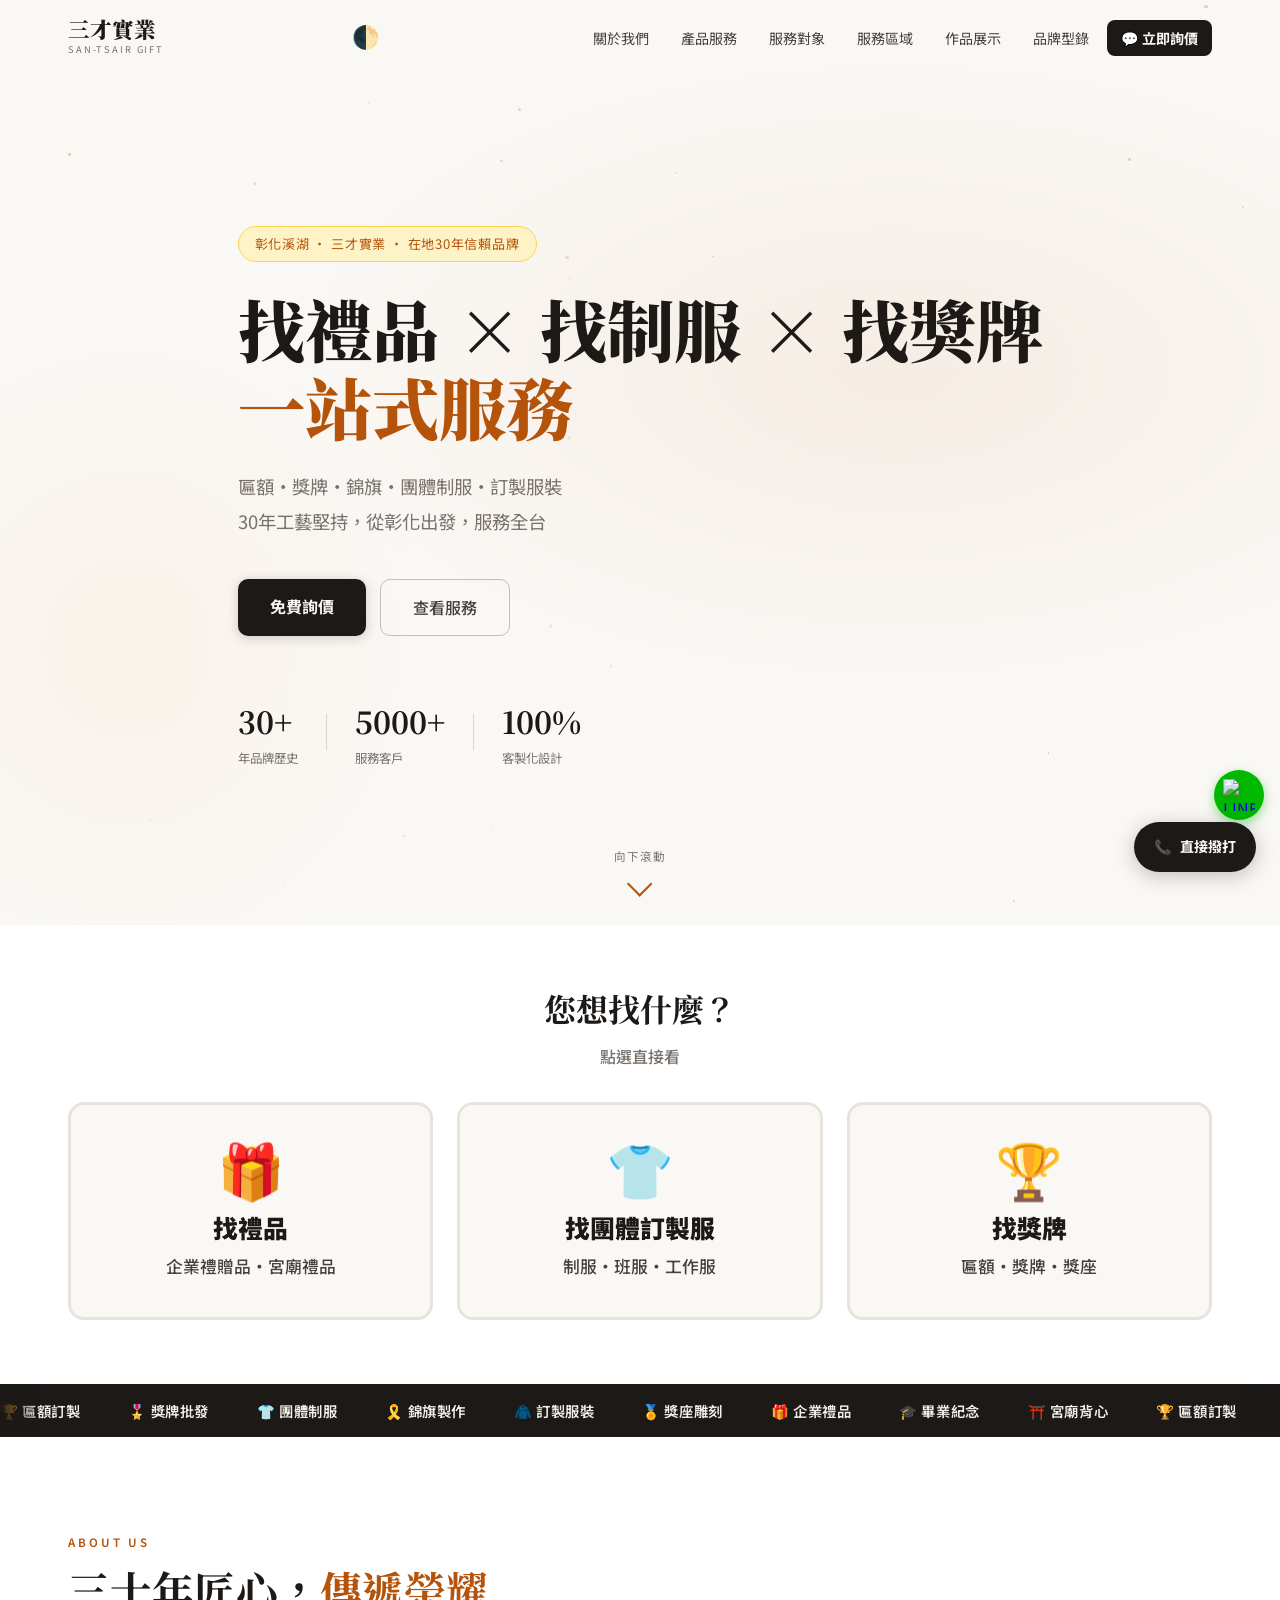
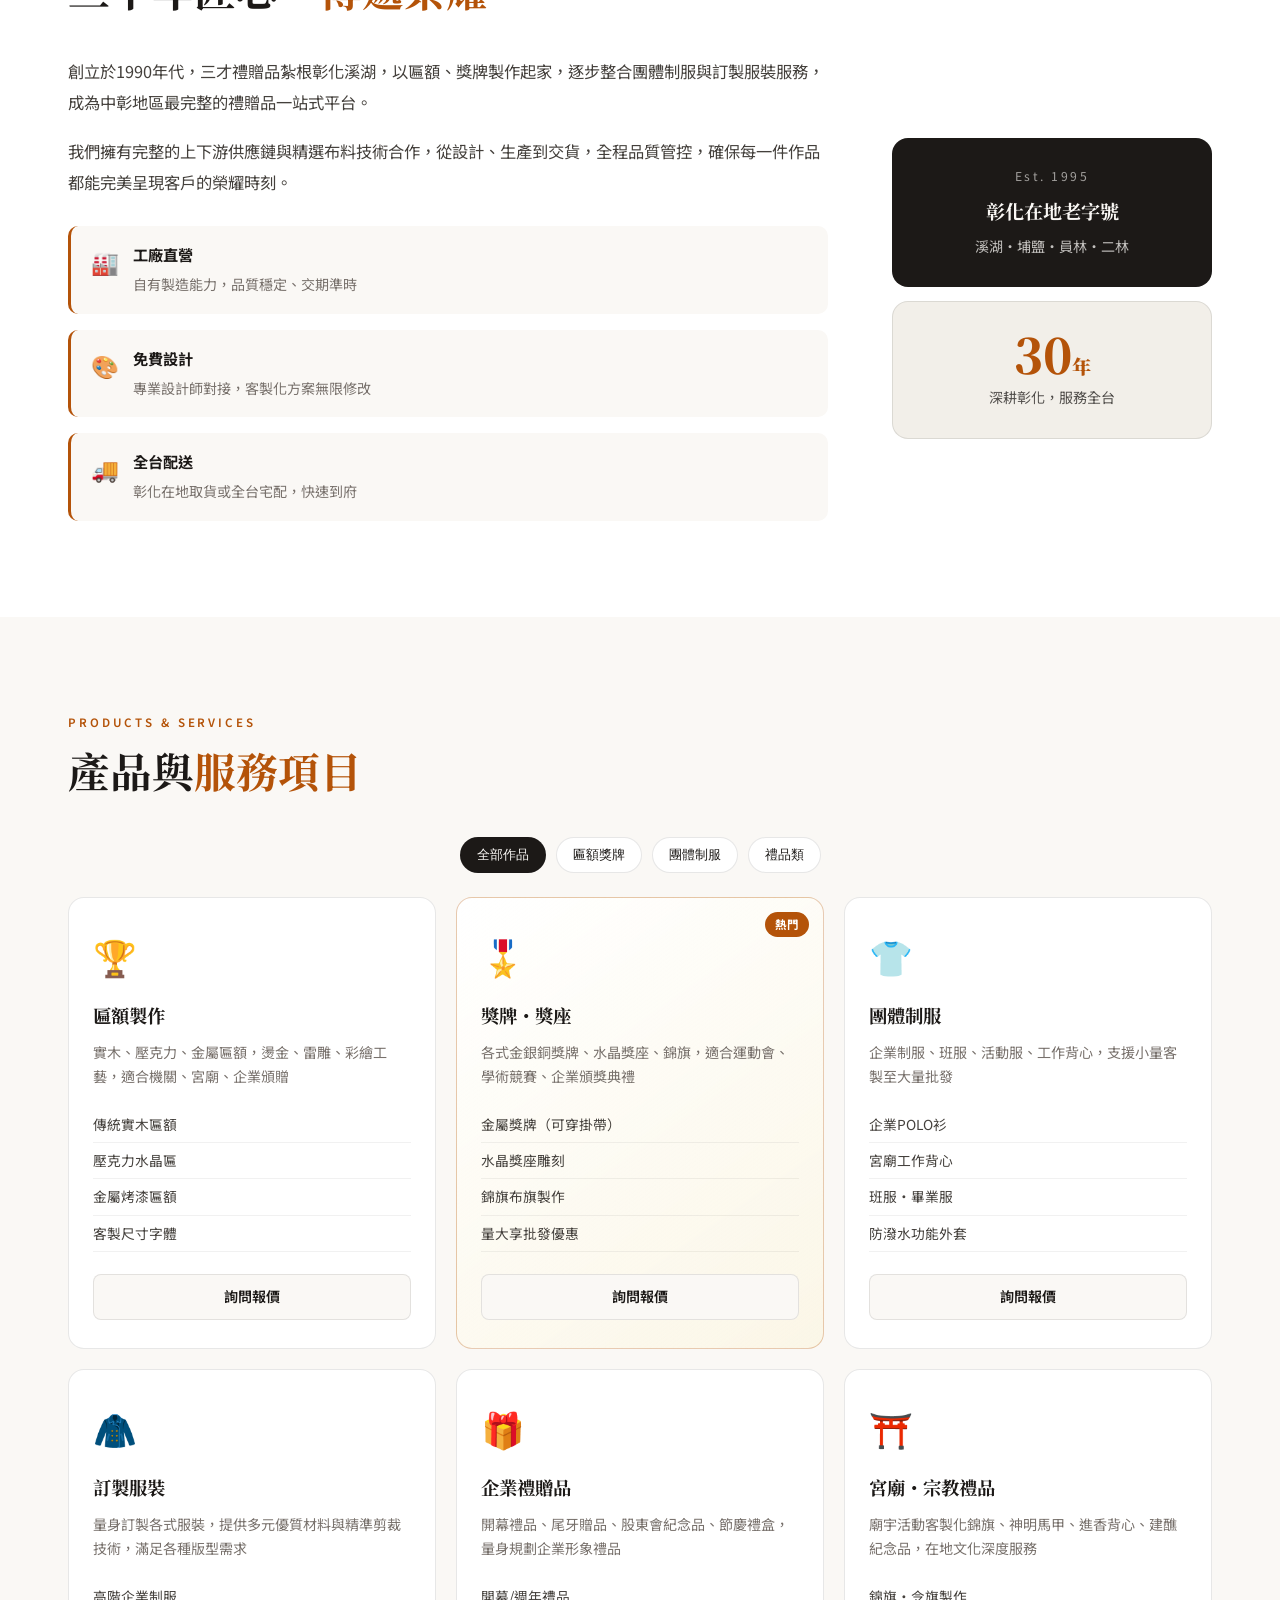
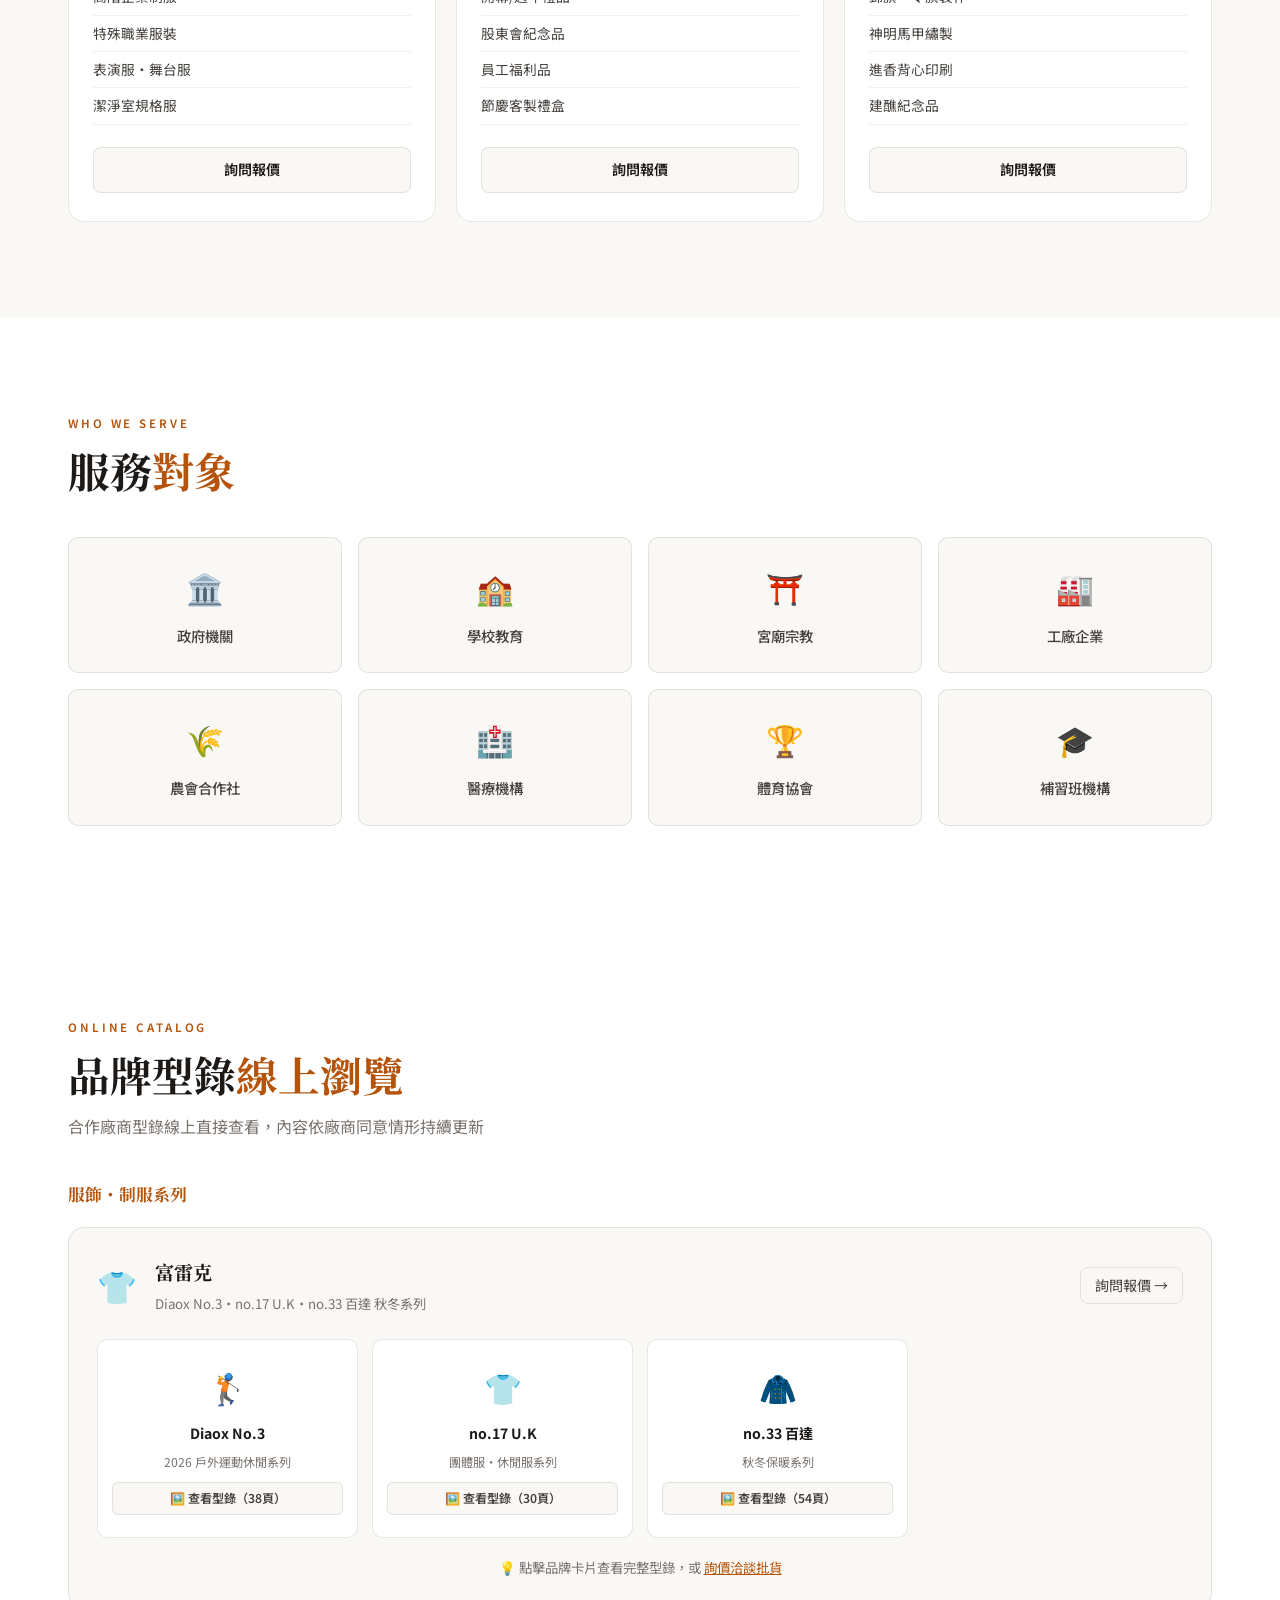
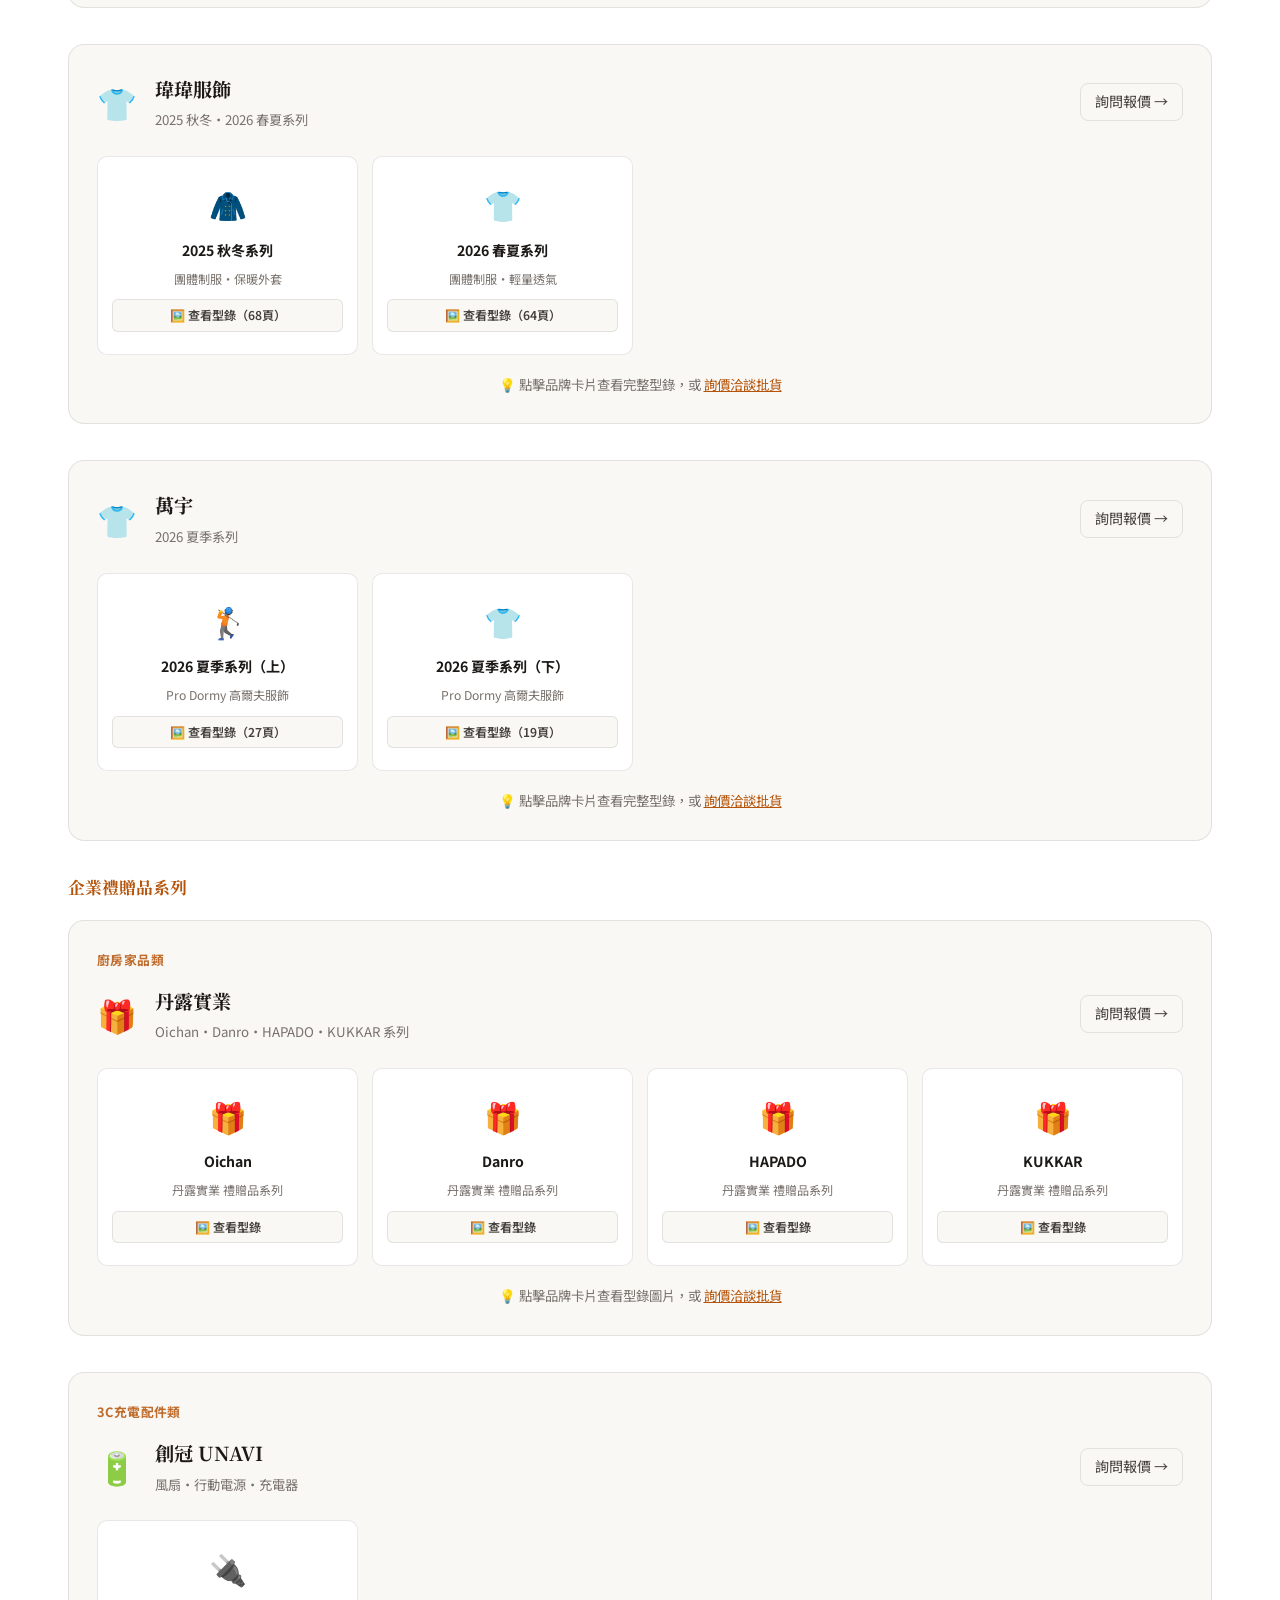
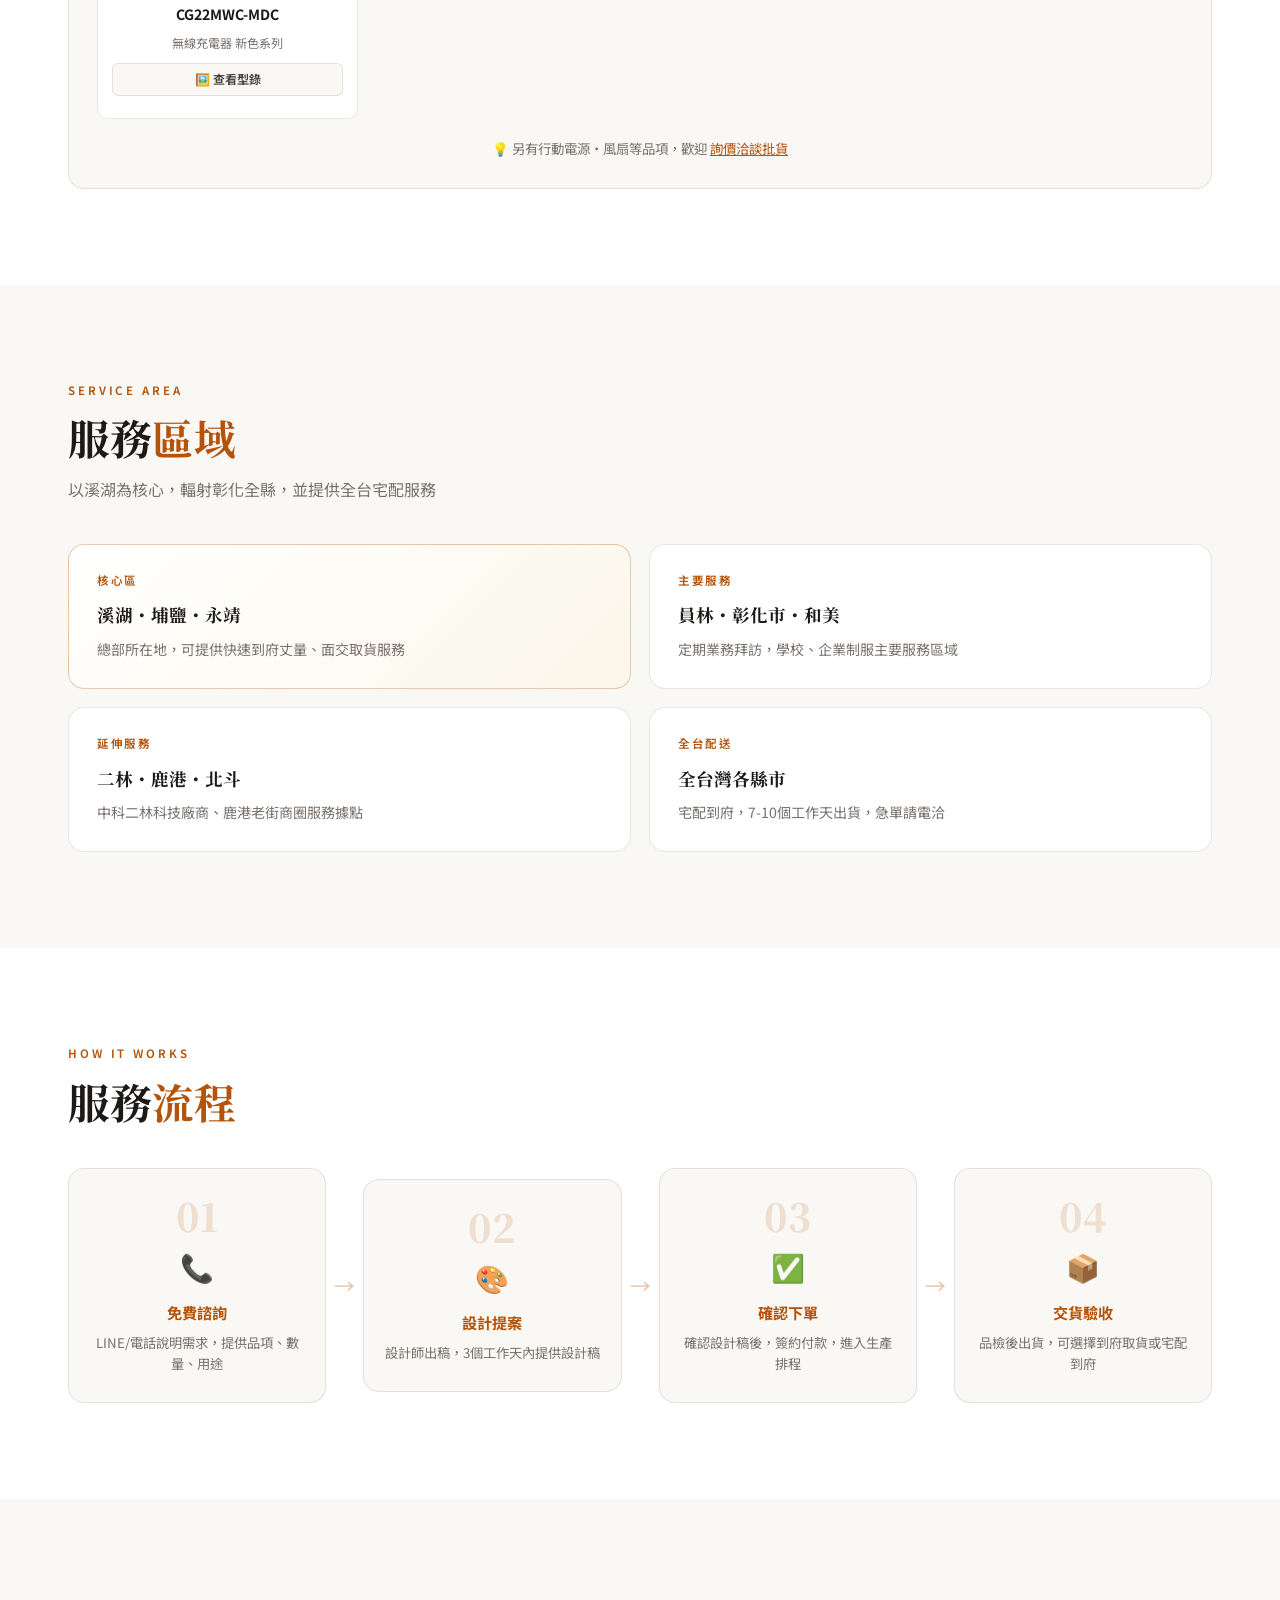
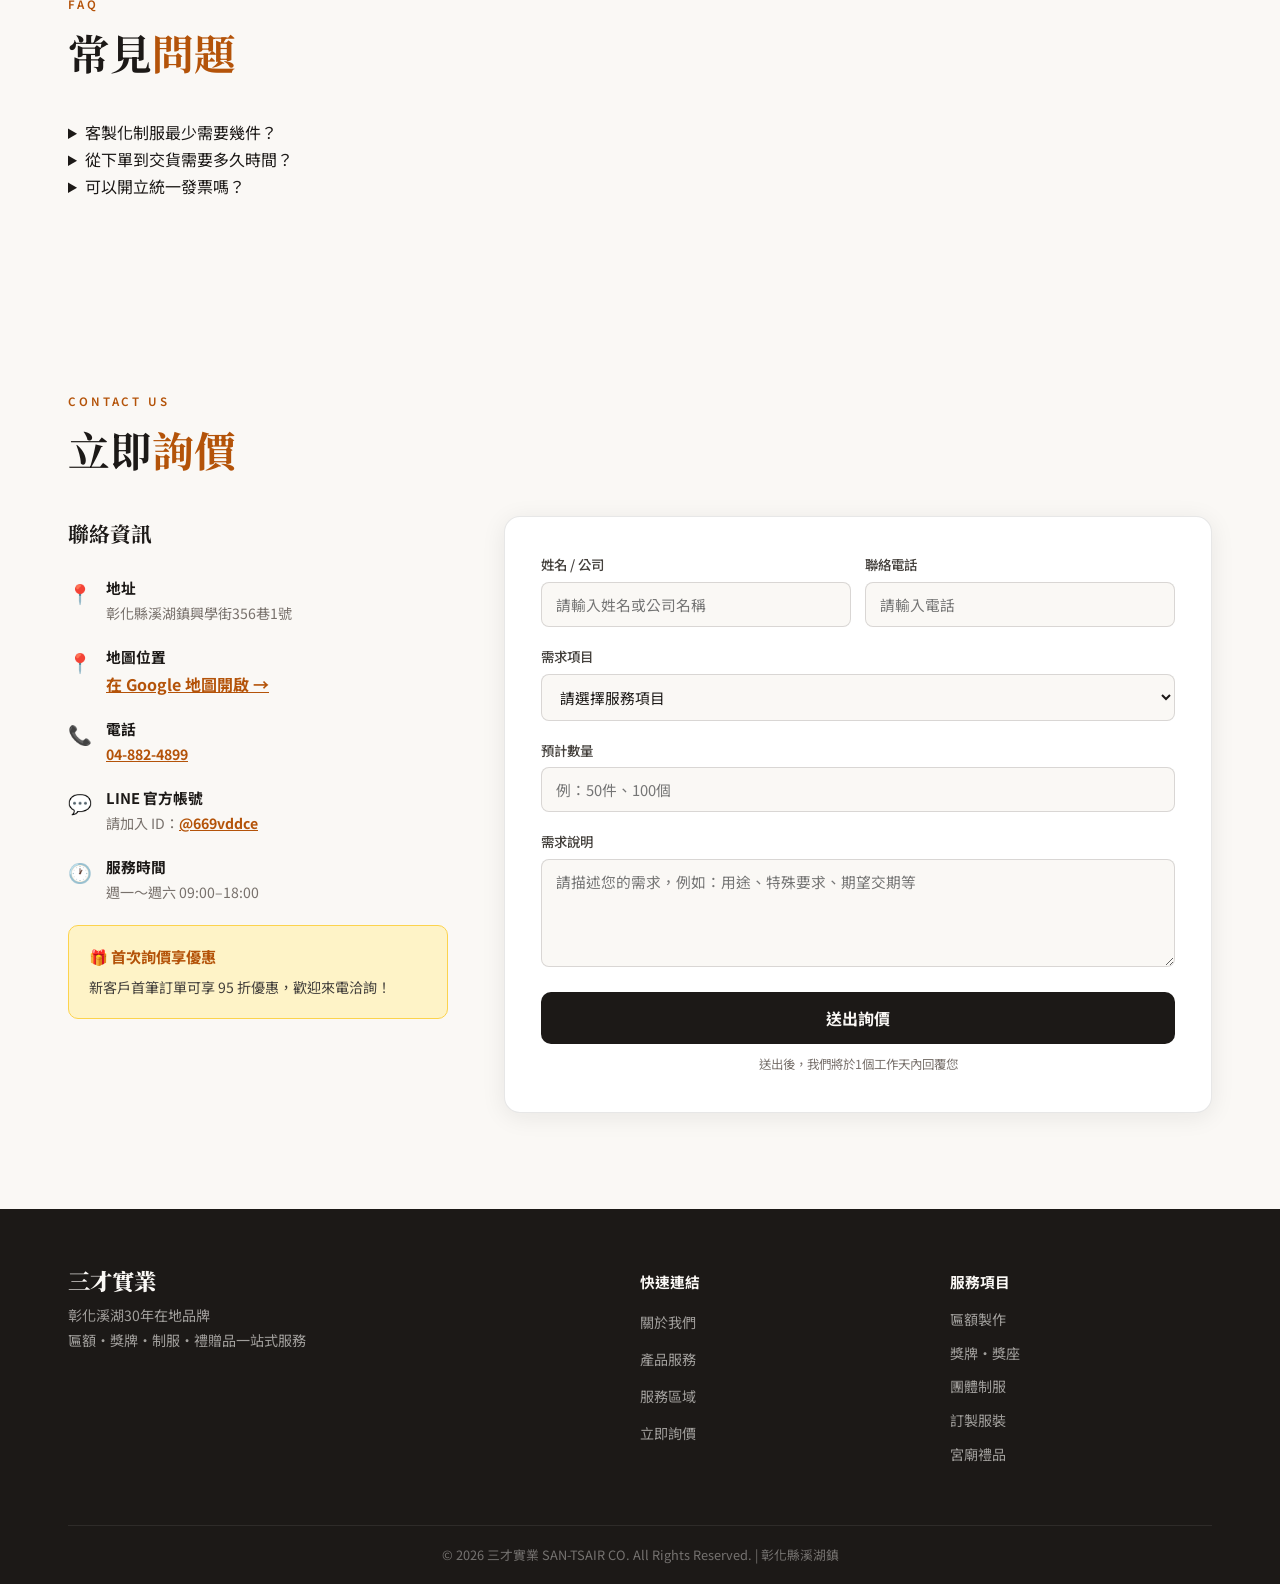
==== index.html @ dc6d4ea2 "copy: hero主標語改成「找禮品×找制服×找獎牌」呼應三大icon選單 原本「禮贈品×制服 一站式專業服務」太抽象，改成跟剛新增的三大 icon選單同樣動詞開頭的短句，讓客戶一進站title就先" ====
﻿<!DOCTYPE html>
<html lang="zh-TW">
<head>
  <link rel="alternate" hreflang="zh-TW" href="https://chendmjc-ui.github.io/SAN-TSAIR/" />

  <meta charset="UTF-8">
  <meta name="viewport" content="width=device-width, initial-scale=1.0">
  <meta name="description" content="三才實業｜彰化溪湖30年老字號，專業匾額、獎牌、團體制服、訂製服裝一站式服務。以三十年在地工藝提供高規格禮贈品、獎牌、客製化團體服裝與機能工裝，服務彰化、員林、二林、鹿港等全台地區。">
  <meta name="keywords" content="彰化禮品,溪湖制服,匾額訂製,獎牌批發,團體服裝,彰化制服,客製化禮品,企業禮贈品,開幕禮品,尾牙贈品,禮贈品批發,團體服訂製,高爾夫服飾批發">
  <meta property="og:title" content="三才實業｜彰化30年專業禮品制服">
  <meta property="og:description" content="彰化溪湖在地30年品牌，匾額獎牌+制服訂製一站式服務，特選機能與商務制服型錄線上瀏覽">
  <meta property="og:type" content="website">
  <title>三才實業｜彰化匾額獎牌制服訂製｜30年專業品牌</title>
  <link rel="preconnect" href="https://fonts.googleapis.com">
  <link href="https://fonts.googleapis.com/css2?family=Noto+Serif+TC:wght@400;600;700;900&family=Noto+Sans+TC:wght@300;400;500;700&display=swap" rel="stylesheet">
  <link rel="stylesheet" href="assets/css/style.min.css">
  <!-- PWA -->
  <link rel="manifest" href="manifest.json">
  <meta name="theme-color" content="#1C1917">
  <meta name="apple-mobile-web-app-capable" content="yes">
  <meta name="apple-mobile-web-app-status-bar-style" content="default">
  <meta name="apple-mobile-web-app-title" content="三才實業">

  <!-- JSON-LD LocalBusiness Schema AEO/SEO -->
  <script type="application/ld+json">
  {
    "@context": "https://schema.org",
    "@type": "LocalBusiness",
    "@id": "https://chendmjc-ui.github.io/SAN-TSAIR/#business",
    "name": "三才實業",
    "alternateName": ["三才禮贈品", "SAN-TSAIR"],
    "description": "彰化溪湖30年在地品牌，專業匾額、獎牌、錦旗、團體制服、訂製服裝、宮廟禮品一站式服務",
    "url": "https://chendmjc-ui.github.io/SAN-TSAIR/",
    "telephone": "+886-4-8824899",
    "foundingDate": "1995",
    "address": {
      "@type": "PostalAddress",
      "streetAddress": "興學街356巷1號",
      "addressLocality": "溪湖鎮",
      "addressRegion": "彰化縣",
      "postalCode": "516",
      "addressCountry": "TW"
    },
    "geo": {
      "@type": "GeoCoordinates",
      "latitude": 23.96296,
      "longitude": 120.48195
    },
    "openingHoursSpecification": [
      {
        "@type": "OpeningHoursSpecification",
        "dayOfWeek": ["Monday","Tuesday","Wednesday","Thursday","Friday","Saturday"],
        "opens": "09:00",
        "closes": "18:00"
      }
    ],
    "priceRange": "$$",
    "hasOfferCatalog": {
      "@type": "OfferCatalog",
      "name": "禮贈品與制服服務目錄",
      "itemListElement": [
        {"@type": "Offer", "itemOffered": {"@type": "Service", "name": "匾額製作", "description": "實木、壓克力、金屬匾額，燙金雷雕彩繪工藝"}},
        {"@type": "Offer", "itemOffered": {"@type": "Service", "name": "獎牌獎座", "description": "金銀銅獎牌、水晶獎座、錦旗製作"}},
        {"@type": "Offer", "itemOffered": {"@type": "Service", "name": "團體制服訂製", "description": "企業POLO衫、工作背心、班服、宮廟背心"}},
        {"@type": "Offer", "itemOffered": {"@type": "Service", "name": "訂製服裝", "description": "量身訂製，科技廠潔淨室規格服裝"}},
        {"@type": "Offer", "itemOffered": {"@type": "Service", "name": "企業禮贈品", "description": "開幕禮品、股東會紀念品、節慶禮盒"}},
        {"@type": "Offer", "itemOffered": {"@type": "Service", "name": "宮廟宗教禮品", "description": "錦旗令旗、神明馬甲、進香背心、建醮紀念品"}}
      ]
    },
    "areaServed": [
      {"@type": "City", "name": "溪湖鎮", "containedInPlace": {"@type": "State", "name": "彰化縣"}},
      {"@type": "City", "name": "員林市"},
      {"@type": "City", "name": "彰化市"},
      {"@type": "City", "name": "二林鎮"},
      {"@type": "City", "name": "鹿港鎮"},
      {"@type": "City", "name": "北斗鎮"},
      {"@type": "City", "name": "埔鹽鄉"},
      {"@type": "City", "name": "永靖鄉"}
    ],
    "knowsAbout": ["匾額", "獎牌", "制服訂製", "企業禮品", "宮廟禮品", "彰化禮品", "溪湖制服"],
    "slogan": "30年工藝堅持，從彰化出發，傳遞每一份榮耀"
  }
  </script>
  <meta property="og:image" content="https://chendmjc-ui.github.io/SAN-TSAIR/assets/images/icon-512.png">

  <script type="application/ld+json">
  {
    "@context": "https://schema.org",
    "@type": "FAQPage",
    "mainEntity": [{
      "@type": "Question",
      "name": "客製化制服最少需要幾件？",
      "acceptedAnswer": { "@type": "Answer", "text": "一般來說，我們的基本訂製量為 30 件起。若有特殊需求或較小數量，歡迎與我們聯繫討論。" }
    }, {
      "@type": "Question",
      "name": "從下單到交貨需要多久時間？",
      "acceptedAnswer": { "@type": "Answer", "text": "確認設計稿並支付訂金後，一般約需 7-14 個工作天完成製作並出貨。如遇旺季，交期可能有所調整，請提早下單。" }
    }, {
      "@type": "Question",
      "name": "可以開立統一發票嗎？",
      "acceptedAnswer": { "@type": "Answer", "text": "可以，我們是合法立案公司，可開立二聯式或三聯式統一發票，請於下單時提供抬頭與統編。" }
    }]
  }
  </script>

  <!-- JSON-LD Product Schema AEO/SEO — 僅列上架中廠商，不含價格 -->
  <script type="application/ld+json">
  {
    "@context": "https://schema.org",
    "@graph": [
      {
        "@type": "Product",
        "name": "Diaox No.3",
        "brand": {"@type": "Brand", "name": "Diaox No.3"},
        "category": "團體服飾／戶外運動休閒系列",
        "description": "2026 戶外運動休閒系列，POLO衫、機能服飾團體訂製",
        "image": "https://chendmjc-ui.github.io/SAN-TSAIR/assets/images/catalog/fulaike/diaox-no3/page-01.webp",
        "manufacturer": {"@type": "Organization", "name": "富雷克"}
      },
      {
        "@type": "Product",
        "name": "no.17 U.K",
        "brand": {"@type": "Brand", "name": "no.17 U.K"},
        "category": "團體服飾／休閒服系列",
        "description": "團體服・休閒服系列訂製",
        "image": "https://chendmjc-ui.github.io/SAN-TSAIR/assets/images/catalog/fulaike/no17-uk/page-01.webp",
        "manufacturer": {"@type": "Organization", "name": "富雷克"}
      },
      {
        "@type": "Product",
        "name": "no.33 百達",
        "brand": {"@type": "Brand", "name": "no.33 百達"},
        "category": "團體服飾／秋冬保暖系列",
        "description": "秋冬保暖系列團體服飾訂製",
        "image": "https://chendmjc-ui.github.io/SAN-TSAIR/assets/images/catalog/fulaike/no33-baida/page-01.webp",
        "manufacturer": {"@type": "Organization", "name": "富雷克"}
      },
      {
        "@type": "Product",
        "name": "瑋瑋服飾 2025秋冬系列",
        "brand": {"@type": "Brand", "name": "瑋瑋服飾"},
        "category": "團體服飾／保暖外套",
        "description": "團體制服・保暖外套訂製系列",
        "image": "https://chendmjc-ui.github.io/SAN-TSAIR/assets/images/catalog/weiwei/2025-fw/page-01.webp",
        "manufacturer": {"@type": "Organization", "name": "瑋瑋服飾"}
      },
      {
        "@type": "Product",
        "name": "瑋瑋服飾 2026春夏系列",
        "brand": {"@type": "Brand", "name": "瑋瑋服飾"},
        "category": "團體服飾／輕量透氣",
        "description": "團體制服・輕量透氣春夏系列",
        "image": "https://chendmjc-ui.github.io/SAN-TSAIR/assets/images/catalog/weiwei/2026-ss/page-01.webp",
        "manufacturer": {"@type": "Organization", "name": "瑋瑋服飾"}
      },
      {
        "@type": "Product",
        "name": "萬宇 2026夏季系列（上）",
        "brand": {"@type": "Brand", "name": "Pro Dormy"},
        "category": "高爾夫服飾",
        "description": "Pro Dormy 高爾夫服飾團體訂製",
        "image": "https://chendmjc-ui.github.io/SAN-TSAIR/assets/images/catalog/wanyu/2026-summer-1/page-01.webp",
        "manufacturer": {"@type": "Organization", "name": "萬宇"}
      },
      {
        "@type": "Product",
        "name": "萬宇 2026夏季系列（下）",
        "brand": {"@type": "Brand", "name": "Pro Dormy"},
        "category": "高爾夫服飾",
        "description": "Pro Dormy 高爾夫服飾團體訂製",
        "image": "https://chendmjc-ui.github.io/SAN-TSAIR/assets/images/catalog/wanyu/2026-summer-2/page-01.webp",
        "manufacturer": {"@type": "Organization", "name": "萬宇"}
      },
      {
        "@type": "Product",
        "name": "CG22MWC-MDC 無線充電器",
        "brand": {"@type": "Brand", "name": "UNAVI"},
        "category": "企業禮贈品／充電器",
        "description": "無線充電器新色系列，企業禮贈方案",
        "image": "https://chendmjc-ui.github.io/SAN-TSAIR/assets/images/catalog/unavi/cg22mwc-mdc.webp",
        "manufacturer": {"@type": "Organization", "name": "創冠 UNAVI"}
      }
    ]
  }
  </script>
</head>
<body>

<!-- ===== NAV ===== -->
<nav class="navbar" id="navbar">
  <div class="nav-inner">
    <a href="#" class="logo">
      <span class="logo-zh">三才實業</span>
      <span class="logo-sub">SAN-TSAIR GIFT</span>
    </a>
    <button id="themeToggle" class="theme-toggle" aria-label="切換夜間模式">🌓</button>
    <ul class="nav-links" id="navLinks">
      <li><a href="#about">關於我們</a></li>
      <li><a href="#products">產品服務</a></li>
      <li><a href="#clients">服務對象</a></li>
      <li><a href="#area">服務區域</a></li>
      <li><a href="#gallery">作品展示</a></li>
      <li><a href="#catalog">品牌型錄</a></li>
      <li><a href="https://line.me/R/oaMessage/@669vddce/" onclick="return sendLineInquiry(event,'@669vddce')" class="nav-cta">💬 立即詢價</a></li>
    </ul>
    <button class="hamburger" id="hamburger" aria-label="開啟選單">
      <span></span><span></span><span></span>
    </button>
  </div>
</nav>

<!-- ===== HERO ===== -->
<section class="hero" id="home">
  <div class="hero-bg"></div>
  <div class="hero-particles" id="particles"></div>
  <div class="hero-content">
    <div class="hero-badge">彰化溪湖 ・ 三才實業 ・ 在地30年信賴品牌</div>
    <h1 class="hero-title">
      找禮品 × 找制服 × 找獎牌<br>
      <span class="accent-text">一站式服務</span>
    </h1>
    <p class="hero-desc">匾額・獎牌・錦旗・團體制服・訂製服裝<br>30年工藝堅持，從彰化出發，服務全台</p>
    <div class="hero-btns">
      <a href="#contact" class="btn-primary">免費詢價</a>
      <a href="#products" class="btn-outline">查看服務</a>
    </div>
    <div class="hero-stats">
      <div class="stat"><span class="stat-num">30+</span><span class="stat-label">年品牌歷史</span></div>
      <div class="stat-divider"></div>
      <div class="stat"><span class="stat-num">5000+</span><span class="stat-label">服務客戶</span></div>
      <div class="stat-divider"></div>
      <div class="stat"><span class="stat-num">100%</span><span class="stat-label">客製化設計</span></div>
    </div>
  </div>
  <div class="hero-scroll">
    <span>向下滾動</span>
    <div class="scroll-arrow"></div>
  </div>
</section>

<!-- ===== 三大需求 ICON 選單（讓客戶一進站就能直接選，不用逛整頁）===== -->
<section class="intent-picker">
  <div class="container">
    <h2 class="intent-picker-title">您想找什麼？<span>點選直接看</span></h2>
    <div class="intent-grid">
      <a href="#products" class="intent-card" onclick="return goToCategory(event,'gift')">
        <span class="intent-icon">🎁</span>
        <span class="intent-text"><span class="intent-label">找禮品</span><span class="intent-sub">企業禮贈品・宮廟禮品</span></span>
      </a>
      <a href="#products" class="intent-card" onclick="return goToCategory(event,'uniform')">
        <span class="intent-icon">👕</span>
        <span class="intent-text"><span class="intent-label">找團體訂製服</span><span class="intent-sub">制服・班服・工作服</span></span>
      </a>
      <a href="#products" class="intent-card" onclick="return goToCategory(event,'award')">
        <span class="intent-icon">🏆</span>
        <span class="intent-text"><span class="intent-label">找獎牌</span><span class="intent-sub">匾額・獎牌・獎座</span></span>
      </a>
    </div>
  </div>
</section>

<!-- ===== MARQUEE ===== -->
<div class="marquee-bar">
  <div class="marquee-track">
    <span>🏆 匾額訂製</span><span>🎖️ 獎牌批發</span><span>👕 團體制服</span>
    <span>🎗️ 錦旗製作</span><span>🧥 訂製服裝</span><span>🏅 獎座雕刻</span>
    <span>🎁 企業禮品</span><span>🎓 畢業紀念</span><span>⛩️ 宮廟背心</span>
    <span>🏆 匾額訂製</span><span>🎖️ 獎牌批發</span><span>👕 團體制服</span>
    <span>🎗️ 錦旗製作</span><span>🧥 訂製服裝</span><span>🏅 獎座雕刻</span>
    <span>🎁 企業禮品</span><span>🎓 畢業紀念</span><span>⛩️ 宮廟背心</span>
  </div>
</div>

<!-- ===== ABOUT ===== -->
<section class="about" id="about">
  <div class="container">
    <div class="section-label">ABOUT US</div>
    <h2 class="section-title">三十年匠心，<span class="accent-text">傳遞榮耀</span></h2>
    <div class="about-grid">
      <div class="about-text">
        <p>創立於1990年代，三才禮贈品紮根彰化溪湖，以匾額、獎牌製作起家，逐步整合團體制服與訂製服裝服務，成為中彰地區最完整的禮贈品一站式平台。</p>
        <p>我們擁有完整的上下游供應鏈與精選布料技術合作，從設計、生產到交貨，全程品質管控，確保每一件作品都能完美呈現客戶的榮耀時刻。</p>
        <div class="about-features">
          <div class="feature-item">
            <div class="feature-icon">🏭</div>
            <div><strong>工廠直營</strong><p>自有製造能力，品質穩定、交期準時</p></div>
          </div>
          <div class="feature-item">
            <div class="feature-icon">🎨</div>
            <div><strong>免費設計</strong><p>專業設計師對接，客製化方案無限修改</p></div>
          </div>
          <div class="feature-item">
            <div class="feature-icon">🚚</div>
            <div><strong>全台配送</strong><p>彰化在地取貨或全台宅配，快速到府</p></div>
          </div>
        </div>
      </div>
      <div class="about-visual">
        <div class="about-card gold">
          <div class="card-year">Est. 1995</div>
          <div class="card-title">彰化在地老字號</div>
          <div class="card-desc">溪湖・埔鹽・員林・二林</div>
        </div>
        <div class="about-card dark">
          <div class="card-num">30<small>年</small></div>
          <div class="card-desc">深耕彰化，服務全台</div>
        </div>
      </div>
    </div>
  </div>
</section>

<!-- ===== PRODUCTS ===== -->
<section class="products" id="products">
  <div class="container">
    <div class="section-label">PRODUCTS & SERVICES</div>
    <h2 class="section-title">產品與<span class="accent-text">服務項目</span></h2>
    
    <div class="product-filter" style="display:flex; gap:10px; margin-bottom: 24px; justify-content:center; flex-wrap:wrap;">
      <button class="filter-btn active" data-filter="all">全部作品</button>
      <button class="filter-btn" data-filter="award">匾額獎牌</button>
      <button class="filter-btn" data-filter="uniform">團體制服</button>
      <button class="filter-btn" data-filter="gift">禮品類</button>
    </div>
    <div class="products-grid">
      <div class="product-card" data-category="award" data-aos="fade-up" style="--delay:0s">
        <div class="product-icon">🏆</div>
        <h3>匾額製作</h3>
        <p>實木、壓克力、金屬匾額，燙金、雷雕、彩繪工藝，適合機關、宮廟、企業頒贈</p>
        <ul class="product-list">
          <li>傳統實木匾額</li>
          <li>壓克力水晶匾</li>
          <li>金屬烤漆匾額</li>
          <li>客製尺寸字體</li>
        </ul>
        <a href="#contact" class="card-btn">詢問報價</a>
      </div>
      <div class="product-card featured" data-category="award" data-aos="fade-up" style="--delay:0.1s">
        <div class="featured-tag">熱門</div>
        <div class="product-icon">🎖️</div>
        <h3>獎牌・獎座</h3>
        <p>各式金銀銅獎牌、水晶獎座、錦旗，適合運動會、學術競賽、企業頒獎典禮</p>
        <ul class="product-list">
          <li>金屬獎牌（可穿掛帶）</li>
          <li>水晶獎座雕刻</li>
          <li>錦旗布旗製作</li>
          <li>量大享批發優惠</li>
        </ul>
        <a href="#contact" class="card-btn">詢問報價</a>
      </div>
      <div class="product-card" data-category="uniform" data-aos="fade-up" style="--delay:0.2s">
        <div class="product-icon">👕</div>
        <h3>團體制服</h3>
        <p>企業制服、班服、活動服、工作背心，支援小量客製至大量批發</p>
        <ul class="product-list">
          <li>企業POLO衫</li>
          <li>宮廟工作背心</li>
          <li>班服・畢業服</li>
          <li>防潑水功能外套</li>
        </ul>
        <a href="#contact" class="card-btn">詢問報價</a>
      </div>
      <div class="product-card" data-category="uniform" data-aos="fade-up" style="--delay:0.3s">
        <div class="product-icon">🧥</div>
        <h3>訂製服裝</h3>
        <p>量身訂製各式服裝，提供多元優質材料與精準剪裁技術，滿足各種版型需求</p>
        <ul class="product-list">
          <li>高階企業制服</li>
          <li>特殊職業服裝</li>
          <li>表演服・舞台服</li>
          <li>潔淨室規格服</li>
        </ul>
        <a href="#contact" class="card-btn">詢問報價</a>
      </div>
      <div class="product-card" data-category="gift" data-aos="fade-up" style="--delay:0.4s">
        <div class="product-icon">🎁</div>
        <h3>企業禮贈品</h3>
        <p>開幕禮品、尾牙贈品、股東會紀念品、節慶禮盒，量身規劃企業形象禮品</p>
        <ul class="product-list">
          <li>開幕/週年禮品</li>
          <li>股東會紀念品</li>
          <li>員工福利品</li>
          <li>節慶客製禮盒</li>
        </ul>
        <a href="#contact" class="card-btn">詢問報價</a>
      </div>
      <div class="product-card" data-category="gift" data-aos="fade-up" style="--delay:0.5s">
        <div class="product-icon">⛩️</div>
        <h3>宮廟・宗教禮品</h3>
        <p>廟宇活動客製化錦旗、神明馬甲、進香背心、建醮紀念品，在地文化深度服務</p>
        <ul class="product-list">
          <li>錦旗・令旗製作</li>
          <li>神明馬甲繡製</li>
          <li>進香背心印刷</li>
          <li>建醮紀念品</li>
        </ul>
        <a href="#contact" class="card-btn">詢問報價</a>
      </div>
    </div>
  </div>
</section>

<!-- ===== CLIENTS ===== -->
<section class="clients" id="clients">
  <div class="container">
    <div class="section-label">WHO WE SERVE</div>
    <h2 class="section-title">服務<span class="accent-text">對象</span></h2>
    <div class="clients-grid">
      <div class="client-item"><span class="c-icon">🏛️</span><span>政府機關</span></div>
      <div class="client-item"><span class="c-icon">🏫</span><span>學校教育</span></div>
      <div class="client-item"><span class="c-icon">⛩️</span><span>宮廟宗教</span></div>
      <div class="client-item"><span class="c-icon">🏭</span><span>工廠企業</span></div>
      <div class="client-item"><span class="c-icon">🌾</span><span>農會合作社</span></div>
      <div class="client-item"><span class="c-icon">🏥</span><span>醫療機構</span></div>
      <div class="client-item"><span class="c-icon">🏆</span><span>體育協會</span></div>
      <div class="client-item"><span class="c-icon">🎓</span><span>補習班機構</span></div>
    </div>
  </div>
</section>

<!-- ===== CATALOG ===== -->
<section class="catalog-section" id="catalog">
  <div class="container">
    <div class="section-label">ONLINE CATALOG</div>
    <h2 class="section-title">品牌型錄<span class="accent-text">線上瀏覽</span></h2>
    <p class="section-sub">合作廠商型錄線上直接查看，內容依廠商同意情形持續更新</p>

    <h3 class="catalog-category-title">服飾・制服系列</h3>
    <div class="catalog-suppliers">

      <!-- 大嘉衣業：同意狀態確認中，暫時下架（見 main.js VENDOR_ENABLED） -->
      <div class="supplier-block" data-vendor-toggle="daijia">
        <div class="supplier-header">
          <div class="supplier-logo">🏭</div>
          <div>
            <h3>特選機能與商務制服系列</h3>
            <p>彰化在地工藝・三才特選型錄</p>
          </div>
          <a href="#contact" class="supplier-web">詢問報價 →</a>
        </div>
        <div class="brand-cards">
          <div class="brand-card" onclick="openPdfCatalog('http://abel-foxs-sports.bighome.com.tw/product/brand/AF-P001-066.pdf', 'Abel Foxs Sports 型錄')">
            <div class="brand-logo">🦊</div>
            <div class="brand-name">Abel Foxs Sports</div>
            <div class="brand-desc">艾貝狐休閒運動服飾<br>POLO衫・T恤・運動套裝</div>
            <div class="brand-action">📄 查看 PDF 型錄</div>
          </div>
          <div class="brand-card" onclick="openPdfCatalog('http://vallatno-leo.bighome.com.tw/product/brand/2026FB_%E8%A5%AF%E8%A1%AB.pdf', 'Vallatno Leo 2026 型錄')">
            <div class="brand-logo">🦁</div>
            <div class="brand-name">Vallatno Leo Italy</div>
            <div class="brand-desc">維拉諾里奧運動服飾<br>精品休閒・高爾夫系列</div>
            <div class="brand-action">📄 查看 PDF 型錄</div>
          </div>
          <div class="brand-card" onclick="openPdfCatalog('http://uk-golf.bighome.com.tw/product/brand/26_Speed.pdf', 'Speed max 2026 型錄')">
            <div class="brand-logo">⚡</div>
            <div class="brand-name">Speed max / UK GOLF</div>
            <div class="brand-desc">高爾夫運動系列<br>機能性面料・專業剪裁</div>
            <div class="brand-action">📄 查看 PDF 型錄</div>
          </div>
          <div class="brand-card" onclick="openPdfCatalog('http://montagut.bighome.com.tw/product/brand/2026-MT.pdf', 'MONTAGUT 2026 型錄')">
            <div class="brand-logo">👔</div>
            <div class="brand-name">MONTAGUT 夢特嬌</div>
            <div class="brand-desc">法國品牌授權<br>高端商務休閒系列</div>
            <div class="brand-action">📄 查看 PDF 型錄</div>
          </div>
        </div>
        <div class="catalog-note">💡 點擊品牌卡片直接開啟 PDF 型錄，或 <a href="#contact">詢價洽談批貨</a></div>
      </div>

      <!-- 富雷克：PDF 型錄拆頁壓縮成 webp（見 scripts/extract_catalog_pdfs.py），點卡片開多頁瀏覽 -->
      <div class="supplier-block">
        <div class="supplier-header">
          <div class="supplier-logo">👕</div>
          <div>
            <h3>富雷克</h3>
            <p>Diaox No.3・no.17 U.K・no.33 百達 秋冬系列</p>
          </div>
          <a href="#contact" class="supplier-web">詢問報價 →</a>
        </div>
        <div class="brand-cards">
          <div class="brand-card" onclick="openGalleryCatalog(catalogPages('assets/images/catalog/fulaike/diaox-no3', 38), 'Diaox No.3 型錄')">
            <div class="brand-logo">🏌️</div>
            <div class="brand-name">Diaox No.3</div>
            <div class="brand-desc">2026 戶外運動休閒系列</div>
            <div class="brand-action">🖼️ 查看型錄（38頁）</div>
          </div>
          <div class="brand-card" onclick="openGalleryCatalog(catalogPages('assets/images/catalog/fulaike/no17-uk', 30), 'no.17 U.K 型錄')">
            <div class="brand-logo">👕</div>
            <div class="brand-name">no.17 U.K</div>
            <div class="brand-desc">團體服・休閒服系列</div>
            <div class="brand-action">🖼️ 查看型錄（30頁）</div>
          </div>
          <div class="brand-card" onclick="openGalleryCatalog(catalogPages('assets/images/catalog/fulaike/no33-baida', 54), 'no.33 百達 秋冬型錄')">
            <div class="brand-logo">🧥</div>
            <div class="brand-name">no.33 百達</div>
            <div class="brand-desc">秋冬保暖系列</div>
            <div class="brand-action">🖼️ 查看型錄（54頁）</div>
          </div>
        </div>
        <div class="catalog-note">💡 點擊品牌卡片查看完整型錄，或 <a href="#contact">詢價洽談批貨</a></div>
      </div>

      <!-- 瑋瑋服飾 -->
      <div class="supplier-block">
        <div class="supplier-header">
          <div class="supplier-logo">👕</div>
          <div>
            <h3>瑋瑋服飾</h3>
            <p>2025 秋冬・2026 春夏系列</p>
          </div>
          <a href="#contact" class="supplier-web">詢問報價 →</a>
        </div>
        <div class="brand-cards">
          <div class="brand-card" onclick="openGalleryCatalog(catalogPages('assets/images/catalog/weiwei/2025-fw', 68), '瑋瑋服飾 2025秋冬 型錄')">
            <div class="brand-logo">🧥</div>
            <div class="brand-name">2025 秋冬系列</div>
            <div class="brand-desc">團體制服・保暖外套</div>
            <div class="brand-action">🖼️ 查看型錄（68頁）</div>
          </div>
          <div class="brand-card" onclick="openGalleryCatalog(catalogPages('assets/images/catalog/weiwei/2026-ss', 64), '瑋瑋服飾 2026春夏 型錄')">
            <div class="brand-logo">👕</div>
            <div class="brand-name">2026 春夏系列</div>
            <div class="brand-desc">團體制服・輕量透氣</div>
            <div class="brand-action">🖼️ 查看型錄（64頁）</div>
          </div>
        </div>
        <div class="catalog-note">💡 點擊品牌卡片查看完整型錄，或 <a href="#contact">詢價洽談批貨</a></div>
      </div>

      <!-- 萬宇 -->
      <div class="supplier-block">
        <div class="supplier-header">
          <div class="supplier-logo">👕</div>
          <div>
            <h3>萬宇</h3>
            <p>2026 夏季系列</p>
          </div>
          <a href="#contact" class="supplier-web">詢問報價 →</a>
        </div>
        <div class="brand-cards">
          <div class="brand-card" onclick="openGalleryCatalog(catalogPages('assets/images/catalog/wanyu/2026-summer-1', 27), '萬宇 2026夏季 型錄（上）')">
            <div class="brand-logo">🏌️</div>
            <div class="brand-name">2026 夏季系列（上）</div>
            <div class="brand-desc">Pro Dormy 高爾夫服飾</div>
            <div class="brand-action">🖼️ 查看型錄（27頁）</div>
          </div>
          <div class="brand-card" onclick="openGalleryCatalog(catalogPages('assets/images/catalog/wanyu/2026-summer-2', 19), '萬宇 2026夏季 型錄（下）')">
            <div class="brand-logo">👕</div>
            <div class="brand-name">2026 夏季系列（下）</div>
            <div class="brand-desc">Pro Dormy 高爾夫服飾</div>
            <div class="brand-action">🖼️ 查看型錄（19頁）</div>
          </div>
        </div>
        <div class="catalog-note">💡 點擊品牌卡片查看完整型錄，或 <a href="#contact">詢價洽談批貨</a></div>
      </div>
    </div>

    <h3 class="catalog-category-title">企業禮贈品系列</h3>
    <div class="catalog-suppliers">

      <!-- 丹露實業：原型錄圖含批發售價與箱入數已違規下架，圖片已用 rapidocr 自動偵測+人工逐格複查去識別化
           （見 scripts/deidentify_danlu_catalog.py），2026-09-22 重新上架（見 main.js VENDOR_ENABLED.danlu） -->
      <div class="supplier-block" data-vendor-toggle="danlu">
        <h4 class="catalog-subcategory">廚房家品類</h4>
        <div class="supplier-header">
          <div class="supplier-logo">🎁</div>
          <div>
            <h3>丹露實業</h3>
            <p>Oichan・Danro・HAPADO・KUKKAR 系列</p>
          </div>
          <a href="#contact" class="supplier-web">詢問報價 →</a>
        </div>
        <div class="brand-cards">
          <div class="brand-card" onclick="openPdfCatalog('assets/images/catalog/danlu/oichan.webp', 'Oichan 型錄')">
            <div class="brand-logo">🎁</div>
            <div class="brand-name">Oichan</div>
            <div class="brand-desc">丹露實業 禮贈品系列</div>
            <div class="brand-action">🖼️ 查看型錄</div>
          </div>
          <div class="brand-card" onclick="openPdfCatalog('assets/images/catalog/danlu/danro.webp', 'Danro 型錄')">
            <div class="brand-logo">🎁</div>
            <div class="brand-name">Danro</div>
            <div class="brand-desc">丹露實業 禮贈品系列</div>
            <div class="brand-action">🖼️ 查看型錄</div>
          </div>
          <div class="brand-card" onclick="openPdfCatalog('assets/images/catalog/danlu/hapado.webp', 'HAPADO 型錄')">
            <div class="brand-logo">🎁</div>
            <div class="brand-name">HAPADO</div>
            <div class="brand-desc">丹露實業 禮贈品系列</div>
            <div class="brand-action">🖼️ 查看型錄</div>
          </div>
          <div class="brand-card" onclick="openPdfCatalog('assets/images/catalog/danlu/kukkar.webp', 'KUKKAR 型錄')">
            <div class="brand-logo">🎁</div>
            <div class="brand-name">KUKKAR</div>
            <div class="brand-desc">丹露實業 禮贈品系列</div>
            <div class="brand-action">🖼️ 查看型錄</div>
          </div>
        </div>
        <div class="catalog-note">💡 點擊品牌卡片查看型錄圖片，或 <a href="#contact">詢價洽談批貨</a></div>
      </div>

      <!-- 創冠 UNAVI -->
      <div class="supplier-block">
        <h4 class="catalog-subcategory">3C充電配件類</h4>
        <div class="supplier-header">
          <div class="supplier-logo">🔋</div>
          <div>
            <h3>創冠 UNAVI</h3>
            <p>風扇・行動電源・充電器</p>
          </div>
          <a href="#contact" class="supplier-web">詢問報價 →</a>
        </div>
        <div class="brand-cards">
          <div class="brand-card" onclick="openPdfCatalog('assets/images/catalog/unavi/cg22mwc-mdc.webp', 'CG22MWC-MDC 型錄')">
            <div class="brand-logo">🔌</div>
            <div class="brand-name">CG22MWC-MDC</div>
            <div class="brand-desc">無線充電器 新色系列</div>
            <div class="brand-action">🖼️ 查看型錄</div>
          </div>
        </div>
        <div class="catalog-note">💡 另有行動電源・風扇等品項，歡迎 <a href="#contact">詢價洽談批貨</a></div>
      </div>

      <!-- Maktar：已同意但要先看三才網站再決定，先做好保持關閉（見 main.js VENDOR_ENABLED.maktar） -->
      <div class="supplier-block" data-vendor-toggle="maktar">
        <h4 class="catalog-subcategory">科技防丟・備份類</h4>
        <div class="supplier-header">
          <div class="supplier-logo">📱</div>
          <div>
            <h3>Maktar</h3>
            <p>Qubii Duo 手機自動備份企業禮贈方案</p>
          </div>
          <a href="#contact" class="supplier-web">詢問報價 →</a>
        </div>
        <div class="brand-cards">
          <div class="brand-card" onclick="openGalleryCatalog(catalogPages('assets/images/catalog/maktar/catalog', 19), 'Maktar 企業產品型錄')">
            <div class="brand-logo">📱</div>
            <div class="brand-name">企業產品型錄</div>
            <div class="brand-desc">Qubii Duo 手機備份系列</div>
            <div class="brand-action">🖼️ 查看型錄（19頁）</div>
          </div>
          <div class="brand-card" onclick="openGalleryCatalog(catalogPages('assets/images/catalog/maktar/sales-kit', 6), 'Qubii Duo Sales Kit')">
            <div class="brand-logo">🎁</div>
            <div class="brand-name">Qubii Duo Sales Kit</div>
            <div class="brand-desc">企業禮贈方案介紹</div>
            <div class="brand-action">🖼️ 查看型錄（6頁）</div>
          </div>
        </div>
        <div class="catalog-note">💡 點擊品牌卡片查看完整型錄，或 <a href="#contact">詢價洽談批貨</a></div>
      </div>

      <!-- 光榮工藝社：尚未取得廠商同意、無實際素材，先用類別示意圖佔位並保持關閉（見 main.js VENDOR_ENABLED.guangrong） -->
      <div class="supplier-block" data-vendor-toggle="guangrong">
        <h4 class="catalog-subcategory">匾額・獎牌工藝類</h4>
        <div class="supplier-header">
          <div class="supplier-logo">🏆</div>
          <div>
            <h3>光榮工藝社</h3>
            <p>匾額・獎牌工藝製作</p>
          </div>
          <a href="#contact" class="supplier-web">詢問報價 →</a>
        </div>
        <div class="brand-cards">
          <div class="brand-card" onclick="openPdfCatalog('assets/images/catalog/guangrong/placeholder.svg', '光榮工藝社 匾額・獎牌類（示意圖）')">
            <div class="brand-logo">🏆</div>
            <div class="brand-name">匾額・獎牌類</div>
            <div class="brand-desc">示意圖，實際品項與規格請洽詢</div>
            <div class="brand-action">🖼️ 查看示意圖</div>
          </div>
        </div>
        <div class="catalog-note">💡 實際商品型錄整理中，歡迎 <a href="#contact">詢價洽談客製</a></div>
      </div>
    </div>
  </div>
</section>

<!-- ===== CATALOG PDF MODAL ===== -->
<div class="catalog-pdf-modal" id="catalogPdfModal">
  <div class="pdf-modal-inner">
    <div class="pdf-modal-header">
      <span id="pdfModalTitle">型錄瀏覽</span>
      <button onclick="closePdfCatalog()" class="close-btn">✕</button>
    </div>
    <div class="pdf-modal-body">
      <iframe id="pdfFrame" src="" frameborder="0"></iframe>
      <div class="gallery-viewer" id="galleryViewer" style="display:none">
        <button type="button" class="gallery-nav prev" id="galleryPrev" aria-label="上一頁">‹</button>
        <img id="galleryImg" src="" alt="型錄頁面">
        <button type="button" class="gallery-nav next" id="galleryNext" aria-label="下一頁">›</button>
        <div class="gallery-counter" id="galleryCounter"></div>
      </div>
      <div class="pdf-fallback" id="pdfFallback" style="display:none">
        <p>📄 若 PDF 無法直接顯示，請點擊下方按鈕開啟：</p>
        <a id="pdfFallbackLink" href="" target="_blank" class="btn-primary">開啟型錄 PDF</a>
      </div>
    </div>
    <div class="pdf-modal-footer">
      <a id="pdfDownloadLink" href="" target="_blank" class="btn-outline">⬇ 下載型錄</a>
      <a href="#contact" onclick="closePdfCatalog()" class="btn-primary">詢問批貨報價</a>
    </div>
  </div>
</div>

<!-- ===== AREA ===== -->
<section class="area" id="area">
  <div class="container">
    <div class="section-label">SERVICE AREA</div>
    <h2 class="section-title">服務<span class="accent-text">區域</span></h2>
    <p class="section-sub">以溪湖為核心，輻射彰化全縣，並提供全台宅配服務</p>
    <div class="area-grid">
      <div class="area-card core">
        <div class="area-tag">核心區</div>
        <h3>溪湖・埔鹽・永靖</h3>
        <p>總部所在地，可提供快速到府丈量、面交取貨服務</p>
      </div>
      <div class="area-card">
        <div class="area-tag">主要服務</div>
        <h3>員林・彰化市・和美</h3>
        <p>定期業務拜訪，學校、企業制服主要服務區域</p>
      </div>
      <div class="area-card">
        <div class="area-tag">延伸服務</div>
        <h3>二林・鹿港・北斗</h3>
        <p>中科二林科技廠商、鹿港老街商圈服務據點</p>
      </div>
      <div class="area-card">
        <div class="area-tag">全台配送</div>
        <h3>全台灣各縣市</h3>
        <p>宅配到府，7-10個工作天出貨，急單請電洽</p>
      </div>
    </div>
  </div>
</section>

<!-- ===== PROCESS ===== -->
<section class="process">
  <div class="container">
    <div class="section-label">HOW IT WORKS</div>
    <h2 class="section-title">服務<span class="accent-text">流程</span></h2>
    <div class="process-steps">
      <div class="step">
        <div class="step-num">01</div>
        <div class="step-icon">📞</div>
        <h4>免費諮詢</h4>
        <p>LINE/電話說明需求，提供品項、數量、用途</p>
      </div>
      <div class="step-arrow">→</div>
      <div class="step">
        <div class="step-num">02</div>
        <div class="step-icon">🎨</div>
        <h4>設計提案</h4>
        <p>設計師出稿，3個工作天內提供設計稿</p>
      </div>
      <div class="step-arrow">→</div>
      <div class="step">
        <div class="step-num">03</div>
        <div class="step-icon">✅</div>
        <h4>確認下單</h4>
        <p>確認設計稿後，簽約付款，進入生產排程</p>
      </div>
      <div class="step-arrow">→</div>
      <div class="step">
        <div class="step-num">04</div>
        <div class="step-icon">📦</div>
        <h4>交貨驗收</h4>
        <p>品檢後出貨，可選擇到府取貨或宅配到府</p>
      </div>
    </div>
  </div>
</section>


<!-- ===== FAQ ===== -->
<section class="faq" id="faq">
  <div class="container">
    <div class="section-label">FAQ</div>
    <h2 class="section-title">常見<span class="accent-text">問題</span></h2>
    <div class="faq-list">
      <details>
        <summary>客製化制服最少需要幾件？</summary>
        <p>一般來說，我們的基本訂製量為 30 件起。若有特殊需求或較小數量，歡迎與我們聯繫討論。</p>
      </details>
      <details>
        <summary>從下單到交貨需要多久時間？</summary>
        <p>確認設計稿並支付訂金後，一般約需 7-14 個工作天完成製作並出貨。如遇旺季，交期可能有所調整，請提早下單。</p>
      </details>
      <details>
        <summary>可以開立統一發票嗎？</summary>
        <p>可以，我們是合法立案公司，可開立二聯式或三聯式統一發票，請於下單時提供抬頭與統編。</p>
      </details>
    </div>
  </div>
</section>

<!-- ===== CONTACT ===== -->
<section class="contact" id="contact">
  <div class="container">
    <div class="section-label">CONTACT US</div>
    <h2 class="section-title">立即<span class="accent-text">詢價</span></h2>
    <div class="contact-grid">
      <div class="contact-info">
        <h3>聯絡資訊</h3>
        <div class="info-item"><span class="info-icon">📍</span><div><strong>地址</strong><p>彰化縣溪湖鎮興學街356巷1號</p></div></div>
        <div class="info-item"><span class="info-icon">📍</span><div><strong>地圖位置</strong>
<a href="https://www.google.com/maps/search/?api=1&query=%E5%BD%B0%E5%8C%96%E7%B8%A3%E6%BA%AA%E6%B9%96%E9%8E%AE%E8%88%88%E5%AD%B8%E8%A1%97356%E5%B7%B71%E8%99%9F" target="_blank" class="accent-text" style="font-weight:700;">在 Google 地圖開啟 →</a>
</div></div>
        <div class="info-item"><span class="info-icon">📞</span><div><strong>電話</strong><p><a href="tel:+88648824899" class="accent-text" style="font-weight:700;">04-882-4899</a></p></div></div>
        <div class="info-item"><span class="info-icon">💬</span><div><strong>LINE 官方帳號</strong><p>請加入 ID：<a href="https://line.me/R/ti/p/@669vddce" onclick="return openLineApp(event,'@669vddce')" class="accent-text" style="font-weight:700;">@669vddce</a></p></div></div>
        <div class="info-item"><span class="info-icon">🕐</span><div><strong>服務時間</strong><p>週一～週六 09:00–18:00</p></div></div>
        <div class="contact-highlight">
          <strong>🎁 首次詢價享優惠</strong>
          <p>新客戶首筆訂單可享 95 折優惠，歡迎來電洽詢！</p>
        </div>
      </div>
      <form class="contact-form" id="contactForm">
        <div class="form-row">
          <div class="form-group">
            <label for="name">姓名 / 公司</label>
            <input type="text" id="name" placeholder="請輸入姓名或公司名稱" required>
          </div>
          <div class="form-group">
            <label for="phone">聯絡電話</label>
            <input type="tel" id="phone" placeholder="請輸入電話" required>
          </div>
        </div>
        <div class="form-group">
          <label for="service">需求項目</label>
          <select id="service">
            <option value="">請選擇服務項目</option>
            <option>匾額製作</option>
            <option>獎牌・獎座</option>
            <option>團體制服</option>
            <option>訂製服裝</option>
            <option>企業禮贈品</option>
            <option>宮廟宗教禮品</option>
            <option>其他</option>
          </select>
        </div>
        <div class="form-group">
          <label for="qty">預計數量</label>
          <input type="text" id="qty" placeholder="例：50件、100個">
        </div>
        <div class="form-group">
          <label for="msg">需求說明</label>
          <textarea id="msg" rows="4" placeholder="請描述您的需求，例如：用途、特殊要求、期望交期等"></textarea>
        </div>
        <button type="submit" class="btn-submit" id="submitBtn">送出詢價</button>
        <div class="form-note">送出後，我們將於1個工作天內回覆您</div>
      </form>
    </div>
  </div>
</section>

<!-- ===== FOOTER ===== -->
<footer class="footer">
  <div class="container">
    <div class="footer-grid">
      <div class="footer-brand">
        <div class="logo-zh">三才實業</div>
        <p>彰化溪湖30年在地品牌<br>匾額・獎牌・制服・禮贈品一站式服務</p>
      </div>
      <div class="footer-links">
        <h4>快速連結</h4>
        <ul>
          <li><a href="#about">關於我們</a></li>
          <li><a href="#products">產品服務</a></li>
          <li><a href="#area">服務區域</a></li>
          <li><a href="#contact">立即詢價</a></li>
        </ul>
      </div>
      <div class="footer-services">
        <h4>服務項目</h4>
        <ul>
          <li>匾額製作</li>
          <li>獎牌・獎座</li>
          <li>團體制服</li>
          <li>訂製服裝</li>
          <li>宮廟禮品</li>
        </ul>
      </div>
    </div>
    <div class="footer-bottom">
      <p>© 2026 三才實業 SAN-TSAIR CO. All Rights Reserved. | 彰化縣溪湖鎮</p>
    </div>
  </div>
</footer>

<a href="tel:+88648824899" class="floating-btn" id="floatingBtn">
  <span>📞</span>
  <span class="fb-text">直接撥打</span>
</a>

<script src="assets/js/main.js"></script>

<!-- Floating LINE Button -->
<a href="https://line.me/R/ti/p/@669vddce" onclick="return openLineApp(event,'@669vddce')" class="line-float-btn" aria-label="加入 LINE 官方帳號">
  <img src="https://upload.wikimedia.org/wikipedia/commons/4/41/LINE_logo.svg" alt="LINE" style="width: 32px; height: 32px; filter: drop-shadow(0 2px 4px rgba(0,0,0,0.1));">
</a>

<!-- 手機版底部 sticky 雙按鈕：一鍵直撥電話 / 直接開啟 LINE App，不經表單降低詢單摩擦 -->
<div class="sticky-cta-bar">
  <a href="tel:+88648824899" class="cta-call"><span>📞</span> 直接撥打</a>
  <a href="https://line.me/R/ti/p/@669vddce" onclick="return openLineApp(event,'@669vddce')" class="cta-line"><span>💬</span> LINE 詢單</a>
</div>

</body>
</html>
---- assets/css/style.min.css ----
:root{--cream:#FAF8F5;--cream2:#F2EFE9;--cream3:#E8E4DC;--ink:#1C1917;--ink2:#44403C;--ink3:#78716C;--accent:#B45309;--accent2:#D97706;--accent-light:#FEF3C7;--accent-border:#FCD34D;--white:#FFFFFF;--radius:10px;--radius-lg:16px;--shadow:0 4px 24px rgba(28,25,23,0.08);--shadow-md:0 8px 40px rgba(28,25,23,0.12);--transition:0.25s ease;--border:1px solid rgba(28,25,23,0.1)}*,*::before,*::after{box-sizing:border-box;margin:0;padding:0}html{scroll-behavior:smooth;font-size:16px}body{font-family:'Noto Sans TC',sans-serif;background:var(--cream);color:var(--ink);line-height:1.7;overflow-x:hidden}.container{max-width:1200px;margin:0 auto;padding:0 28px}section{padding:96px 0}.section-label{font-size:.72rem;letter-spacing:.25em;color:var(--accent);text-transform:uppercase;margin-bottom:10px;font-weight:600}.section-title{font-family:'Noto Serif TC',serif;font-size:clamp(1.7rem,3.5vw,2.6rem);font-weight:700;line-height:1.3;margin-bottom:40px;color:var(--ink);word-break:keep-all}.section-sub{color:var(--ink3);font-size:1rem;margin-top:-28px;margin-bottom:40px}.accent-text{color:var(--accent)}.navbar{position:fixed;top:0;left:0;right:0;z-index:1000;padding:18px 0;transition:background .25s ease,box-shadow .25s ease}.navbar.scrolled{background:rgba(250,248,245,.97);box-shadow:0 1px 0 rgba(28,25,23,.08),0 4px 24px rgba(28,25,23,.08);backdrop-filter:blur(12px);padding:12px 0}.nav-inner{max-width:1200px;margin:0 auto;padding:0 28px;display:flex;align-items:center;justify-content:space-between}.logo{text-decoration:none;display:flex;flex-direction:column}.logo-zh{font-family:'Noto Serif TC',serif;font-size:1.35rem;font-weight:900;color:var(--ink);line-height:1}.logo-sub{font-size:.58rem;letter-spacing:.2em;color:var(--ink3);margin-top:2px}.nav-links{list-style:none;display:flex;gap:4px;align-items:center}.nav-links a{text-decoration:none;color:var(--ink2);font-size:.88rem;padding:8px 14px;border-radius:8px;transition:color .25s ease,background .25s ease}.nav-links a:hover{color:var(--accent);background:var(--accent-light)}.nav-cta{background:var(--ink)!important;color:var(--cream)!important;font-weight:700!important;border-radius:8px!important}.nav-cta:hover{background:var(--accent)!important;color:#fff!important}.hamburger{display:none;flex-direction:column;gap:5px;background:none;border:none;cursor:pointer;padding:4px}.hamburger span{display:block;width:24px;height:2px;background:var(--ink);border-radius:2px;transition:.25s ease}.hamburger.open span:nth-child(1){transform:translateY(7px) rotate(45deg)}.hamburger.open span:nth-child(2){opacity:0}.hamburger.open span:nth-child(3){transform:translateY(-7px) rotate(-45deg)}.hero{min-height:100vh;display:flex;align-items:center;position:relative;overflow:hidden;background:var(--cream)}.hero-bg{position:absolute;inset:0;background:radial-gradient(ellipse 70% 50% at 70% 40%,rgba(180,83,9,.07) 0%,transparent 70%),radial-gradient(ellipse 40% 60% at 10% 70%,rgba(217,119,6,.05) 0%,transparent 60%)}.hero-particles{position:absolute;inset:0;pointer-events:none}.particle{position:absolute;border-radius:50%;opacity:0;animation:float-up linear infinite;background:var(--accent2)}@keyframes float-up{0%{opacity:0;transform:translateY(0)}10%{opacity:.4}90%{opacity:.15}100%{opacity:0;transform:translateY(-100vh)}}.hero-content{position:relative;z-index:2;max-width:1200px;margin:0 auto;padding:130px 28px 60px}.hero-badge{display:inline-flex;align-items:center;gap:6px;background:var(--accent-light);border:1px solid var(--accent-border);color:var(--accent);padding:6px 16px;border-radius:100px;font-size:.82rem;letter-spacing:.06em;margin-bottom:28px;animation:fadeInDown .8s ease}.hero-title{font-family:'Noto Serif TC',serif;font-size:clamp(2.2rem,5.5vw,4.2rem);font-weight:900;line-height:1.15;color:var(--ink);margin-bottom:24px;animation:fadeInUp .9s ease .1s both}.hero-desc{font-size:clamp(1rem,1.8vw,1.15rem);color:var(--ink3);margin-bottom:40px;line-height:1.9;max-width:560px;animation:fadeInUp .9s ease .2s both}.hero-btns{display:flex;gap:14px;margin-bottom:60px;flex-wrap:wrap;animation:fadeInUp .9s ease .3s both}.btn-primary{background:var(--ink);color:var(--cream);padding:14px 32px;border-radius:var(--radius);font-weight:700;font-size:1rem;text-decoration:none;transition:.25s ease;box-shadow:0 2px 12px rgba(28,25,23,.2)}.btn-primary:hover{background:var(--accent);transform:translateY(-2px);box-shadow:0 6px 20px rgba(180,83,9,.3)}.btn-outline{border:1.5px solid rgba(28,25,23,.25);color:var(--ink2);padding:14px 32px;border-radius:var(--radius);font-weight:500;font-size:1rem;text-decoration:none;transition:.25s ease}.btn-outline:hover{border-color:var(--accent);color:var(--accent);background:var(--accent-light)}.hero-stats{display:flex;align-items:center;gap:28px;animation:fadeInUp .9s ease .4s both}.stat{display:flex;flex-direction:column}.stat-num{font-family:'Noto Serif TC',serif;font-size:1.9rem;font-weight:700;color:var(--ink)}.stat-label{font-size:.78rem;color:var(--ink3)}.stat-divider{width:1px;height:36px;background:rgba(28,25,23,.15)}.hero-scroll{position:absolute;bottom:32px;left:50%;transform:translateX(-50%);display:flex;flex-direction:column;align-items:center;gap:8px;color:var(--ink3);font-size:.72rem;letter-spacing:.1em}.scroll-arrow{width:18px;height:18px;border-right:2px solid var(--accent);border-bottom:2px solid var(--accent);transform:rotate(45deg);animation:bounce 1.5s infinite}@keyframes bounce{0%,100%{transform:rotate(45deg) translateY(0)}50%{transform:rotate(45deg) translateY(6px)}}.intent-picker{padding:56px 0 64px;background:var(--white)}.intent-picker-title{font-family:'Noto Serif TC',serif;font-size:clamp(1.5rem,3vw,2rem);font-weight:700;text-align:center;color:var(--ink);margin-bottom:32px}.intent-picker-title span{display:block;font-family:'Noto Sans TC',sans-serif;font-size:1rem;font-weight:500;color:var(--ink3);margin-top:8px}.intent-grid{display:grid;grid-template-columns:repeat(3,1fr);gap:24px}.intent-card{display:flex;flex-direction:column;align-items:center;justify-content:center;gap:10px;text-align:center;text-decoration:none;background:var(--cream);border:3px solid var(--cream3);border-radius:var(--radius-lg);padding:36px 20px;min-height:200px;transition:.25s ease}.intent-card:hover,.intent-card:active{border-color:var(--accent);background:var(--accent-light);transform:translateY(-4px);box-shadow:var(--shadow-md)}.intent-icon{font-size:3.4rem;line-height:1}.intent-text{display:flex;flex-direction:column;gap:4px}.intent-label{font-size:1.55rem;font-weight:900;color:var(--ink)}.intent-sub{font-size:1.05rem;color:var(--ink2);font-weight:500}@media(max-width:768px){.intent-grid{grid-template-columns:1fr;gap:16px}.intent-card{flex-direction:row;justify-content:flex-start;text-align:left;min-height:96px;padding:20px 24px;gap:20px}.intent-text{align-items:flex-start}.intent-icon{font-size:2.8rem}.intent-label{font-size:1.4rem}.intent-sub{font-size:1rem}}.marquee-bar{background:var(--ink);padding:13px 0;overflow:hidden;white-space:nowrap;position:relative}.marquee-bar::before,.marquee-bar::after{content:"";position:absolute;top:0;bottom:0;width:40px;z-index:2}.marquee-bar::before{left:0;background:linear-gradient(to right,var(--ink),transparent)}.marquee-bar::after{right:0;background:linear-gradient(to left,var(--ink),transparent)}.marquee-track{display:inline-flex;gap:48px;animation:marquee 26s linear infinite}.marquee-track span{color:var(--cream2);font-weight:600;font-size:.9rem;letter-spacing:.04em}@keyframes marquee{0%{transform:translateX(0)}100%{transform:translateX(-50%)}}.about{background:var(--white)}.about-grid{display:grid;grid-template-columns:1fr 320px;gap:64px;align-items:center}.about-text p{color:var(--ink2);margin-bottom:18px;font-size:1.02rem;line-height:1.9}.about-features{margin-top:28px;display:flex;flex-direction:column;gap:16px}.feature-item{display:flex;align-items:flex-start;gap:14px;background:var(--cream);padding:16px 20px;border-radius:var(--radius);border-left:3px solid var(--accent)}.feature-icon{font-size:1.4rem;flex-shrink:0}.feature-item strong{color:var(--ink);display:block;margin-bottom:3px;font-size:.95rem}.feature-item p{color:var(--ink3);font-size:.88rem;margin:0}.about-visual{display:flex;flex-direction:column;gap:14px}.about-card{padding:28px;border-radius:var(--radius-lg);text-align:center}.about-card.gold{background:var(--ink);color:var(--cream)}.about-card.dark{background:var(--cream2);border:var(--border)}.card-year{font-size:.76rem;letter-spacing:.2em;margin-bottom:8px;opacity:.6}.card-title{font-family:'Noto Serif TC',serif;font-size:1.2rem;font-weight:700}.card-desc{font-size:.88rem;opacity:.75;margin-top:8px}.card-num{font-family:'Noto Serif TC',serif;font-size:3rem;font-weight:900;color:var(--accent);line-height:1}.card-num small{font-size:1.2rem}.products{background:var(--cream)}.products-grid{display:grid;grid-template-columns:repeat(3,1fr);gap:20px}.product-card{background:var(--white);border:var(--border);border-radius:var(--radius-lg);padding:28px 24px;position:relative;transition:transform .25s ease,box-shadow .25s ease,border-color .25s ease;animation:fadeInUp .6s ease var(--delay) both}.product-card:hover{transform:translateY(-5px);box-shadow:var(--shadow-md);border-color:rgba(180,83,9,.2)}.product-card.featured{border-color:rgba(180,83,9,.3);background:linear-gradient(145deg,#fff,rgba(254,243,199,.3))}.featured-tag{position:absolute;top:14px;right:14px;background:var(--accent);color:#fff;font-size:.72rem;font-weight:700;padding:3px 10px;border-radius:100px}.product-icon{font-size:2.2rem;margin-bottom:14px}.product-card h3{font-family:'Noto Serif TC',serif;font-size:1.15rem;color:var(--ink);margin-bottom:10px}.product-card p{color:var(--ink3);font-size:.88rem;margin-bottom:18px;line-height:1.7}.product-list{list-style:none;margin-bottom:22px}.product-list li{color:var(--ink2);font-size:.86rem;padding:6px 0;border-bottom:1px solid rgba(28,25,23,.06);display:flex;align-items:center;gap:8px}.product-list li::before{content:›;color:var(--accent);font-size:.8rem;font-weight:700}.card-btn{display:block;text-align:center;background:var(--cream);border:var(--border);color:var(--ink);padding:10px;border-radius:8px;text-decoration:none;font-size:.88rem;font-weight:600;transition:.25s ease}.card-btn:hover{background:var(--ink);color:var(--cream);border-color:var(--ink)}.clients{background:var(--white)}.clients-grid{display:grid;grid-template-columns:repeat(4,1fr);gap:16px}.client-item{background:var(--cream);border:var(--border);border-radius:var(--radius);padding:24px 16px;display:flex;flex-direction:column;align-items:center;gap:10px;text-align:center;transition:.25s ease;cursor:default}.client-item:hover{border-color:rgba(180,83,9,.3);background:var(--accent-light);transform:translateY(-3px)}.c-icon{font-size:1.9rem}.client-item span:last-child{font-size:.9rem;color:var(--ink2);font-weight:500}.area{background:var(--cream)}.area-grid{display:grid;grid-template-columns:repeat(2,1fr);gap:18px}.area-card{background:var(--white);border:var(--border);border-radius:var(--radius-lg);padding:26px 28px;transition:.25s ease}.area-card:hover{border-color:rgba(180,83,9,.25);transform:translateY(-3px);box-shadow:var(--shadow)}.area-card.core{border-color:rgba(180,83,9,.3);background:linear-gradient(135deg,#fff,rgba(254,243,199,.25))}.area-tag{font-size:.72rem;letter-spacing:.15em;color:var(--accent);margin-bottom:10px;font-weight:600;text-transform:uppercase}.area-card h3{font-family:'Noto Serif TC',serif;font-size:1.1rem;color:var(--ink);margin-bottom:8px}.area-card p{color:var(--ink3);font-size:.88rem}.process{background:var(--white)}.process-steps{display:flex;align-items:center;gap:8px}.step{flex:1;background:var(--cream);border-radius:var(--radius-lg);padding:28px 20px;text-align:center;border:var(--border);transition:.25s ease}.step:hover{border-color:rgba(180,83,9,.25);transform:translateY(-3px);box-shadow:var(--shadow)}.step-num{font-family:'Noto Serif TC',serif;font-size:2.4rem;font-weight:900;color:rgba(180,83,9,.15);line-height:1;margin-bottom:8px}.step-icon{font-size:1.7rem;margin-bottom:10px}.step h4{color:var(--accent);font-size:.95rem;margin-bottom:6px}.step p{color:var(--ink3);font-size:.83rem;line-height:1.6}.step-arrow{font-size:1.3rem;color:rgba(180,83,9,.35);flex-shrink:0}.contact{background:var(--cream)}.contact-grid{display:grid;grid-template-columns:380px 1fr;gap:56px;align-items:start}.contact-info h3{font-family:'Noto Serif TC',serif;font-size:1.3rem;color:var(--ink);margin-bottom:24px}.info-item{display:flex;gap:14px;margin-bottom:18px;align-items:flex-start}.info-icon{font-size:1.2rem;flex-shrink:0;margin-top:2px}.info-item strong{display:block;color:var(--ink);margin-bottom:2px;font-size:.92rem}.info-item p{color:var(--ink3);font-size:.88rem;margin:0}.contact-highlight{background:var(--accent-light);border:1px solid var(--accent-border);border-radius:var(--radius);padding:18px 20px;margin-top:20px}.contact-highlight strong{color:var(--accent);display:block;margin-bottom:6px;font-size:.95rem}.contact-highlight p{color:var(--ink2);font-size:.88rem}.contact-form{background:var(--white);border:var(--border);border-radius:var(--radius-lg);padding:36px;box-shadow:var(--shadow)}.form-row{display:grid;grid-template-columns:1fr 1fr;gap:14px}.form-group{margin-bottom:18px}.form-group label{display:block;font-size:.84rem;color:var(--ink2);margin-bottom:6px;font-weight:500}.form-group input,.form-group select,.form-group textarea{width:100%;background:var(--cream);border:1px solid rgba(28,25,23,.15);border-radius:8px;padding:11px 14px;color:var(--ink);font-family:'Noto Sans TC',sans-serif;font-size:.92rem;transition:border-color .25s ease;outline:none;resize:vertical}.form-group input:focus,.form-group select:focus,.form-group textarea:focus{border-color:var(--accent);background:var(--white)}.form-group select option{background:var(--white)}.btn-submit{width:100%;background:var(--ink);color:var(--cream);border:none;border-radius:var(--radius);padding:14px;font-size:1rem;font-weight:700;cursor:pointer;transition:.25s ease;font-family:'Noto Sans TC',sans-serif}.btn-submit:hover{background:var(--accent);transform:translateY(-2px);box-shadow:0 6px 20px rgba(180,83,9,.3)}.form-note{text-align:center;color:var(--ink3);font-size:.78rem;margin-top:10px}.footer{background:var(--ink);padding:60px 0 0;color:var(--cream2)}.footer-grid{display:grid;grid-template-columns:2fr 1fr 1fr;gap:48px;padding-bottom:48px}.footer-brand .logo-zh{font-family:'Noto Serif TC',serif;font-size:1.4rem;font-weight:900;color:var(--cream);margin-bottom:12px}.footer-brand p{color:rgba(250,248,245,.6);font-size:.88rem;line-height:1.8}.footer-links h4,.footer-services h4{color:var(--cream);margin-bottom:14px;font-size:.92rem}.footer-links ul,.footer-services ul{list-style:none}.footer-links li,.footer-services li{margin-bottom:10px}.footer-links a{color:rgba(250,248,245,.6);text-decoration:none;font-size:.88rem;transition:color .25s ease}.footer-links a:hover{color:var(--accent2)}.footer-services li{color:rgba(250,248,245,.6);font-size:.88rem}.footer-bottom{border-top:1px solid rgba(250,248,245,.08);padding:18px 0;text-align:center;color:rgba(250,248,245,.4);font-size:.8rem}.floating-btn{position:fixed;bottom:28px;right:24px;background:var(--ink);color:var(--cream);border-radius:100px;padding:13px 20px;display:flex;align-items:center;gap:8px;text-decoration:none;font-weight:700;font-size:.88rem;box-shadow:0 4px 20px rgba(28,25,23,.25);transition:.25s ease;z-index:999;animation:pulse-ink 3s infinite}.floating-btn:hover{background:var(--accent);transform:scale(1.04);box-shadow:0 6px 28px rgba(180,83,9,.4)}@keyframes pulse-ink{0%,100%{box-shadow:0 4px 20px rgba(28,25,23,.25)}50%{box-shadow:0 4px 32px rgba(28,25,23,.4)}}@keyframes fadeInUp{from{opacity:0;transform:translateY(22px)}to{opacity:1;transform:translateY(0)}}@keyframes fadeInDown{from{opacity:0;transform:translateY(-14px)}to{opacity:1;transform:translateY(0)}}.reveal{opacity:0;transform:translateY(18px);transition:opacity .6s ease,transform .6s ease}.reveal.visible{opacity:1;transform:none}.catalog-section{background:var(--white)}.catalog-category-title{font-family:'Noto Serif TC',serif;font-size:1.05rem;font-weight:700;color:var(--accent);margin:32px 0 18px}.catalog-category-title:first-of-type{margin-top:0}.catalog-suppliers{display:flex;flex-direction:column;gap:36px}.supplier-block{background:var(--cream);border:var(--border);border-radius:var(--radius-lg);padding:28px}.catalog-subcategory{font-family:'Noto Sans TC',sans-serif;font-size:.8rem;font-weight:700;color:var(--accent);letter-spacing:.03em;margin:0 0 14px;opacity:.85;text-transform:uppercase}.supplier-header{display:flex;align-items:center;gap:18px;margin-bottom:24px;flex-wrap:wrap}.supplier-logo{font-size:2rem}.supplier-header h3{font-family:'Noto Serif TC',serif;font-size:1.2rem;color:var(--ink);margin-bottom:4px}.supplier-header p{color:var(--ink3);font-size:.83rem}.supplier-tag{background:var(--accent-light);border:1px solid var(--accent-border);color:var(--accent);font-size:.7rem;padding:2px 10px;border-radius:100px;margin-left:8px;font-weight:400}.supplier-web{margin-left:auto;color:var(--ink2);text-decoration:none;font-size:.88rem;border:var(--border);padding:6px 14px;border-radius:8px;transition:.25s ease;white-space:nowrap}.supplier-web:hover{background:var(--ink);color:var(--cream);border-color:var(--ink)}.brand-cards{display:grid;grid-template-columns:repeat(4,1fr);gap:14px;margin-bottom:18px}.brand-card{background:var(--white);border:var(--border);border-radius:var(--radius);padding:22px 14px;text-align:center;cursor:pointer;transition:.25s ease;position:relative;overflow:hidden}.brand-card::after{content:;position:absolute;bottom:0;left:0;right:0;height:3px;background:var(--accent);transform:scaleX(0);transition:transform .25s ease}.brand-card:hover{border-color:rgba(180,83,9,.3);transform:translateY(-4px);box-shadow:var(--shadow-md)}.brand-card:hover::after{transform:scaleX(1)}.brand-logo{font-size:1.9rem;margin-bottom:8px}.brand-name{font-weight:700;color:var(--ink);font-size:.88rem;margin-bottom:7px}.brand-desc{color:var(--ink3);font-size:.76rem;line-height:1.6;margin-bottom:10px}.brand-action{background:var(--cream);border:var(--border);color:var(--ink2);font-size:.76rem;padding:5px 10px;border-radius:6px;font-weight:600}.brand-card:hover .brand-action{background:var(--accent);color:#fff;border-color:var(--accent)}.catalog-note{color:var(--ink3);font-size:.84rem;text-align:center;margin-top:4px}.catalog-note a{color:var(--accent);text-decoration:underline}.catalog-pdf-modal{position:fixed;inset:0;background:rgba(28,25,23,.75);z-index:2000;display:none;align-items:center;justify-content:center;padding:16px;backdrop-filter:blur(8px)}.catalog-pdf-modal.open{display:flex}.pdf-modal-inner{background:var(--white);border:var(--border);border-radius:var(--radius-lg);width:100%;max-width:960px;max-height:90vh;display:flex;flex-direction:column;overflow:hidden;box-shadow:0 24px 80px rgba(28,25,23,.2)}.pdf-modal-header{display:flex;align-items:center;justify-content:space-between;padding:14px 22px;border-bottom:var(--border);background:var(--cream)}#pdfModalTitle{font-weight:700;color:var(--ink);font-size:.95rem}.close-btn{background:rgba(28,25,23,.07);border:none;color:var(--ink);width:30px;height:30px;border-radius:50%;cursor:pointer;font-size:.95rem;transition:.25s ease}.close-btn:hover{background:rgba(28,25,23,.15)}.pdf-modal-body{flex:1;min-height:0}.pdf-modal-body iframe{width:100%;height:65vh;display:block}.pdf-fallback{padding:40px;text-align:center}.pdf-fallback p{color:var(--ink3);margin-bottom:16px}.pdf-modal-footer{padding:14px 22px;border-top:var(--border);display:flex;gap:10px;justify-content:flex-end;background:var(--cream)}.gallery-viewer{position:relative;height:65vh;background:var(--cream2);display:flex;align-items:center;justify-content:center;overflow:hidden}.gallery-viewer img{max-width:100%;max-height:100%;object-fit:contain;user-select:none}.gallery-nav{position:absolute;top:50%;transform:translateY(-50%);background:rgba(28,25,23,.55);color:#fff;border:none;width:42px;height:42px;border-radius:50%;font-size:1.4rem;cursor:pointer;transition:.2s ease;display:flex;align-items:center;justify-content:center}.gallery-nav:hover{background:rgba(28,25,23,.8)}.gallery-nav:disabled{opacity:.3;cursor:default}.gallery-nav.prev{left:14px}.gallery-nav.next{right:14px}.gallery-counter{position:absolute;bottom:12px;left:50%;transform:translateX(-50%);background:rgba(28,25,23,.6);color:#fff;font-size:.78rem;padding:4px 12px;border-radius:100px}@media(max-width:1024px){.products-grid{grid-template-columns:repeat(2,1fr)}.about-grid{grid-template-columns:1fr}.about-visual{flex-direction:row}.contact-grid{grid-template-columns:1fr}}@media(max-width:900px){.brand-cards{grid-template-columns:repeat(2,1fr)}}@media(max-width:768px){section{padding:60px 0}.nav-links{display:none;position:fixed;top:60px;left:0;right:0;background:rgba(250,248,245,.98);flex-direction:column;padding:20px;gap:4px;backdrop-filter:blur(12px);border-bottom:var(--border);box-shadow:var(--shadow-md)}.nav-links.open{display:flex}.nav-links a{width:100%;padding:12px 16px}.hamburger{display:flex}.hero-content{padding:100px 24px 56px}.hero-stats{gap:16px}.stat-num{font-size:1.5rem}.products-grid{grid-template-columns:1fr}.clients-grid{grid-template-columns:repeat(2,1fr)}.area-grid{grid-template-columns:1fr}.process-steps{flex-direction:column}.step-arrow{transform:rotate(90deg)}.contact-grid{grid-template-columns:1fr}.form-row{grid-template-columns:1fr}.footer-grid{grid-template-columns:1fr;gap:28px}.about-visual{flex-direction:column}.fb-text{display:none}body{padding-bottom:80px}.floating-btn{width:50px;height:50px;border-radius:50%;padding:0;justify-content:center;bottom:16px;right:16px}.floating-btn span:first-child{font-size:1.3rem}.brand-cards{grid-template-columns:repeat(2,1fr)}.pdf-modal-footer{flex-direction:column}}@media(max-width:480px){.hero-title{font-size:2rem}.hero-btns{flex-direction:column;gap:12px}.btn-primary,.btn-outline{width:100%;text-align:center;padding:14px 24px}.section-title{font-size:1.55rem}.brand-cards{grid-template-columns:1fr}}@media(max-width:375px){.container{padding:0 16px}.hero-content{padding:88px 16px 48px}.hero-title{font-size:1.75rem;line-height:1.2}.hero-badge{font-size:.72rem;padding:5px 12px}.hero-desc{font-size:.9rem}.hero-stats{flex-direction:column;align-items:flex-start;gap:12px}.stat-divider{display:none}.section-title{font-size:1.4rem}.nav-inner{padding:0 16px}.logo-zh{font-size:1.15rem}.floating-btn{bottom:16px;right:14px}.contact-form{padding:24px 18px}.form-group input,.form-group select,.form-group textarea{font-size:.88rem}.product-card{padding:22px 18px}.brand-cards{grid-template-columns:1fr}.supplier-mini{flex-wrap:wrap}.sm-btn{margin-left:0;margin-top:6px}}[data-theme="dark"]{--cream:#121212;--cream2:#1E1E1E;--cream3:#2D2D2D;--ink:#F5F5F5;--ink2:#E0E0E0;--ink3:#A0A0A0;--white:#181818;--border:1px solid rgba(255,255,255,0.1)}.theme-toggle{background:transparent;border:none;font-size:1.4rem;cursor:pointer;padding:5px;margin-right:10px}.filter-btn{padding:8px 16px;border:var(--border);border-radius:20px;background:var(--white);color:var(--ink);cursor:pointer;transition:0.3s}.filter-btn.active,.filter-btn:hover{background:var(--ink);color:var(--cream)}.line-float-btn{position:fixed;bottom:80px;right:16px;background:#00B900;width:50px;height:50px;border-radius:50%;display:flex;align-items:center;justify-content:center;box-shadow:0 4px 12px rgba(0,185,0,0.4);z-index:998;transition:transform 0.2s ease,box-shadow 0.2s ease}.line-float-btn:hover{transform:scale(1.08);box-shadow:0 6px 16px rgba(0,185,0,0.5)}@media(max-width:768px){.line-float-btn{bottom:80px}}.sticky-cta-bar{display:none}@media(max-width:768px){.sticky-cta-bar{display:flex;position:fixed;bottom:0;left:0;right:0;z-index:1000;box-shadow:0 -4px 16px rgba(0,0,0,.15)}.sticky-cta-bar a{flex:1;display:flex;align-items:center;justify-content:center;gap:8px;padding:14px 8px;font-weight:700;font-size:.92rem;text-decoration:none;color:#fff}.sticky-cta-bar .cta-call{background:var(--ink)}.sticky-cta-bar .cta-line{background:#00B900}.floating-btn,.line-float-btn{display:none}body{padding-bottom:56px}}
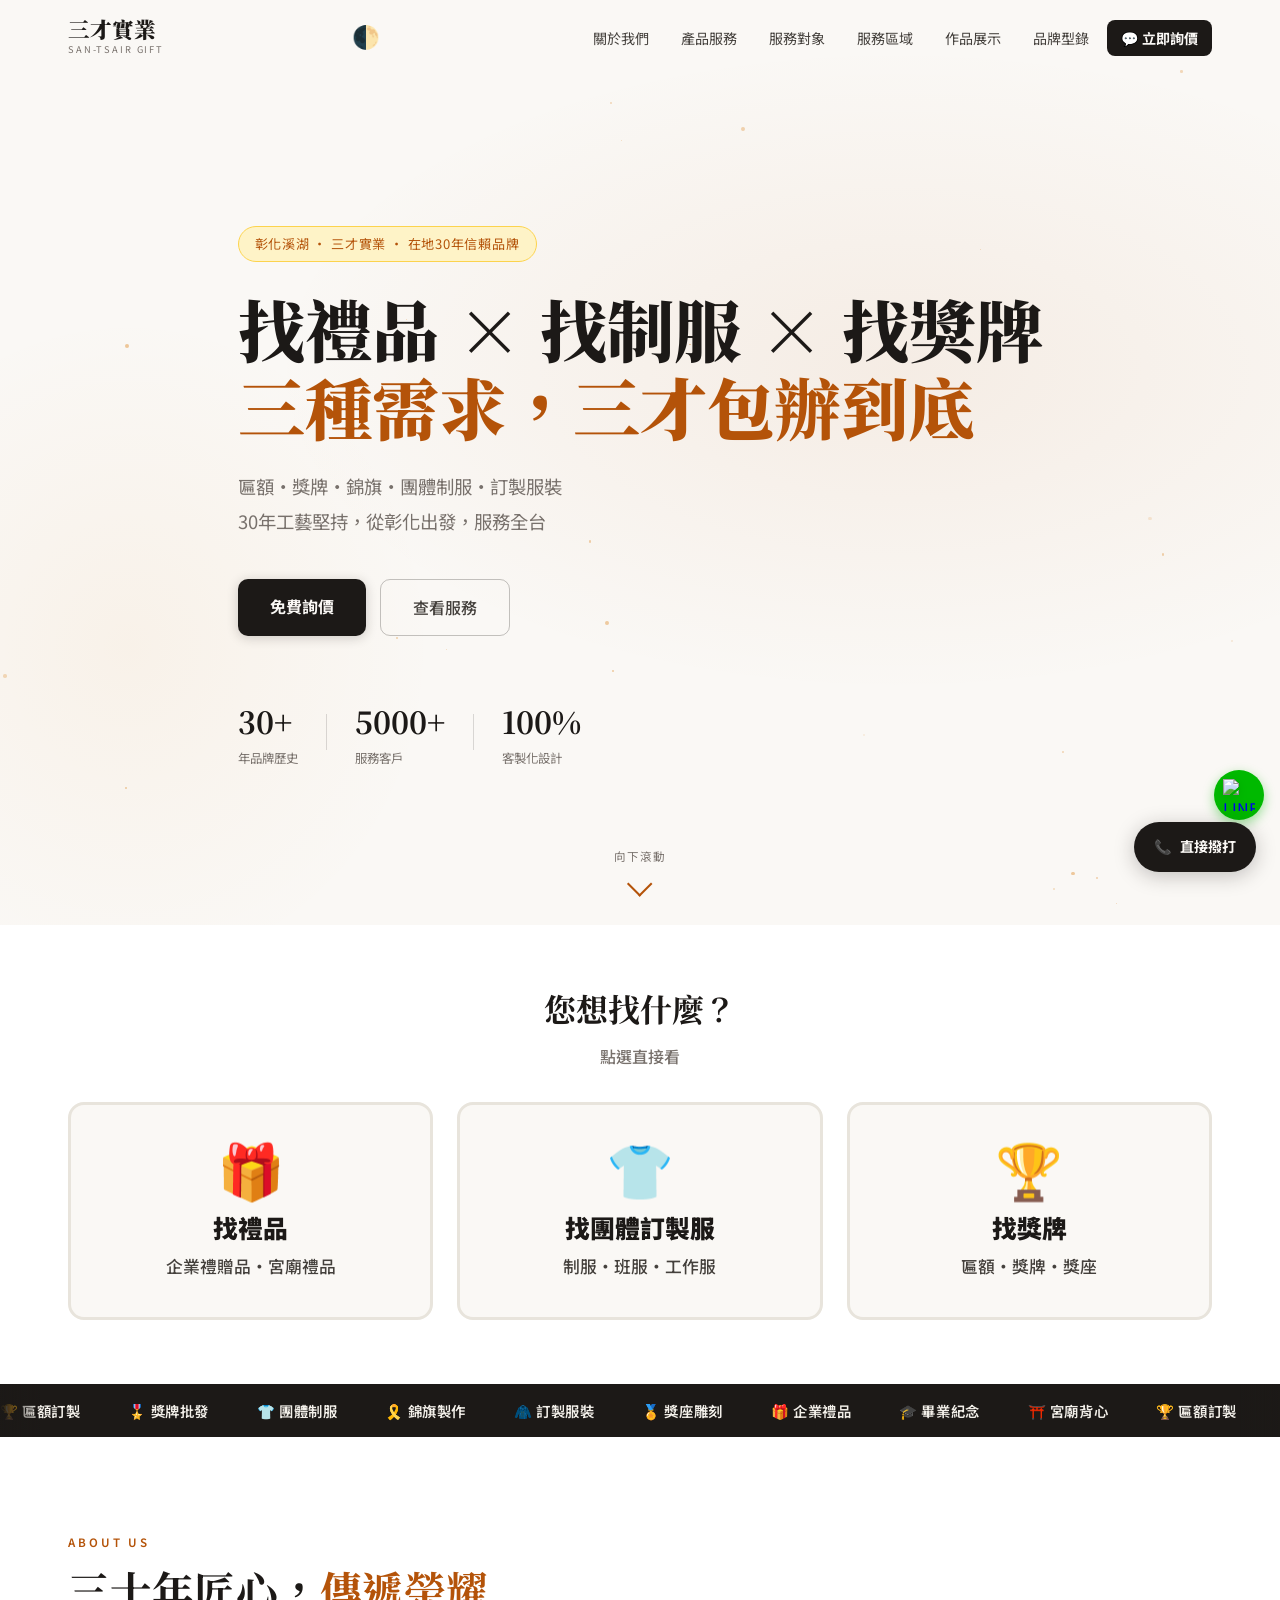
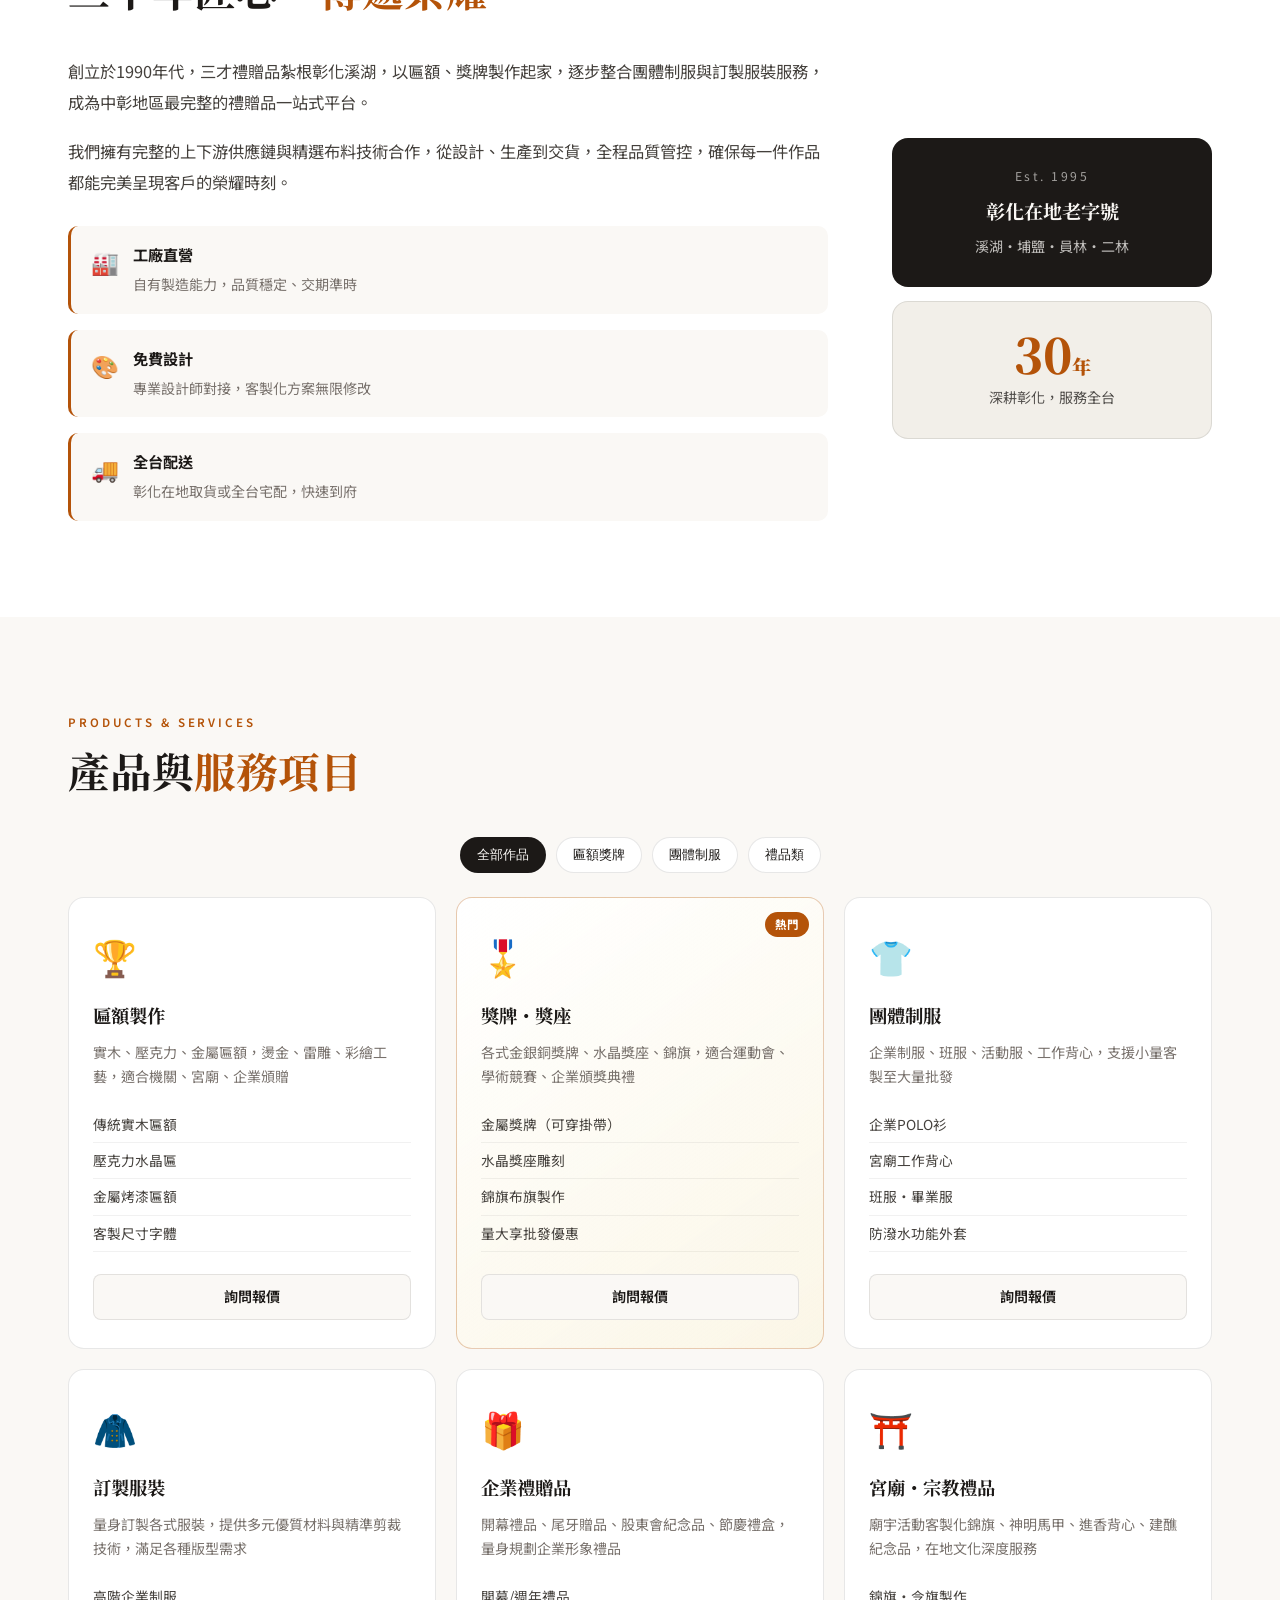
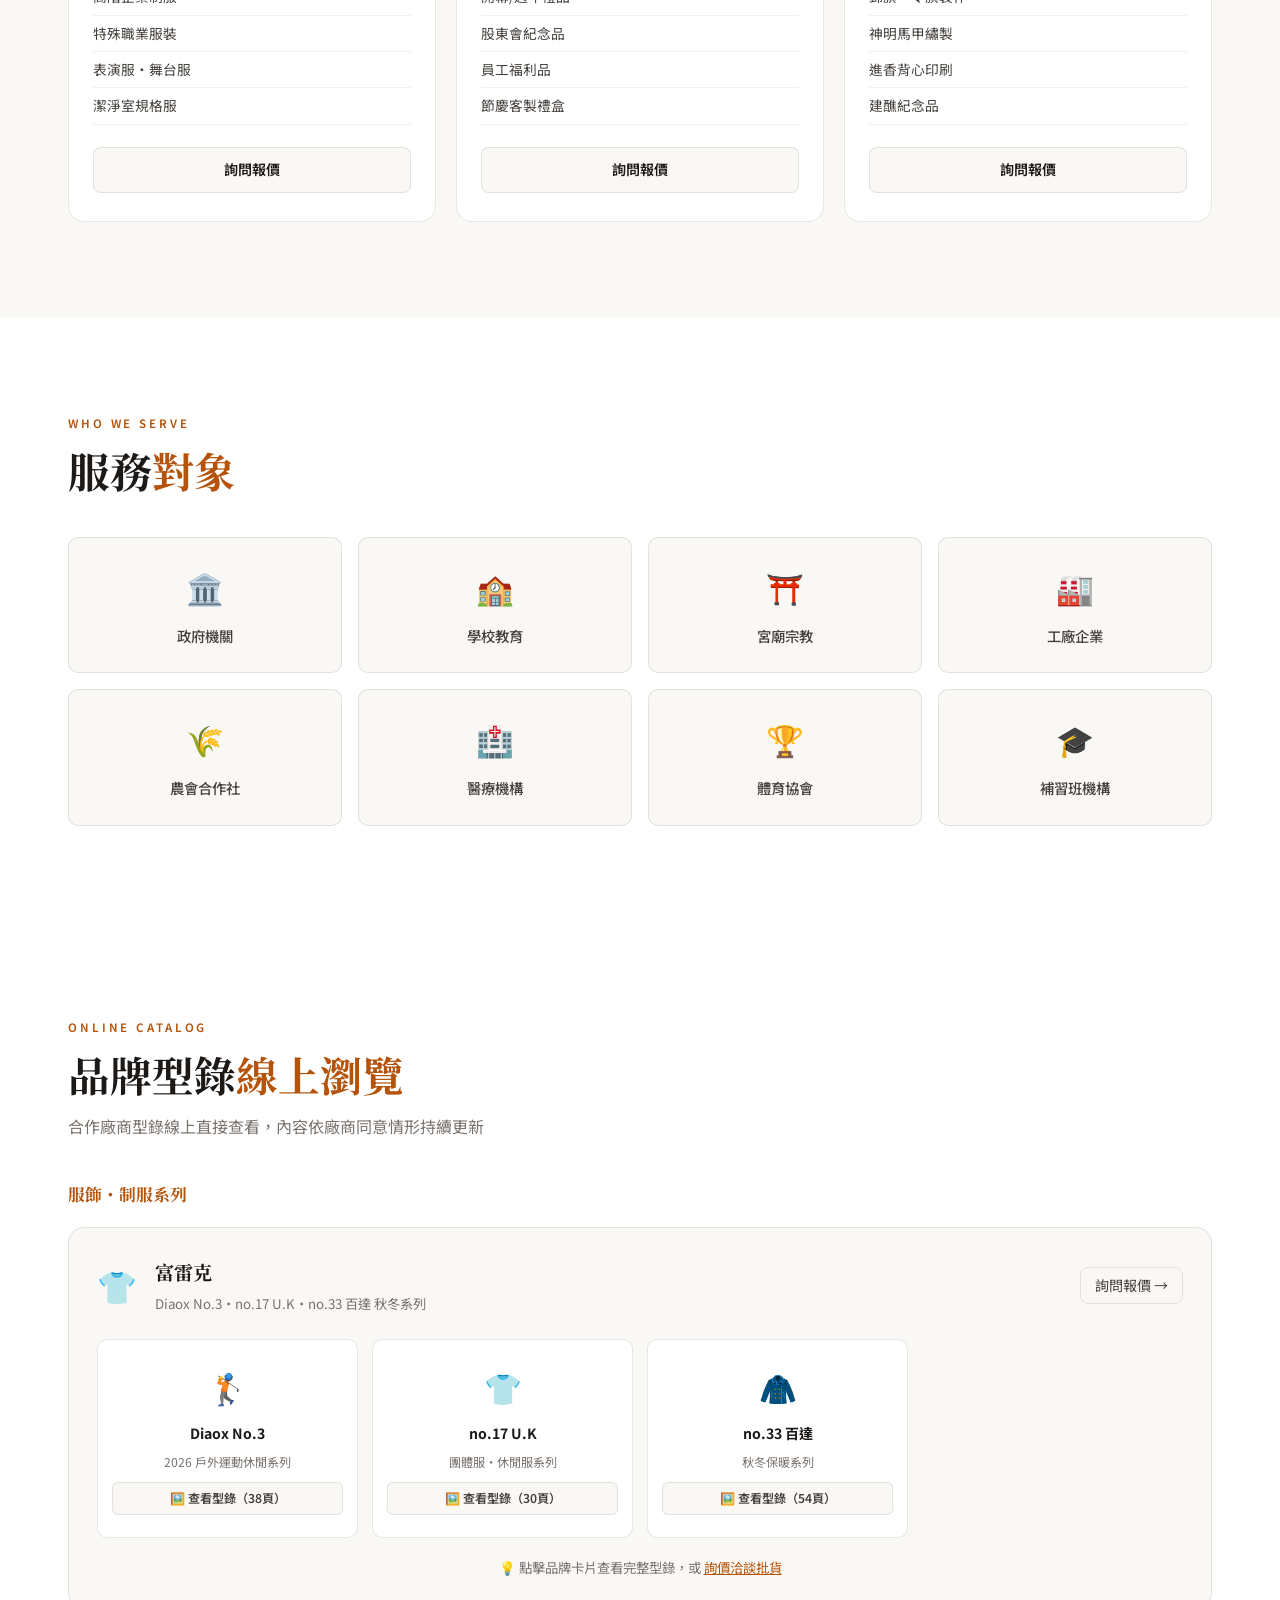
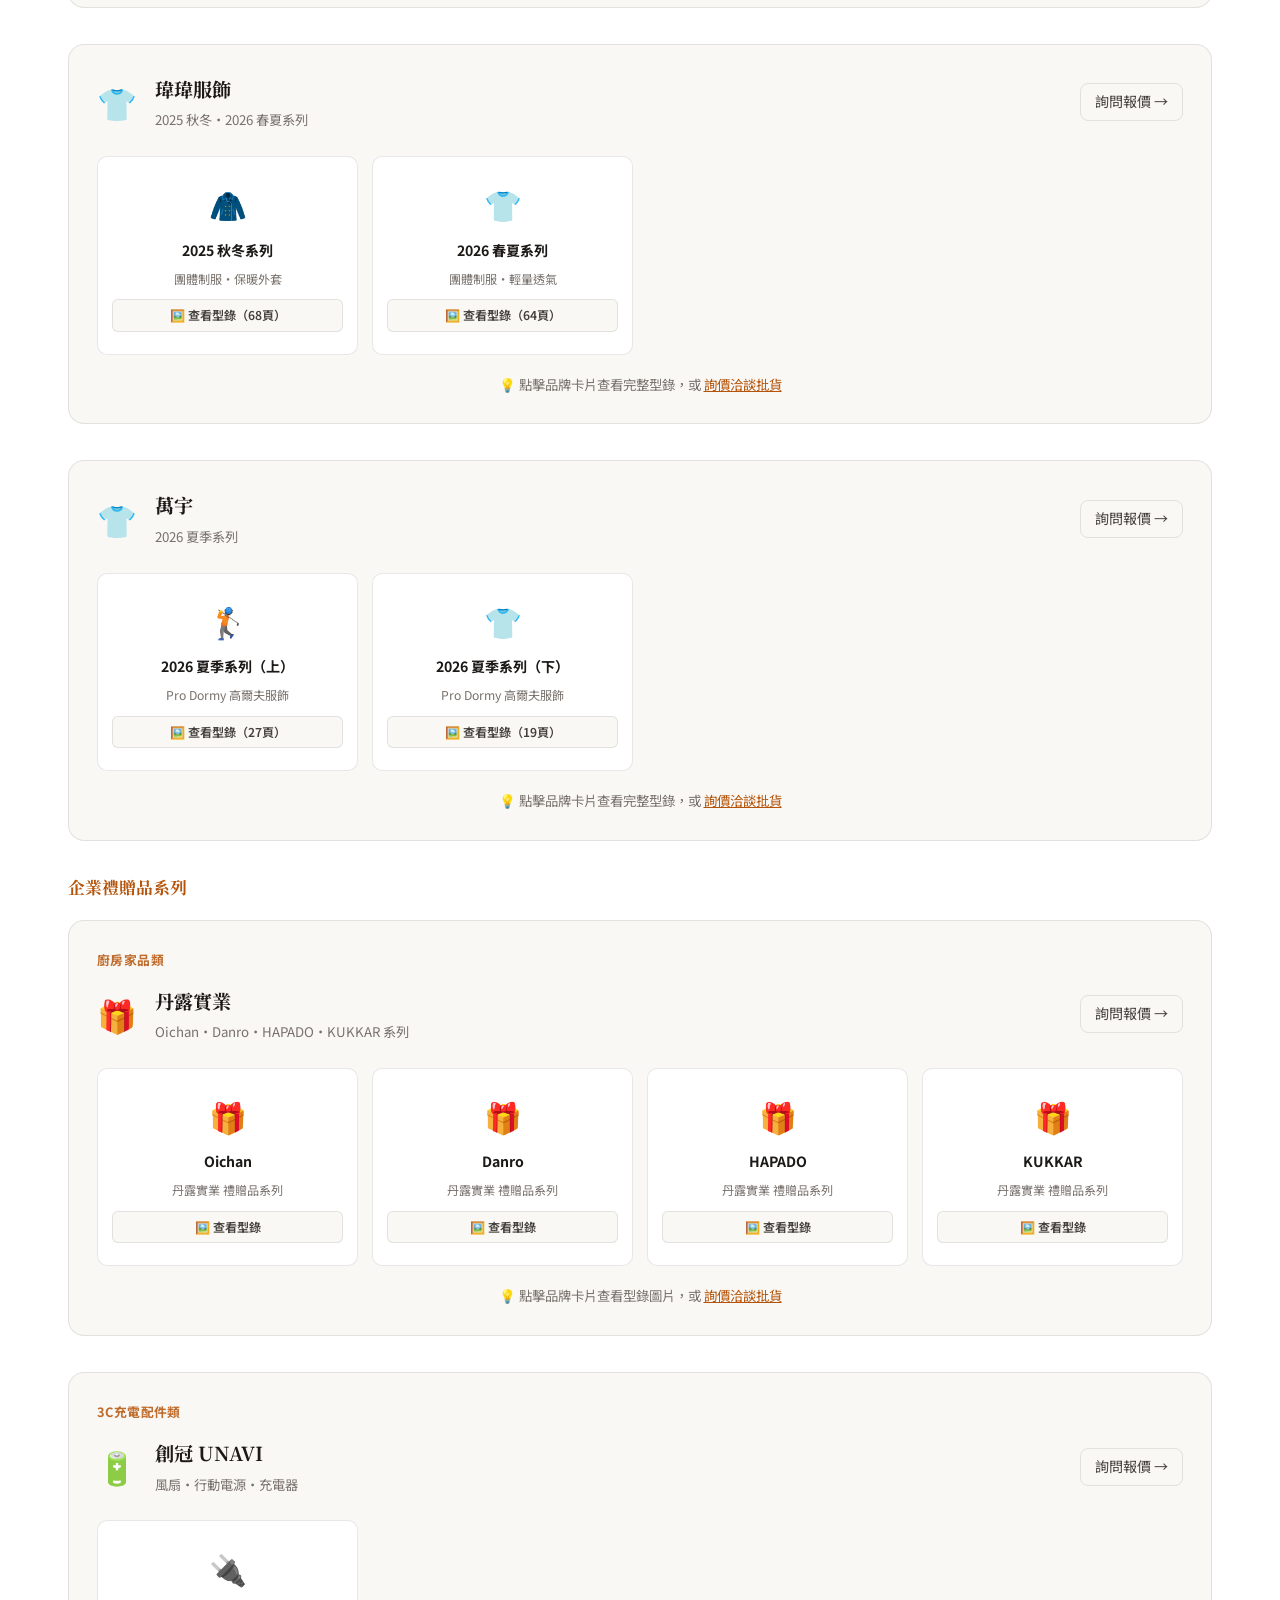
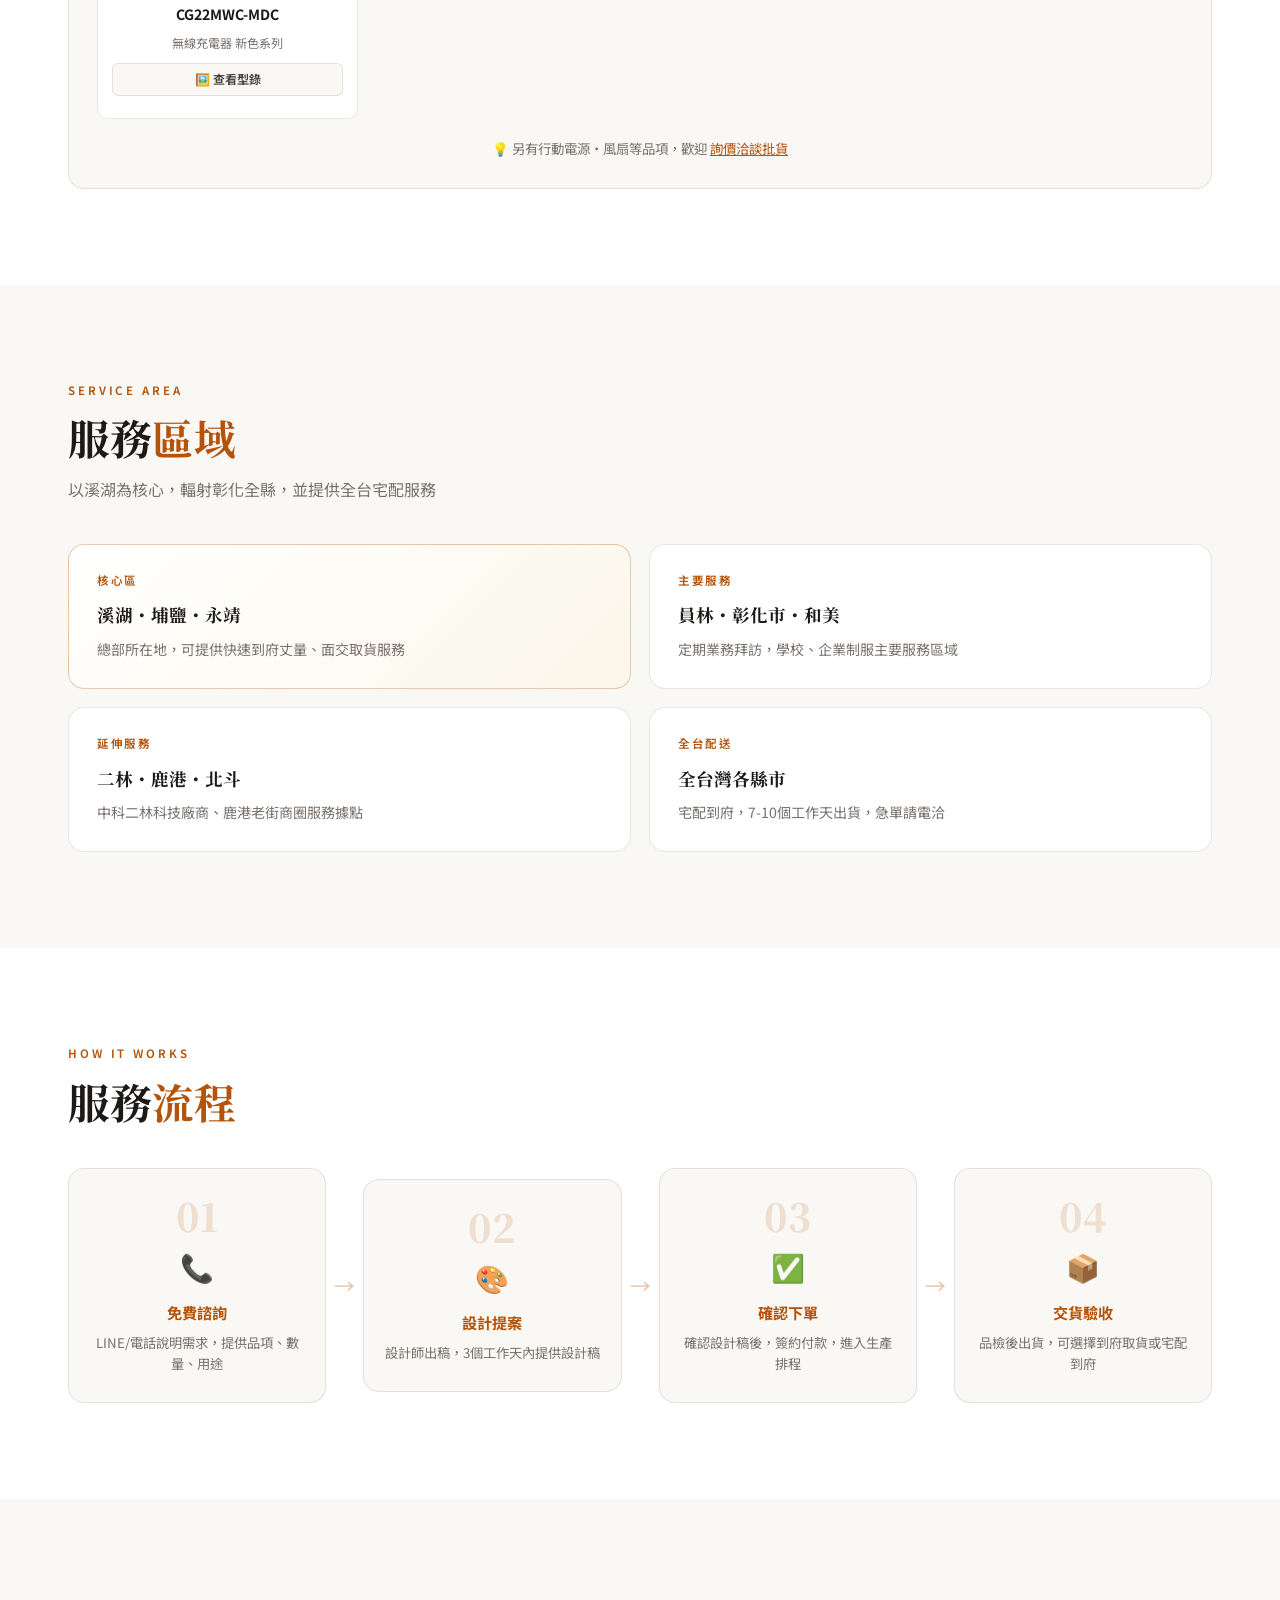
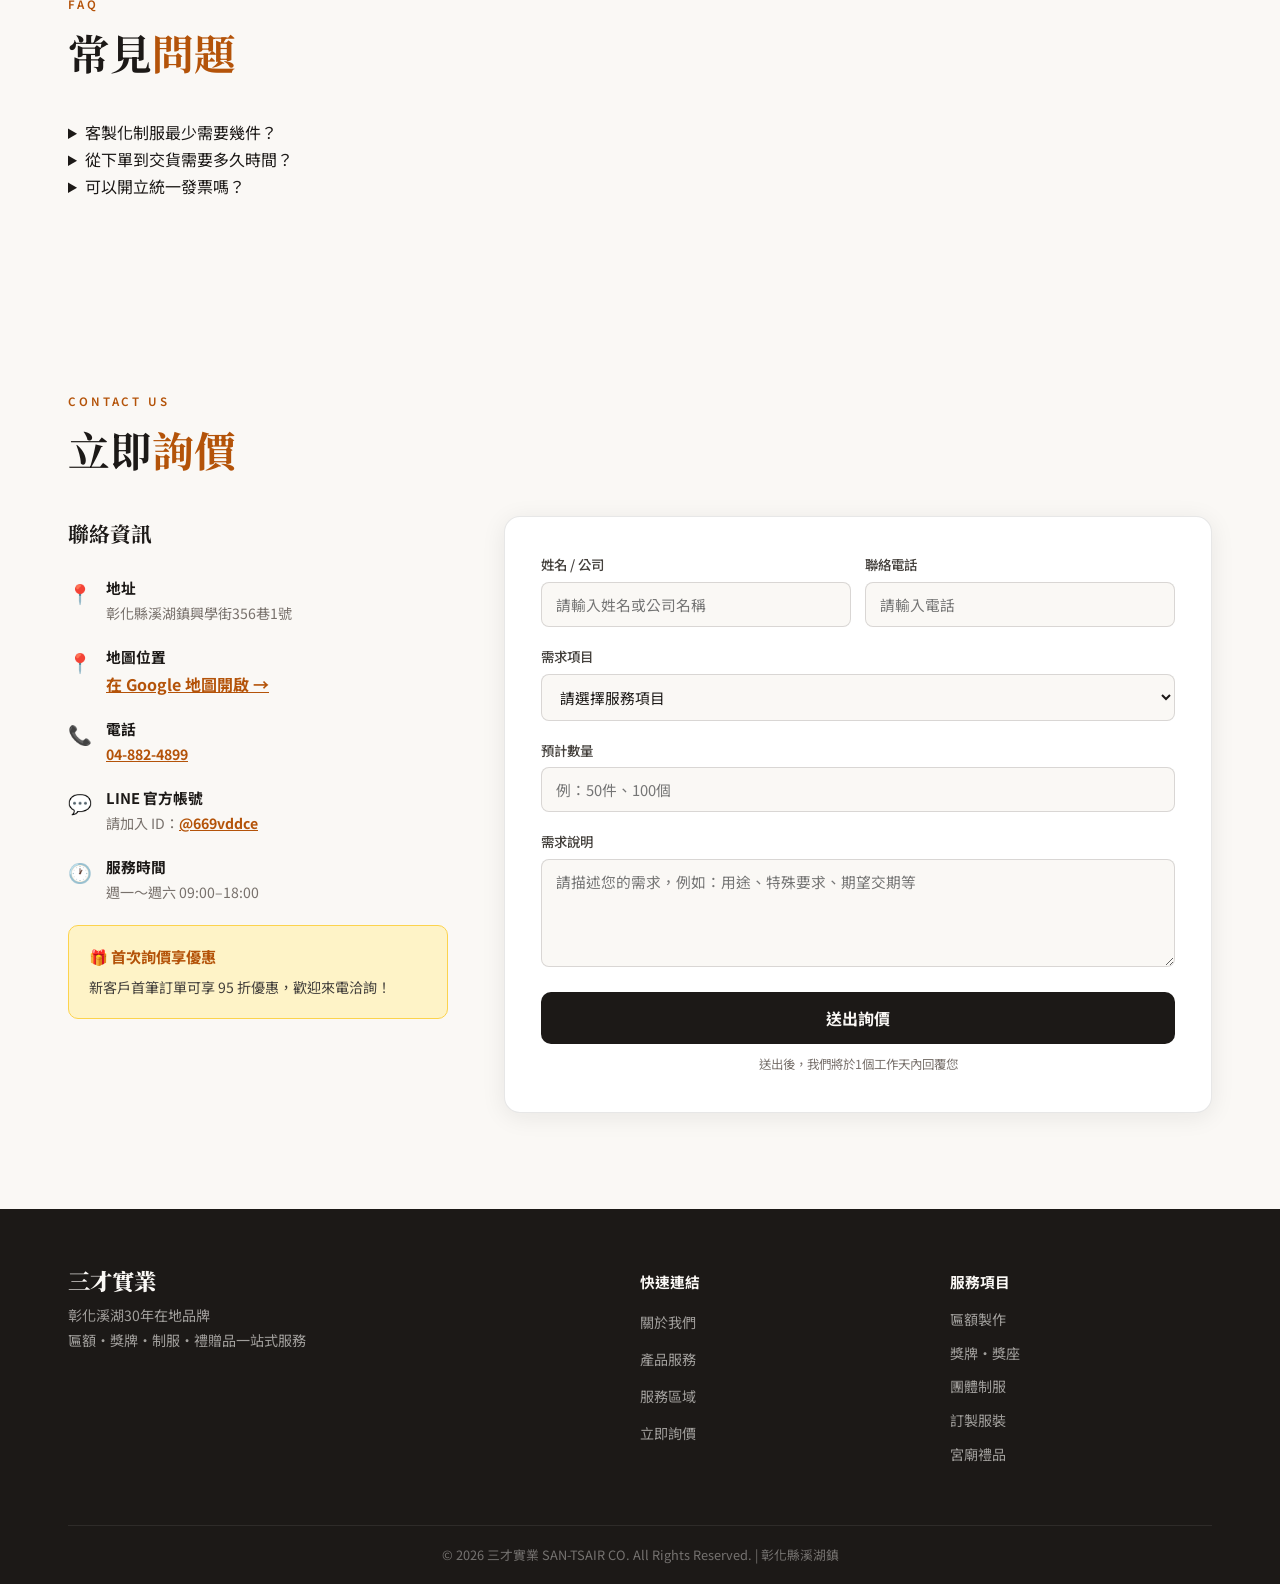
==== commit 83a67e20: "copy: hero第二排標語套用VILOR Kenny老師基因定位六大原則重寫 原「一站式服務」太短且是空話，視覺上第二排明顯比第一排短、右側 留白。改用「三種需求，三才包辦到底」： - 口頭禪原則" ====
--- a/index.html
+++ b/index.html
@@ -217,7 +217,7 @@
     <div class="hero-badge">彰化溪湖 ・ 三才實業 ・ 在地30年信賴品牌</div>
     <h1 class="hero-title">
       找禮品 × 找制服 × 找獎牌<br>
-      <span class="accent-text">一站式服務</span>
+      <span class="accent-text">三種需求，三才包辦到底</span>
     </h1>
     <p class="hero-desc">匾額・獎牌・錦旗・團體制服・訂製服裝<br>30年工藝堅持，從彰化出發，服務全台</p>
     <div class="hero-btns">
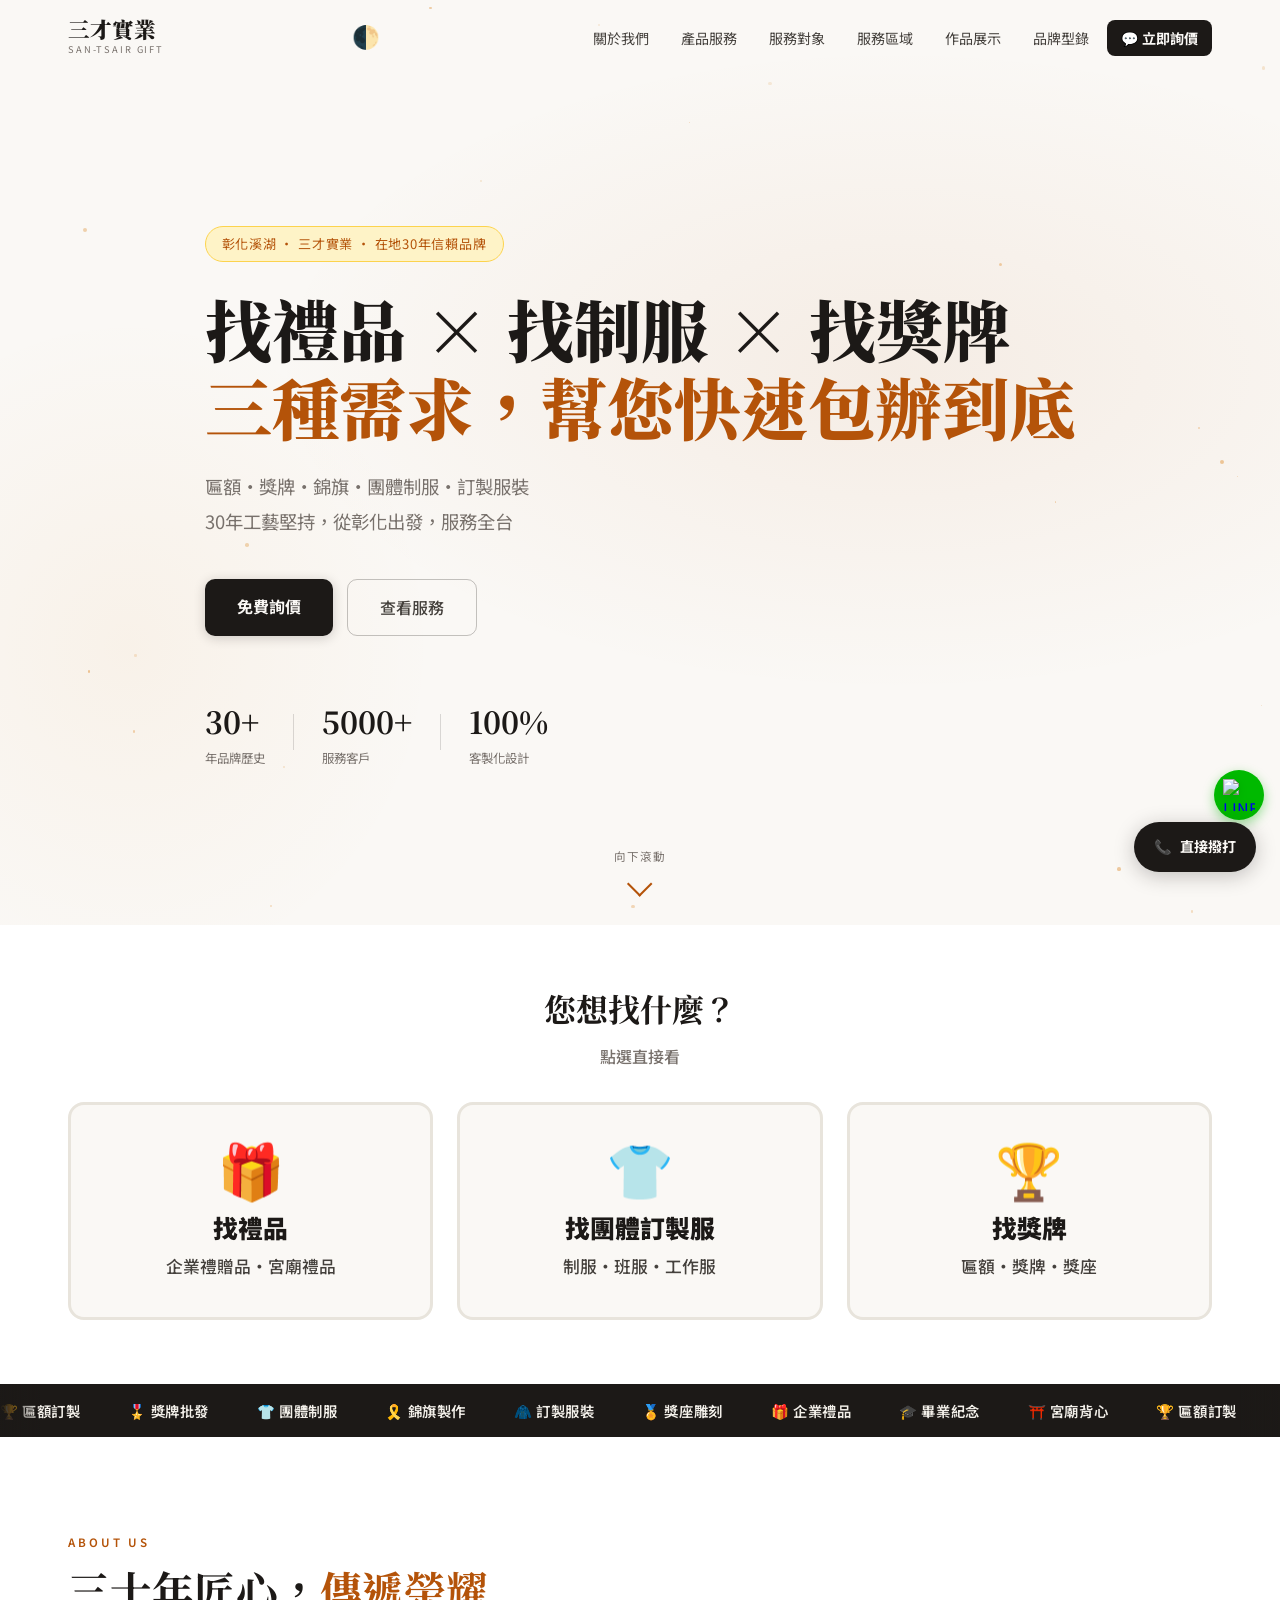
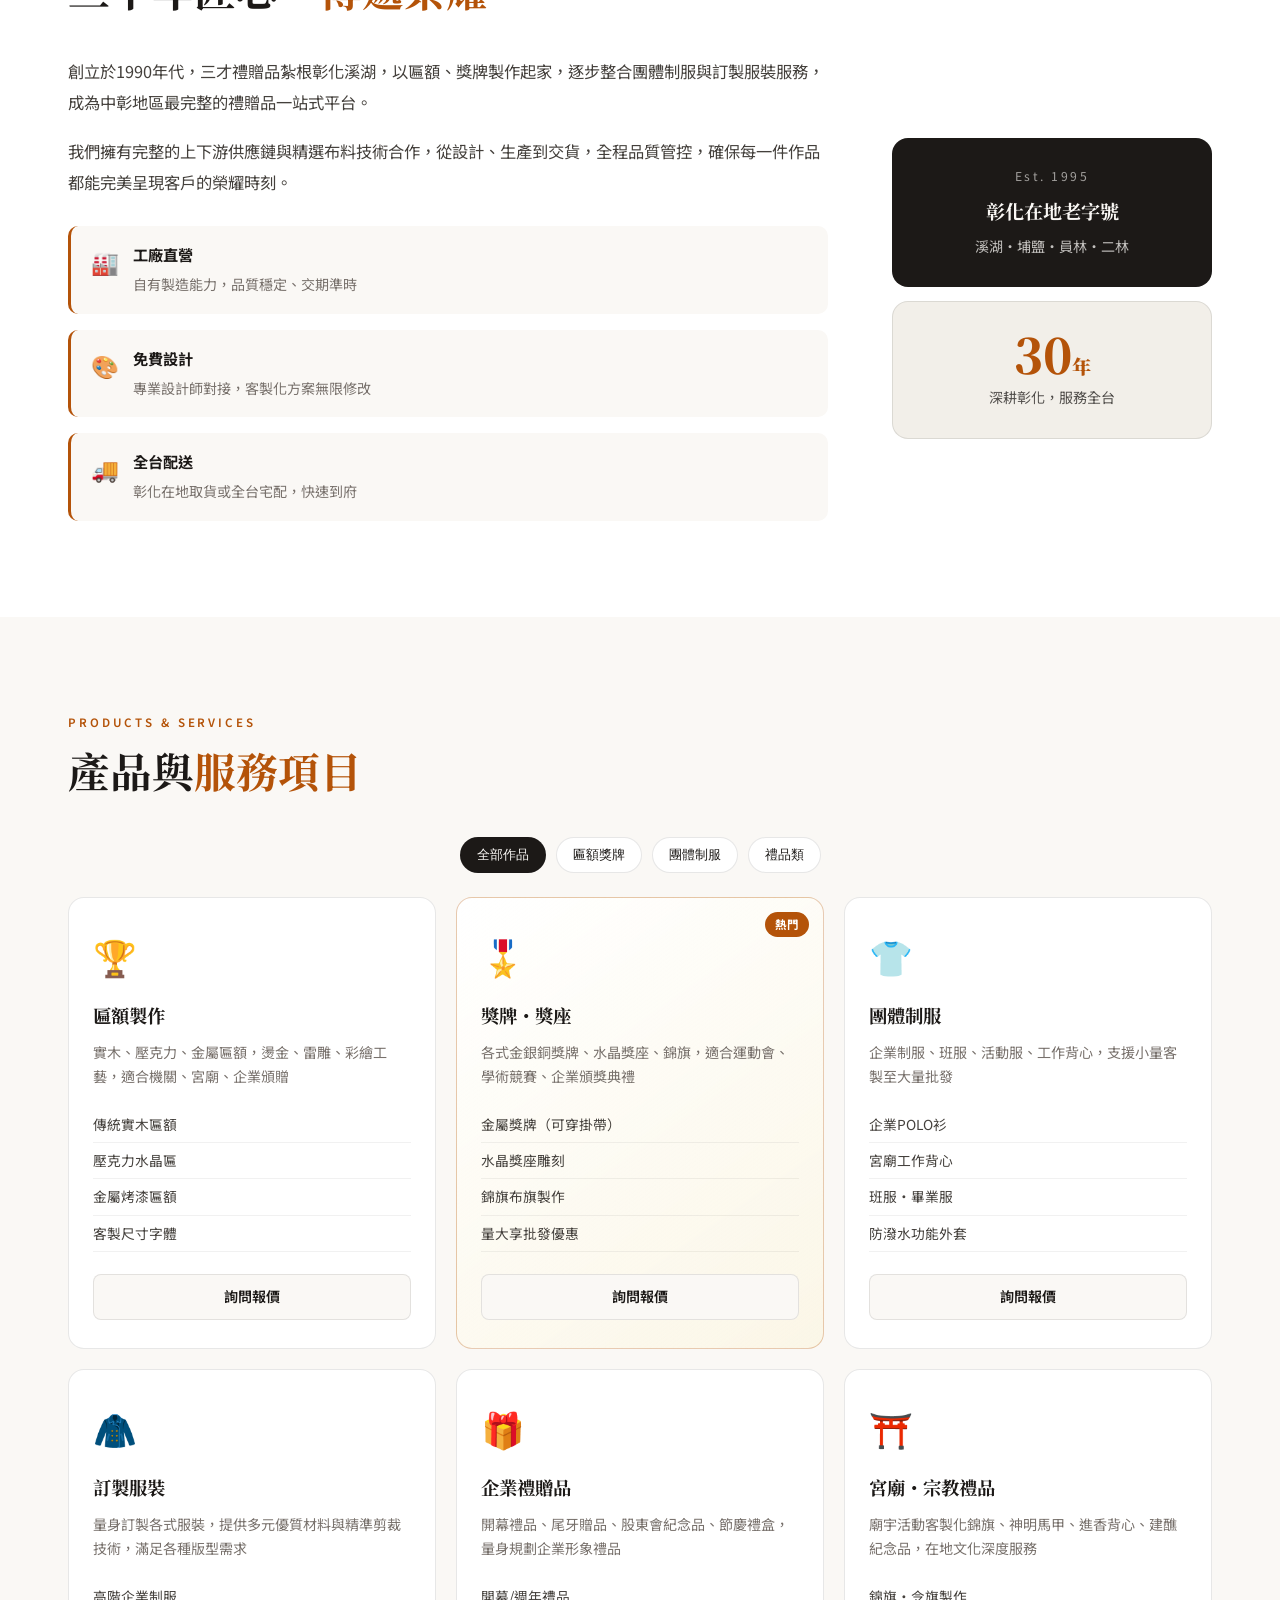
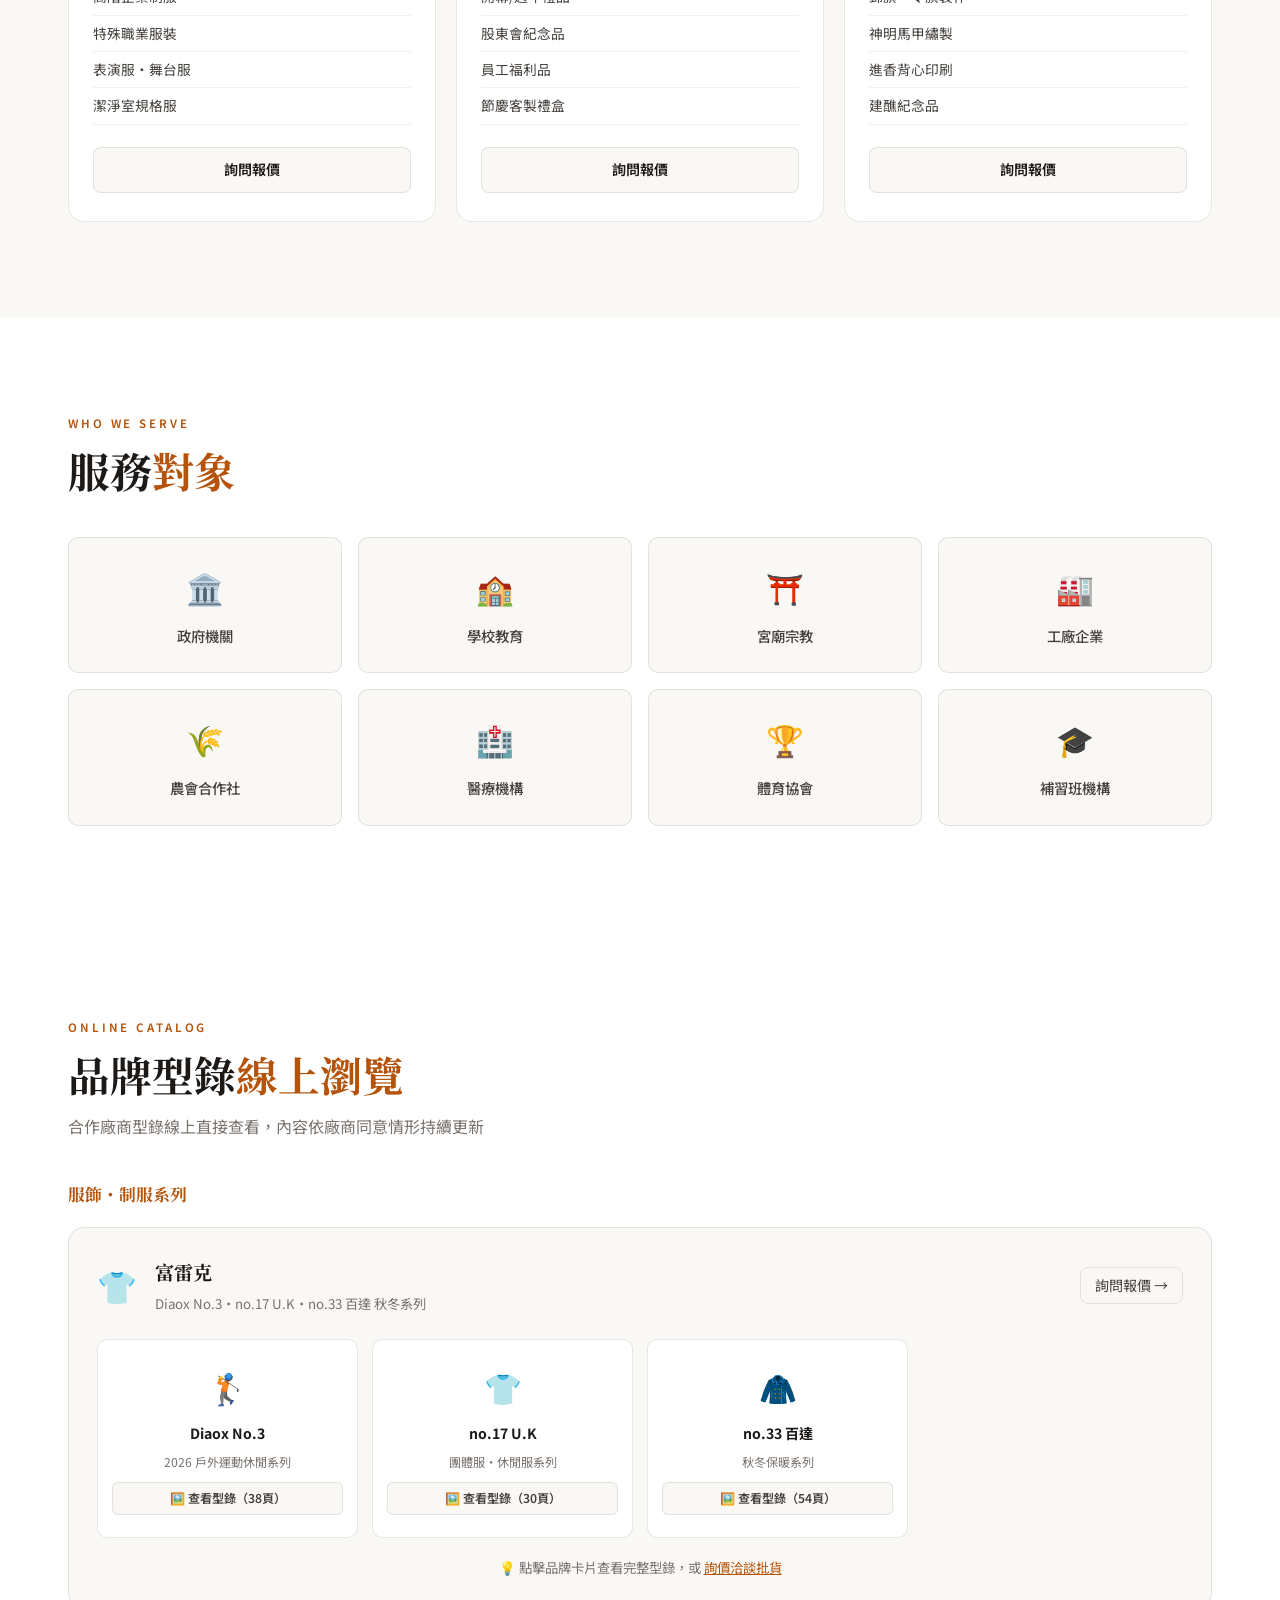
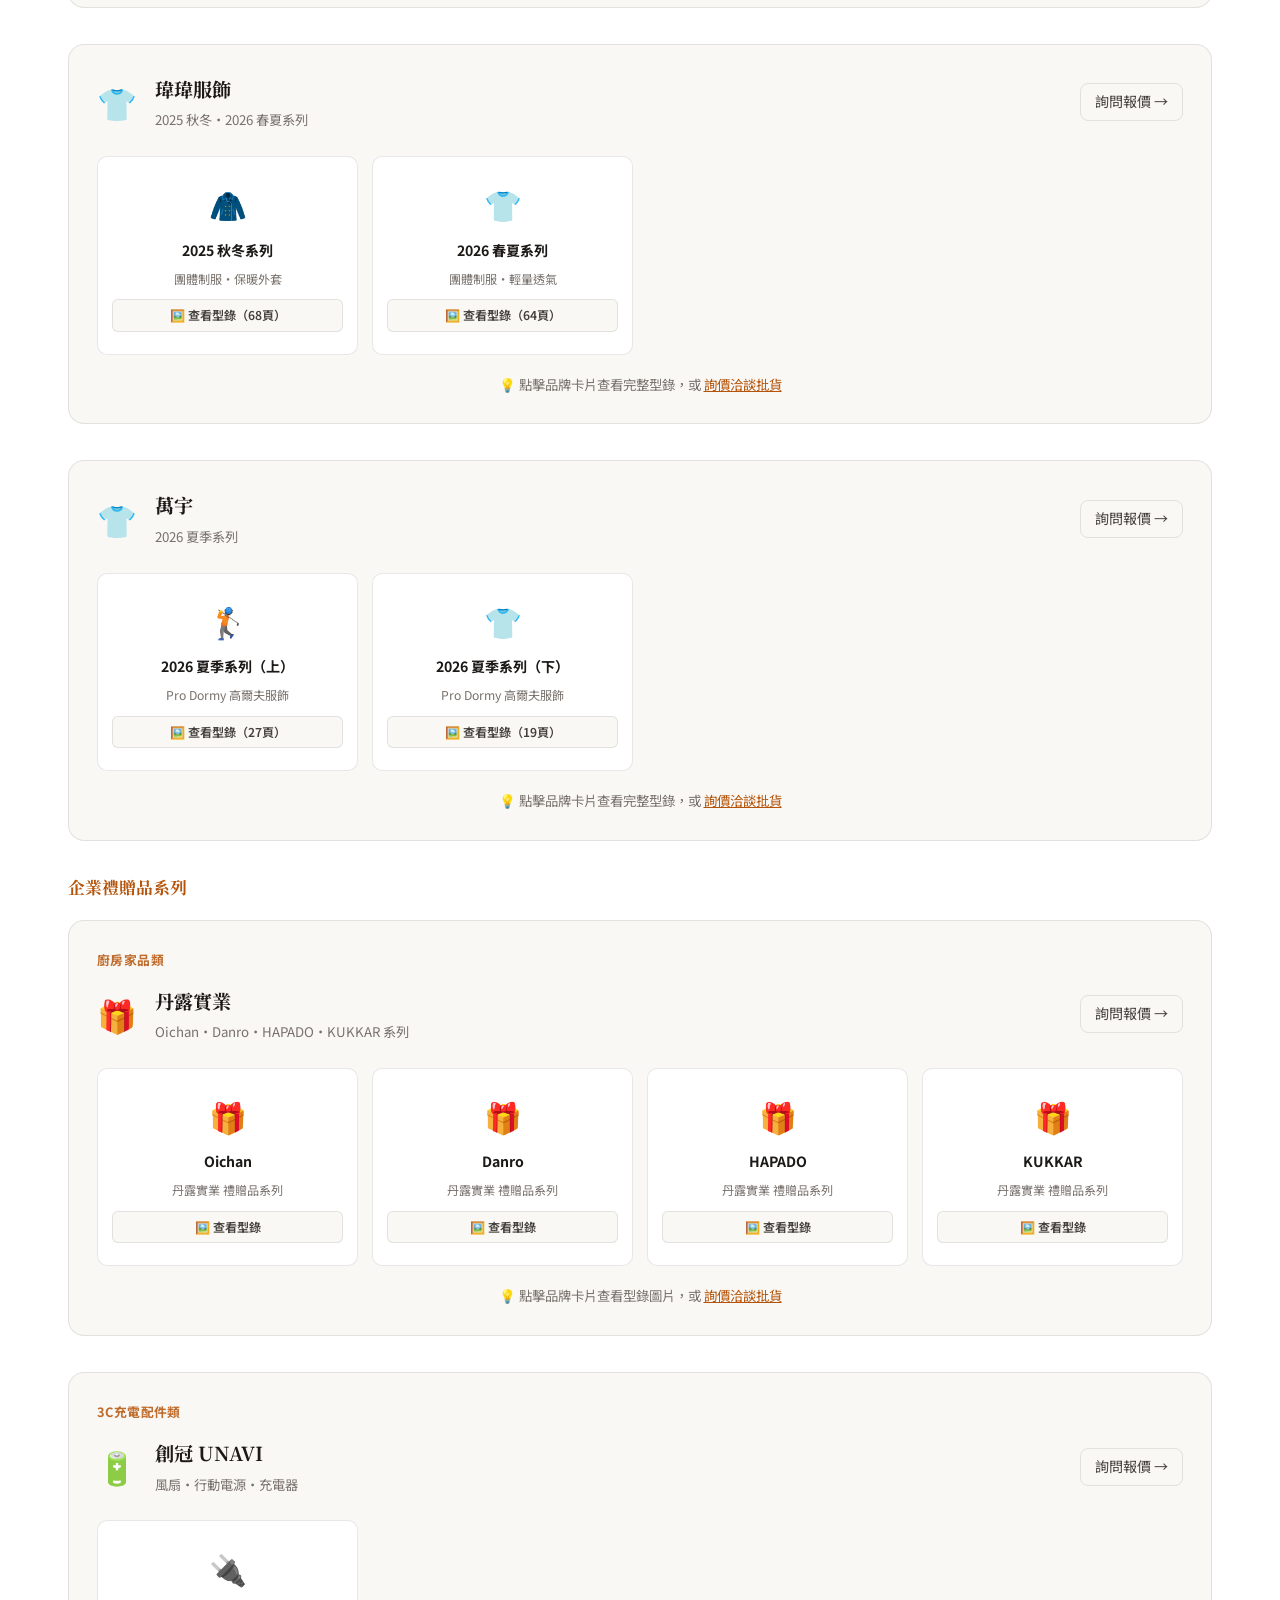
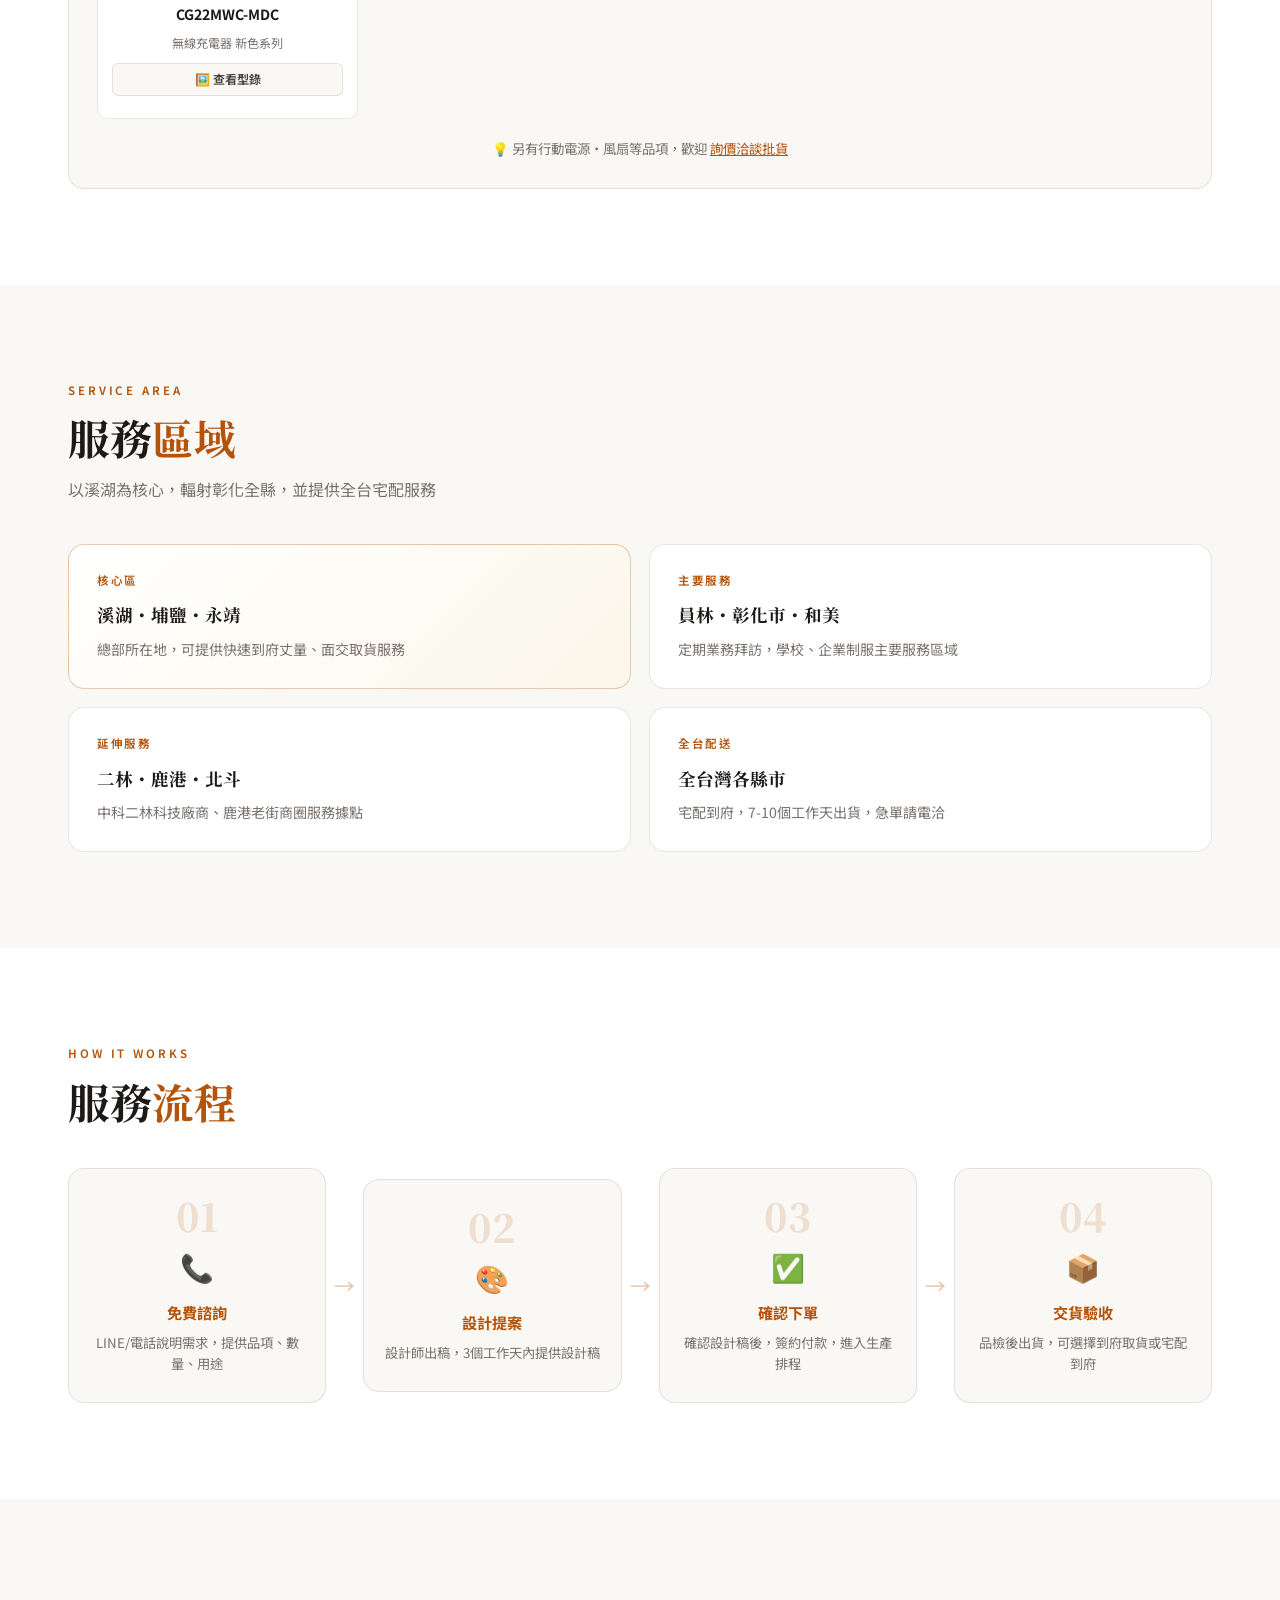
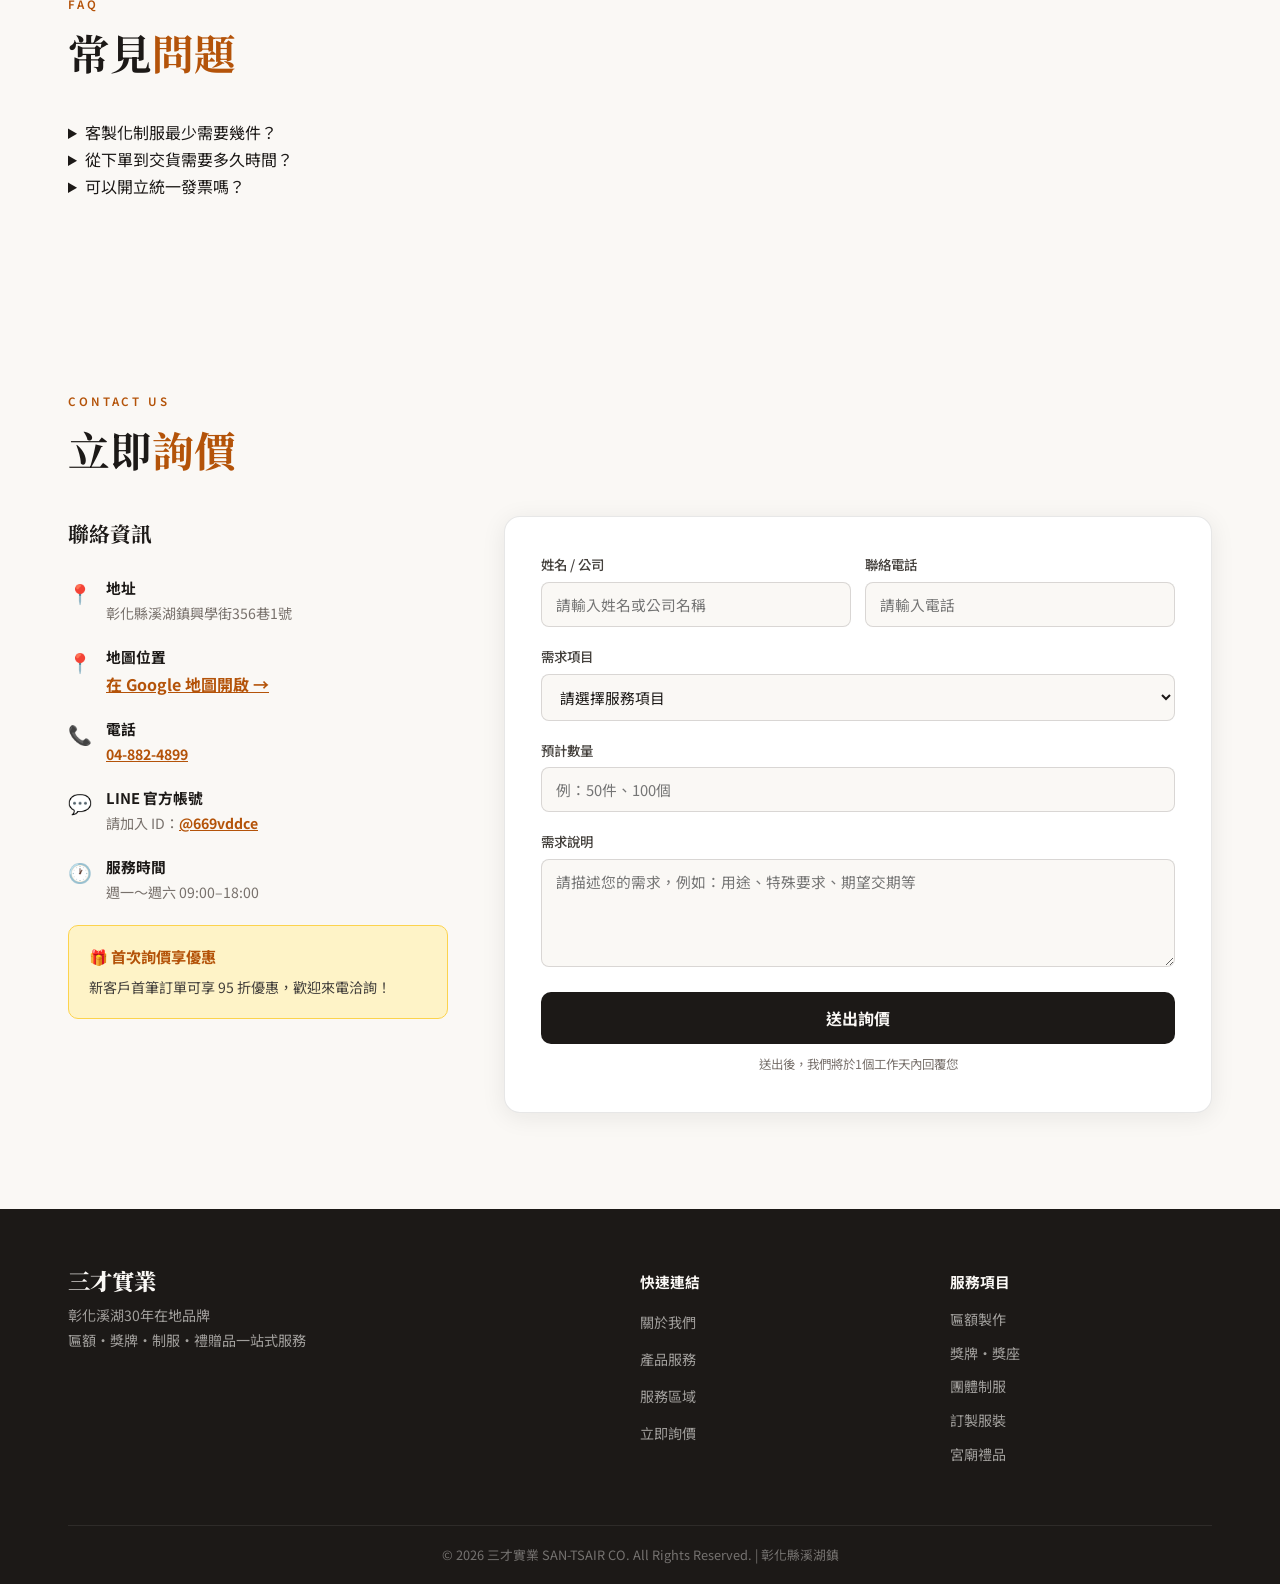
==== commit 47d4542e: "copy: hero第二排標語微調「三種需求，幫您快速包辦到底」 加入「幫您快速」呼應速度感，user確認後定案。 本機aeoscan_system.py驗證55/55分無回歸。  Co-Author" ====
--- a/index.html
+++ b/index.html
@@ -217,7 +217,7 @@
     <div class="hero-badge">彰化溪湖 ・ 三才實業 ・ 在地30年信賴品牌</div>
     <h1 class="hero-title">
       找禮品 × 找制服 × 找獎牌<br>
-      <span class="accent-text">三種需求，三才包辦到底</span>
+      <span class="accent-text">三種需求，幫您快速包辦到底</span>
     </h1>
     <p class="hero-desc">匾額・獎牌・錦旗・團體制服・訂製服裝<br>30年工藝堅持，從彰化出發，服務全台</p>
     <div class="hero-btns">
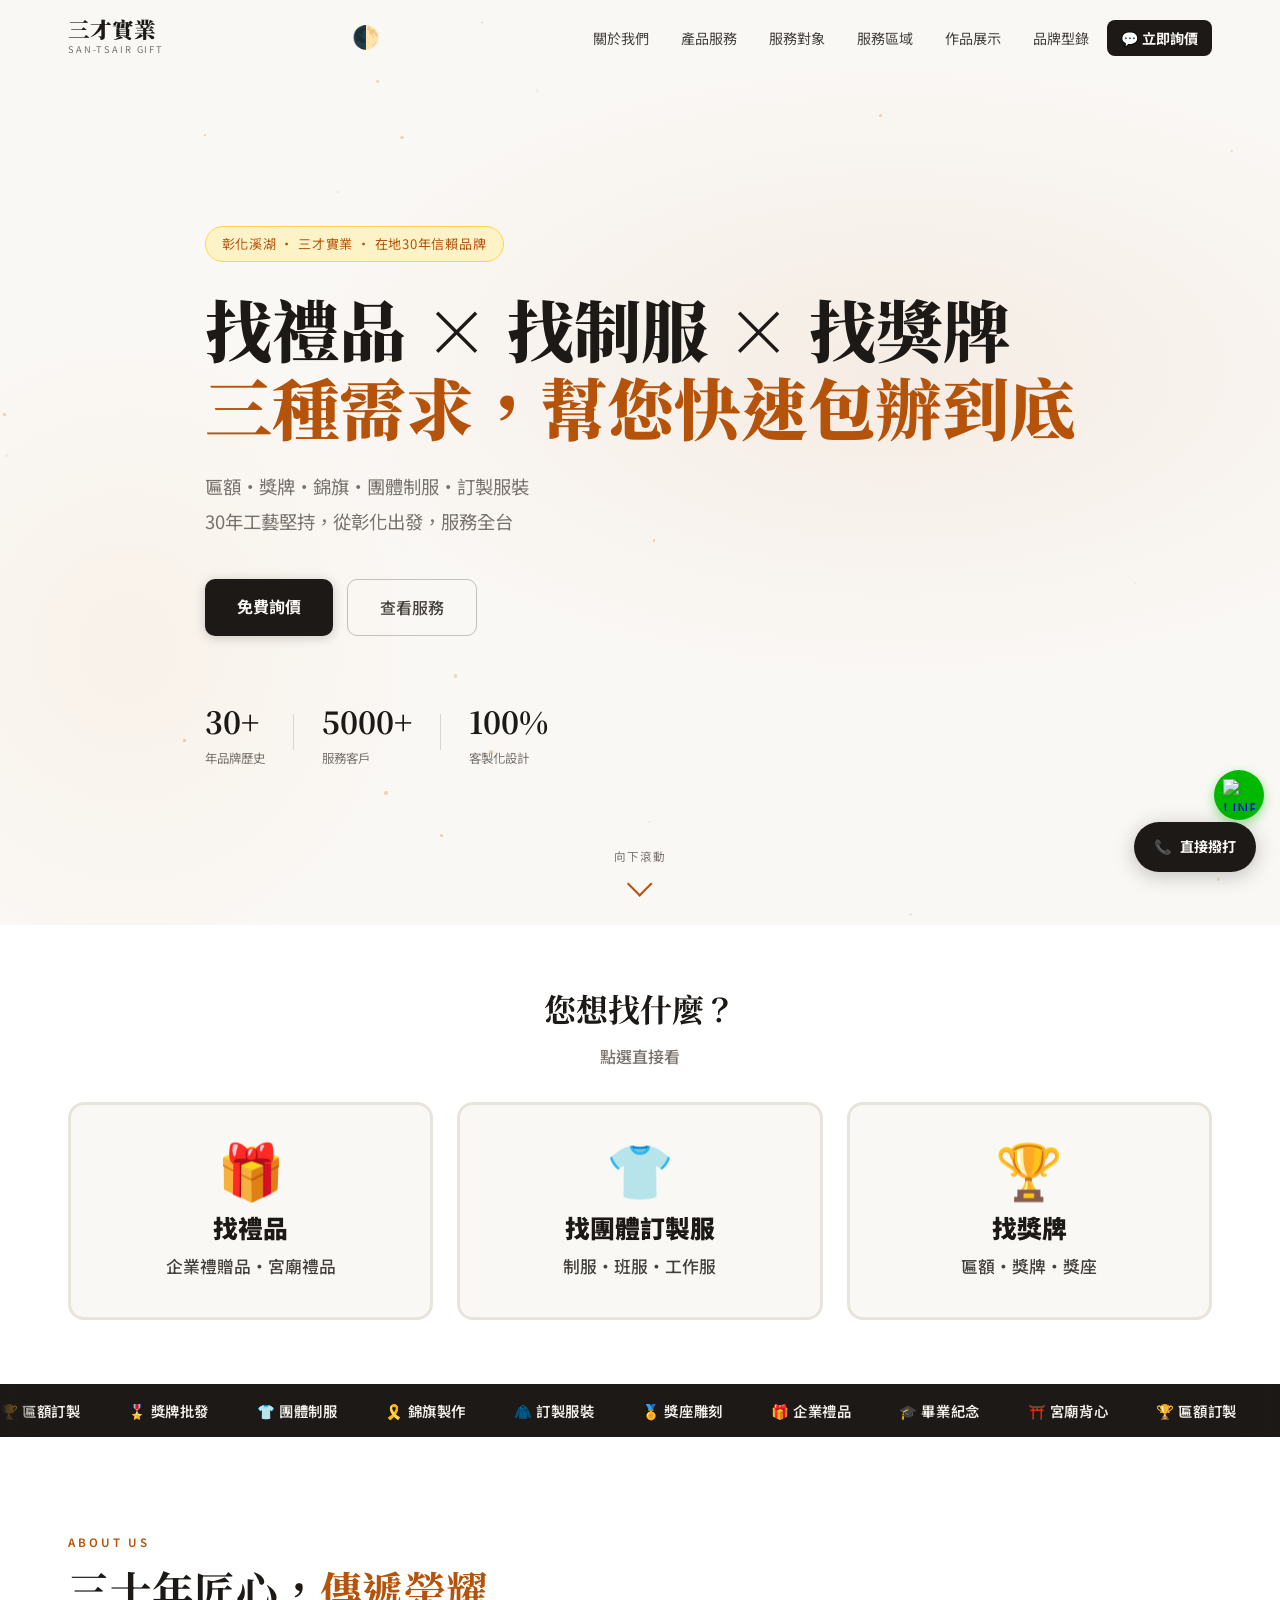
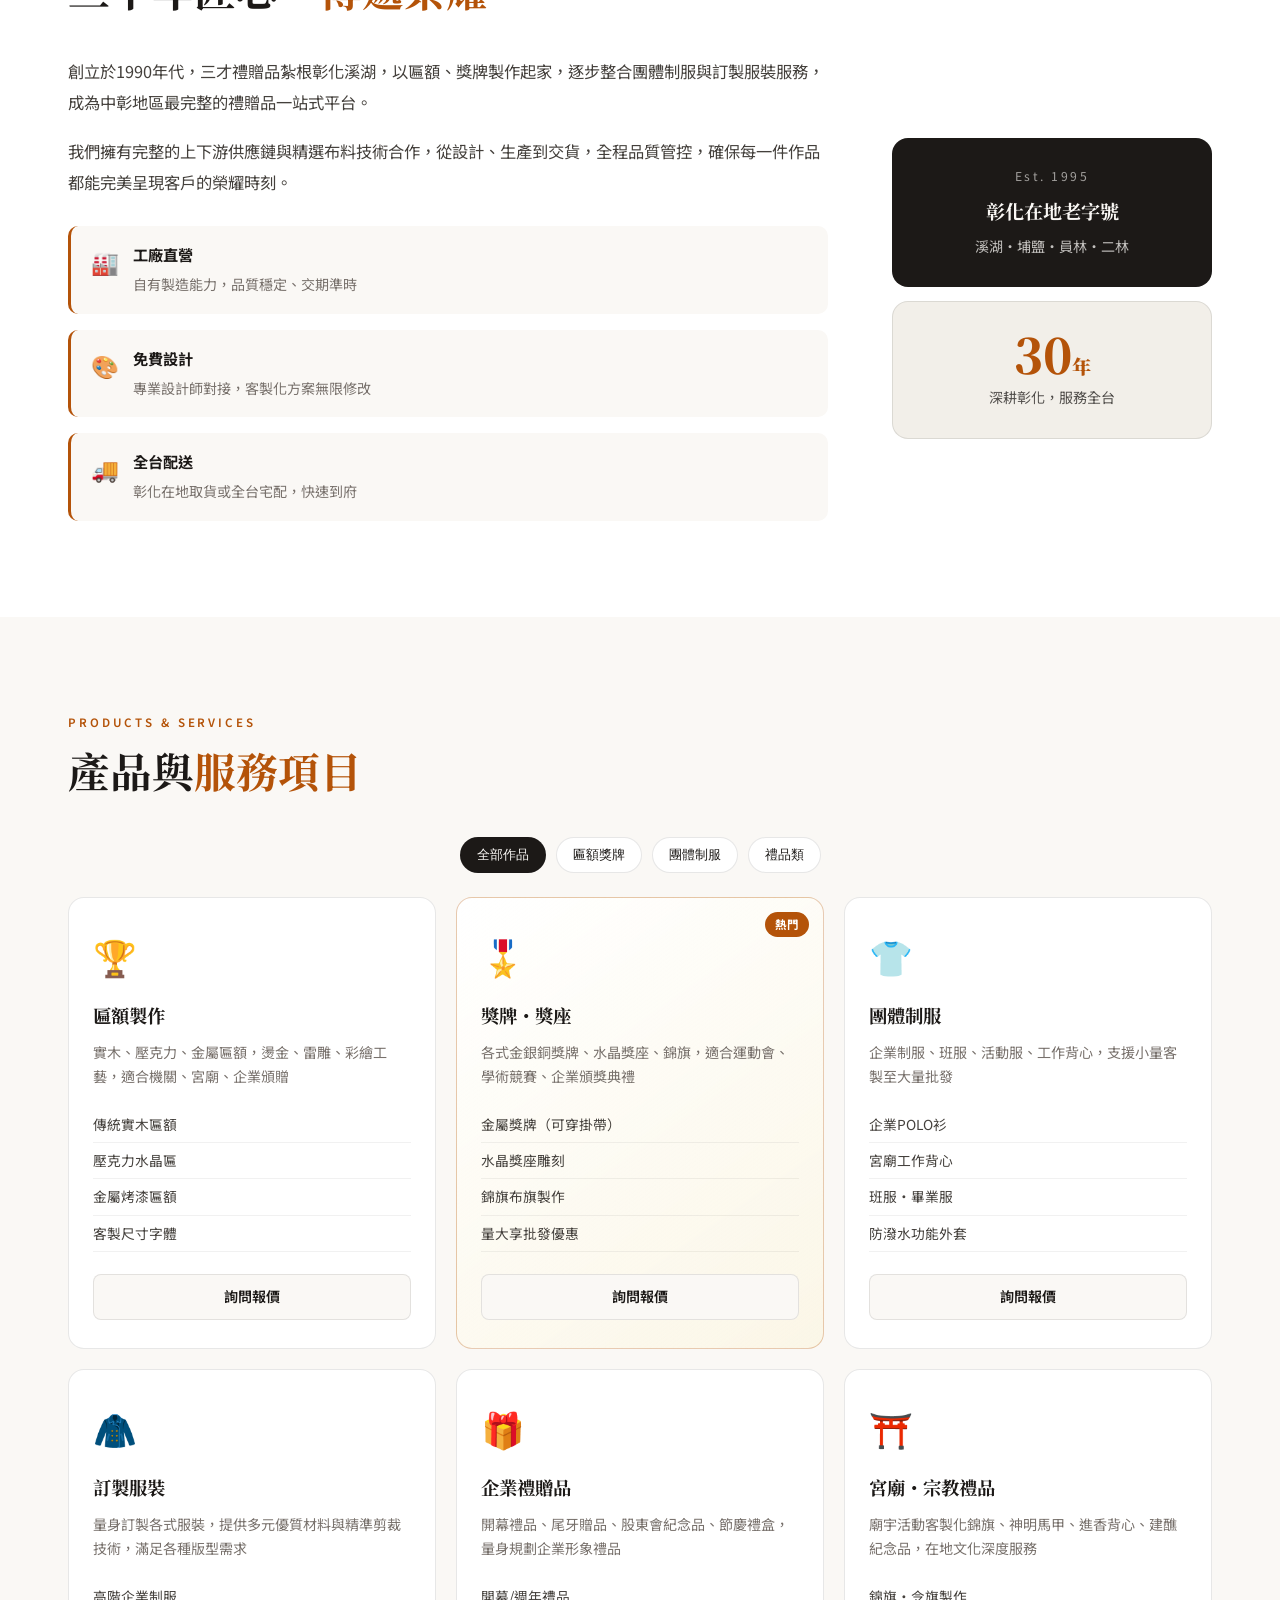
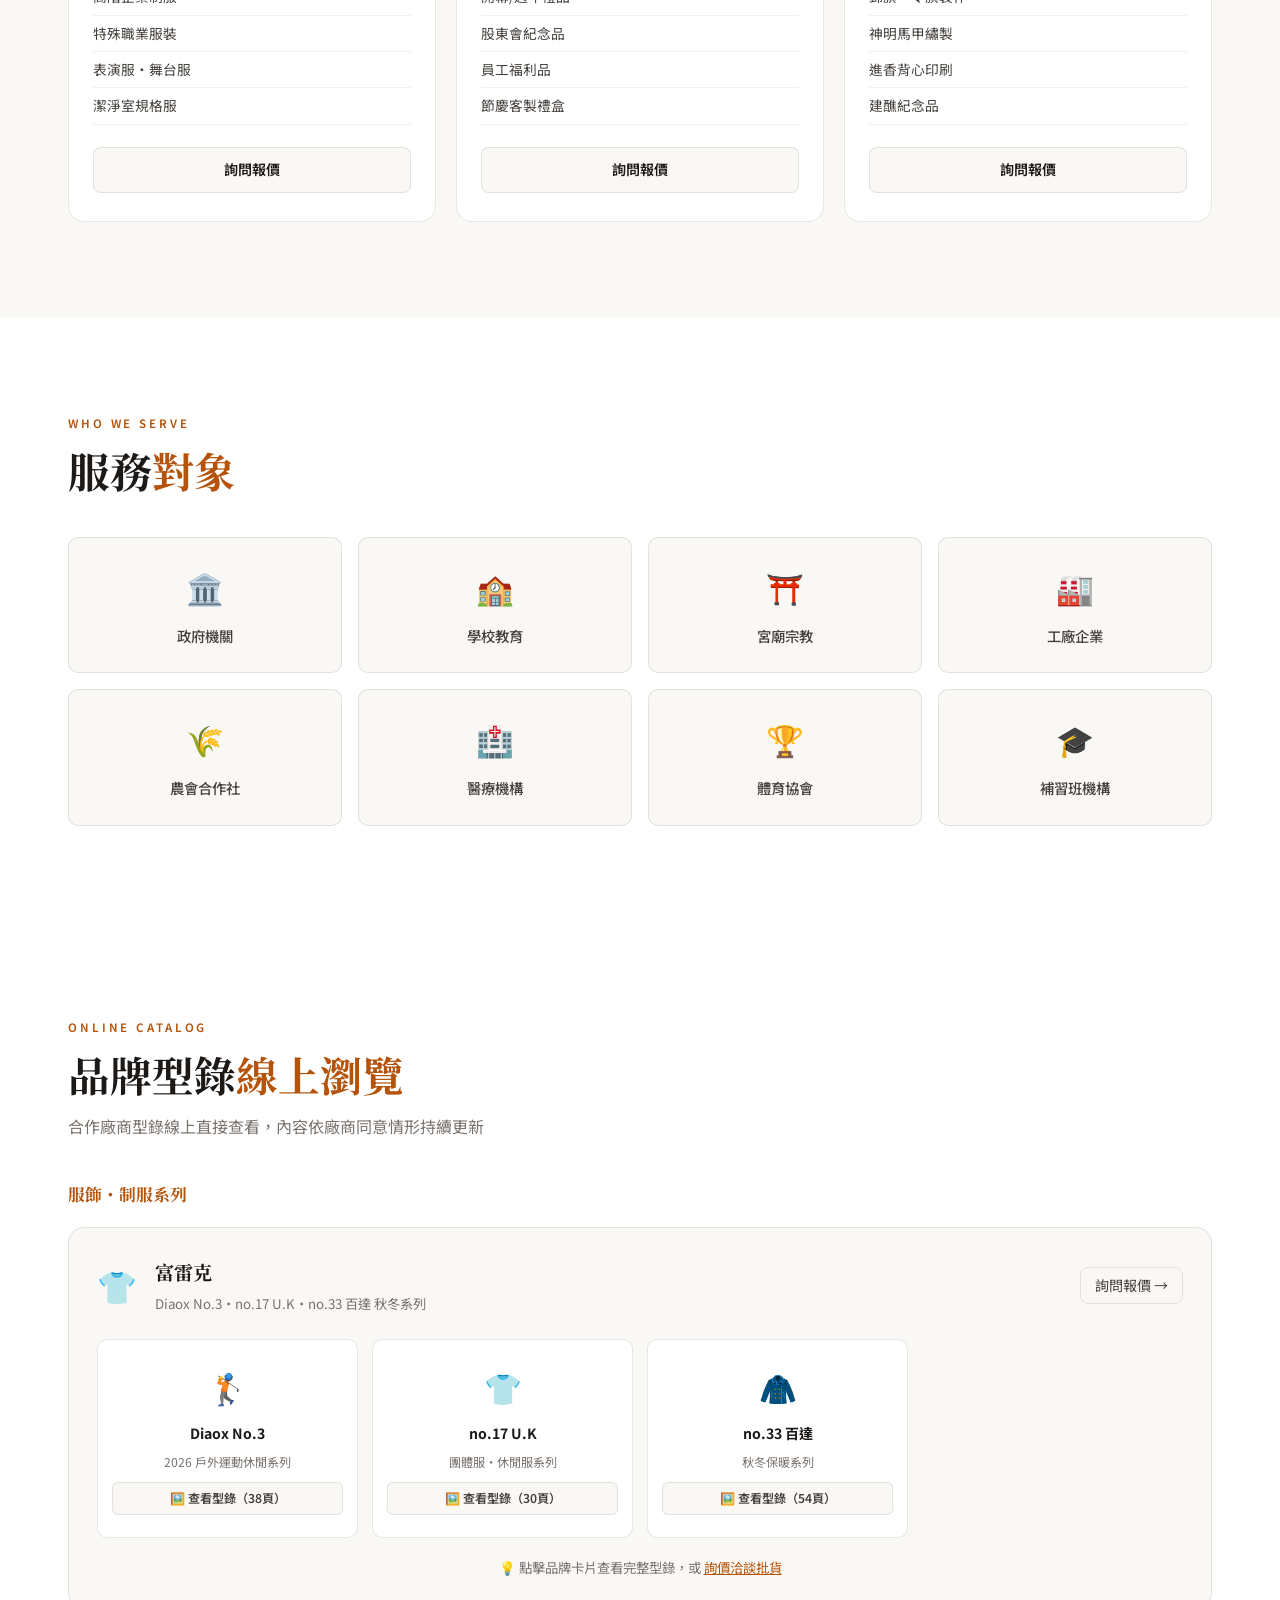
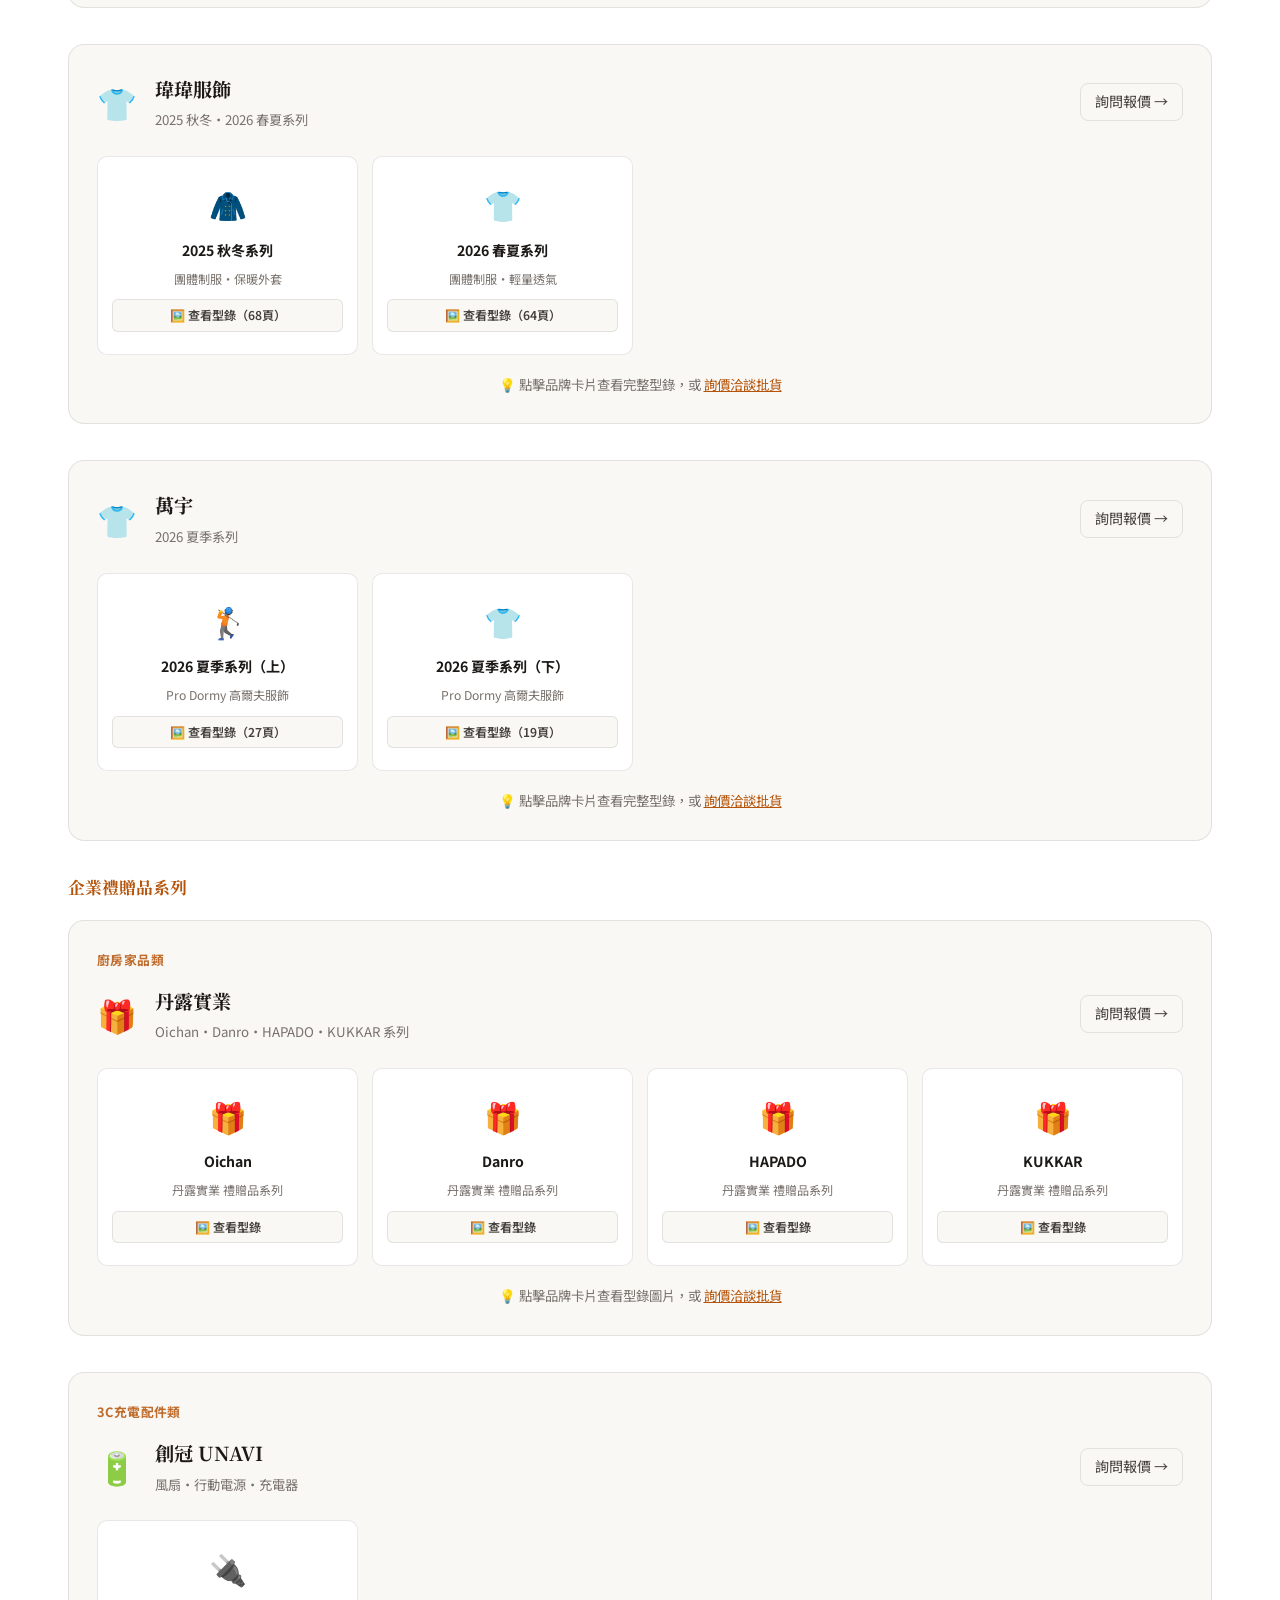
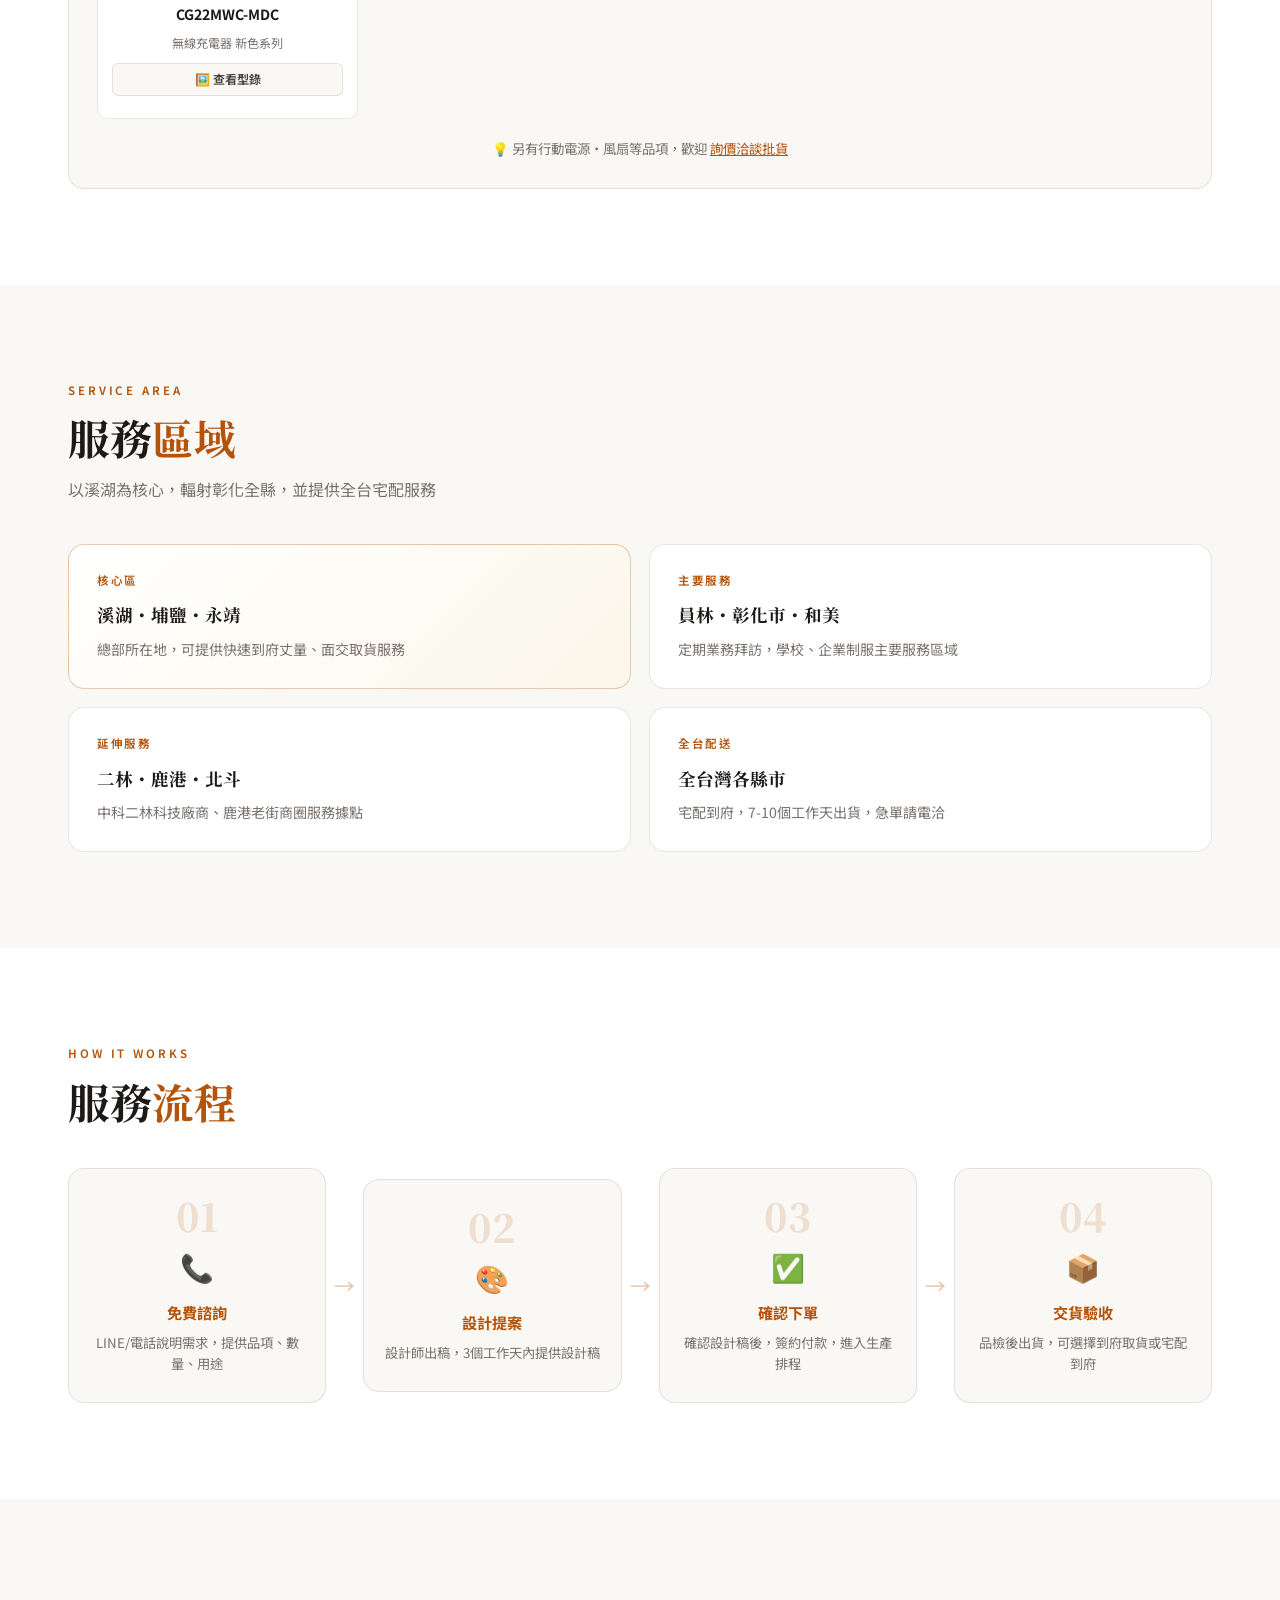
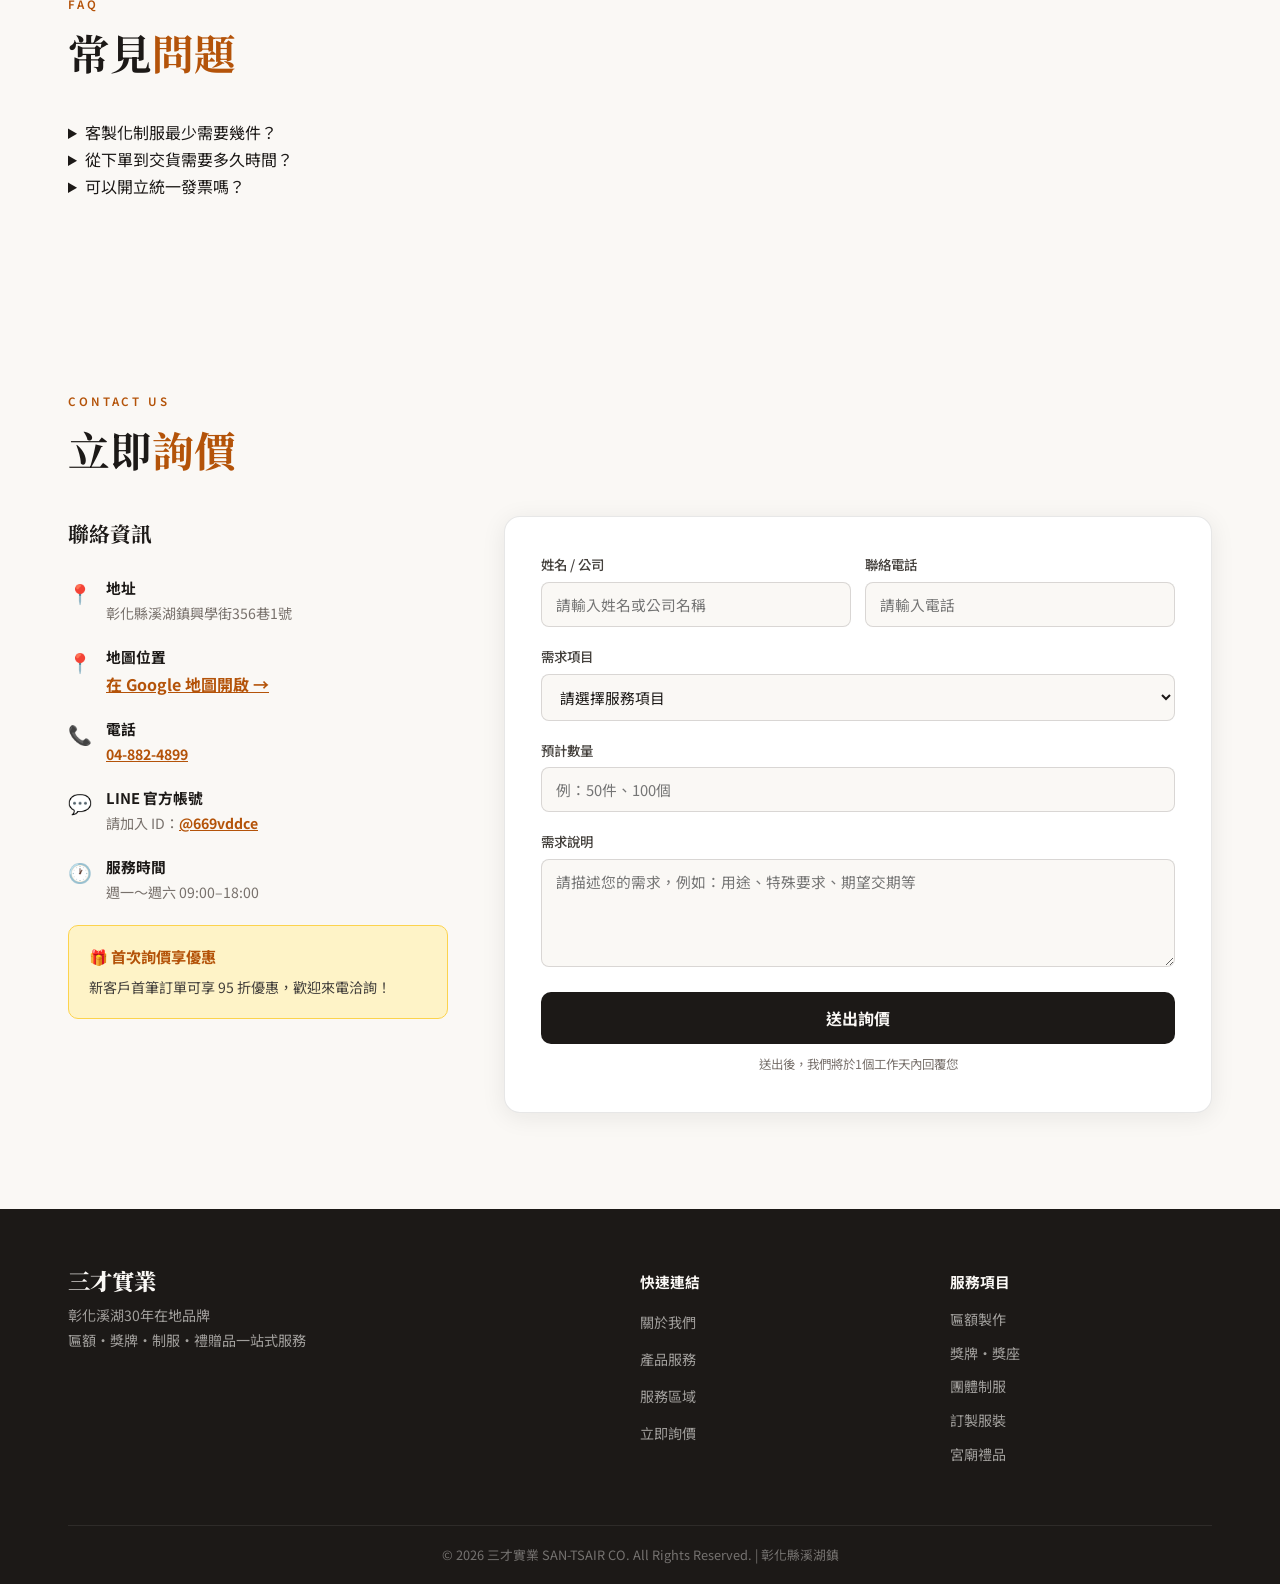
==== commit 19516255: "fix: cat=gift等分類篩選補真實型錄入口 + Service Worker改network-first修回頭訪客拿舊版問題 背景：昨日新增的?cat=gift/uniform/award網址" ====
--- a/index.html
+++ b/index.html
@@ -322,6 +322,8 @@
       <button class="filter-btn" data-filter="uniform">團體制服</button>
       <button class="filter-btn" data-filter="gift">禮品類</button>
     </div>
+    <!-- 篩到某分類時由 main.js updateCatalogHint 填入對應系列並顯示；該系列沒有上架廠商就維持隱藏 -->
+    <p class="catalog-hint" id="catalogHint" hidden>想看合作廠商的實際商品？<a href="#catalog">往下瀏覽「<span class="catalog-hint-label">品牌型錄</span>」→</a></p>
     <div class="products-grid">
       <div class="product-card" data-category="award" data-aos="fade-up" style="--delay:0s">
         <div class="product-icon">🏆</div>
@@ -425,7 +427,7 @@
     <h2 class="section-title">品牌型錄<span class="accent-text">線上瀏覽</span></h2>
     <p class="section-sub">合作廠商型錄線上直接查看，內容依廠商同意情形持續更新</p>
 
-    <h3 class="catalog-category-title">服飾・制服系列</h3>
+    <h3 class="catalog-category-title" id="catalog-uniform">服飾・制服系列</h3>
     <div class="catalog-suppliers">
 
       <!-- 大嘉衣業：同意狀態確認中，暫時下架（見 main.js VENDOR_ENABLED） -->
@@ -555,7 +557,7 @@
       </div>
     </div>
 
-    <h3 class="catalog-category-title">企業禮贈品系列</h3>
+    <h3 class="catalog-category-title" id="catalog-gift">企業禮贈品系列</h3>
     <div class="catalog-suppliers">
 
       <!-- 丹露實業：原型錄圖含批發售價與箱入數已違規下架，圖片已用 rapidocr 自動偵測+人工逐格複查去識別化
--- a/assets/css/style.min.css
+++ b/assets/css/style.min.css
@@ -1 +1 @@
-:root{--cream:#FAF8F5;--cream2:#F2EFE9;--cream3:#E8E4DC;--ink:#1C1917;--ink2:#44403C;--ink3:#78716C;--accent:#B45309;--accent2:#D97706;--accent-light:#FEF3C7;--accent-border:#FCD34D;--white:#FFFFFF;--radius:10px;--radius-lg:16px;--shadow:0 4px 24px rgba(28,25,23,0.08);--shadow-md:0 8px 40px rgba(28,25,23,0.12);--transition:0.25s ease;--border:1px solid rgba(28,25,23,0.1)}*,*::before,*::after{box-sizing:border-box;margin:0;padding:0}html{scroll-behavior:smooth;font-size:16px}body{font-family:'Noto Sans TC',sans-serif;background:var(--cream);color:var(--ink);line-height:1.7;overflow-x:hidden}.container{max-width:1200px;margin:0 auto;padding:0 28px}section{padding:96px 0}.section-label{font-size:.72rem;letter-spacing:.25em;color:var(--accent);text-transform:uppercase;margin-bottom:10px;font-weight:600}.section-title{font-family:'Noto Serif TC',serif;font-size:clamp(1.7rem,3.5vw,2.6rem);font-weight:700;line-height:1.3;margin-bottom:40px;color:var(--ink);word-break:keep-all}.section-sub{color:var(--ink3);font-size:1rem;margin-top:-28px;margin-bottom:40px}.accent-text{color:var(--accent)}.navbar{position:fixed;top:0;left:0;right:0;z-index:1000;padding:18px 0;transition:background .25s ease,box-shadow .25s ease}.navbar.scrolled{background:rgba(250,248,245,.97);box-shadow:0 1px 0 rgba(28,25,23,.08),0 4px 24px rgba(28,25,23,.08);backdrop-filter:blur(12px);padding:12px 0}.nav-inner{max-width:1200px;margin:0 auto;padding:0 28px;display:flex;align-items:center;justify-content:space-between}.logo{text-decoration:none;display:flex;flex-direction:column}.logo-zh{font-family:'Noto Serif TC',serif;font-size:1.35rem;font-weight:900;color:var(--ink);line-height:1}.logo-sub{font-size:.58rem;letter-spacing:.2em;color:var(--ink3);margin-top:2px}.nav-links{list-style:none;display:flex;gap:4px;align-items:center}.nav-links a{text-decoration:none;color:var(--ink2);font-size:.88rem;padding:8px 14px;border-radius:8px;transition:color .25s ease,background .25s ease}.nav-links a:hover{color:var(--accent);background:var(--accent-light)}.nav-cta{background:var(--ink)!important;color:var(--cream)!important;font-weight:700!important;border-radius:8px!important}.nav-cta:hover{background:var(--accent)!important;color:#fff!important}.hamburger{display:none;flex-direction:column;gap:5px;background:none;border:none;cursor:pointer;padding:4px}.hamburger span{display:block;width:24px;height:2px;background:var(--ink);border-radius:2px;transition:.25s ease}.hamburger.open span:nth-child(1){transform:translateY(7px) rotate(45deg)}.hamburger.open span:nth-child(2){opacity:0}.hamburger.open span:nth-child(3){transform:translateY(-7px) rotate(-45deg)}.hero{min-height:100vh;display:flex;align-items:center;position:relative;overflow:hidden;background:var(--cream)}.hero-bg{position:absolute;inset:0;background:radial-gradient(ellipse 70% 50% at 70% 40%,rgba(180,83,9,.07) 0%,transparent 70%),radial-gradient(ellipse 40% 60% at 10% 70%,rgba(217,119,6,.05) 0%,transparent 60%)}.hero-particles{position:absolute;inset:0;pointer-events:none}.particle{position:absolute;border-radius:50%;opacity:0;animation:float-up linear infinite;background:var(--accent2)}@keyframes float-up{0%{opacity:0;transform:translateY(0)}10%{opacity:.4}90%{opacity:.15}100%{opacity:0;transform:translateY(-100vh)}}.hero-content{position:relative;z-index:2;max-width:1200px;margin:0 auto;padding:130px 28px 60px}.hero-badge{display:inline-flex;align-items:center;gap:6px;background:var(--accent-light);border:1px solid var(--accent-border);color:var(--accent);padding:6px 16px;border-radius:100px;font-size:.82rem;letter-spacing:.06em;margin-bottom:28px;animation:fadeInDown .8s ease}.hero-title{font-family:'Noto Serif TC',serif;font-size:clamp(2.2rem,5.5vw,4.2rem);font-weight:900;line-height:1.15;color:var(--ink);margin-bottom:24px;animation:fadeInUp .9s ease .1s both}.hero-desc{font-size:clamp(1rem,1.8vw,1.15rem);color:var(--ink3);margin-bottom:40px;line-height:1.9;max-width:560px;animation:fadeInUp .9s ease .2s both}.hero-btns{display:flex;gap:14px;margin-bottom:60px;flex-wrap:wrap;animation:fadeInUp .9s ease .3s both}.btn-primary{background:var(--ink);color:var(--cream);padding:14px 32px;border-radius:var(--radius);font-weight:700;font-size:1rem;text-decoration:none;transition:.25s ease;box-shadow:0 2px 12px rgba(28,25,23,.2)}.btn-primary:hover{background:var(--accent);transform:translateY(-2px);box-shadow:0 6px 20px rgba(180,83,9,.3)}.btn-outline{border:1.5px solid rgba(28,25,23,.25);color:var(--ink2);padding:14px 32px;border-radius:var(--radius);font-weight:500;font-size:1rem;text-decoration:none;transition:.25s ease}.btn-outline:hover{border-color:var(--accent);color:var(--accent);background:var(--accent-light)}.hero-stats{display:flex;align-items:center;gap:28px;animation:fadeInUp .9s ease .4s both}.stat{display:flex;flex-direction:column}.stat-num{font-family:'Noto Serif TC',serif;font-size:1.9rem;font-weight:700;color:var(--ink)}.stat-label{font-size:.78rem;color:var(--ink3)}.stat-divider{width:1px;height:36px;background:rgba(28,25,23,.15)}.hero-scroll{position:absolute;bottom:32px;left:50%;transform:translateX(-50%);display:flex;flex-direction:column;align-items:center;gap:8px;color:var(--ink3);font-size:.72rem;letter-spacing:.1em}.scroll-arrow{width:18px;height:18px;border-right:2px solid var(--accent);border-bottom:2px solid var(--accent);transform:rotate(45deg);animation:bounce 1.5s infinite}@keyframes bounce{0%,100%{transform:rotate(45deg) translateY(0)}50%{transform:rotate(45deg) translateY(6px)}}.intent-picker{padding:56px 0 64px;background:var(--white)}.intent-picker-title{font-family:'Noto Serif TC',serif;font-size:clamp(1.5rem,3vw,2rem);font-weight:700;text-align:center;color:var(--ink);margin-bottom:32px}.intent-picker-title span{display:block;font-family:'Noto Sans TC',sans-serif;font-size:1rem;font-weight:500;color:var(--ink3);margin-top:8px}.intent-grid{display:grid;grid-template-columns:repeat(3,1fr);gap:24px}.intent-card{display:flex;flex-direction:column;align-items:center;justify-content:center;gap:10px;text-align:center;text-decoration:none;background:var(--cream);border:3px solid var(--cream3);border-radius:var(--radius-lg);padding:36px 20px;min-height:200px;transition:.25s ease}.intent-card:hover,.intent-card:active{border-color:var(--accent);background:var(--accent-light);transform:translateY(-4px);box-shadow:var(--shadow-md)}.intent-icon{font-size:3.4rem;line-height:1}.intent-text{display:flex;flex-direction:column;gap:4px}.intent-label{font-size:1.55rem;font-weight:900;color:var(--ink)}.intent-sub{font-size:1.05rem;color:var(--ink2);font-weight:500}@media(max-width:768px){.intent-grid{grid-template-columns:1fr;gap:16px}.intent-card{flex-direction:row;justify-content:flex-start;text-align:left;min-height:96px;padding:20px 24px;gap:20px}.intent-text{align-items:flex-start}.intent-icon{font-size:2.8rem}.intent-label{font-size:1.4rem}.intent-sub{font-size:1rem}}.marquee-bar{background:var(--ink);padding:13px 0;overflow:hidden;white-space:nowrap;position:relative}.marquee-bar::before,.marquee-bar::after{content:"";position:absolute;top:0;bottom:0;width:40px;z-index:2}.marquee-bar::before{left:0;background:linear-gradient(to right,var(--ink),transparent)}.marquee-bar::after{right:0;background:linear-gradient(to left,var(--ink),transparent)}.marquee-track{display:inline-flex;gap:48px;animation:marquee 26s linear infinite}.marquee-track span{color:var(--cream2);font-weight:600;font-size:.9rem;letter-spacing:.04em}@keyframes marquee{0%{transform:translateX(0)}100%{transform:translateX(-50%)}}.about{background:var(--white)}.about-grid{display:grid;grid-template-columns:1fr 320px;gap:64px;align-items:center}.about-text p{color:var(--ink2);margin-bottom:18px;font-size:1.02rem;line-height:1.9}.about-features{margin-top:28px;display:flex;flex-direction:column;gap:16px}.feature-item{display:flex;align-items:flex-start;gap:14px;background:var(--cream);padding:16px 20px;border-radius:var(--radius);border-left:3px solid var(--accent)}.feature-icon{font-size:1.4rem;flex-shrink:0}.feature-item strong{color:var(--ink);display:block;margin-bottom:3px;font-size:.95rem}.feature-item p{color:var(--ink3);font-size:.88rem;margin:0}.about-visual{display:flex;flex-direction:column;gap:14px}.about-card{padding:28px;border-radius:var(--radius-lg);text-align:center}.about-card.gold{background:var(--ink);color:var(--cream)}.about-card.dark{background:var(--cream2);border:var(--border)}.card-year{font-size:.76rem;letter-spacing:.2em;margin-bottom:8px;opacity:.6}.card-title{font-family:'Noto Serif TC',serif;font-size:1.2rem;font-weight:700}.card-desc{font-size:.88rem;opacity:.75;margin-top:8px}.card-num{font-family:'Noto Serif TC',serif;font-size:3rem;font-weight:900;color:var(--accent);line-height:1}.card-num small{font-size:1.2rem}.products{background:var(--cream)}.products-grid{display:grid;grid-template-columns:repeat(3,1fr);gap:20px}.product-card{background:var(--white);border:var(--border);border-radius:var(--radius-lg);padding:28px 24px;position:relative;transition:transform .25s ease,box-shadow .25s ease,border-color .25s ease;animation:fadeInUp .6s ease var(--delay) both}.product-card:hover{transform:translateY(-5px);box-shadow:var(--shadow-md);border-color:rgba(180,83,9,.2)}.product-card.featured{border-color:rgba(180,83,9,.3);background:linear-gradient(145deg,#fff,rgba(254,243,199,.3))}.featured-tag{position:absolute;top:14px;right:14px;background:var(--accent);color:#fff;font-size:.72rem;font-weight:700;padding:3px 10px;border-radius:100px}.product-icon{font-size:2.2rem;margin-bottom:14px}.product-card h3{font-family:'Noto Serif TC',serif;font-size:1.15rem;color:var(--ink);margin-bottom:10px}.product-card p{color:var(--ink3);font-size:.88rem;margin-bottom:18px;line-height:1.7}.product-list{list-style:none;margin-bottom:22px}.product-list li{color:var(--ink2);font-size:.86rem;padding:6px 0;border-bottom:1px solid rgba(28,25,23,.06);display:flex;align-items:center;gap:8px}.product-list li::before{content:›;color:var(--accent);font-size:.8rem;font-weight:700}.card-btn{display:block;text-align:center;background:var(--cream);border:var(--border);color:var(--ink);padding:10px;border-radius:8px;text-decoration:none;font-size:.88rem;font-weight:600;transition:.25s ease}.card-btn:hover{background:var(--ink);color:var(--cream);border-color:var(--ink)}.clients{background:var(--white)}.clients-grid{display:grid;grid-template-columns:repeat(4,1fr);gap:16px}.client-item{background:var(--cream);border:var(--border);border-radius:var(--radius);padding:24px 16px;display:flex;flex-direction:column;align-items:center;gap:10px;text-align:center;transition:.25s ease;cursor:default}.client-item:hover{border-color:rgba(180,83,9,.3);background:var(--accent-light);transform:translateY(-3px)}.c-icon{font-size:1.9rem}.client-item span:last-child{font-size:.9rem;color:var(--ink2);font-weight:500}.area{background:var(--cream)}.area-grid{display:grid;grid-template-columns:repeat(2,1fr);gap:18px}.area-card{background:var(--white);border:var(--border);border-radius:var(--radius-lg);padding:26px 28px;transition:.25s ease}.area-card:hover{border-color:rgba(180,83,9,.25);transform:translateY(-3px);box-shadow:var(--shadow)}.area-card.core{border-color:rgba(180,83,9,.3);background:linear-gradient(135deg,#fff,rgba(254,243,199,.25))}.area-tag{font-size:.72rem;letter-spacing:.15em;color:var(--accent);margin-bottom:10px;font-weight:600;text-transform:uppercase}.area-card h3{font-family:'Noto Serif TC',serif;font-size:1.1rem;color:var(--ink);margin-bottom:8px}.area-card p{color:var(--ink3);font-size:.88rem}.process{background:var(--white)}.process-steps{display:flex;align-items:center;gap:8px}.step{flex:1;background:var(--cream);border-radius:var(--radius-lg);padding:28px 20px;text-align:center;border:var(--border);transition:.25s ease}.step:hover{border-color:rgba(180,83,9,.25);transform:translateY(-3px);box-shadow:var(--shadow)}.step-num{font-family:'Noto Serif TC',serif;font-size:2.4rem;font-weight:900;color:rgba(180,83,9,.15);line-height:1;margin-bottom:8px}.step-icon{font-size:1.7rem;margin-bottom:10px}.step h4{color:var(--accent);font-size:.95rem;margin-bottom:6px}.step p{color:var(--ink3);font-size:.83rem;line-height:1.6}.step-arrow{font-size:1.3rem;color:rgba(180,83,9,.35);flex-shrink:0}.contact{background:var(--cream)}.contact-grid{display:grid;grid-template-columns:380px 1fr;gap:56px;align-items:start}.contact-info h3{font-family:'Noto Serif TC',serif;font-size:1.3rem;color:var(--ink);margin-bottom:24px}.info-item{display:flex;gap:14px;margin-bottom:18px;align-items:flex-start}.info-icon{font-size:1.2rem;flex-shrink:0;margin-top:2px}.info-item strong{display:block;color:var(--ink);margin-bottom:2px;font-size:.92rem}.info-item p{color:var(--ink3);font-size:.88rem;margin:0}.contact-highlight{background:var(--accent-light);border:1px solid var(--accent-border);border-radius:var(--radius);padding:18px 20px;margin-top:20px}.contact-highlight strong{color:var(--accent);display:block;margin-bottom:6px;font-size:.95rem}.contact-highlight p{color:var(--ink2);font-size:.88rem}.contact-form{background:var(--white);border:var(--border);border-radius:var(--radius-lg);padding:36px;box-shadow:var(--shadow)}.form-row{display:grid;grid-template-columns:1fr 1fr;gap:14px}.form-group{margin-bottom:18px}.form-group label{display:block;font-size:.84rem;color:var(--ink2);margin-bottom:6px;font-weight:500}.form-group input,.form-group select,.form-group textarea{width:100%;background:var(--cream);border:1px solid rgba(28,25,23,.15);border-radius:8px;padding:11px 14px;color:var(--ink);font-family:'Noto Sans TC',sans-serif;font-size:.92rem;transition:border-color .25s ease;outline:none;resize:vertical}.form-group input:focus,.form-group select:focus,.form-group textarea:focus{border-color:var(--accent);background:var(--white)}.form-group select option{background:var(--white)}.btn-submit{width:100%;background:var(--ink);color:var(--cream);border:none;border-radius:var(--radius);padding:14px;font-size:1rem;font-weight:700;cursor:pointer;transition:.25s ease;font-family:'Noto Sans TC',sans-serif}.btn-submit:hover{background:var(--accent);transform:translateY(-2px);box-shadow:0 6px 20px rgba(180,83,9,.3)}.form-note{text-align:center;color:var(--ink3);font-size:.78rem;margin-top:10px}.footer{background:var(--ink);padding:60px 0 0;color:var(--cream2)}.footer-grid{display:grid;grid-template-columns:2fr 1fr 1fr;gap:48px;padding-bottom:48px}.footer-brand .logo-zh{font-family:'Noto Serif TC',serif;font-size:1.4rem;font-weight:900;color:var(--cream);margin-bottom:12px}.footer-brand p{color:rgba(250,248,245,.6);font-size:.88rem;line-height:1.8}.footer-links h4,.footer-services h4{color:var(--cream);margin-bottom:14px;font-size:.92rem}.footer-links ul,.footer-services ul{list-style:none}.footer-links li,.footer-services li{margin-bottom:10px}.footer-links a{color:rgba(250,248,245,.6);text-decoration:none;font-size:.88rem;transition:color .25s ease}.footer-links a:hover{color:var(--accent2)}.footer-services li{color:rgba(250,248,245,.6);font-size:.88rem}.footer-bottom{border-top:1px solid rgba(250,248,245,.08);padding:18px 0;text-align:center;color:rgba(250,248,245,.4);font-size:.8rem}.floating-btn{position:fixed;bottom:28px;right:24px;background:var(--ink);color:var(--cream);border-radius:100px;padding:13px 20px;display:flex;align-items:center;gap:8px;text-decoration:none;font-weight:700;font-size:.88rem;box-shadow:0 4px 20px rgba(28,25,23,.25);transition:.25s ease;z-index:999;animation:pulse-ink 3s infinite}.floating-btn:hover{background:var(--accent);transform:scale(1.04);box-shadow:0 6px 28px rgba(180,83,9,.4)}@keyframes pulse-ink{0%,100%{box-shadow:0 4px 20px rgba(28,25,23,.25)}50%{box-shadow:0 4px 32px rgba(28,25,23,.4)}}@keyframes fadeInUp{from{opacity:0;transform:translateY(22px)}to{opacity:1;transform:translateY(0)}}@keyframes fadeInDown{from{opacity:0;transform:translateY(-14px)}to{opacity:1;transform:translateY(0)}}.reveal{opacity:0;transform:translateY(18px);transition:opacity .6s ease,transform .6s ease}.reveal.visible{opacity:1;transform:none}.catalog-section{background:var(--white)}.catalog-category-title{font-family:'Noto Serif TC',serif;font-size:1.05rem;font-weight:700;color:var(--accent);margin:32px 0 18px}.catalog-category-title:first-of-type{margin-top:0}.catalog-suppliers{display:flex;flex-direction:column;gap:36px}.supplier-block{background:var(--cream);border:var(--border);border-radius:var(--radius-lg);padding:28px}.catalog-subcategory{font-family:'Noto Sans TC',sans-serif;font-size:.8rem;font-weight:700;color:var(--accent);letter-spacing:.03em;margin:0 0 14px;opacity:.85;text-transform:uppercase}.supplier-header{display:flex;align-items:center;gap:18px;margin-bottom:24px;flex-wrap:wrap}.supplier-logo{font-size:2rem}.supplier-header h3{font-family:'Noto Serif TC',serif;font-size:1.2rem;color:var(--ink);margin-bottom:4px}.supplier-header p{color:var(--ink3);font-size:.83rem}.supplier-tag{background:var(--accent-light);border:1px solid var(--accent-border);color:var(--accent);font-size:.7rem;padding:2px 10px;border-radius:100px;margin-left:8px;font-weight:400}.supplier-web{margin-left:auto;color:var(--ink2);text-decoration:none;font-size:.88rem;border:var(--border);padding:6px 14px;border-radius:8px;transition:.25s ease;white-space:nowrap}.supplier-web:hover{background:var(--ink);color:var(--cream);border-color:var(--ink)}.brand-cards{display:grid;grid-template-columns:repeat(4,1fr);gap:14px;margin-bottom:18px}.brand-card{background:var(--white);border:var(--border);border-radius:var(--radius);padding:22px 14px;text-align:center;cursor:pointer;transition:.25s ease;position:relative;overflow:hidden}.brand-card::after{content:;position:absolute;bottom:0;left:0;right:0;height:3px;background:var(--accent);transform:scaleX(0);transition:transform .25s ease}.brand-card:hover{border-color:rgba(180,83,9,.3);transform:translateY(-4px);box-shadow:var(--shadow-md)}.brand-card:hover::after{transform:scaleX(1)}.brand-logo{font-size:1.9rem;margin-bottom:8px}.brand-name{font-weight:700;color:var(--ink);font-size:.88rem;margin-bottom:7px}.brand-desc{color:var(--ink3);font-size:.76rem;line-height:1.6;margin-bottom:10px}.brand-action{background:var(--cream);border:var(--border);color:var(--ink2);font-size:.76rem;padding:5px 10px;border-radius:6px;font-weight:600}.brand-card:hover .brand-action{background:var(--accent);color:#fff;border-color:var(--accent)}.catalog-note{color:var(--ink3);font-size:.84rem;text-align:center;margin-top:4px}.catalog-note a{color:var(--accent);text-decoration:underline}.catalog-pdf-modal{position:fixed;inset:0;background:rgba(28,25,23,.75);z-index:2000;display:none;align-items:center;justify-content:center;padding:16px;backdrop-filter:blur(8px)}.catalog-pdf-modal.open{display:flex}.pdf-modal-inner{background:var(--white);border:var(--border);border-radius:var(--radius-lg);width:100%;max-width:960px;max-height:90vh;display:flex;flex-direction:column;overflow:hidden;box-shadow:0 24px 80px rgba(28,25,23,.2)}.pdf-modal-header{display:flex;align-items:center;justify-content:space-between;padding:14px 22px;border-bottom:var(--border);background:var(--cream)}#pdfModalTitle{font-weight:700;color:var(--ink);font-size:.95rem}.close-btn{background:rgba(28,25,23,.07);border:none;color:var(--ink);width:30px;height:30px;border-radius:50%;cursor:pointer;font-size:.95rem;transition:.25s ease}.close-btn:hover{background:rgba(28,25,23,.15)}.pdf-modal-body{flex:1;min-height:0}.pdf-modal-body iframe{width:100%;height:65vh;display:block}.pdf-fallback{padding:40px;text-align:center}.pdf-fallback p{color:var(--ink3);margin-bottom:16px}.pdf-modal-footer{padding:14px 22px;border-top:var(--border);display:flex;gap:10px;justify-content:flex-end;background:var(--cream)}.gallery-viewer{position:relative;height:65vh;background:var(--cream2);display:flex;align-items:center;justify-content:center;overflow:hidden}.gallery-viewer img{max-width:100%;max-height:100%;object-fit:contain;user-select:none}.gallery-nav{position:absolute;top:50%;transform:translateY(-50%);background:rgba(28,25,23,.55);color:#fff;border:none;width:42px;height:42px;border-radius:50%;font-size:1.4rem;cursor:pointer;transition:.2s ease;display:flex;align-items:center;justify-content:center}.gallery-nav:hover{background:rgba(28,25,23,.8)}.gallery-nav:disabled{opacity:.3;cursor:default}.gallery-nav.prev{left:14px}.gallery-nav.next{right:14px}.gallery-counter{position:absolute;bottom:12px;left:50%;transform:translateX(-50%);background:rgba(28,25,23,.6);color:#fff;font-size:.78rem;padding:4px 12px;border-radius:100px}@media(max-width:1024px){.products-grid{grid-template-columns:repeat(2,1fr)}.about-grid{grid-template-columns:1fr}.about-visual{flex-direction:row}.contact-grid{grid-template-columns:1fr}}@media(max-width:900px){.brand-cards{grid-template-columns:repeat(2,1fr)}}@media(max-width:768px){section{padding:60px 0}.nav-links{display:none;position:fixed;top:60px;left:0;right:0;background:rgba(250,248,245,.98);flex-direction:column;padding:20px;gap:4px;backdrop-filter:blur(12px);border-bottom:var(--border);box-shadow:var(--shadow-md)}.nav-links.open{display:flex}.nav-links a{width:100%;padding:12px 16px}.hamburger{display:flex}.hero-content{padding:100px 24px 56px}.hero-stats{gap:16px}.stat-num{font-size:1.5rem}.products-grid{grid-template-columns:1fr}.clients-grid{grid-template-columns:repeat(2,1fr)}.area-grid{grid-template-columns:1fr}.process-steps{flex-direction:column}.step-arrow{transform:rotate(90deg)}.contact-grid{grid-template-columns:1fr}.form-row{grid-template-columns:1fr}.footer-grid{grid-template-columns:1fr;gap:28px}.about-visual{flex-direction:column}.fb-text{display:none}body{padding-bottom:80px}.floating-btn{width:50px;height:50px;border-radius:50%;padding:0;justify-content:center;bottom:16px;right:16px}.floating-btn span:first-child{font-size:1.3rem}.brand-cards{grid-template-columns:repeat(2,1fr)}.pdf-modal-footer{flex-direction:column}}@media(max-width:480px){.hero-title{font-size:2rem}.hero-btns{flex-direction:column;gap:12px}.btn-primary,.btn-outline{width:100%;text-align:center;padding:14px 24px}.section-title{font-size:1.55rem}.brand-cards{grid-template-columns:1fr}}@media(max-width:375px){.container{padding:0 16px}.hero-content{padding:88px 16px 48px}.hero-title{font-size:1.75rem;line-height:1.2}.hero-badge{font-size:.72rem;padding:5px 12px}.hero-desc{font-size:.9rem}.hero-stats{flex-direction:column;align-items:flex-start;gap:12px}.stat-divider{display:none}.section-title{font-size:1.4rem}.nav-inner{padding:0 16px}.logo-zh{font-size:1.15rem}.floating-btn{bottom:16px;right:14px}.contact-form{padding:24px 18px}.form-group input,.form-group select,.form-group textarea{font-size:.88rem}.product-card{padding:22px 18px}.brand-cards{grid-template-columns:1fr}.supplier-mini{flex-wrap:wrap}.sm-btn{margin-left:0;margin-top:6px}}[data-theme="dark"]{--cream:#121212;--cream2:#1E1E1E;--cream3:#2D2D2D;--ink:#F5F5F5;--ink2:#E0E0E0;--ink3:#A0A0A0;--white:#181818;--border:1px solid rgba(255,255,255,0.1)}.theme-toggle{background:transparent;border:none;font-size:1.4rem;cursor:pointer;padding:5px;margin-right:10px}.filter-btn{padding:8px 16px;border:var(--border);border-radius:20px;background:var(--white);color:var(--ink);cursor:pointer;transition:0.3s}.filter-btn.active,.filter-btn:hover{background:var(--ink);color:var(--cream)}.line-float-btn{position:fixed;bottom:80px;right:16px;background:#00B900;width:50px;height:50px;border-radius:50%;display:flex;align-items:center;justify-content:center;box-shadow:0 4px 12px rgba(0,185,0,0.4);z-index:998;transition:transform 0.2s ease,box-shadow 0.2s ease}.line-float-btn:hover{transform:scale(1.08);box-shadow:0 6px 16px rgba(0,185,0,0.5)}@media(max-width:768px){.line-float-btn{bottom:80px}}.sticky-cta-bar{display:none}@media(max-width:768px){.sticky-cta-bar{display:flex;position:fixed;bottom:0;left:0;right:0;z-index:1000;box-shadow:0 -4px 16px rgba(0,0,0,.15)}.sticky-cta-bar a{flex:1;display:flex;align-items:center;justify-content:center;gap:8px;padding:14px 8px;font-weight:700;font-size:.92rem;text-decoration:none;color:#fff}.sticky-cta-bar .cta-call{background:var(--ink)}.sticky-cta-bar .cta-line{background:#00B900}.floating-btn,.line-float-btn{display:none}body{padding-bottom:56px}}+:root{--cream:#FAF8F5;--cream2:#F2EFE9;--cream3:#E8E4DC;--ink:#1C1917;--ink2:#44403C;--ink3:#78716C;--accent:#B45309;--accent2:#D97706;--accent-light:#FEF3C7;--accent-border:#FCD34D;--white:#FFFFFF;--radius:10px;--radius-lg:16px;--shadow:0 4px 24px rgba(28,25,23,0.08);--shadow-md:0 8px 40px rgba(28,25,23,0.12);--transition:0.25s ease;--border:1px solid rgba(28,25,23,0.1)}*,*::before,*::after{box-sizing:border-box;margin:0;padding:0}html{scroll-behavior:smooth;font-size:16px}body{font-family:'Noto Sans TC',sans-serif;background:var(--cream);color:var(--ink);line-height:1.7;overflow-x:hidden}.container{max-width:1200px;margin:0 auto;padding:0 28px}section{padding:96px 0}.section-label{font-size:.72rem;letter-spacing:.25em;color:var(--accent);text-transform:uppercase;margin-bottom:10px;font-weight:600}.section-title{font-family:'Noto Serif TC',serif;font-size:clamp(1.7rem,3.5vw,2.6rem);font-weight:700;line-height:1.3;margin-bottom:40px;color:var(--ink);word-break:keep-all}.section-sub{color:var(--ink3);font-size:1rem;margin-top:-28px;margin-bottom:40px}.accent-text{color:var(--accent)}.navbar{position:fixed;top:0;left:0;right:0;z-index:1000;padding:18px 0;transition:background .25s ease,box-shadow .25s ease}.navbar.scrolled{background:rgba(250,248,245,.97);box-shadow:0 1px 0 rgba(28,25,23,.08),0 4px 24px rgba(28,25,23,.08);backdrop-filter:blur(12px);padding:12px 0}.nav-inner{max-width:1200px;margin:0 auto;padding:0 28px;display:flex;align-items:center;justify-content:space-between}.logo{text-decoration:none;display:flex;flex-direction:column}.logo-zh{font-family:'Noto Serif TC',serif;font-size:1.35rem;font-weight:900;color:var(--ink);line-height:1}.logo-sub{font-size:.58rem;letter-spacing:.2em;color:var(--ink3);margin-top:2px}.nav-links{list-style:none;display:flex;gap:4px;align-items:center}.nav-links a{text-decoration:none;color:var(--ink2);font-size:.88rem;padding:8px 14px;border-radius:8px;transition:color .25s ease,background .25s ease}.nav-links a:hover{color:var(--accent);background:var(--accent-light)}.nav-cta{background:var(--ink)!important;color:var(--cream)!important;font-weight:700!important;border-radius:8px!important}.nav-cta:hover{background:var(--accent)!important;color:#fff!important}.hamburger{display:none;flex-direction:column;gap:5px;background:none;border:none;cursor:pointer;padding:4px}.hamburger span{display:block;width:24px;height:2px;background:var(--ink);border-radius:2px;transition:.25s ease}.hamburger.open span:nth-child(1){transform:translateY(7px) rotate(45deg)}.hamburger.open span:nth-child(2){opacity:0}.hamburger.open span:nth-child(3){transform:translateY(-7px) rotate(-45deg)}.hero{min-height:100vh;display:flex;align-items:center;position:relative;overflow:hidden;background:var(--cream)}.hero-bg{position:absolute;inset:0;background:radial-gradient(ellipse 70% 50% at 70% 40%,rgba(180,83,9,.07) 0%,transparent 70%),radial-gradient(ellipse 40% 60% at 10% 70%,rgba(217,119,6,.05) 0%,transparent 60%)}.hero-particles{position:absolute;inset:0;pointer-events:none}.particle{position:absolute;border-radius:50%;opacity:0;animation:float-up linear infinite;background:var(--accent2)}@keyframes float-up{0%{opacity:0;transform:translateY(0)}10%{opacity:.4}90%{opacity:.15}100%{opacity:0;transform:translateY(-100vh)}}.hero-content{position:relative;z-index:2;max-width:1200px;margin:0 auto;padding:130px 28px 60px}.hero-badge{display:inline-flex;align-items:center;gap:6px;background:var(--accent-light);border:1px solid var(--accent-border);color:var(--accent);padding:6px 16px;border-radius:100px;font-size:.82rem;letter-spacing:.06em;margin-bottom:28px;animation:fadeInDown .8s ease}.hero-title{font-family:'Noto Serif TC',serif;font-size:clamp(2.2rem,5.5vw,4.2rem);font-weight:900;line-height:1.15;color:var(--ink);margin-bottom:24px;animation:fadeInUp .9s ease .1s both}.hero-desc{font-size:clamp(1rem,1.8vw,1.15rem);color:var(--ink3);margin-bottom:40px;line-height:1.9;max-width:560px;animation:fadeInUp .9s ease .2s both}.hero-btns{display:flex;gap:14px;margin-bottom:60px;flex-wrap:wrap;animation:fadeInUp .9s ease .3s both}.btn-primary{background:var(--ink);color:var(--cream);padding:14px 32px;border-radius:var(--radius);font-weight:700;font-size:1rem;text-decoration:none;transition:.25s ease;box-shadow:0 2px 12px rgba(28,25,23,.2)}.btn-primary:hover{background:var(--accent);transform:translateY(-2px);box-shadow:0 6px 20px rgba(180,83,9,.3)}.btn-outline{border:1.5px solid rgba(28,25,23,.25);color:var(--ink2);padding:14px 32px;border-radius:var(--radius);font-weight:500;font-size:1rem;text-decoration:none;transition:.25s ease}.btn-outline:hover{border-color:var(--accent);color:var(--accent);background:var(--accent-light)}.hero-stats{display:flex;align-items:center;gap:28px;animation:fadeInUp .9s ease .4s both}.stat{display:flex;flex-direction:column}.stat-num{font-family:'Noto Serif TC',serif;font-size:1.9rem;font-weight:700;color:var(--ink)}.stat-label{font-size:.78rem;color:var(--ink3)}.stat-divider{width:1px;height:36px;background:rgba(28,25,23,.15)}.hero-scroll{position:absolute;bottom:32px;left:50%;transform:translateX(-50%);display:flex;flex-direction:column;align-items:center;gap:8px;color:var(--ink3);font-size:.72rem;letter-spacing:.1em}.scroll-arrow{width:18px;height:18px;border-right:2px solid var(--accent);border-bottom:2px solid var(--accent);transform:rotate(45deg);animation:bounce 1.5s infinite}@keyframes bounce{0%,100%{transform:rotate(45deg) translateY(0)}50%{transform:rotate(45deg) translateY(6px)}}.intent-picker{padding:56px 0 64px;background:var(--white)}.intent-picker-title{font-family:'Noto Serif TC',serif;font-size:clamp(1.5rem,3vw,2rem);font-weight:700;text-align:center;color:var(--ink);margin-bottom:32px}.intent-picker-title span{display:block;font-family:'Noto Sans TC',sans-serif;font-size:1rem;font-weight:500;color:var(--ink3);margin-top:8px}.intent-grid{display:grid;grid-template-columns:repeat(3,1fr);gap:24px}.intent-card{display:flex;flex-direction:column;align-items:center;justify-content:center;gap:10px;text-align:center;text-decoration:none;background:var(--cream);border:3px solid var(--cream3);border-radius:var(--radius-lg);padding:36px 20px;min-height:200px;transition:.25s ease}.intent-card:hover,.intent-card:active{border-color:var(--accent);background:var(--accent-light);transform:translateY(-4px);box-shadow:var(--shadow-md)}.intent-icon{font-size:3.4rem;line-height:1}.intent-text{display:flex;flex-direction:column;gap:4px}.intent-label{font-size:1.55rem;font-weight:900;color:var(--ink)}.intent-sub{font-size:1.05rem;color:var(--ink2);font-weight:500}@media(max-width:768px){.intent-grid{grid-template-columns:1fr;gap:16px}.intent-card{flex-direction:row;justify-content:flex-start;text-align:left;min-height:96px;padding:20px 24px;gap:20px}.intent-text{align-items:flex-start}.intent-icon{font-size:2.8rem}.intent-label{font-size:1.4rem}.intent-sub{font-size:1rem}}.marquee-bar{background:var(--ink);padding:13px 0;overflow:hidden;white-space:nowrap;position:relative}.marquee-bar::before,.marquee-bar::after{content:"";position:absolute;top:0;bottom:0;width:40px;z-index:2}.marquee-bar::before{left:0;background:linear-gradient(to right,var(--ink),transparent)}.marquee-bar::after{right:0;background:linear-gradient(to left,var(--ink),transparent)}.marquee-track{display:inline-flex;gap:48px;animation:marquee 26s linear infinite}.marquee-track span{color:var(--cream2);font-weight:600;font-size:.9rem;letter-spacing:.04em}@keyframes marquee{0%{transform:translateX(0)}100%{transform:translateX(-50%)}}.about{background:var(--white)}.about-grid{display:grid;grid-template-columns:1fr 320px;gap:64px;align-items:center}.about-text p{color:var(--ink2);margin-bottom:18px;font-size:1.02rem;line-height:1.9}.about-features{margin-top:28px;display:flex;flex-direction:column;gap:16px}.feature-item{display:flex;align-items:flex-start;gap:14px;background:var(--cream);padding:16px 20px;border-radius:var(--radius);border-left:3px solid var(--accent)}.feature-icon{font-size:1.4rem;flex-shrink:0}.feature-item strong{color:var(--ink);display:block;margin-bottom:3px;font-size:.95rem}.feature-item p{color:var(--ink3);font-size:.88rem;margin:0}.about-visual{display:flex;flex-direction:column;gap:14px}.about-card{padding:28px;border-radius:var(--radius-lg);text-align:center}.about-card.gold{background:var(--ink);color:var(--cream)}.about-card.dark{background:var(--cream2);border:var(--border)}.card-year{font-size:.76rem;letter-spacing:.2em;margin-bottom:8px;opacity:.6}.card-title{font-family:'Noto Serif TC',serif;font-size:1.2rem;font-weight:700}.card-desc{font-size:.88rem;opacity:.75;margin-top:8px}.card-num{font-family:'Noto Serif TC',serif;font-size:3rem;font-weight:900;color:var(--accent);line-height:1}.card-num small{font-size:1.2rem}.products{background:var(--cream)}.products-grid{display:grid;grid-template-columns:repeat(3,1fr);gap:20px}.product-card{background:var(--white);border:var(--border);border-radius:var(--radius-lg);padding:28px 24px;position:relative;transition:transform .25s ease,box-shadow .25s ease,border-color .25s ease;animation:fadeInUp .6s ease var(--delay) both}.product-card:hover{transform:translateY(-5px);box-shadow:var(--shadow-md);border-color:rgba(180,83,9,.2)}.product-card.featured{border-color:rgba(180,83,9,.3);background:linear-gradient(145deg,#fff,rgba(254,243,199,.3))}.featured-tag{position:absolute;top:14px;right:14px;background:var(--accent);color:#fff;font-size:.72rem;font-weight:700;padding:3px 10px;border-radius:100px}.product-icon{font-size:2.2rem;margin-bottom:14px}.product-card h3{font-family:'Noto Serif TC',serif;font-size:1.15rem;color:var(--ink);margin-bottom:10px}.product-card p{color:var(--ink3);font-size:.88rem;margin-bottom:18px;line-height:1.7}.product-list{list-style:none;margin-bottom:22px}.product-list li{color:var(--ink2);font-size:.86rem;padding:6px 0;border-bottom:1px solid rgba(28,25,23,.06);display:flex;align-items:center;gap:8px}.product-list li::before{content:›;color:var(--accent);font-size:.8rem;font-weight:700}.card-btn{display:block;text-align:center;background:var(--cream);border:var(--border);color:var(--ink);padding:10px;border-radius:8px;text-decoration:none;font-size:.88rem;font-weight:600;transition:.25s ease}.card-btn:hover{background:var(--ink);color:var(--cream);border-color:var(--ink)}.clients{background:var(--white)}.clients-grid{display:grid;grid-template-columns:repeat(4,1fr);gap:16px}.client-item{background:var(--cream);border:var(--border);border-radius:var(--radius);padding:24px 16px;display:flex;flex-direction:column;align-items:center;gap:10px;text-align:center;transition:.25s ease;cursor:default}.client-item:hover{border-color:rgba(180,83,9,.3);background:var(--accent-light);transform:translateY(-3px)}.c-icon{font-size:1.9rem}.client-item span:last-child{font-size:.9rem;color:var(--ink2);font-weight:500}.area{background:var(--cream)}.area-grid{display:grid;grid-template-columns:repeat(2,1fr);gap:18px}.area-card{background:var(--white);border:var(--border);border-radius:var(--radius-lg);padding:26px 28px;transition:.25s ease}.area-card:hover{border-color:rgba(180,83,9,.25);transform:translateY(-3px);box-shadow:var(--shadow)}.area-card.core{border-color:rgba(180,83,9,.3);background:linear-gradient(135deg,#fff,rgba(254,243,199,.25))}.area-tag{font-size:.72rem;letter-spacing:.15em;color:var(--accent);margin-bottom:10px;font-weight:600;text-transform:uppercase}.area-card h3{font-family:'Noto Serif TC',serif;font-size:1.1rem;color:var(--ink);margin-bottom:8px}.area-card p{color:var(--ink3);font-size:.88rem}.process{background:var(--white)}.process-steps{display:flex;align-items:center;gap:8px}.step{flex:1;background:var(--cream);border-radius:var(--radius-lg);padding:28px 20px;text-align:center;border:var(--border);transition:.25s ease}.step:hover{border-color:rgba(180,83,9,.25);transform:translateY(-3px);box-shadow:var(--shadow)}.step-num{font-family:'Noto Serif TC',serif;font-size:2.4rem;font-weight:900;color:rgba(180,83,9,.15);line-height:1;margin-bottom:8px}.step-icon{font-size:1.7rem;margin-bottom:10px}.step h4{color:var(--accent);font-size:.95rem;margin-bottom:6px}.step p{color:var(--ink3);font-size:.83rem;line-height:1.6}.step-arrow{font-size:1.3rem;color:rgba(180,83,9,.35);flex-shrink:0}.contact{background:var(--cream)}.contact-grid{display:grid;grid-template-columns:380px 1fr;gap:56px;align-items:start}.contact-info h3{font-family:'Noto Serif TC',serif;font-size:1.3rem;color:var(--ink);margin-bottom:24px}.info-item{display:flex;gap:14px;margin-bottom:18px;align-items:flex-start}.info-icon{font-size:1.2rem;flex-shrink:0;margin-top:2px}.info-item strong{display:block;color:var(--ink);margin-bottom:2px;font-size:.92rem}.info-item p{color:var(--ink3);font-size:.88rem;margin:0}.contact-highlight{background:var(--accent-light);border:1px solid var(--accent-border);border-radius:var(--radius);padding:18px 20px;margin-top:20px}.contact-highlight strong{color:var(--accent);display:block;margin-bottom:6px;font-size:.95rem}.contact-highlight p{color:var(--ink2);font-size:.88rem}.contact-form{background:var(--white);border:var(--border);border-radius:var(--radius-lg);padding:36px;box-shadow:var(--shadow)}.form-row{display:grid;grid-template-columns:1fr 1fr;gap:14px}.form-group{margin-bottom:18px}.form-group label{display:block;font-size:.84rem;color:var(--ink2);margin-bottom:6px;font-weight:500}.form-group input,.form-group select,.form-group textarea{width:100%;background:var(--cream);border:1px solid rgba(28,25,23,.15);border-radius:8px;padding:11px 14px;color:var(--ink);font-family:'Noto Sans TC',sans-serif;font-size:.92rem;transition:border-color .25s ease;outline:none;resize:vertical}.form-group input:focus,.form-group select:focus,.form-group textarea:focus{border-color:var(--accent);background:var(--white)}.form-group select option{background:var(--white)}.btn-submit{width:100%;background:var(--ink);color:var(--cream);border:none;border-radius:var(--radius);padding:14px;font-size:1rem;font-weight:700;cursor:pointer;transition:.25s ease;font-family:'Noto Sans TC',sans-serif}.btn-submit:hover{background:var(--accent);transform:translateY(-2px);box-shadow:0 6px 20px rgba(180,83,9,.3)}.form-note{text-align:center;color:var(--ink3);font-size:.78rem;margin-top:10px}.footer{background:var(--ink);padding:60px 0 0;color:var(--cream2)}.footer-grid{display:grid;grid-template-columns:2fr 1fr 1fr;gap:48px;padding-bottom:48px}.footer-brand .logo-zh{font-family:'Noto Serif TC',serif;font-size:1.4rem;font-weight:900;color:var(--cream);margin-bottom:12px}.footer-brand p{color:rgba(250,248,245,.6);font-size:.88rem;line-height:1.8}.footer-links h4,.footer-services h4{color:var(--cream);margin-bottom:14px;font-size:.92rem}.footer-links ul,.footer-services ul{list-style:none}.footer-links li,.footer-services li{margin-bottom:10px}.footer-links a{color:rgba(250,248,245,.6);text-decoration:none;font-size:.88rem;transition:color .25s ease}.footer-links a:hover{color:var(--accent2)}.footer-services li{color:rgba(250,248,245,.6);font-size:.88rem}.footer-bottom{border-top:1px solid rgba(250,248,245,.08);padding:18px 0;text-align:center;color:rgba(250,248,245,.4);font-size:.8rem}.floating-btn{position:fixed;bottom:28px;right:24px;background:var(--ink);color:var(--cream);border-radius:100px;padding:13px 20px;display:flex;align-items:center;gap:8px;text-decoration:none;font-weight:700;font-size:.88rem;box-shadow:0 4px 20px rgba(28,25,23,.25);transition:.25s ease;z-index:999;animation:pulse-ink 3s infinite}.floating-btn:hover{background:var(--accent);transform:scale(1.04);box-shadow:0 6px 28px rgba(180,83,9,.4)}@keyframes pulse-ink{0%,100%{box-shadow:0 4px 20px rgba(28,25,23,.25)}50%{box-shadow:0 4px 32px rgba(28,25,23,.4)}}@keyframes fadeInUp{from{opacity:0;transform:translateY(22px)}to{opacity:1;transform:translateY(0)}}@keyframes fadeInDown{from{opacity:0;transform:translateY(-14px)}to{opacity:1;transform:translateY(0)}}.reveal{opacity:0;transform:translateY(18px);transition:opacity .6s ease,transform .6s ease}.reveal.visible{opacity:1;transform:none}.catalog-section{background:var(--white)}.catalog-category-title{font-family:'Noto Serif TC',serif;font-size:1.05rem;font-weight:700;color:var(--accent);margin:32px 0 18px}.catalog-category-title:first-of-type{margin-top:0}.catalog-suppliers{display:flex;flex-direction:column;gap:36px}.supplier-block{background:var(--cream);border:var(--border);border-radius:var(--radius-lg);padding:28px}.catalog-subcategory{font-family:'Noto Sans TC',sans-serif;font-size:.8rem;font-weight:700;color:var(--accent);letter-spacing:.03em;margin:0 0 14px;opacity:.85;text-transform:uppercase}.supplier-header{display:flex;align-items:center;gap:18px;margin-bottom:24px;flex-wrap:wrap}.supplier-logo{font-size:2rem}.supplier-header h3{font-family:'Noto Serif TC',serif;font-size:1.2rem;color:var(--ink);margin-bottom:4px}.supplier-header p{color:var(--ink3);font-size:.83rem}.supplier-tag{background:var(--accent-light);border:1px solid var(--accent-border);color:var(--accent);font-size:.7rem;padding:2px 10px;border-radius:100px;margin-left:8px;font-weight:400}.supplier-web{margin-left:auto;color:var(--ink2);text-decoration:none;font-size:.88rem;border:var(--border);padding:6px 14px;border-radius:8px;transition:.25s ease;white-space:nowrap}.supplier-web:hover{background:var(--ink);color:var(--cream);border-color:var(--ink)}.brand-cards{display:grid;grid-template-columns:repeat(4,1fr);gap:14px;margin-bottom:18px}.brand-card{background:var(--white);border:var(--border);border-radius:var(--radius);padding:22px 14px;text-align:center;cursor:pointer;transition:.25s ease;position:relative;overflow:hidden}.brand-card::after{content:;position:absolute;bottom:0;left:0;right:0;height:3px;background:var(--accent);transform:scaleX(0);transition:transform .25s ease}.brand-card:hover{border-color:rgba(180,83,9,.3);transform:translateY(-4px);box-shadow:var(--shadow-md)}.brand-card:hover::after{transform:scaleX(1)}.brand-logo{font-size:1.9rem;margin-bottom:8px}.brand-name{font-weight:700;color:var(--ink);font-size:.88rem;margin-bottom:7px}.brand-desc{color:var(--ink3);font-size:.76rem;line-height:1.6;margin-bottom:10px}.brand-action{background:var(--cream);border:var(--border);color:var(--ink2);font-size:.76rem;padding:5px 10px;border-radius:6px;font-weight:600}.brand-card:hover .brand-action{background:var(--accent);color:#fff;border-color:var(--accent)}.catalog-note{color:var(--ink3);font-size:.84rem;text-align:center;margin-top:4px}.catalog-note a{color:var(--accent);text-decoration:underline}.catalog-pdf-modal{position:fixed;inset:0;background:rgba(28,25,23,.75);z-index:2000;display:none;align-items:center;justify-content:center;padding:8px;backdrop-filter:blur(8px)}.catalog-pdf-modal.open{display:flex}.pdf-modal-inner{background:var(--white);border:var(--border);border-radius:var(--radius-lg);width:95vw;max-width:95vw;height:95vh;max-height:95vh;display:flex;flex-direction:column;overflow:hidden;box-shadow:0 24px 80px rgba(28,25,23,.2)}.pdf-modal-header{display:flex;align-items:center;justify-content:space-between;padding:14px 22px;border-bottom:var(--border);background:var(--cream)}#pdfModalTitle{font-weight:700;color:var(--ink);font-size:.95rem}.close-btn{background:rgba(28,25,23,.07);border:none;color:var(--ink);width:30px;height:30px;border-radius:50%;cursor:pointer;font-size:.95rem;transition:.25s ease}.close-btn:hover{background:rgba(28,25,23,.15)}.pdf-modal-body{flex:1;min-height:0}.pdf-modal-body iframe{width:100%;height:100%;display:block}.pdf-fallback{padding:40px;text-align:center}.pdf-fallback p{color:var(--ink3);margin-bottom:16px}.pdf-modal-footer{padding:14px 22px;border-top:var(--border);display:flex;gap:10px;justify-content:flex-end;background:var(--cream)}.gallery-viewer{position:relative;height:100%;background:var(--cream2);display:flex;align-items:center;justify-content:center;overflow:hidden}.gallery-viewer img{max-width:100%;max-height:100%;object-fit:contain;user-select:none}.gallery-nav{position:absolute;top:50%;transform:translateY(-50%);background:rgba(28,25,23,.55);color:#fff;border:none;width:42px;height:42px;border-radius:50%;font-size:1.4rem;cursor:pointer;transition:.2s ease;display:flex;align-items:center;justify-content:center}.gallery-nav:hover{background:rgba(28,25,23,.8)}.gallery-nav:disabled{opacity:.3;cursor:default}.gallery-nav.prev{left:14px}.gallery-nav.next{right:14px}.gallery-counter{position:absolute;bottom:12px;left:50%;transform:translateX(-50%);background:rgba(28,25,23,.6);color:#fff;font-size:.78rem;padding:4px 12px;border-radius:100px}@media(max-width:1024px){.products-grid{grid-template-columns:repeat(2,1fr)}.about-grid{grid-template-columns:1fr}.about-visual{flex-direction:row}.contact-grid{grid-template-columns:1fr}}@media(max-width:900px){.brand-cards{grid-template-columns:repeat(2,1fr)}}@media(max-width:768px){section{padding:60px 0}.nav-links{display:none;position:fixed;top:60px;left:0;right:0;background:rgba(250,248,245,.98);flex-direction:column;padding:20px;gap:4px;backdrop-filter:blur(12px);border-bottom:var(--border);box-shadow:var(--shadow-md)}.nav-links.open{display:flex}.nav-links a{width:100%;padding:12px 16px}.hamburger{display:flex}.hero-content{padding:100px 24px 56px}.hero-stats{gap:16px}.stat-num{font-size:1.5rem}.products-grid{grid-template-columns:1fr}.clients-grid{grid-template-columns:repeat(2,1fr)}.area-grid{grid-template-columns:1fr}.process-steps{flex-direction:column}.step-arrow{transform:rotate(90deg)}.contact-grid{grid-template-columns:1fr}.form-row{grid-template-columns:1fr}.footer-grid{grid-template-columns:1fr;gap:28px}.about-visual{flex-direction:column}.fb-text{display:none}body{padding-bottom:80px}.floating-btn{width:50px;height:50px;border-radius:50%;padding:0;justify-content:center;bottom:16px;right:16px}.floating-btn span:first-child{font-size:1.3rem}.brand-cards{grid-template-columns:repeat(2,1fr)}.pdf-modal-footer{flex-direction:column}}@media(max-width:480px){.hero-title{font-size:2rem}.hero-btns{flex-direction:column;gap:12px}.btn-primary,.btn-outline{width:100%;text-align:center;padding:14px 24px}.section-title{font-size:1.55rem}.brand-cards{grid-template-columns:1fr}}@media(max-width:375px){.container{padding:0 16px}.hero-content{padding:88px 16px 48px}.hero-title{font-size:1.75rem;line-height:1.2}.hero-badge{font-size:.72rem;padding:5px 12px}.hero-desc{font-size:.9rem}.hero-stats{flex-direction:column;align-items:flex-start;gap:12px}.stat-divider{display:none}.section-title{font-size:1.4rem}.nav-inner{padding:0 16px}.logo-zh{font-size:1.15rem}.floating-btn{bottom:16px;right:14px}.contact-form{padding:24px 18px}.form-group input,.form-group select,.form-group textarea{font-size:.88rem}.product-card{padding:22px 18px}.brand-cards{grid-template-columns:1fr}.supplier-mini{flex-wrap:wrap}.sm-btn{margin-left:0;margin-top:6px}}[data-theme="dark"]{--cream:#121212;--cream2:#1E1E1E;--cream3:#2D2D2D;--ink:#F5F5F5;--ink2:#E0E0E0;--ink3:#A0A0A0;--white:#181818;--border:1px solid rgba(255,255,255,0.1)}.theme-toggle{background:transparent;border:none;font-size:1.4rem;cursor:pointer;padding:5px;margin-right:10px}.filter-btn{padding:8px 16px;border:var(--border);border-radius:20px;background:var(--white);color:var(--ink);cursor:pointer;transition:0.3s}.filter-btn.active,.filter-btn:hover{background:var(--ink);color:var(--cream)}.line-float-btn{position:fixed;bottom:80px;right:16px;background:#00B900;width:50px;height:50px;border-radius:50%;display:flex;align-items:center;justify-content:center;box-shadow:0 4px 12px rgba(0,185,0,0.4);z-index:998;transition:transform 0.2s ease,box-shadow 0.2s ease}.line-float-btn:hover{transform:scale(1.08);box-shadow:0 6px 16px rgba(0,185,0,0.5)}@media(max-width:768px){.line-float-btn{bottom:80px}}.sticky-cta-bar{display:none}@media(max-width:768px){.sticky-cta-bar{display:flex;position:fixed;bottom:0;left:0;right:0;z-index:1000;box-shadow:0 -4px 16px rgba(0,0,0,.15)}.sticky-cta-bar a{flex:1;display:flex;align-items:center;justify-content:center;gap:8px;padding:14px 8px;font-weight:700;font-size:.92rem;text-decoration:none;color:#fff}.sticky-cta-bar .cta-call{background:var(--ink)}.sticky-cta-bar .cta-line{background:#00B900}.floating-btn,.line-float-btn{display:none}body{padding-bottom:56px}}.catalog-hint{text-align:center;font-size:.92rem;color:var(--ink3);margin:-8px 0 24px}.catalog-hint[hidden]{display:none}.catalog-hint a{color:var(--accent);font-weight:700;text-decoration:underline}.catalog-category-title{scroll-margin-top:88px}
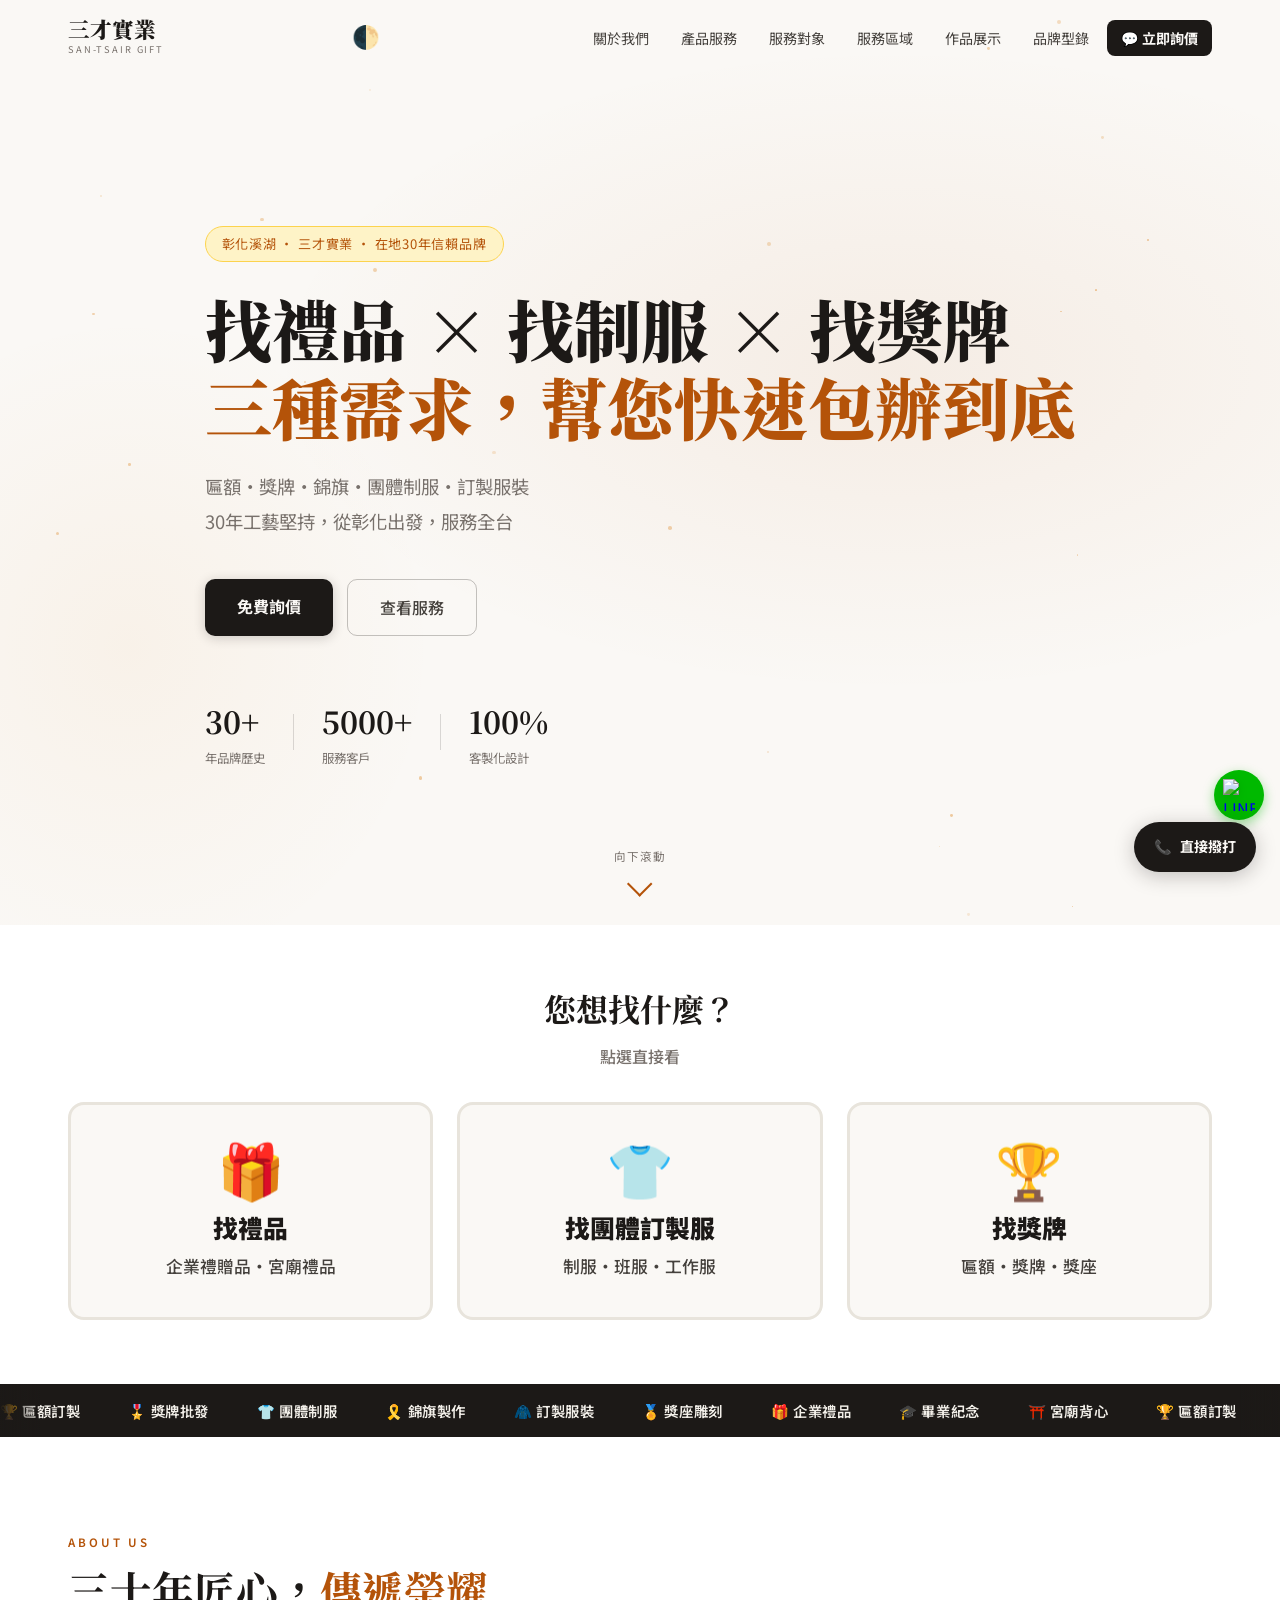
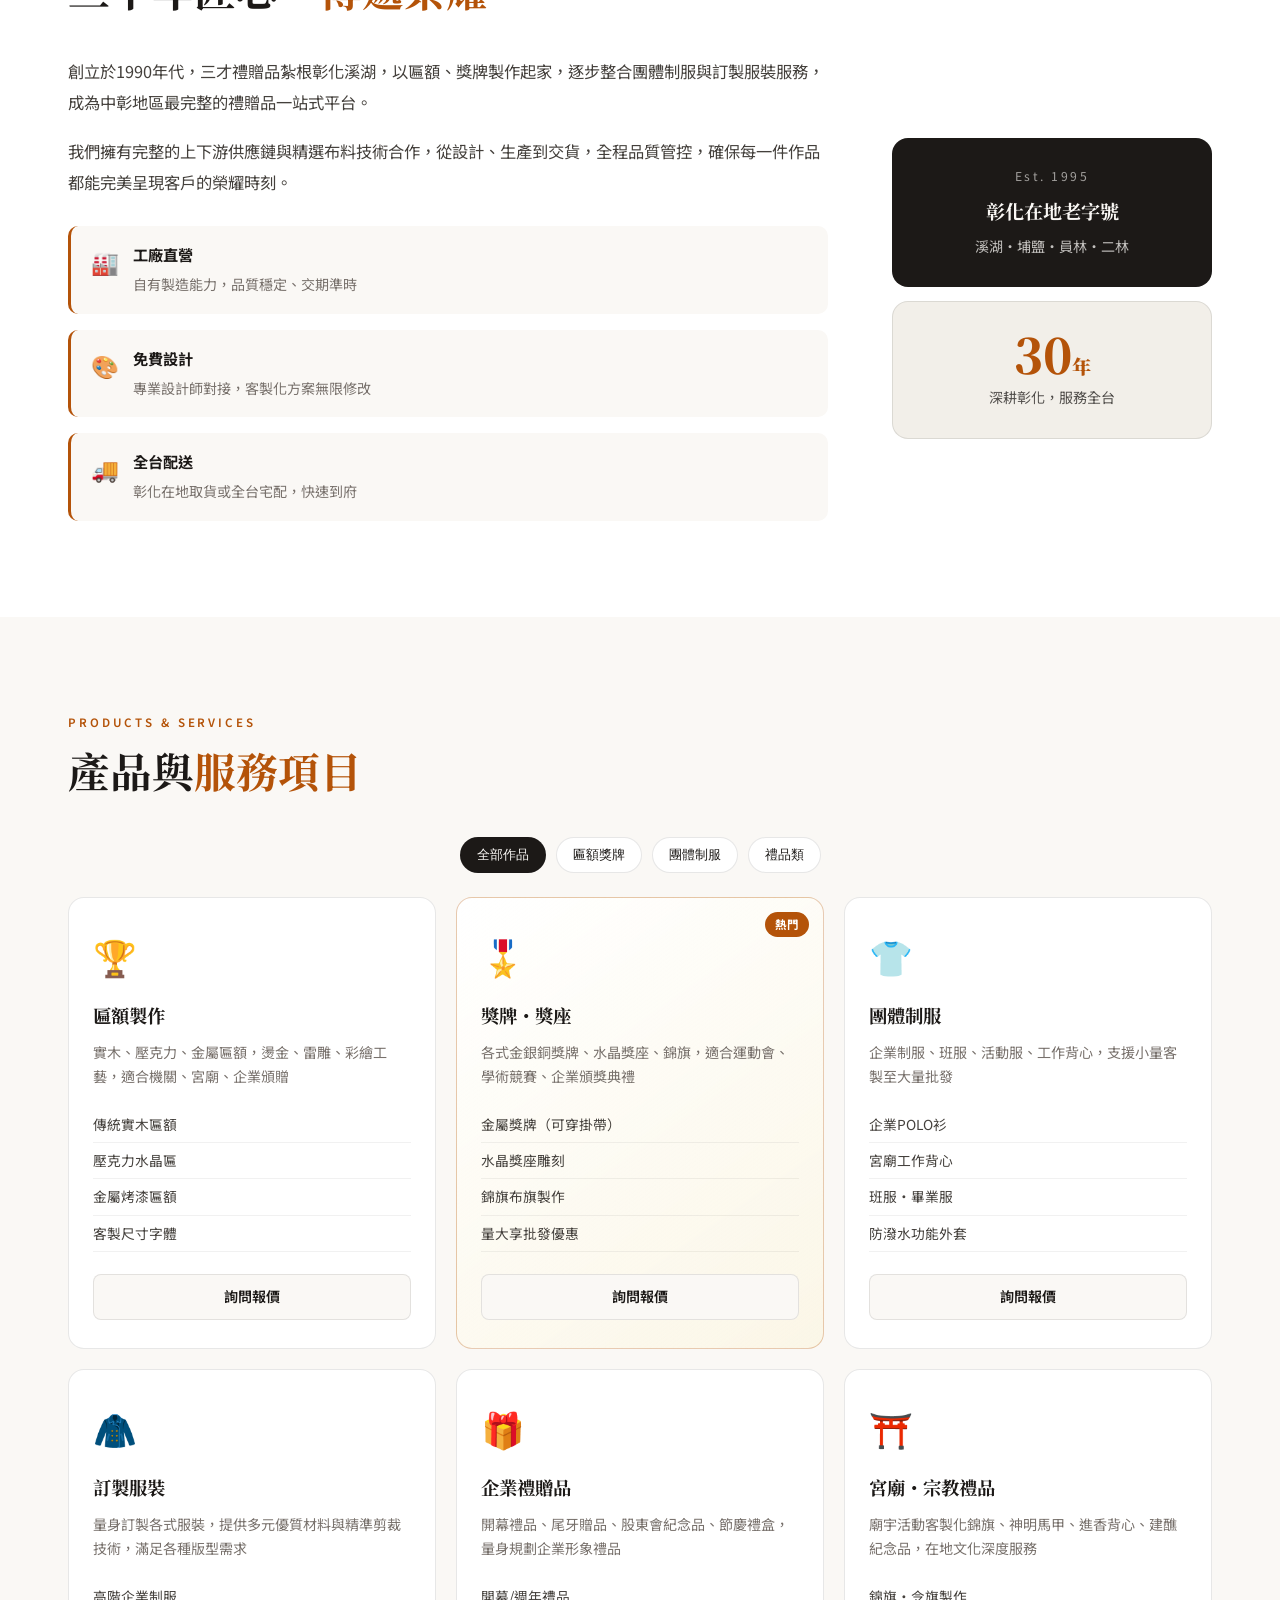
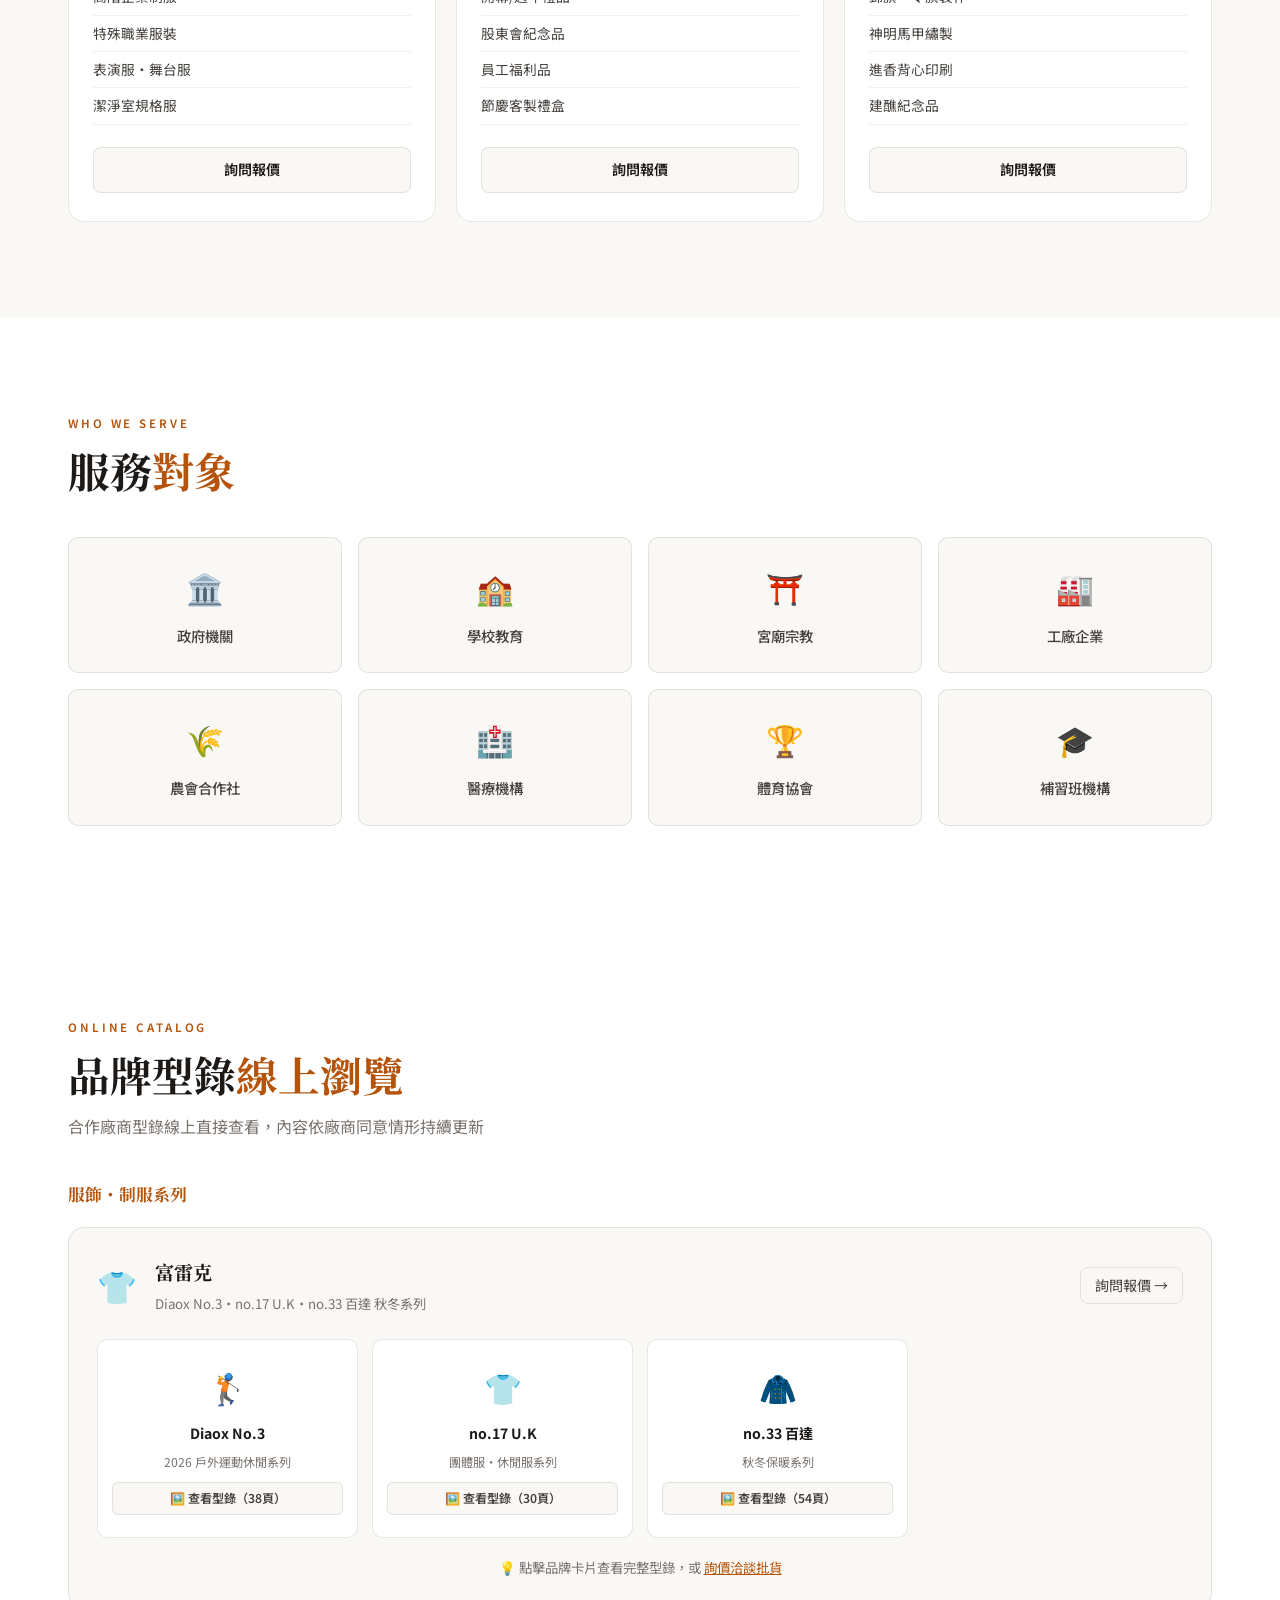
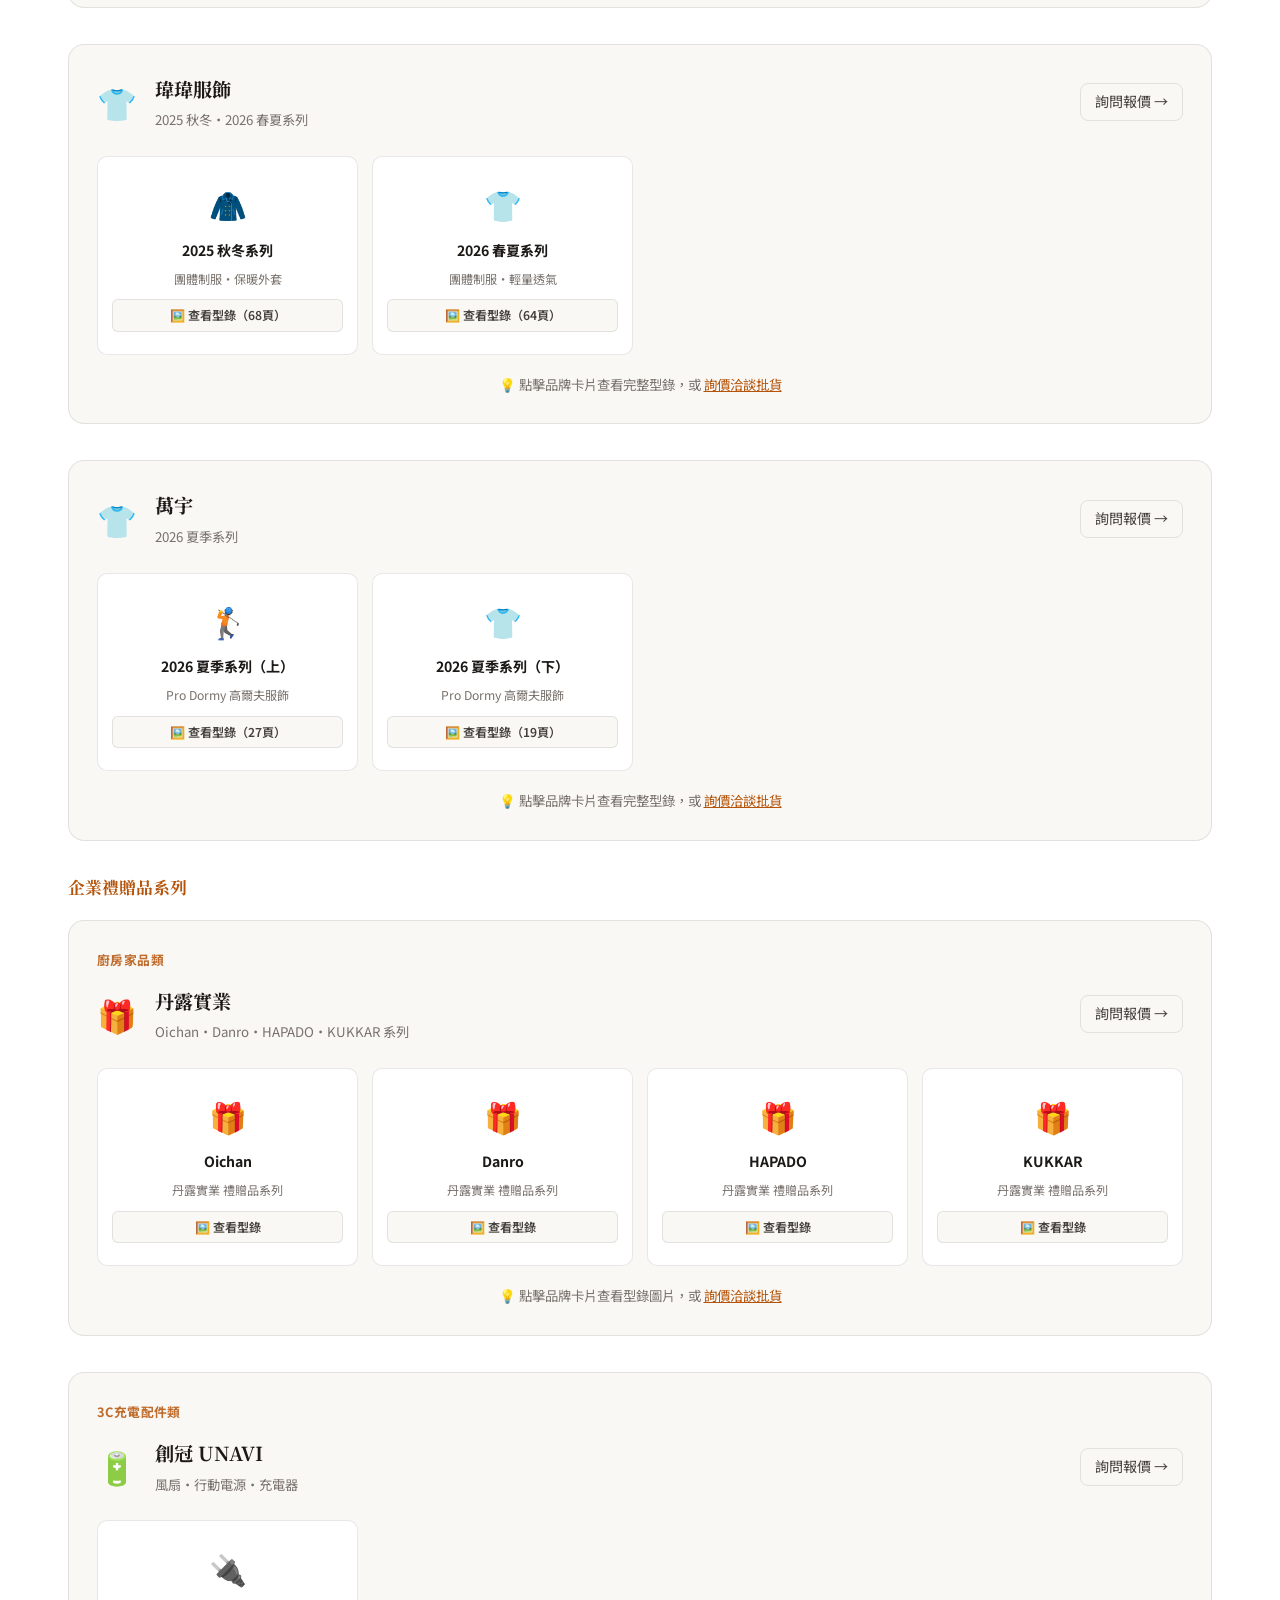
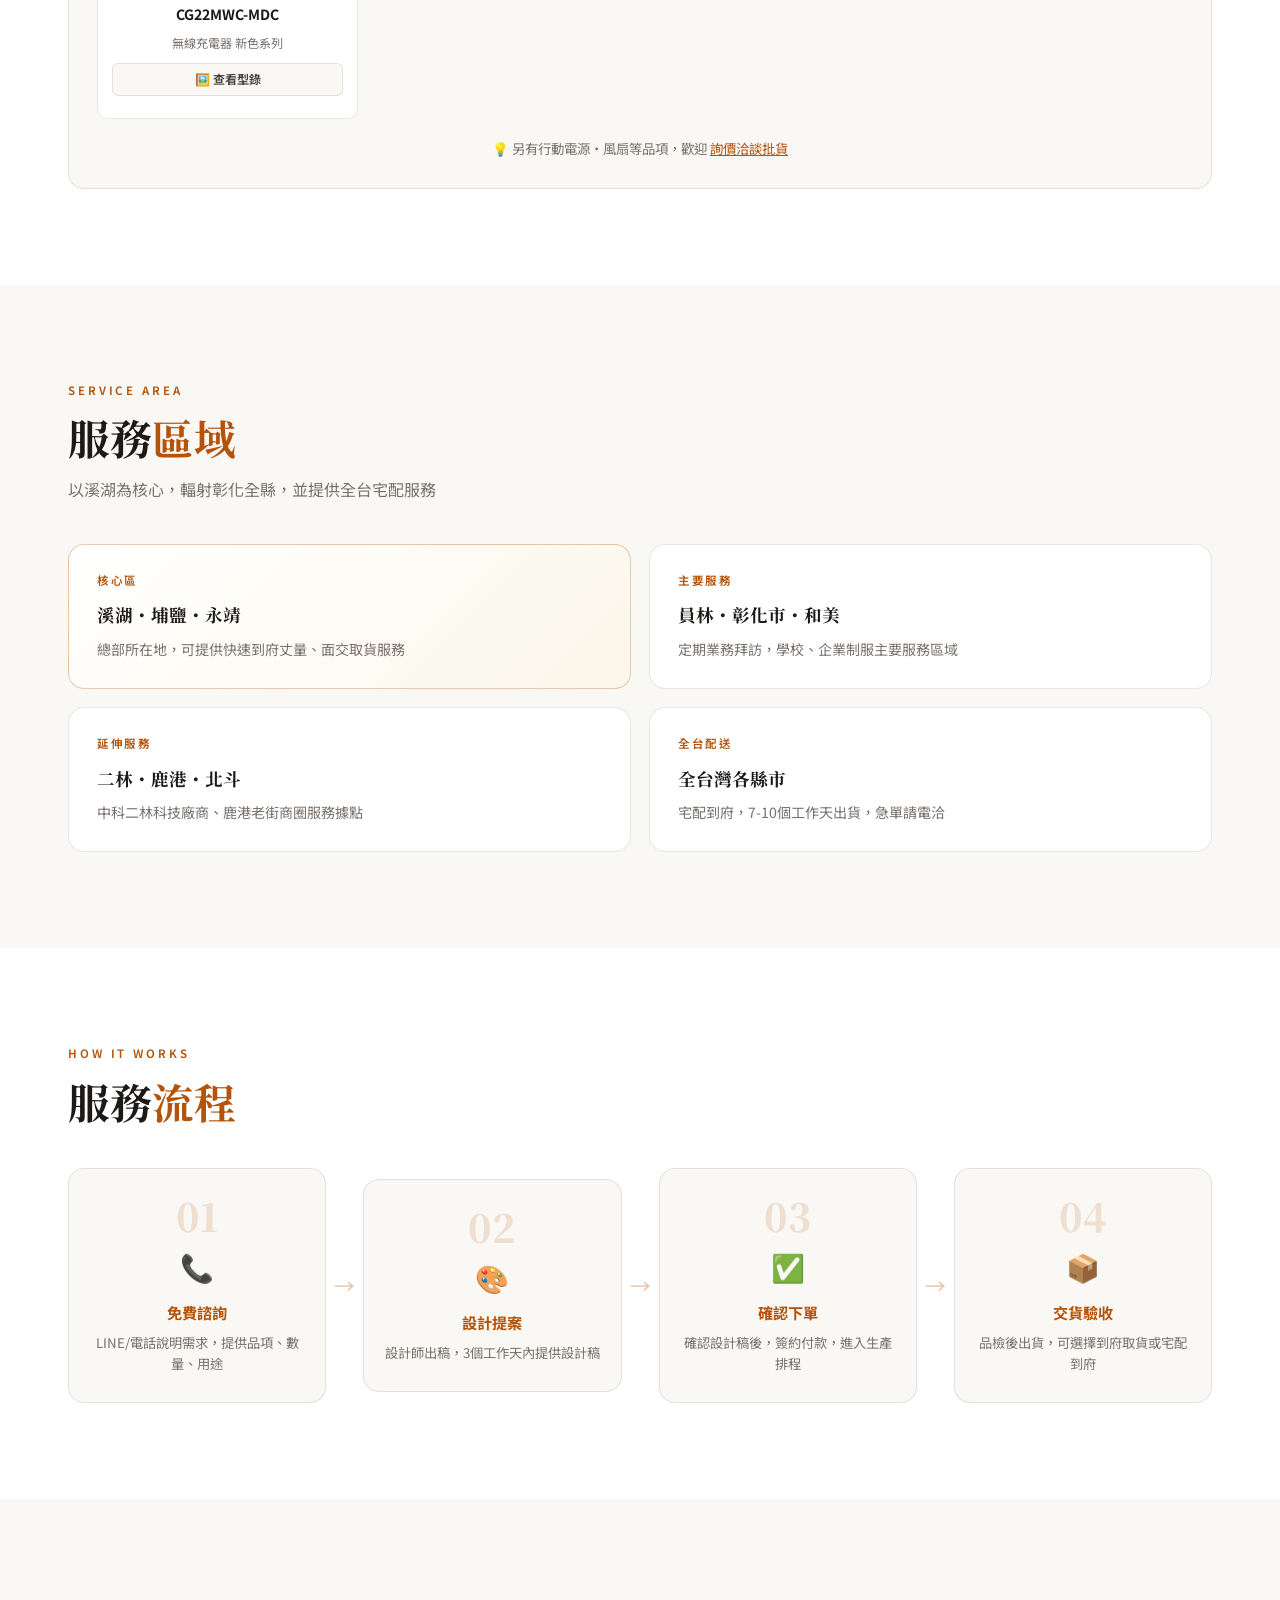
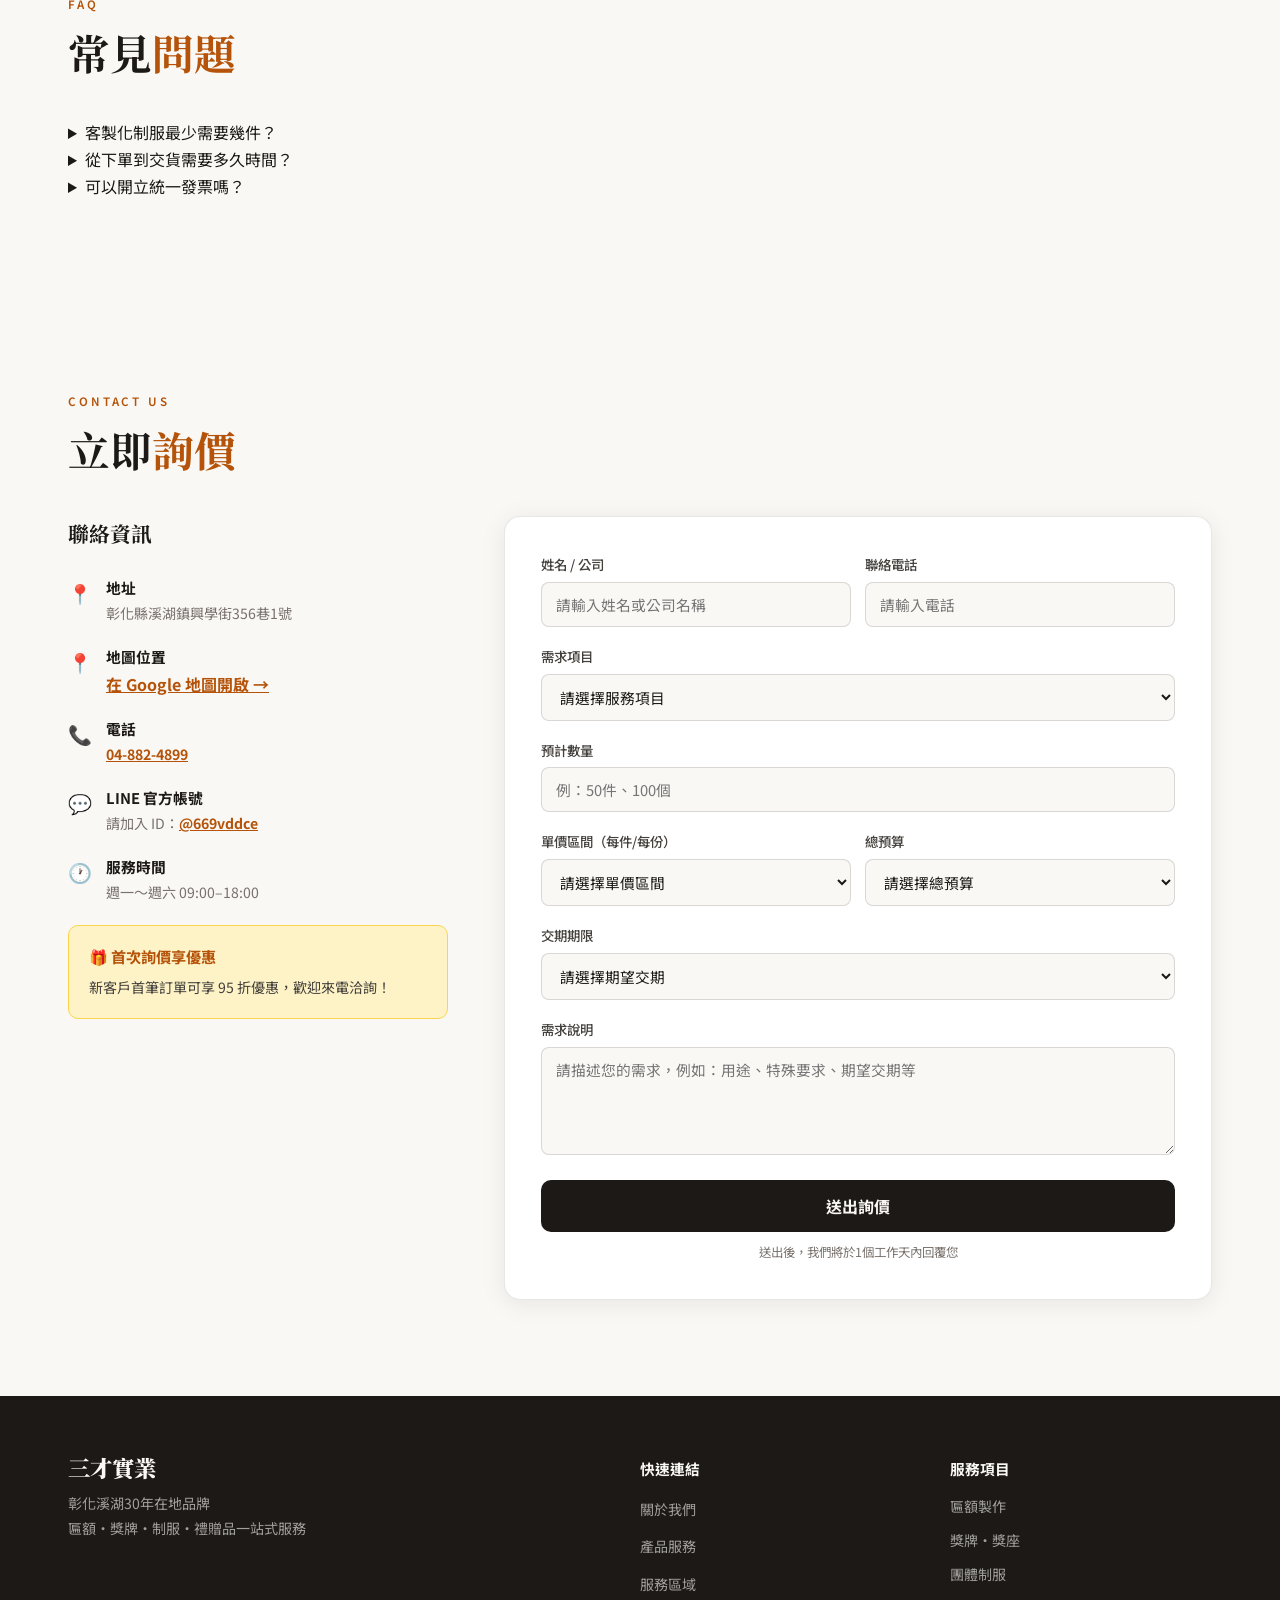
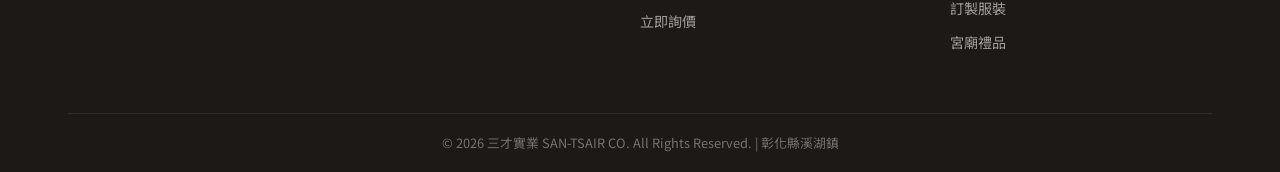
==== commit 883c8777: "feat: 詢價表單補單價區間/總預算/交期期限欄位 + 深連結參數擴充 + 兩版hero配色demo 表單新增unitPrice/totalBudget/deadline三欄，對應user規劃的「三" ====
--- a/index.html
+++ b/index.html
@@ -842,6 +842,40 @@
           <label for="qty">預計數量</label>
           <input type="text" id="qty" placeholder="例：50件、100個">
         </div>
+        <div class="form-row">
+          <div class="form-group">
+            <label for="unitPrice">單價區間（每件/每份）</label>
+            <select id="unitPrice">
+              <option value="">請選擇單價區間</option>
+              <option>500元以下</option>
+              <option>500-2000元</option>
+              <option>2000-5000元</option>
+              <option>5000元以上</option>
+              <option>未定，請報價建議</option>
+            </select>
+          </div>
+          <div class="form-group">
+            <label for="totalBudget">總預算</label>
+            <select id="totalBudget">
+              <option value="">請選擇總預算</option>
+              <option>1萬元以下</option>
+              <option>1-5萬元</option>
+              <option>5-20萬元</option>
+              <option>20萬元以上</option>
+              <option>未定，請報價建議</option>
+            </select>
+          </div>
+        </div>
+        <div class="form-group">
+          <label for="deadline">交期期限</label>
+          <select id="deadline">
+            <option value="">請選擇期望交期</option>
+            <option>1週內（急件）</option>
+            <option>2-3週內</option>
+            <option>1個月內</option>
+            <option>可配合，不急</option>
+          </select>
+        </div>
         <div class="form-group">
           <label for="msg">需求說明</label>
           <textarea id="msg" rows="4" placeholder="請描述您的需求，例如：用途、特殊要求、期望交期等"></textarea>
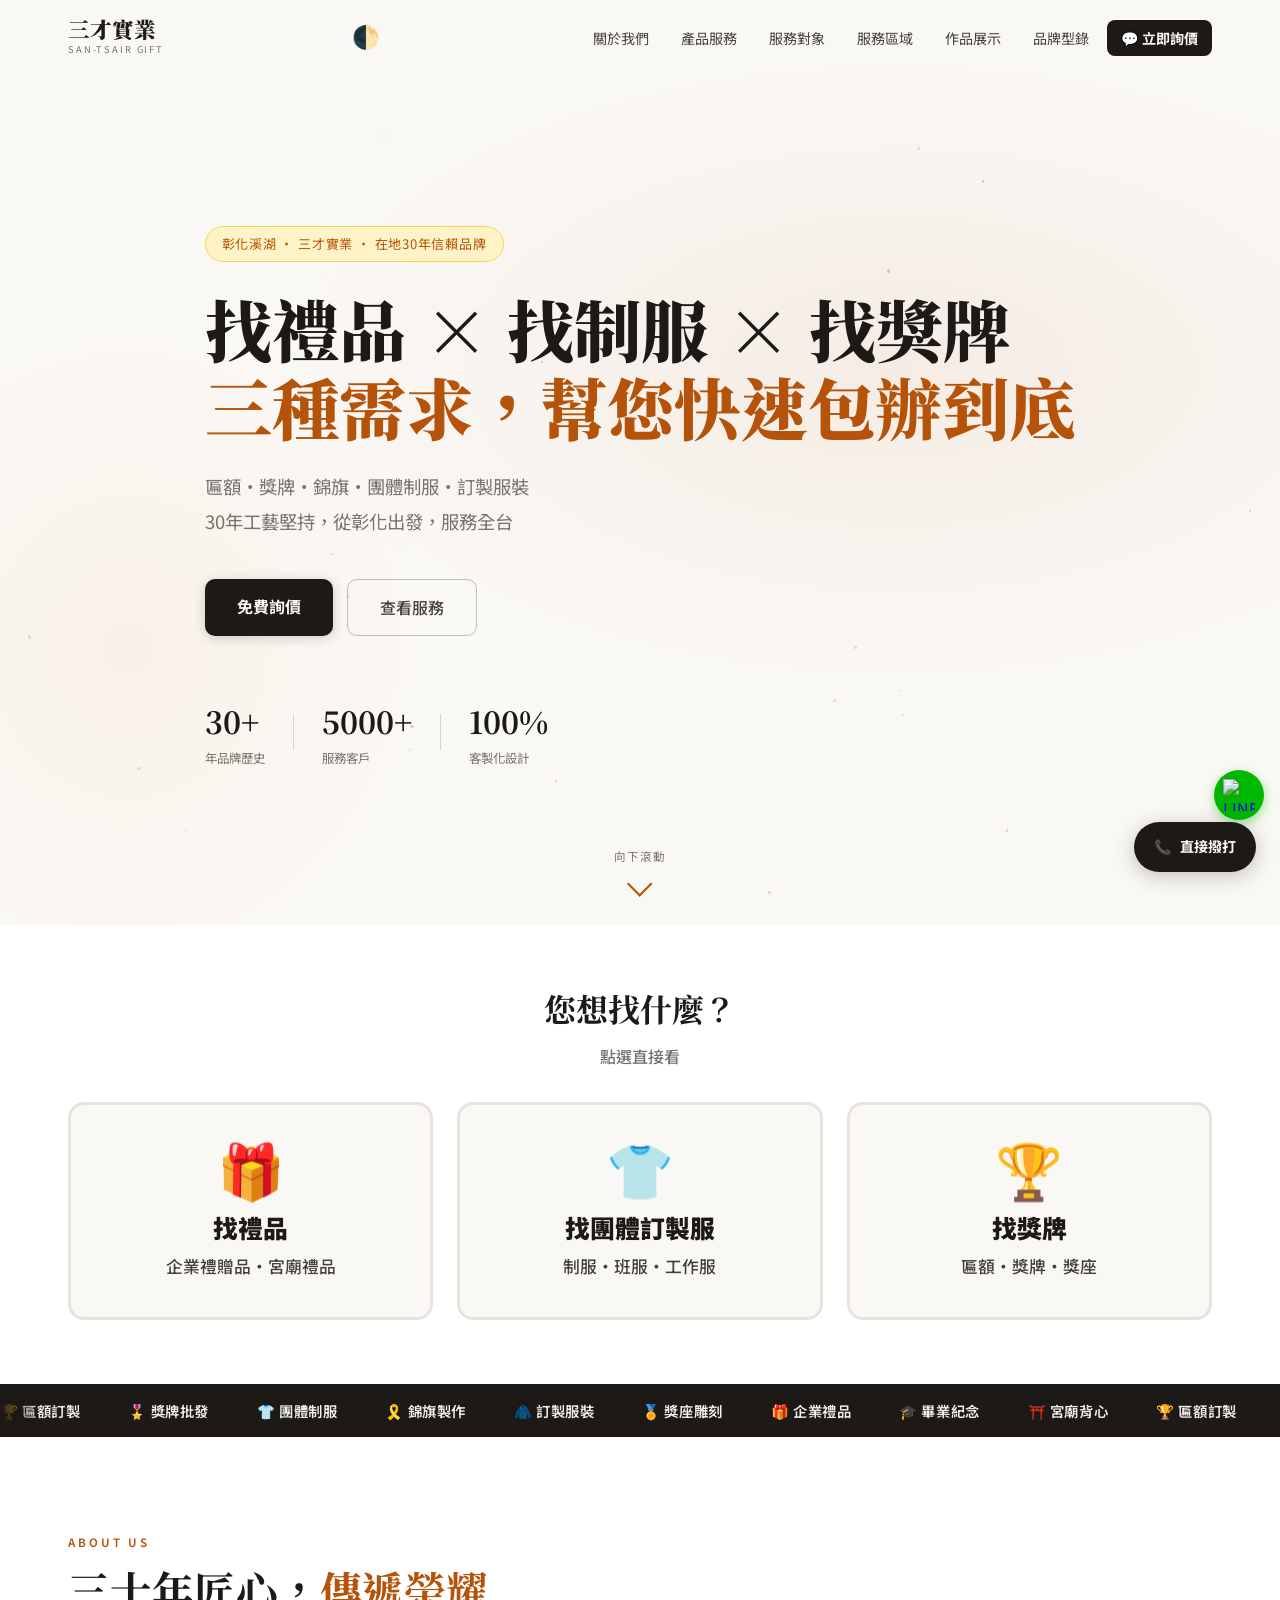
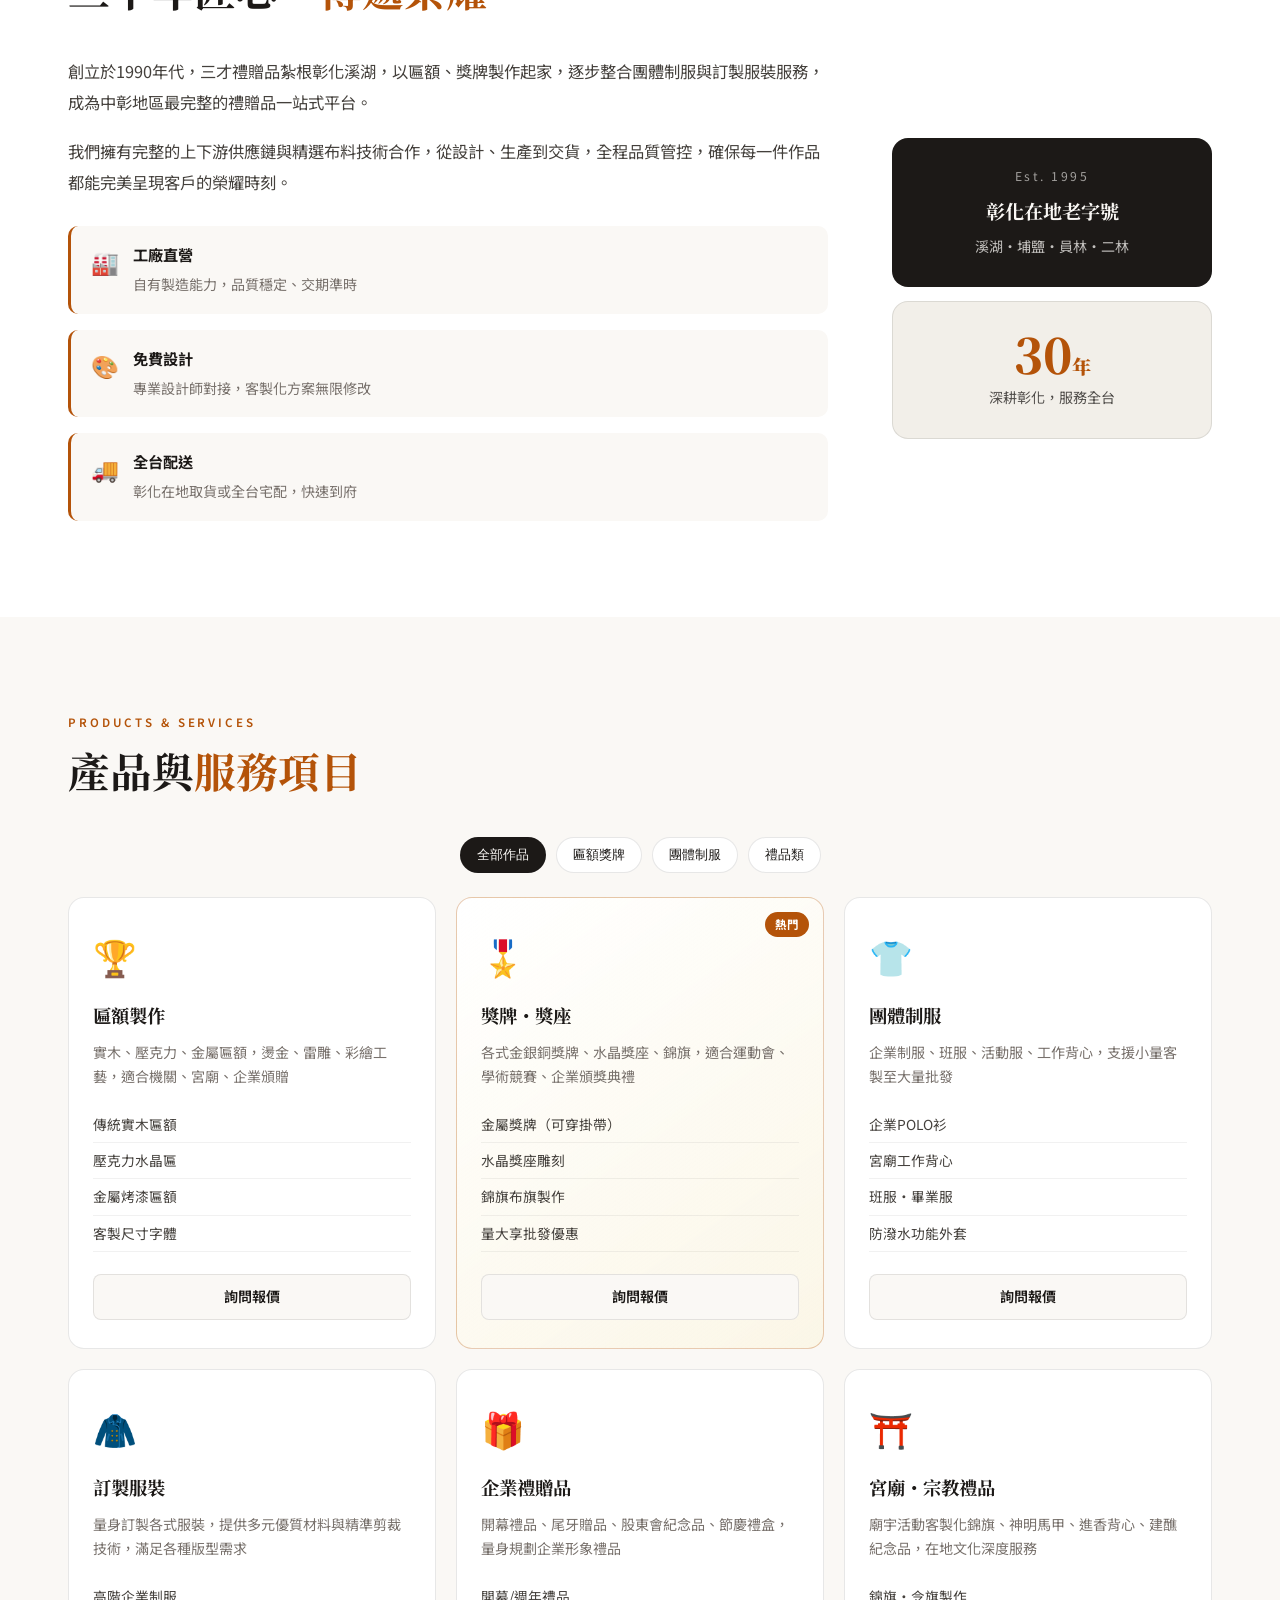
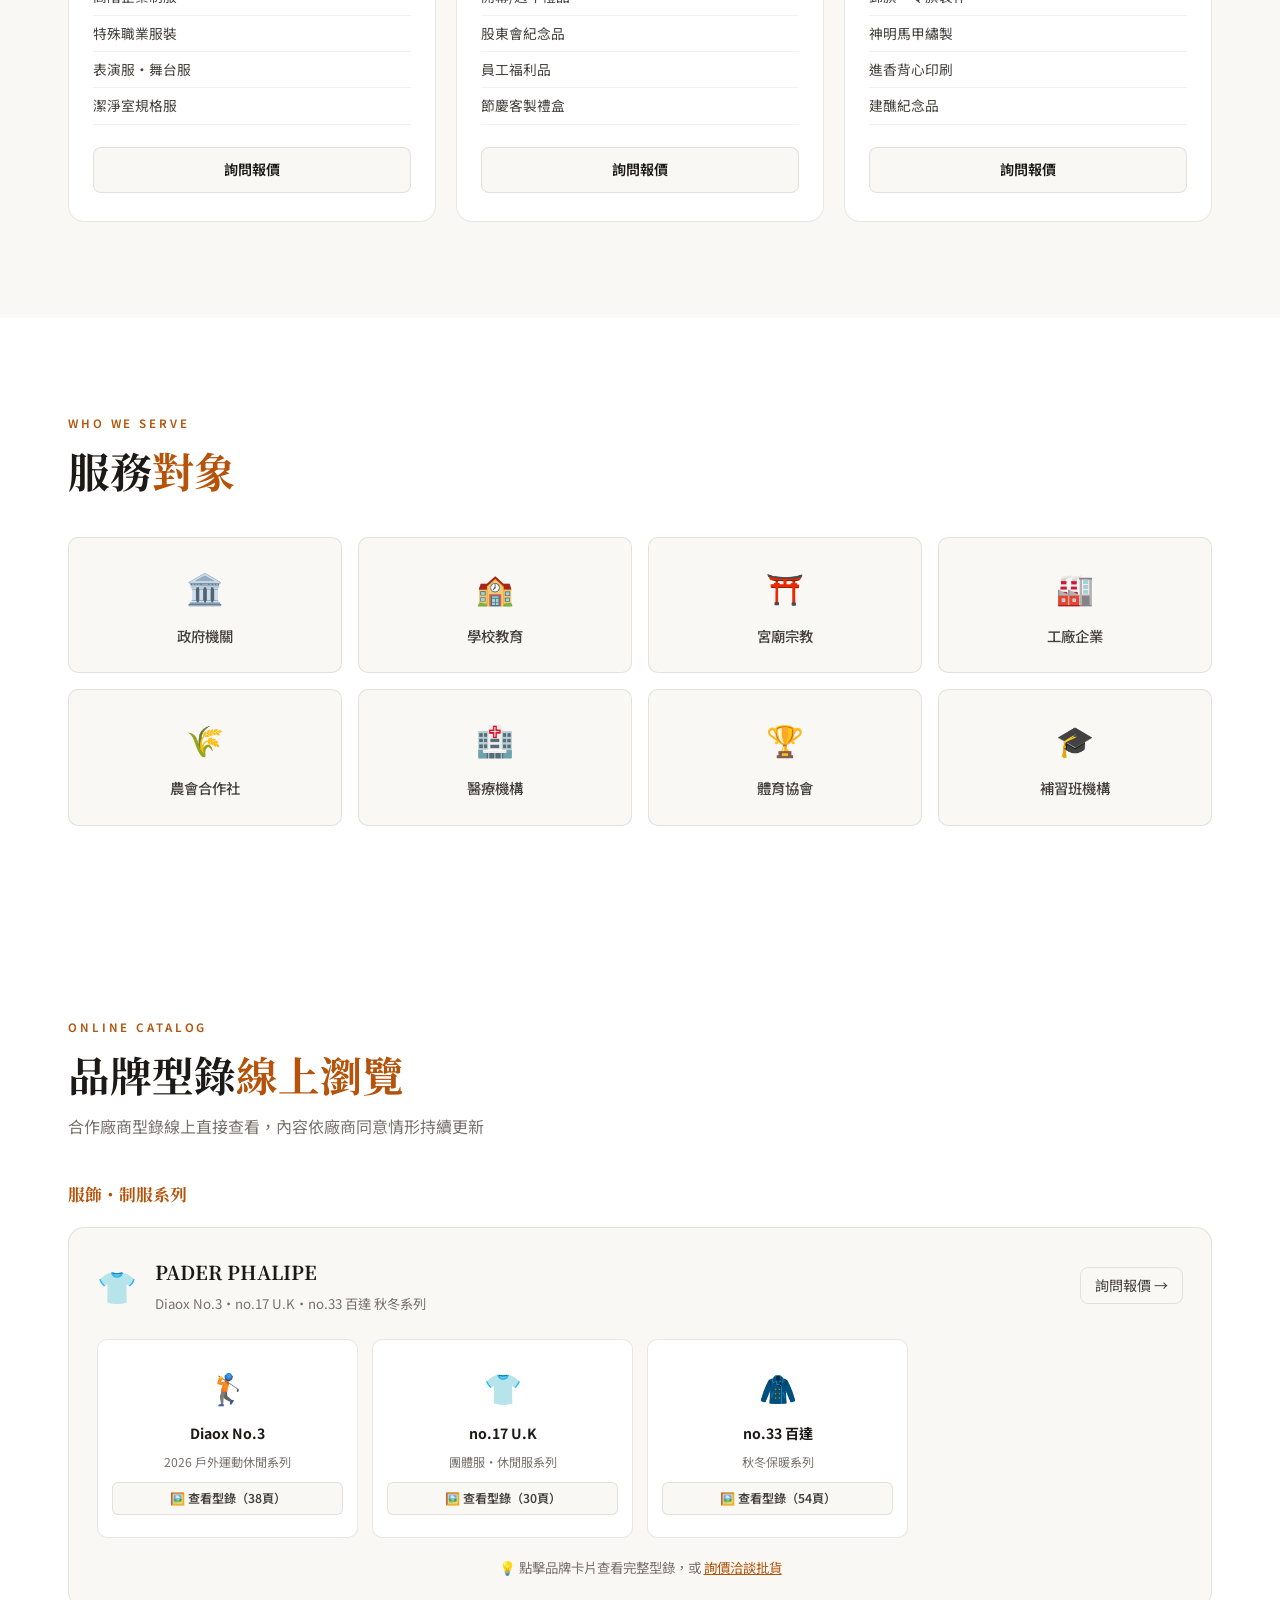
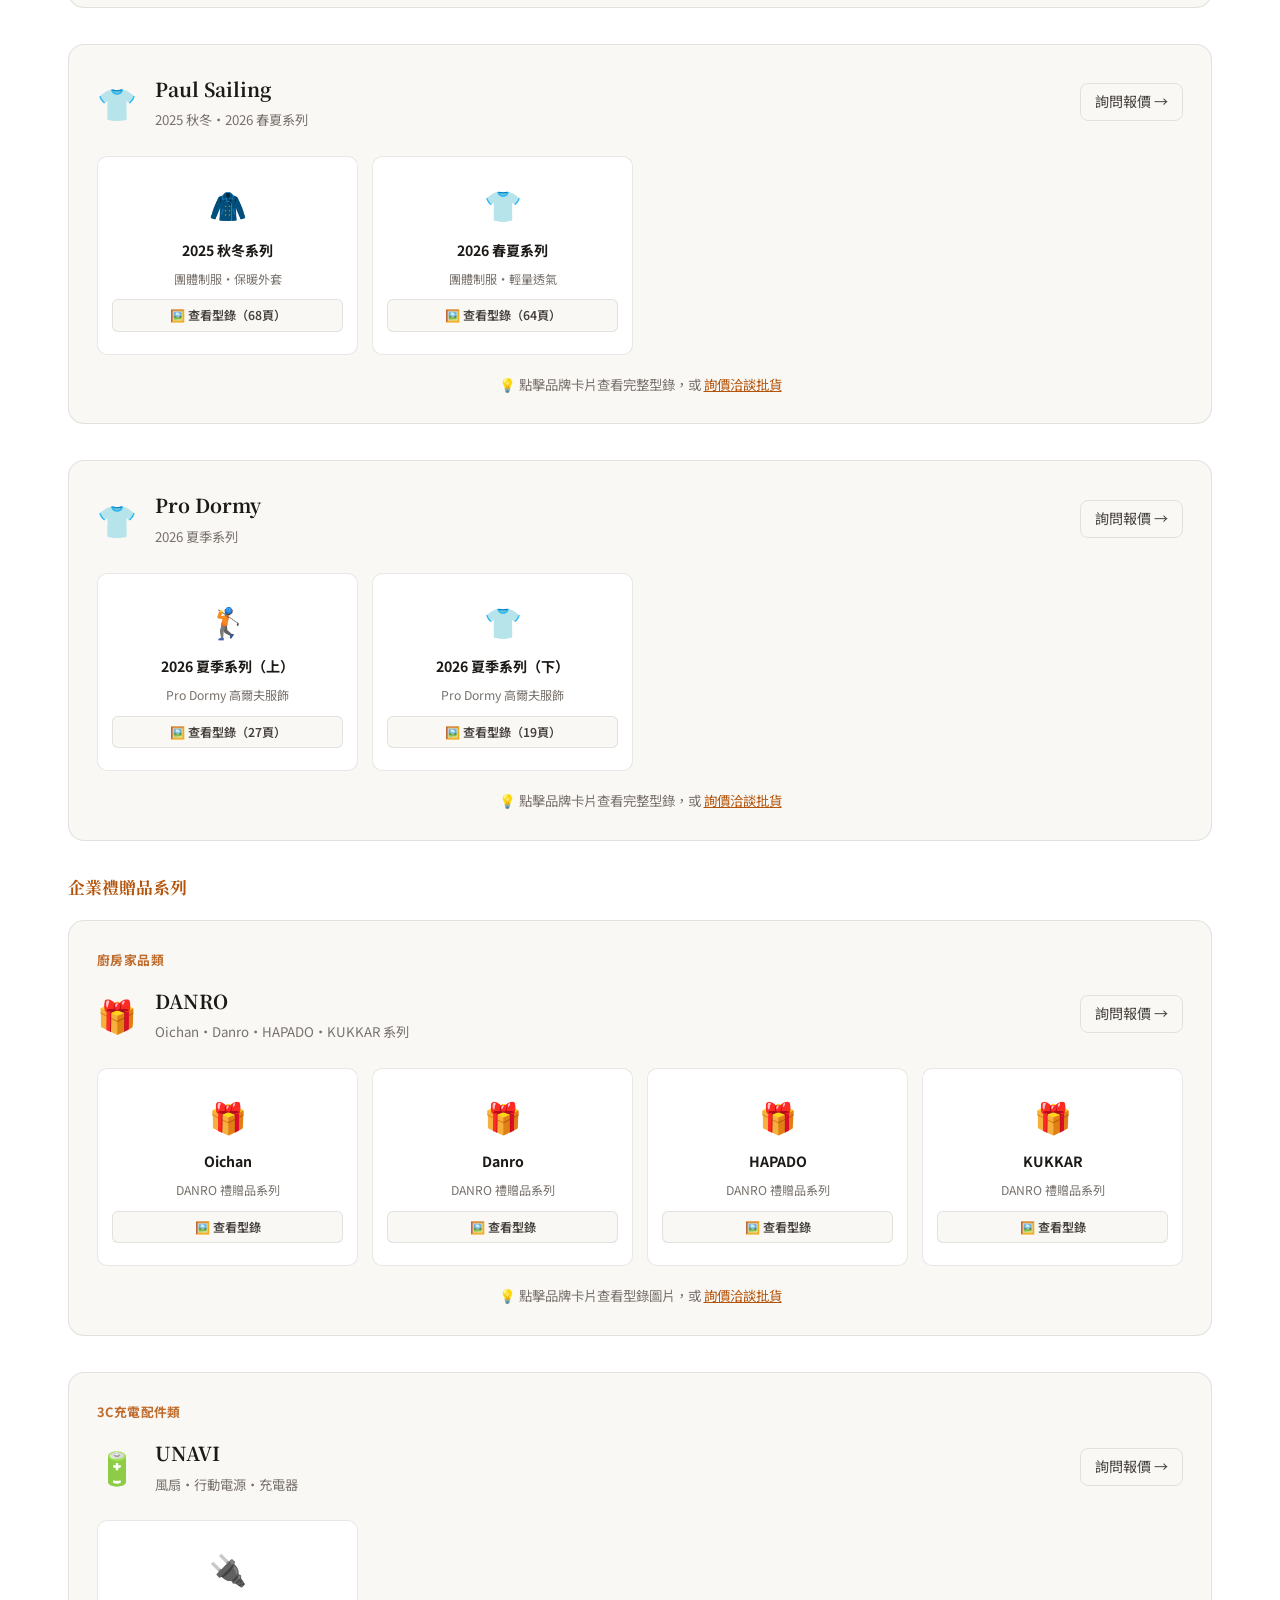
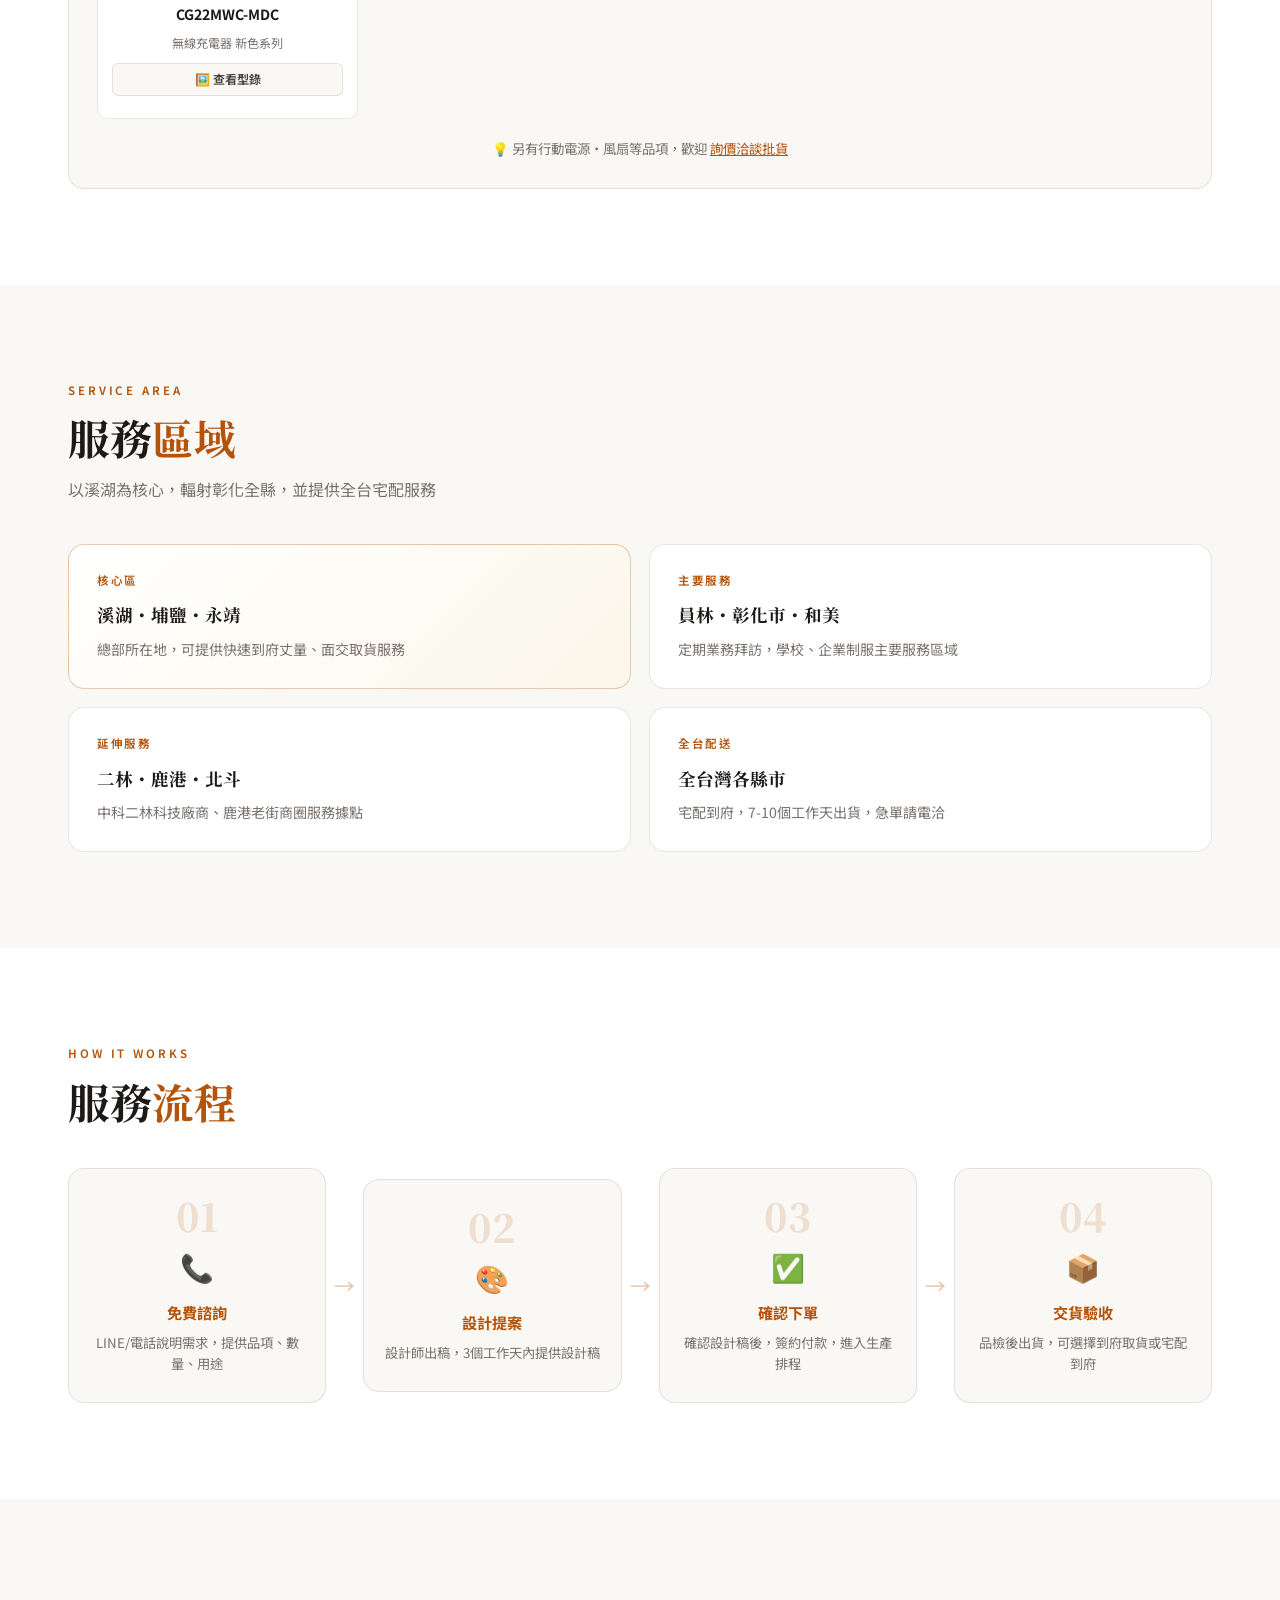
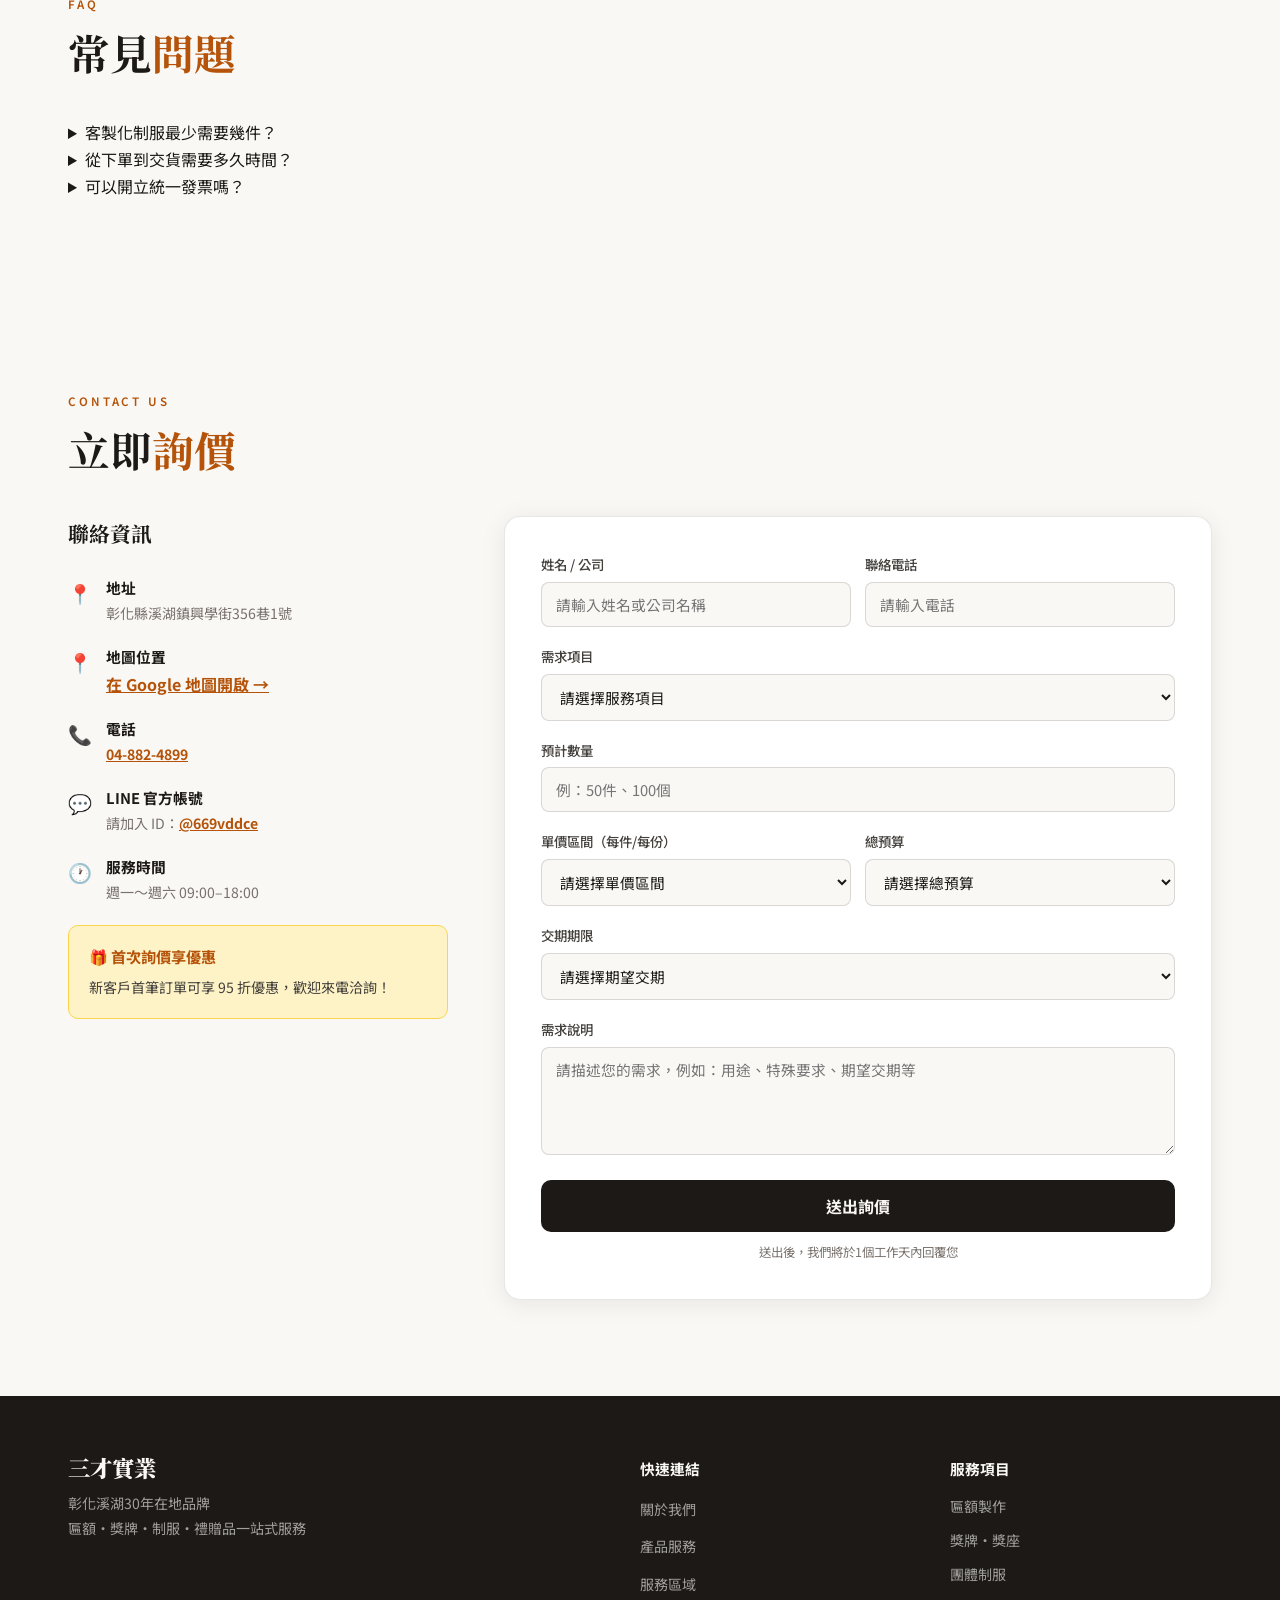
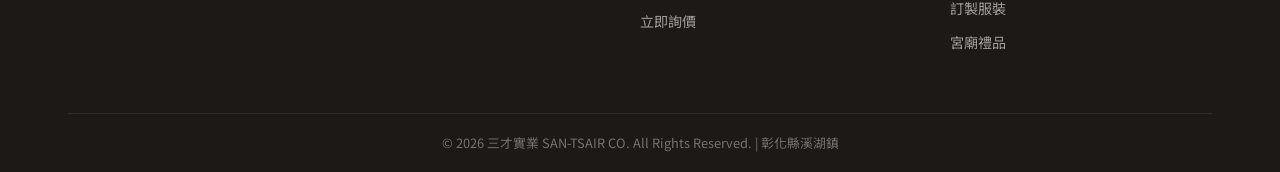
==== commit 62dc079f: "refactor: 廠商中文名全面改用主品牌英文名，避免公開網站直接曝光廠商公司抬頭 服飾/贈品類廠商顯示（含 schema.org manufacturer/brand、<h3>、卡片標題、 ser" ====
--- a/index.html
+++ b/index.html
@@ -115,7 +115,7 @@
         "category": "團體服飾／戶外運動休閒系列",
         "description": "2026 戶外運動休閒系列，POLO衫、機能服飾團體訂製",
         "image": "https://chendmjc-ui.github.io/SAN-TSAIR/assets/images/catalog/fulaike/diaox-no3/page-01.webp",
-        "manufacturer": {"@type": "Organization", "name": "富雷克"}
+        "manufacturer": {"@type": "Organization", "name": "PADER PHALIPE"}
       },
       {
         "@type": "Product",
@@ -124,7 +124,7 @@
         "category": "團體服飾／休閒服系列",
         "description": "團體服・休閒服系列訂製",
         "image": "https://chendmjc-ui.github.io/SAN-TSAIR/assets/images/catalog/fulaike/no17-uk/page-01.webp",
-        "manufacturer": {"@type": "Organization", "name": "富雷克"}
+        "manufacturer": {"@type": "Organization", "name": "PADER PHALIPE"}
       },
       {
         "@type": "Product",
@@ -133,43 +133,43 @@
         "category": "團體服飾／秋冬保暖系列",
         "description": "秋冬保暖系列團體服飾訂製",
         "image": "https://chendmjc-ui.github.io/SAN-TSAIR/assets/images/catalog/fulaike/no33-baida/page-01.webp",
-        "manufacturer": {"@type": "Organization", "name": "富雷克"}
+        "manufacturer": {"@type": "Organization", "name": "PADER PHALIPE"}
       },
       {
         "@type": "Product",
-        "name": "瑋瑋服飾 2025秋冬系列",
-        "brand": {"@type": "Brand", "name": "瑋瑋服飾"},
+        "name": "Paul Sailing 2025秋冬系列",
+        "brand": {"@type": "Brand", "name": "Paul Sailing"},
         "category": "團體服飾／保暖外套",
         "description": "團體制服・保暖外套訂製系列",
         "image": "https://chendmjc-ui.github.io/SAN-TSAIR/assets/images/catalog/weiwei/2025-fw/page-01.webp",
-        "manufacturer": {"@type": "Organization", "name": "瑋瑋服飾"}
+        "manufacturer": {"@type": "Organization", "name": "Paul Sailing"}
       },
       {
         "@type": "Product",
-        "name": "瑋瑋服飾 2026春夏系列",
-        "brand": {"@type": "Brand", "name": "瑋瑋服飾"},
+        "name": "Paul Sailing 2026春夏系列",
+        "brand": {"@type": "Brand", "name": "Paul Sailing"},
         "category": "團體服飾／輕量透氣",
         "description": "團體制服・輕量透氣春夏系列",
         "image": "https://chendmjc-ui.github.io/SAN-TSAIR/assets/images/catalog/weiwei/2026-ss/page-01.webp",
-        "manufacturer": {"@type": "Organization", "name": "瑋瑋服飾"}
+        "manufacturer": {"@type": "Organization", "name": "Paul Sailing"}
       },
       {
         "@type": "Product",
-        "name": "萬宇 2026夏季系列（上）",
+        "name": "Pro Dormy 2026夏季系列（上）",
         "brand": {"@type": "Brand", "name": "Pro Dormy"},
         "category": "高爾夫服飾",
         "description": "Pro Dormy 高爾夫服飾團體訂製",
         "image": "https://chendmjc-ui.github.io/SAN-TSAIR/assets/images/catalog/wanyu/2026-summer-1/page-01.webp",
-        "manufacturer": {"@type": "Organization", "name": "萬宇"}
+        "manufacturer": {"@type": "Organization", "name": "Pro Dormy"}
       },
       {
         "@type": "Product",
-        "name": "萬宇 2026夏季系列（下）",
+        "name": "Pro Dormy 2026夏季系列（下）",
         "brand": {"@type": "Brand", "name": "Pro Dormy"},
         "category": "高爾夫服飾",
         "description": "Pro Dormy 高爾夫服飾團體訂製",
         "image": "https://chendmjc-ui.github.io/SAN-TSAIR/assets/images/catalog/wanyu/2026-summer-2/page-01.webp",
-        "manufacturer": {"@type": "Organization", "name": "萬宇"}
+        "manufacturer": {"@type": "Organization", "name": "Pro Dormy"}
       },
       {
         "@type": "Product",
@@ -178,7 +178,7 @@
         "category": "企業禮贈品／充電器",
         "description": "無線充電器新色系列，企業禮贈方案",
         "image": "https://chendmjc-ui.github.io/SAN-TSAIR/assets/images/catalog/unavi/cg22mwc-mdc.webp",
-        "manufacturer": {"@type": "Organization", "name": "創冠 UNAVI"}
+        "manufacturer": {"@type": "Organization", "name": "UNAVI"}
       }
     ]
   }
@@ -430,7 +430,7 @@
     <h3 class="catalog-category-title" id="catalog-uniform">服飾・制服系列</h3>
     <div class="catalog-suppliers">
 
-      <!-- 大嘉衣業：同意狀態確認中，暫時下架（見 main.js VENDOR_ENABLED） -->
+      <!-- BIGHOME：同意狀態確認中，暫時下架（見 main.js VENDOR_ENABLED） -->
       <div class="supplier-block" data-vendor-toggle="daijia">
         <div class="supplier-header">
           <div class="supplier-logo">🏭</div>
@@ -469,12 +469,12 @@
         <div class="catalog-note">💡 點擊品牌卡片直接開啟 PDF 型錄，或 <a href="#contact">詢價洽談批貨</a></div>
       </div>
 
-      <!-- 富雷克：PDF 型錄拆頁壓縮成 webp（見 scripts/extract_catalog_pdfs.py），點卡片開多頁瀏覽 -->
+      <!-- PADER PHALIPE：PDF 型錄拆頁壓縮成 webp（見 scripts/extract_catalog_pdfs.py），點卡片開多頁瀏覽 -->
       <div class="supplier-block">
         <div class="supplier-header">
           <div class="supplier-logo">👕</div>
           <div>
-            <h3>富雷克</h3>
+            <h3>PADER PHALIPE</h3>
             <p>Diaox No.3・no.17 U.K・no.33 百達 秋冬系列</p>
           </div>
           <a href="#contact" class="supplier-web">詢問報價 →</a>
@@ -502,24 +502,24 @@
         <div class="catalog-note">💡 點擊品牌卡片查看完整型錄，或 <a href="#contact">詢價洽談批貨</a></div>
       </div>
 
-      <!-- 瑋瑋服飾 -->
+      <!-- Paul Sailing -->
       <div class="supplier-block">
         <div class="supplier-header">
           <div class="supplier-logo">👕</div>
           <div>
-            <h3>瑋瑋服飾</h3>
+            <h3>Paul Sailing</h3>
             <p>2025 秋冬・2026 春夏系列</p>
           </div>
           <a href="#contact" class="supplier-web">詢問報價 →</a>
         </div>
         <div class="brand-cards">
-          <div class="brand-card" onclick="openGalleryCatalog(catalogPages('assets/images/catalog/weiwei/2025-fw', 68), '瑋瑋服飾 2025秋冬 型錄')">
+          <div class="brand-card" onclick="openGalleryCatalog(catalogPages('assets/images/catalog/weiwei/2025-fw', 68), 'Paul Sailing 2025秋冬 型錄')">
             <div class="brand-logo">🧥</div>
             <div class="brand-name">2025 秋冬系列</div>
             <div class="brand-desc">團體制服・保暖外套</div>
             <div class="brand-action">🖼️ 查看型錄（68頁）</div>
           </div>
-          <div class="brand-card" onclick="openGalleryCatalog(catalogPages('assets/images/catalog/weiwei/2026-ss', 64), '瑋瑋服飾 2026春夏 型錄')">
+          <div class="brand-card" onclick="openGalleryCatalog(catalogPages('assets/images/catalog/weiwei/2026-ss', 64), 'Paul Sailing 2026春夏 型錄')">
             <div class="brand-logo">👕</div>
             <div class="brand-name">2026 春夏系列</div>
             <div class="brand-desc">團體制服・輕量透氣</div>
@@ -529,24 +529,24 @@
         <div class="catalog-note">💡 點擊品牌卡片查看完整型錄，或 <a href="#contact">詢價洽談批貨</a></div>
       </div>
 
-      <!-- 萬宇 -->
+      <!-- Pro Dormy -->
       <div class="supplier-block">
         <div class="supplier-header">
           <div class="supplier-logo">👕</div>
           <div>
-            <h3>萬宇</h3>
+            <h3>Pro Dormy</h3>
             <p>2026 夏季系列</p>
           </div>
           <a href="#contact" class="supplier-web">詢問報價 →</a>
         </div>
         <div class="brand-cards">
-          <div class="brand-card" onclick="openGalleryCatalog(catalogPages('assets/images/catalog/wanyu/2026-summer-1', 27), '萬宇 2026夏季 型錄（上）')">
+          <div class="brand-card" onclick="openGalleryCatalog(catalogPages('assets/images/catalog/wanyu/2026-summer-1', 27), 'Pro Dormy 2026夏季 型錄（上）')">
             <div class="brand-logo">🏌️</div>
             <div class="brand-name">2026 夏季系列（上）</div>
             <div class="brand-desc">Pro Dormy 高爾夫服飾</div>
             <div class="brand-action">🖼️ 查看型錄（27頁）</div>
           </div>
-          <div class="brand-card" onclick="openGalleryCatalog(catalogPages('assets/images/catalog/wanyu/2026-summer-2', 19), '萬宇 2026夏季 型錄（下）')">
+          <div class="brand-card" onclick="openGalleryCatalog(catalogPages('assets/images/catalog/wanyu/2026-summer-2', 19), 'Pro Dormy 2026夏季 型錄（下）')">
             <div class="brand-logo">👕</div>
             <div class="brand-name">2026 夏季系列（下）</div>
             <div class="brand-desc">Pro Dormy 高爾夫服飾</div>
@@ -560,14 +560,14 @@
     <h3 class="catalog-category-title" id="catalog-gift">企業禮贈品系列</h3>
     <div class="catalog-suppliers">
 
-      <!-- 丹露實業：原型錄圖含批發售價與箱入數已違規下架，圖片已用 rapidocr 自動偵測+人工逐格複查去識別化
+      <!-- DANRO：原型錄圖含批發售價與箱入數已違規下架，圖片已用 rapidocr 自動偵測+人工逐格複查去識別化
            （見 scripts/deidentify_danlu_catalog.py），2026-09-22 重新上架（見 main.js VENDOR_ENABLED.danlu） -->
       <div class="supplier-block" data-vendor-toggle="danlu">
         <h4 class="catalog-subcategory">廚房家品類</h4>
         <div class="supplier-header">
           <div class="supplier-logo">🎁</div>
           <div>
-            <h3>丹露實業</h3>
+            <h3>DANRO</h3>
             <p>Oichan・Danro・HAPADO・KUKKAR 系列</p>
           </div>
           <a href="#contact" class="supplier-web">詢問報價 →</a>
@@ -576,38 +576,38 @@
           <div class="brand-card" onclick="openPdfCatalog('assets/images/catalog/danlu/oichan.webp', 'Oichan 型錄')">
             <div class="brand-logo">🎁</div>
             <div class="brand-name">Oichan</div>
-            <div class="brand-desc">丹露實業 禮贈品系列</div>
+            <div class="brand-desc">DANRO 禮贈品系列</div>
             <div class="brand-action">🖼️ 查看型錄</div>
           </div>
           <div class="brand-card" onclick="openPdfCatalog('assets/images/catalog/danlu/danro.webp', 'Danro 型錄')">
             <div class="brand-logo">🎁</div>
             <div class="brand-name">Danro</div>
-            <div class="brand-desc">丹露實業 禮贈品系列</div>
+            <div class="brand-desc">DANRO 禮贈品系列</div>
             <div class="brand-action">🖼️ 查看型錄</div>
           </div>
           <div class="brand-card" onclick="openPdfCatalog('assets/images/catalog/danlu/hapado.webp', 'HAPADO 型錄')">
             <div class="brand-logo">🎁</div>
             <div class="brand-name">HAPADO</div>
-            <div class="brand-desc">丹露實業 禮贈品系列</div>
+            <div class="brand-desc">DANRO 禮贈品系列</div>
             <div class="brand-action">🖼️ 查看型錄</div>
           </div>
           <div class="brand-card" onclick="openPdfCatalog('assets/images/catalog/danlu/kukkar.webp', 'KUKKAR 型錄')">
             <div class="brand-logo">🎁</div>
             <div class="brand-name">KUKKAR</div>
-            <div class="brand-desc">丹露實業 禮贈品系列</div>
+            <div class="brand-desc">DANRO 禮贈品系列</div>
             <div class="brand-action">🖼️ 查看型錄</div>
           </div>
         </div>
         <div class="catalog-note">💡 點擊品牌卡片查看型錄圖片，或 <a href="#contact">詢價洽談批貨</a></div>
       </div>
 
-      <!-- 創冠 UNAVI -->
+      <!-- UNAVI -->
       <div class="supplier-block">
         <h4 class="catalog-subcategory">3C充電配件類</h4>
         <div class="supplier-header">
           <div class="supplier-logo">🔋</div>
           <div>
-            <h3>創冠 UNAVI</h3>
+            <h3>UNAVI</h3>
             <p>風扇・行動電源・充電器</p>
           </div>
           <a href="#contact" class="supplier-web">詢問報價 →</a>
@@ -651,19 +651,19 @@
         <div class="catalog-note">💡 點擊品牌卡片查看完整型錄，或 <a href="#contact">詢價洽談批貨</a></div>
       </div>
 
-      <!-- 光榮工藝社：尚未取得廠商同意、無實際素材，先用類別示意圖佔位並保持關閉（見 main.js VENDOR_ENABLED.guangrong） -->
+      <!-- 獎牌：尚未取得廠商同意、無實際素材，先用類別示意圖佔位並保持關閉（見 main.js VENDOR_ENABLED.guangrong） -->
       <div class="supplier-block" data-vendor-toggle="guangrong">
         <h4 class="catalog-subcategory">匾額・獎牌工藝類</h4>
         <div class="supplier-header">
           <div class="supplier-logo">🏆</div>
           <div>
-            <h3>光榮工藝社</h3>
+            <h3>獎牌</h3>
             <p>匾額・獎牌工藝製作</p>
           </div>
           <a href="#contact" class="supplier-web">詢問報價 →</a>
         </div>
         <div class="brand-cards">
-          <div class="brand-card" onclick="openPdfCatalog('assets/images/catalog/guangrong/placeholder.svg', '光榮工藝社 匾額・獎牌類（示意圖）')">
+          <div class="brand-card" onclick="openPdfCatalog('assets/images/catalog/guangrong/placeholder.svg', '匾額・獎牌類（示意圖）')">
             <div class="brand-logo">🏆</div>
             <div class="brand-name">匾額・獎牌類</div>
             <div class="brand-desc">示意圖，實際品項與規格請洽詢</div>
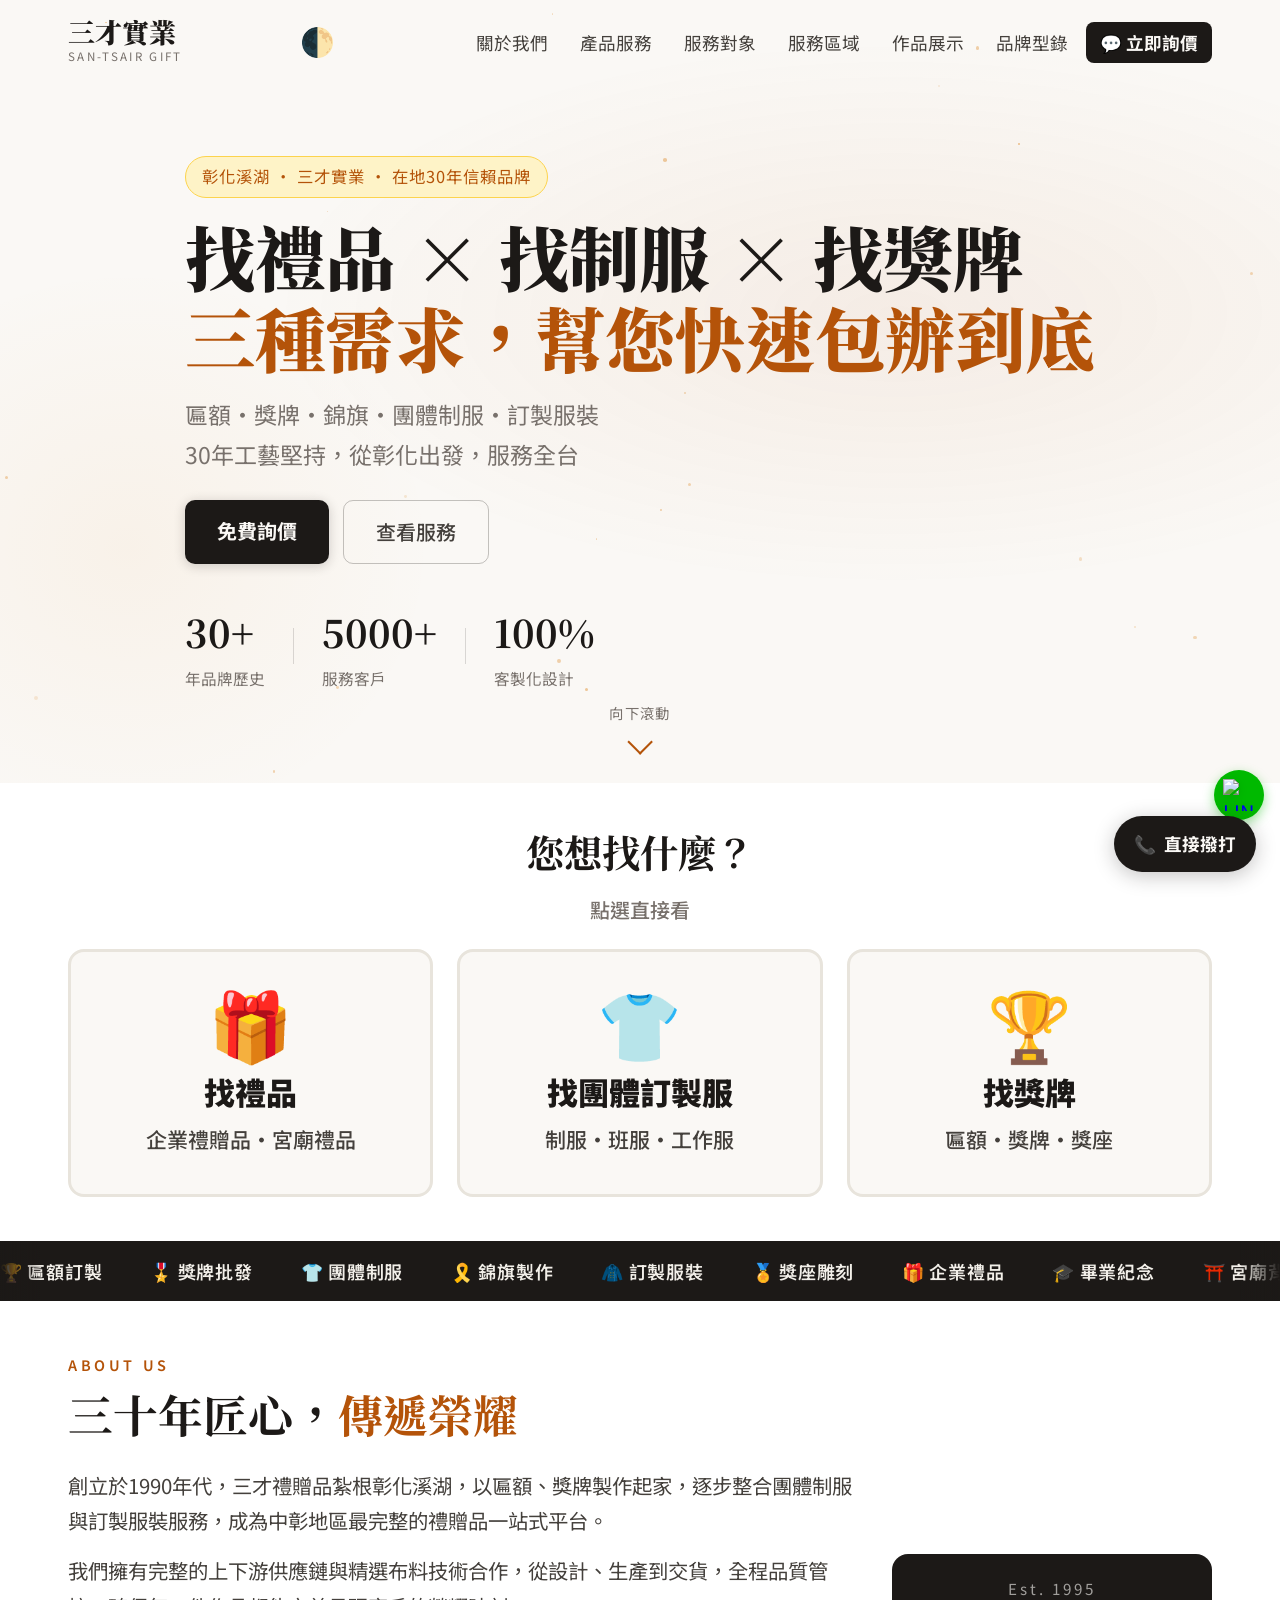
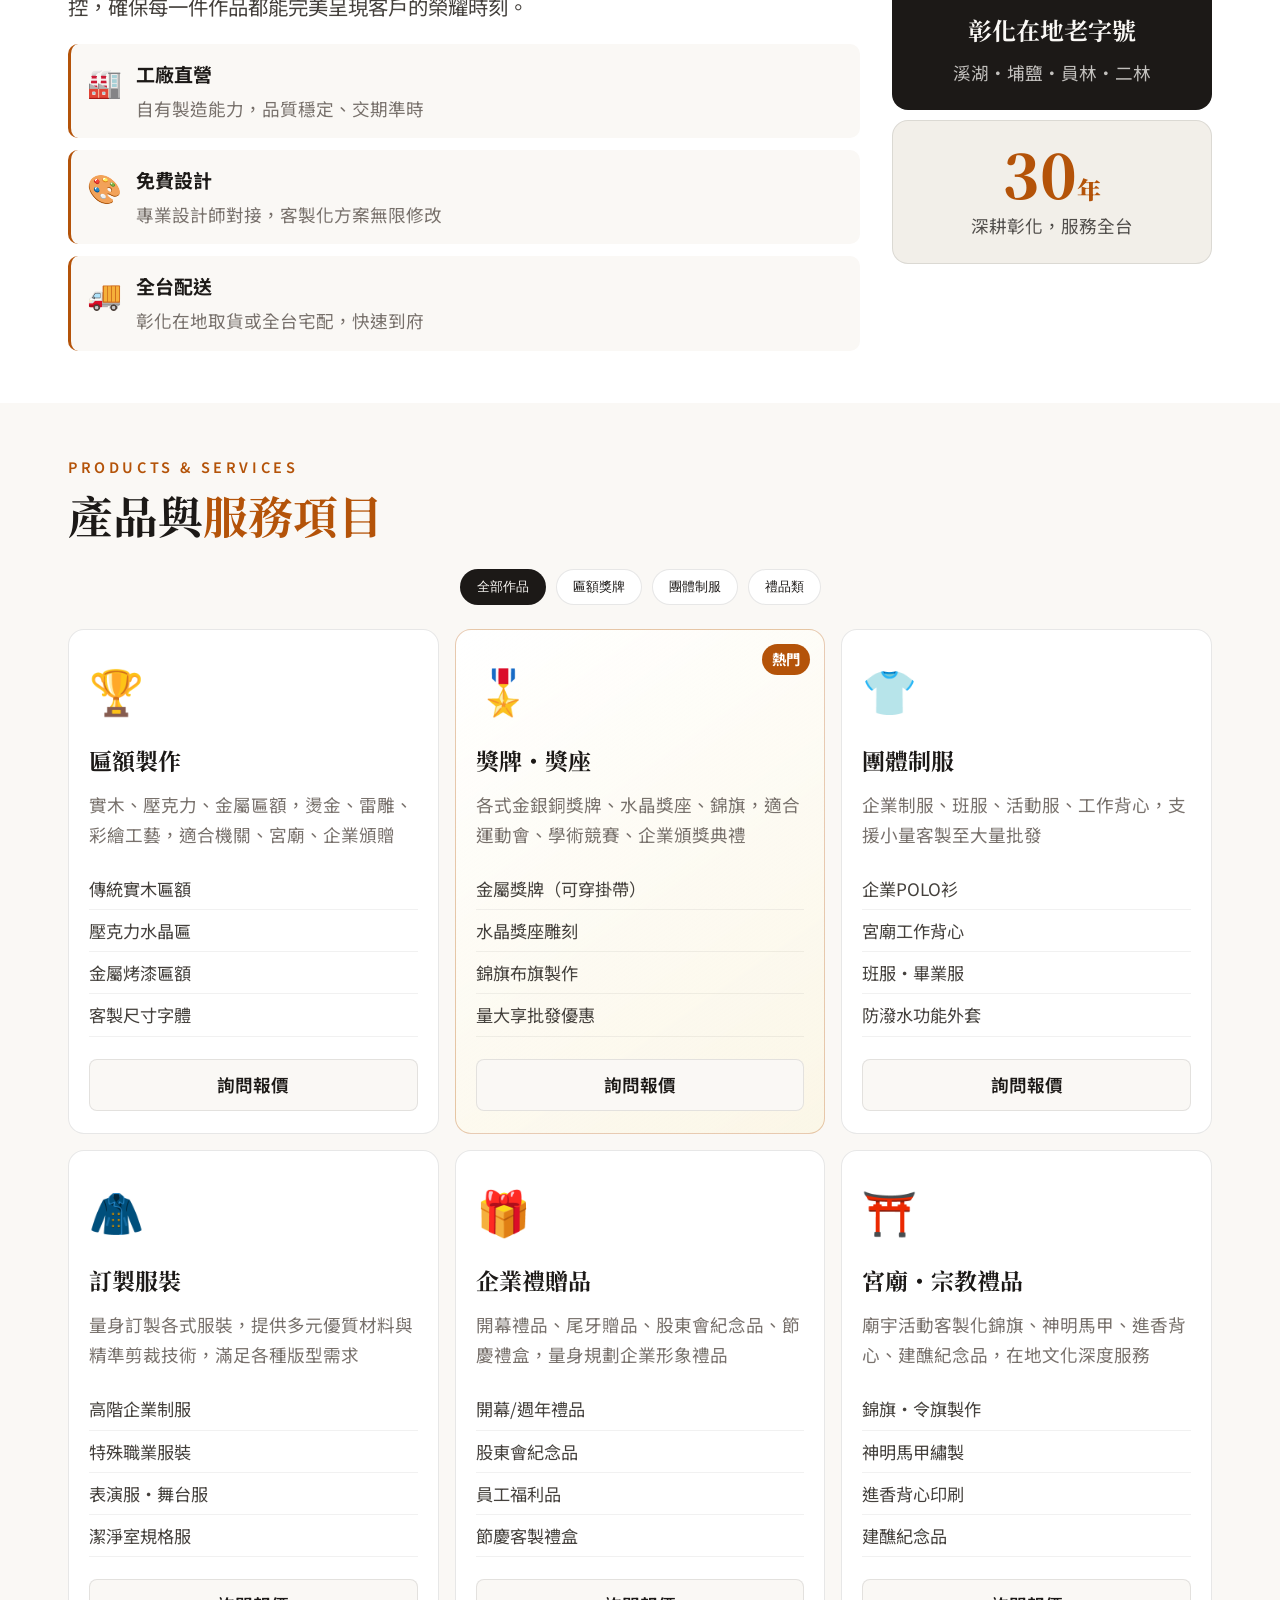
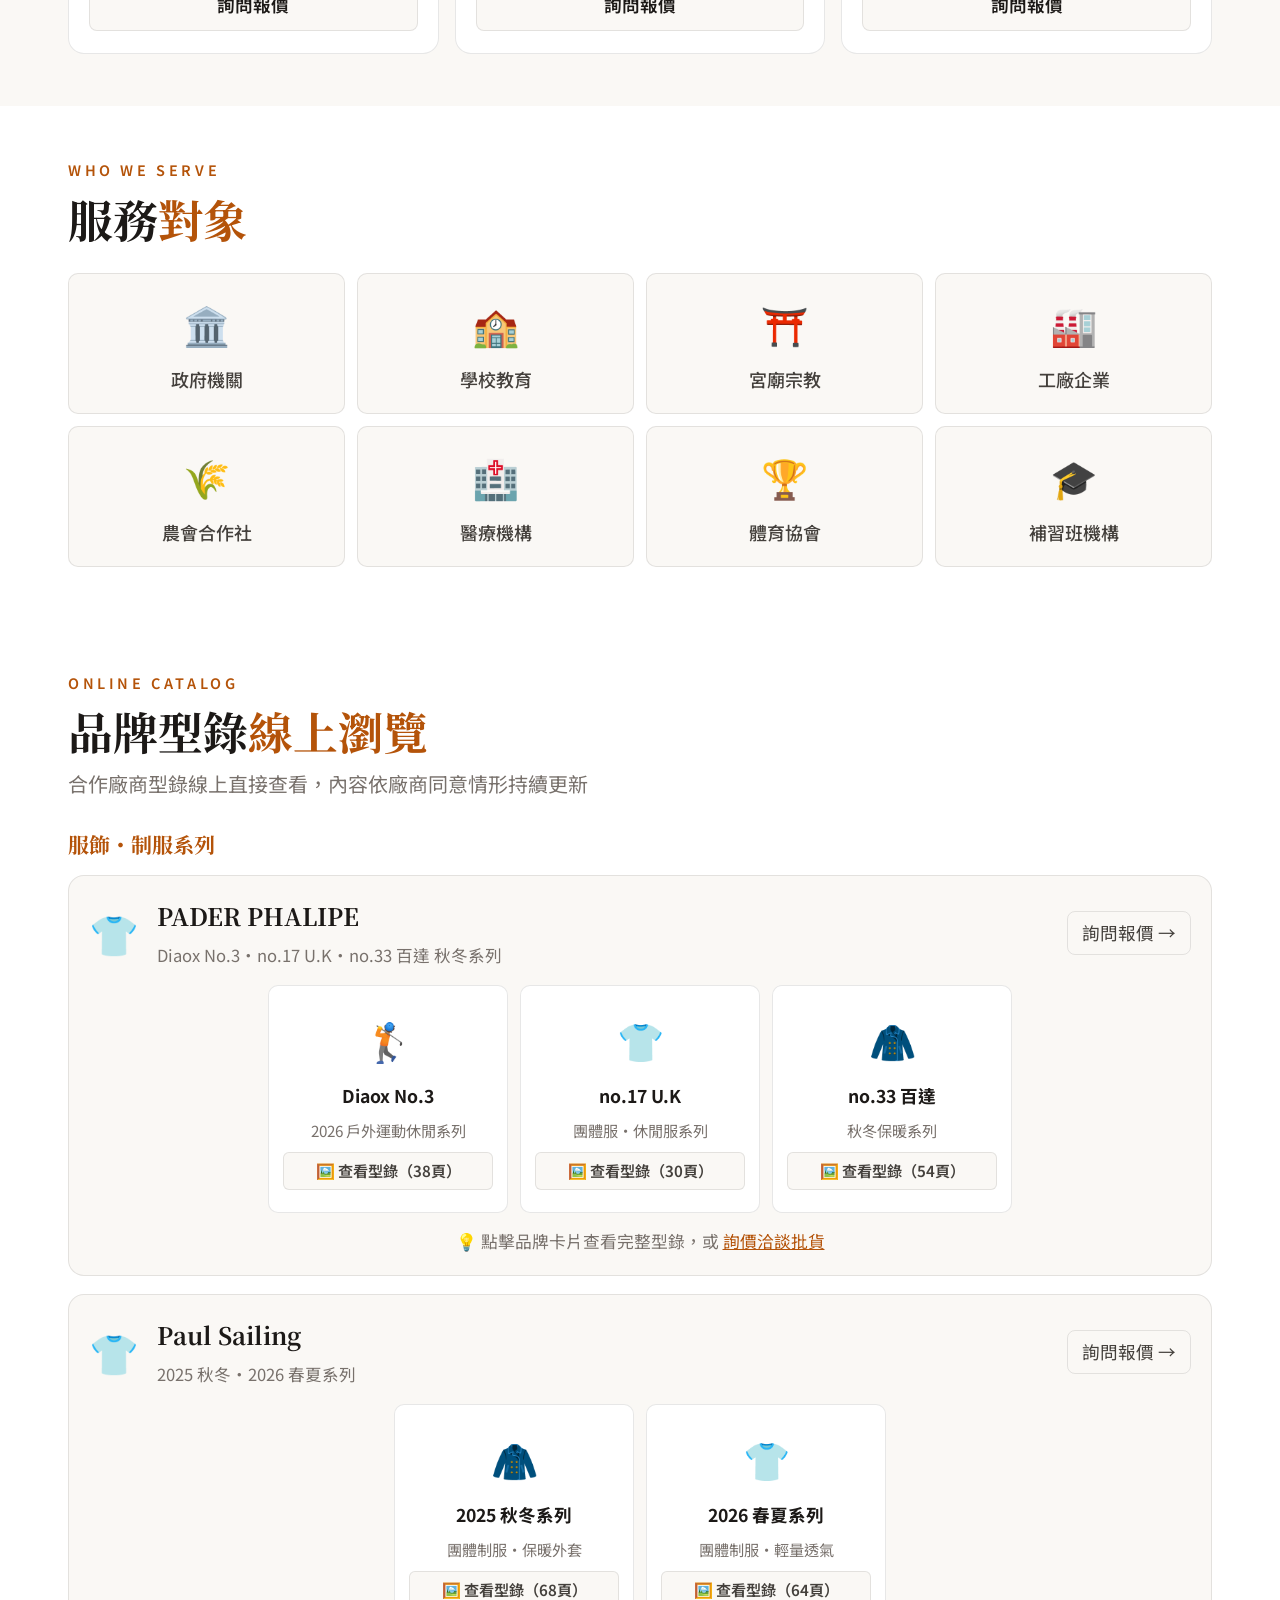
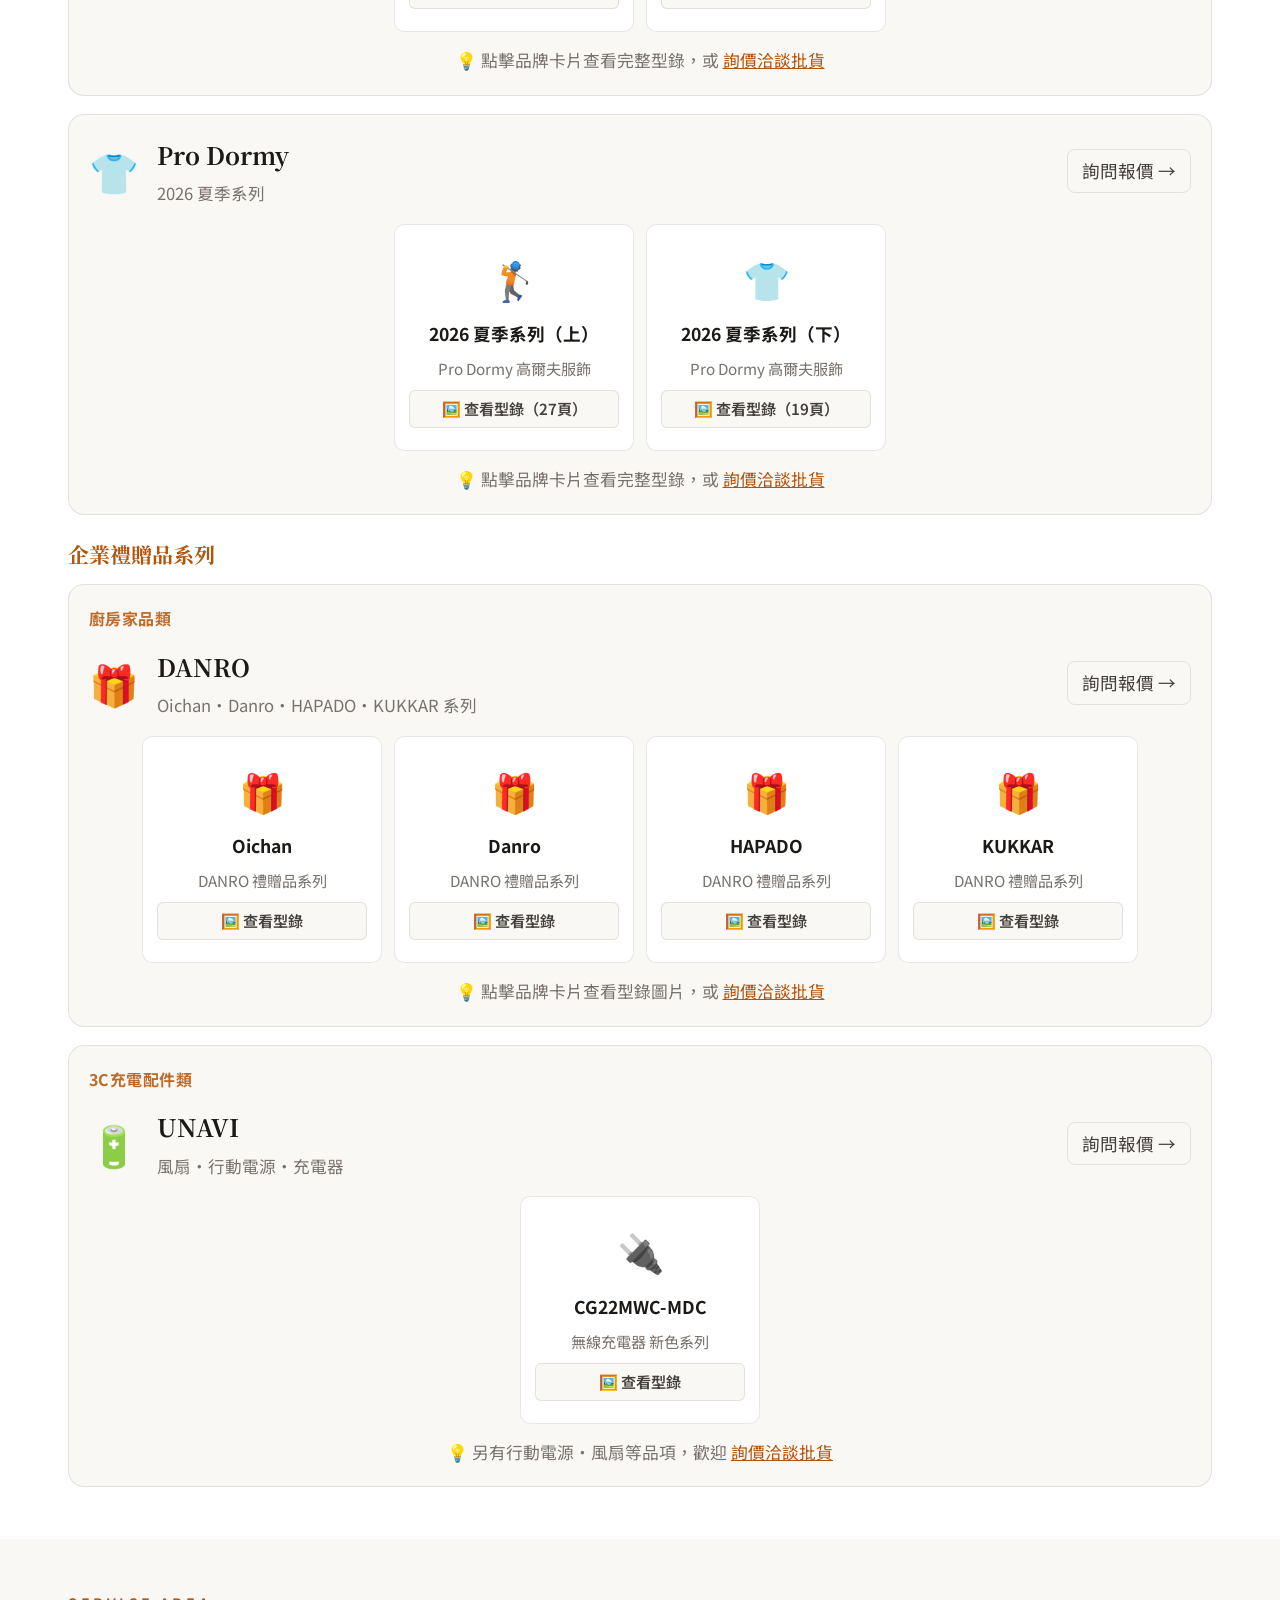
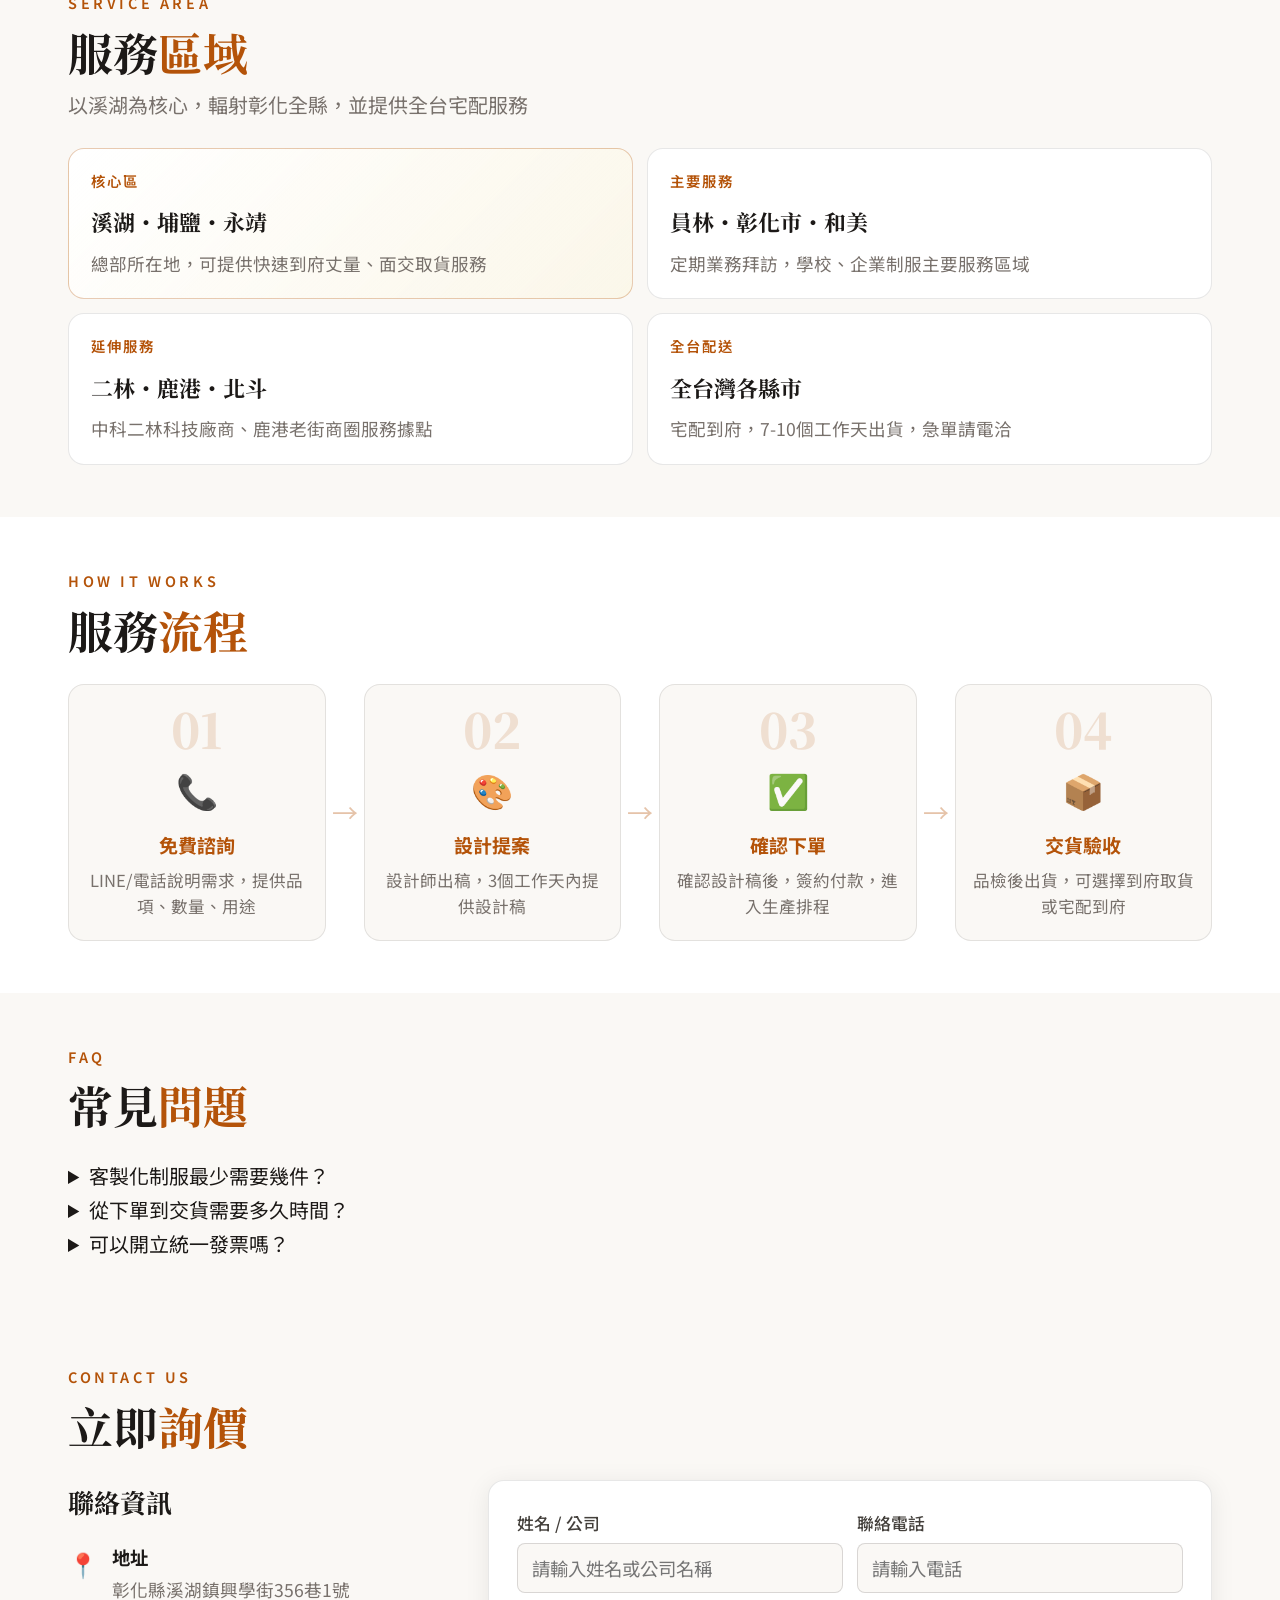
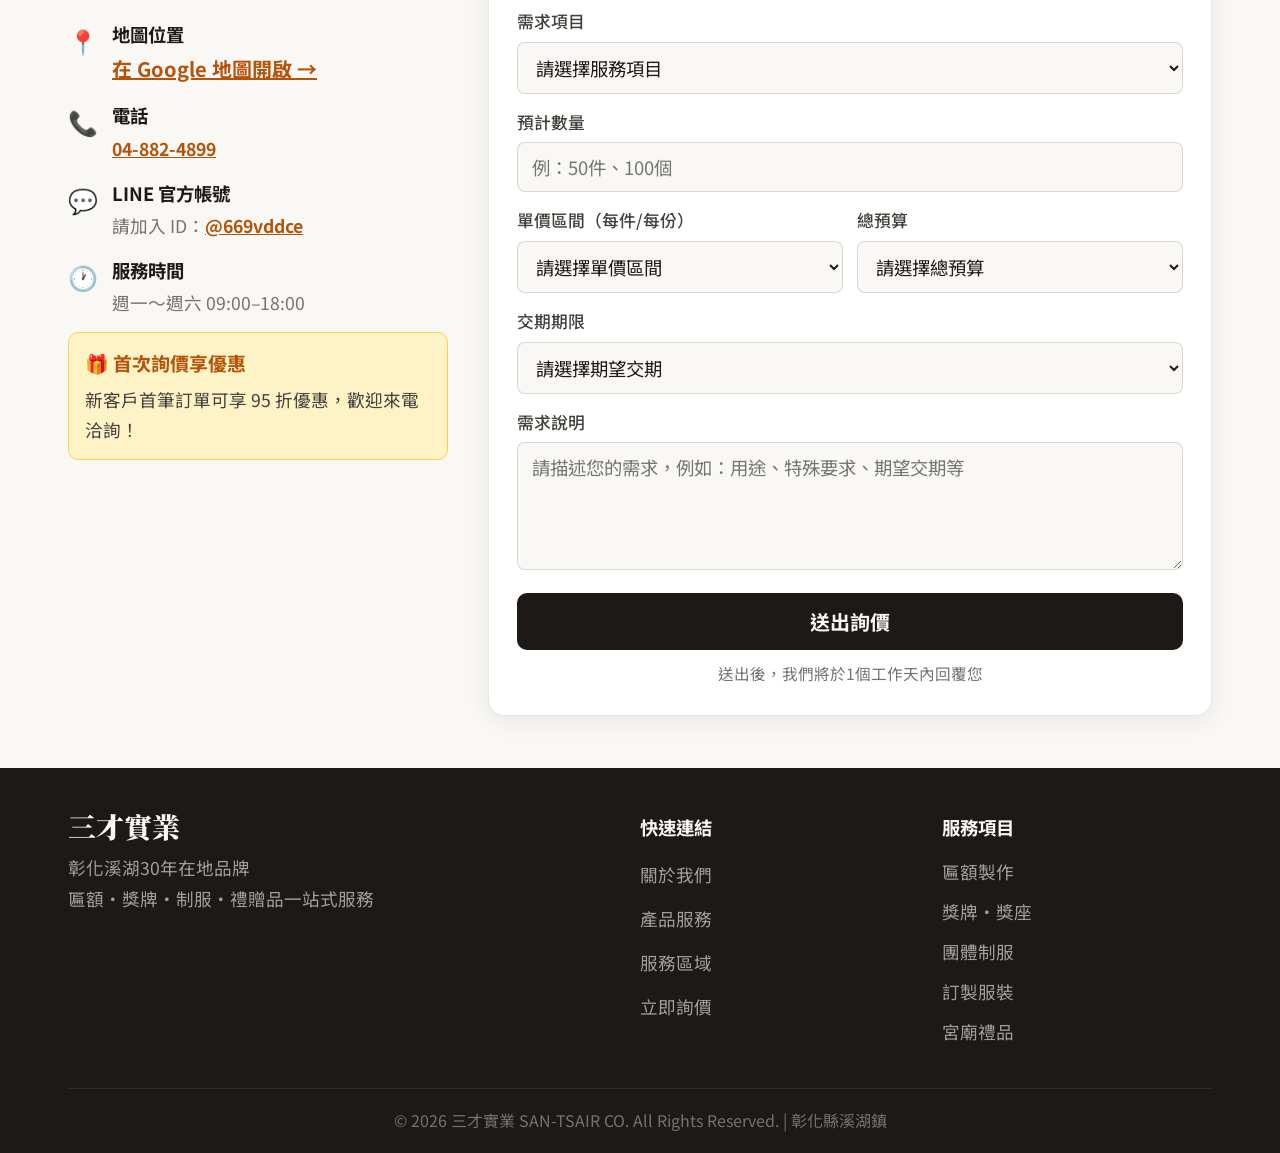
==== commit 7a389693: "feat: 型錄圖片點選後支援放大細看（滾輪/雙擊/拖曳/雙指縮放+按鈕） .pdf-modal-inner 原本只能95vw x 95vh固定顯示整張圖/PDF，無法進一步 放大檢視商品細節（布料紋" ====
--- a/index.html
+++ b/index.html
@@ -687,9 +687,14 @@
       <iframe id="pdfFrame" src="" frameborder="0"></iframe>
       <div class="gallery-viewer" id="galleryViewer" style="display:none">
         <button type="button" class="gallery-nav prev" id="galleryPrev" aria-label="上一頁">‹</button>
-        <img id="galleryImg" src="" alt="型錄頁面">
+        <img id="galleryImg" src="" alt="型錄頁面" title="雙擊、滾輪或用下方按鈕放大細看">
         <button type="button" class="gallery-nav next" id="galleryNext" aria-label="下一頁">›</button>
         <div class="gallery-counter" id="galleryCounter"></div>
+        <div class="gallery-zoom-controls">
+          <button type="button" id="zoomOutBtn" aria-label="縮小">−</button>
+          <button type="button" id="zoomResetBtn" aria-label="重置縮放">1:1</button>
+          <button type="button" id="zoomInBtn" aria-label="放大">＋</button>
+        </div>
       </div>
       <div class="pdf-fallback" id="pdfFallback" style="display:none">
         <p>📄 若 PDF 無法直接顯示，請點擊下方按鈕開啟：</p>
--- a/assets/css/style.min.css
+++ b/assets/css/style.min.css
@@ -1 +1 @@
-:root{--cream:#FAF8F5;--cream2:#F2EFE9;--cream3:#E8E4DC;--ink:#1C1917;--ink2:#44403C;--ink3:#78716C;--accent:#B45309;--accent2:#D97706;--accent-light:#FEF3C7;--accent-border:#FCD34D;--white:#FFFFFF;--radius:10px;--radius-lg:16px;--shadow:0 4px 24px rgba(28,25,23,0.08);--shadow-md:0 8px 40px rgba(28,25,23,0.12);--transition:0.25s ease;--border:1px solid rgba(28,25,23,0.1)}*,*::before,*::after{box-sizing:border-box;margin:0;padding:0}html{scroll-behavior:smooth;font-size:16px}body{font-family:'Noto Sans TC',sans-serif;background:var(--cream);color:var(--ink);line-height:1.7;overflow-x:hidden}.container{max-width:1200px;margin:0 auto;padding:0 28px}section{padding:96px 0}.section-label{font-size:.72rem;letter-spacing:.25em;color:var(--accent);text-transform:uppercase;margin-bottom:10px;font-weight:600}.section-title{font-family:'Noto Serif TC',serif;font-size:clamp(1.7rem,3.5vw,2.6rem);font-weight:700;line-height:1.3;margin-bottom:40px;color:var(--ink);word-break:keep-all}.section-sub{color:var(--ink3);font-size:1rem;margin-top:-28px;margin-bottom:40px}.accent-text{color:var(--accent)}.navbar{position:fixed;top:0;left:0;right:0;z-index:1000;padding:18px 0;transition:background .25s ease,box-shadow .25s ease}.navbar.scrolled{background:rgba(250,248,245,.97);box-shadow:0 1px 0 rgba(28,25,23,.08),0 4px 24px rgba(28,25,23,.08);backdrop-filter:blur(12px);padding:12px 0}.nav-inner{max-width:1200px;margin:0 auto;padding:0 28px;display:flex;align-items:center;justify-content:space-between}.logo{text-decoration:none;display:flex;flex-direction:column}.logo-zh{font-family:'Noto Serif TC',serif;font-size:1.35rem;font-weight:900;color:var(--ink);line-height:1}.logo-sub{font-size:.58rem;letter-spacing:.2em;color:var(--ink3);margin-top:2px}.nav-links{list-style:none;display:flex;gap:4px;align-items:center}.nav-links a{text-decoration:none;color:var(--ink2);font-size:.88rem;padding:8px 14px;border-radius:8px;transition:color .25s ease,background .25s ease}.nav-links a:hover{color:var(--accent);background:var(--accent-light)}.nav-cta{background:var(--ink)!important;color:var(--cream)!important;font-weight:700!important;border-radius:8px!important}.nav-cta:hover{background:var(--accent)!important;color:#fff!important}.hamburger{display:none;flex-direction:column;gap:5px;background:none;border:none;cursor:pointer;padding:4px}.hamburger span{display:block;width:24px;height:2px;background:var(--ink);border-radius:2px;transition:.25s ease}.hamburger.open span:nth-child(1){transform:translateY(7px) rotate(45deg)}.hamburger.open span:nth-child(2){opacity:0}.hamburger.open span:nth-child(3){transform:translateY(-7px) rotate(-45deg)}.hero{min-height:100vh;display:flex;align-items:center;position:relative;overflow:hidden;background:var(--cream)}.hero-bg{position:absolute;inset:0;background:radial-gradient(ellipse 70% 50% at 70% 40%,rgba(180,83,9,.07) 0%,transparent 70%),radial-gradient(ellipse 40% 60% at 10% 70%,rgba(217,119,6,.05) 0%,transparent 60%)}.hero-particles{position:absolute;inset:0;pointer-events:none}.particle{position:absolute;border-radius:50%;opacity:0;animation:float-up linear infinite;background:var(--accent2)}@keyframes float-up{0%{opacity:0;transform:translateY(0)}10%{opacity:.4}90%{opacity:.15}100%{opacity:0;transform:translateY(-100vh)}}.hero-content{position:relative;z-index:2;max-width:1200px;margin:0 auto;padding:130px 28px 60px}.hero-badge{display:inline-flex;align-items:center;gap:6px;background:var(--accent-light);border:1px solid var(--accent-border);color:var(--accent);padding:6px 16px;border-radius:100px;font-size:.82rem;letter-spacing:.06em;margin-bottom:28px;animation:fadeInDown .8s ease}.hero-title{font-family:'Noto Serif TC',serif;font-size:clamp(2.2rem,5.5vw,4.2rem);font-weight:900;line-height:1.15;color:var(--ink);margin-bottom:24px;animation:fadeInUp .9s ease .1s both}.hero-desc{font-size:clamp(1rem,1.8vw,1.15rem);color:var(--ink3);margin-bottom:40px;line-height:1.9;max-width:560px;animation:fadeInUp .9s ease .2s both}.hero-btns{display:flex;gap:14px;margin-bottom:60px;flex-wrap:wrap;animation:fadeInUp .9s ease .3s both}.btn-primary{background:var(--ink);color:var(--cream);padding:14px 32px;border-radius:var(--radius);font-weight:700;font-size:1rem;text-decoration:none;transition:.25s ease;box-shadow:0 2px 12px rgba(28,25,23,.2)}.btn-primary:hover{background:var(--accent);transform:translateY(-2px);box-shadow:0 6px 20px rgba(180,83,9,.3)}.btn-outline{border:1.5px solid rgba(28,25,23,.25);color:var(--ink2);padding:14px 32px;border-radius:var(--radius);font-weight:500;font-size:1rem;text-decoration:none;transition:.25s ease}.btn-outline:hover{border-color:var(--accent);color:var(--accent);background:var(--accent-light)}.hero-stats{display:flex;align-items:center;gap:28px;animation:fadeInUp .9s ease .4s both}.stat{display:flex;flex-direction:column}.stat-num{font-family:'Noto Serif TC',serif;font-size:1.9rem;font-weight:700;color:var(--ink)}.stat-label{font-size:.78rem;color:var(--ink3)}.stat-divider{width:1px;height:36px;background:rgba(28,25,23,.15)}.hero-scroll{position:absolute;bottom:32px;left:50%;transform:translateX(-50%);display:flex;flex-direction:column;align-items:center;gap:8px;color:var(--ink3);font-size:.72rem;letter-spacing:.1em}.scroll-arrow{width:18px;height:18px;border-right:2px solid var(--accent);border-bottom:2px solid var(--accent);transform:rotate(45deg);animation:bounce 1.5s infinite}@keyframes bounce{0%,100%{transform:rotate(45deg) translateY(0)}50%{transform:rotate(45deg) translateY(6px)}}.intent-picker{padding:56px 0 64px;background:var(--white)}.intent-picker-title{font-family:'Noto Serif TC',serif;font-size:clamp(1.5rem,3vw,2rem);font-weight:700;text-align:center;color:var(--ink);margin-bottom:32px}.intent-picker-title span{display:block;font-family:'Noto Sans TC',sans-serif;font-size:1rem;font-weight:500;color:var(--ink3);margin-top:8px}.intent-grid{display:grid;grid-template-columns:repeat(3,1fr);gap:24px}.intent-card{display:flex;flex-direction:column;align-items:center;justify-content:center;gap:10px;text-align:center;text-decoration:none;background:var(--cream);border:3px solid var(--cream3);border-radius:var(--radius-lg);padding:36px 20px;min-height:200px;transition:.25s ease}.intent-card:hover,.intent-card:active{border-color:var(--accent);background:var(--accent-light);transform:translateY(-4px);box-shadow:var(--shadow-md)}.intent-icon{font-size:3.4rem;line-height:1}.intent-text{display:flex;flex-direction:column;gap:4px}.intent-label{font-size:1.55rem;font-weight:900;color:var(--ink)}.intent-sub{font-size:1.05rem;color:var(--ink2);font-weight:500}@media(max-width:768px){.intent-grid{grid-template-columns:1fr;gap:16px}.intent-card{flex-direction:row;justify-content:flex-start;text-align:left;min-height:96px;padding:20px 24px;gap:20px}.intent-text{align-items:flex-start}.intent-icon{font-size:2.8rem}.intent-label{font-size:1.4rem}.intent-sub{font-size:1rem}}.marquee-bar{background:var(--ink);padding:13px 0;overflow:hidden;white-space:nowrap;position:relative}.marquee-bar::before,.marquee-bar::after{content:"";position:absolute;top:0;bottom:0;width:40px;z-index:2}.marquee-bar::before{left:0;background:linear-gradient(to right,var(--ink),transparent)}.marquee-bar::after{right:0;background:linear-gradient(to left,var(--ink),transparent)}.marquee-track{display:inline-flex;gap:48px;animation:marquee 26s linear infinite}.marquee-track span{color:var(--cream2);font-weight:600;font-size:.9rem;letter-spacing:.04em}@keyframes marquee{0%{transform:translateX(0)}100%{transform:translateX(-50%)}}.about{background:var(--white)}.about-grid{display:grid;grid-template-columns:1fr 320px;gap:64px;align-items:center}.about-text p{color:var(--ink2);margin-bottom:18px;font-size:1.02rem;line-height:1.9}.about-features{margin-top:28px;display:flex;flex-direction:column;gap:16px}.feature-item{display:flex;align-items:flex-start;gap:14px;background:var(--cream);padding:16px 20px;border-radius:var(--radius);border-left:3px solid var(--accent)}.feature-icon{font-size:1.4rem;flex-shrink:0}.feature-item strong{color:var(--ink);display:block;margin-bottom:3px;font-size:.95rem}.feature-item p{color:var(--ink3);font-size:.88rem;margin:0}.about-visual{display:flex;flex-direction:column;gap:14px}.about-card{padding:28px;border-radius:var(--radius-lg);text-align:center}.about-card.gold{background:var(--ink);color:var(--cream)}.about-card.dark{background:var(--cream2);border:var(--border)}.card-year{font-size:.76rem;letter-spacing:.2em;margin-bottom:8px;opacity:.6}.card-title{font-family:'Noto Serif TC',serif;font-size:1.2rem;font-weight:700}.card-desc{font-size:.88rem;opacity:.75;margin-top:8px}.card-num{font-family:'Noto Serif TC',serif;font-size:3rem;font-weight:900;color:var(--accent);line-height:1}.card-num small{font-size:1.2rem}.products{background:var(--cream)}.products-grid{display:grid;grid-template-columns:repeat(3,1fr);gap:20px}.product-card{background:var(--white);border:var(--border);border-radius:var(--radius-lg);padding:28px 24px;position:relative;transition:transform .25s ease,box-shadow .25s ease,border-color .25s ease;animation:fadeInUp .6s ease var(--delay) both}.product-card:hover{transform:translateY(-5px);box-shadow:var(--shadow-md);border-color:rgba(180,83,9,.2)}.product-card.featured{border-color:rgba(180,83,9,.3);background:linear-gradient(145deg,#fff,rgba(254,243,199,.3))}.featured-tag{position:absolute;top:14px;right:14px;background:var(--accent);color:#fff;font-size:.72rem;font-weight:700;padding:3px 10px;border-radius:100px}.product-icon{font-size:2.2rem;margin-bottom:14px}.product-card h3{font-family:'Noto Serif TC',serif;font-size:1.15rem;color:var(--ink);margin-bottom:10px}.product-card p{color:var(--ink3);font-size:.88rem;margin-bottom:18px;line-height:1.7}.product-list{list-style:none;margin-bottom:22px}.product-list li{color:var(--ink2);font-size:.86rem;padding:6px 0;border-bottom:1px solid rgba(28,25,23,.06);display:flex;align-items:center;gap:8px}.product-list li::before{content:›;color:var(--accent);font-size:.8rem;font-weight:700}.card-btn{display:block;text-align:center;background:var(--cream);border:var(--border);color:var(--ink);padding:10px;border-radius:8px;text-decoration:none;font-size:.88rem;font-weight:600;transition:.25s ease}.card-btn:hover{background:var(--ink);color:var(--cream);border-color:var(--ink)}.clients{background:var(--white)}.clients-grid{display:grid;grid-template-columns:repeat(4,1fr);gap:16px}.client-item{background:var(--cream);border:var(--border);border-radius:var(--radius);padding:24px 16px;display:flex;flex-direction:column;align-items:center;gap:10px;text-align:center;transition:.25s ease;cursor:default}.client-item:hover{border-color:rgba(180,83,9,.3);background:var(--accent-light);transform:translateY(-3px)}.c-icon{font-size:1.9rem}.client-item span:last-child{font-size:.9rem;color:var(--ink2);font-weight:500}.area{background:var(--cream)}.area-grid{display:grid;grid-template-columns:repeat(2,1fr);gap:18px}.area-card{background:var(--white);border:var(--border);border-radius:var(--radius-lg);padding:26px 28px;transition:.25s ease}.area-card:hover{border-color:rgba(180,83,9,.25);transform:translateY(-3px);box-shadow:var(--shadow)}.area-card.core{border-color:rgba(180,83,9,.3);background:linear-gradient(135deg,#fff,rgba(254,243,199,.25))}.area-tag{font-size:.72rem;letter-spacing:.15em;color:var(--accent);margin-bottom:10px;font-weight:600;text-transform:uppercase}.area-card h3{font-family:'Noto Serif TC',serif;font-size:1.1rem;color:var(--ink);margin-bottom:8px}.area-card p{color:var(--ink3);font-size:.88rem}.process{background:var(--white)}.process-steps{display:flex;align-items:center;gap:8px}.step{flex:1;background:var(--cream);border-radius:var(--radius-lg);padding:28px 20px;text-align:center;border:var(--border);transition:.25s ease}.step:hover{border-color:rgba(180,83,9,.25);transform:translateY(-3px);box-shadow:var(--shadow)}.step-num{font-family:'Noto Serif TC',serif;font-size:2.4rem;font-weight:900;color:rgba(180,83,9,.15);line-height:1;margin-bottom:8px}.step-icon{font-size:1.7rem;margin-bottom:10px}.step h4{color:var(--accent);font-size:.95rem;margin-bottom:6px}.step p{color:var(--ink3);font-size:.83rem;line-height:1.6}.step-arrow{font-size:1.3rem;color:rgba(180,83,9,.35);flex-shrink:0}.contact{background:var(--cream)}.contact-grid{display:grid;grid-template-columns:380px 1fr;gap:56px;align-items:start}.contact-info h3{font-family:'Noto Serif TC',serif;font-size:1.3rem;color:var(--ink);margin-bottom:24px}.info-item{display:flex;gap:14px;margin-bottom:18px;align-items:flex-start}.info-icon{font-size:1.2rem;flex-shrink:0;margin-top:2px}.info-item strong{display:block;color:var(--ink);margin-bottom:2px;font-size:.92rem}.info-item p{color:var(--ink3);font-size:.88rem;margin:0}.contact-highlight{background:var(--accent-light);border:1px solid var(--accent-border);border-radius:var(--radius);padding:18px 20px;margin-top:20px}.contact-highlight strong{color:var(--accent);display:block;margin-bottom:6px;font-size:.95rem}.contact-highlight p{color:var(--ink2);font-size:.88rem}.contact-form{background:var(--white);border:var(--border);border-radius:var(--radius-lg);padding:36px;box-shadow:var(--shadow)}.form-row{display:grid;grid-template-columns:1fr 1fr;gap:14px}.form-group{margin-bottom:18px}.form-group label{display:block;font-size:.84rem;color:var(--ink2);margin-bottom:6px;font-weight:500}.form-group input,.form-group select,.form-group textarea{width:100%;background:var(--cream);border:1px solid rgba(28,25,23,.15);border-radius:8px;padding:11px 14px;color:var(--ink);font-family:'Noto Sans TC',sans-serif;font-size:.92rem;transition:border-color .25s ease;outline:none;resize:vertical}.form-group input:focus,.form-group select:focus,.form-group textarea:focus{border-color:var(--accent);background:var(--white)}.form-group select option{background:var(--white)}.btn-submit{width:100%;background:var(--ink);color:var(--cream);border:none;border-radius:var(--radius);padding:14px;font-size:1rem;font-weight:700;cursor:pointer;transition:.25s ease;font-family:'Noto Sans TC',sans-serif}.btn-submit:hover{background:var(--accent);transform:translateY(-2px);box-shadow:0 6px 20px rgba(180,83,9,.3)}.form-note{text-align:center;color:var(--ink3);font-size:.78rem;margin-top:10px}.footer{background:var(--ink);padding:60px 0 0;color:var(--cream2)}.footer-grid{display:grid;grid-template-columns:2fr 1fr 1fr;gap:48px;padding-bottom:48px}.footer-brand .logo-zh{font-family:'Noto Serif TC',serif;font-size:1.4rem;font-weight:900;color:var(--cream);margin-bottom:12px}.footer-brand p{color:rgba(250,248,245,.6);font-size:.88rem;line-height:1.8}.footer-links h4,.footer-services h4{color:var(--cream);margin-bottom:14px;font-size:.92rem}.footer-links ul,.footer-services ul{list-style:none}.footer-links li,.footer-services li{margin-bottom:10px}.footer-links a{color:rgba(250,248,245,.6);text-decoration:none;font-size:.88rem;transition:color .25s ease}.footer-links a:hover{color:var(--accent2)}.footer-services li{color:rgba(250,248,245,.6);font-size:.88rem}.footer-bottom{border-top:1px solid rgba(250,248,245,.08);padding:18px 0;text-align:center;color:rgba(250,248,245,.4);font-size:.8rem}.floating-btn{position:fixed;bottom:28px;right:24px;background:var(--ink);color:var(--cream);border-radius:100px;padding:13px 20px;display:flex;align-items:center;gap:8px;text-decoration:none;font-weight:700;font-size:.88rem;box-shadow:0 4px 20px rgba(28,25,23,.25);transition:.25s ease;z-index:999;animation:pulse-ink 3s infinite}.floating-btn:hover{background:var(--accent);transform:scale(1.04);box-shadow:0 6px 28px rgba(180,83,9,.4)}@keyframes pulse-ink{0%,100%{box-shadow:0 4px 20px rgba(28,25,23,.25)}50%{box-shadow:0 4px 32px rgba(28,25,23,.4)}}@keyframes fadeInUp{from{opacity:0;transform:translateY(22px)}to{opacity:1;transform:translateY(0)}}@keyframes fadeInDown{from{opacity:0;transform:translateY(-14px)}to{opacity:1;transform:translateY(0)}}.reveal{opacity:0;transform:translateY(18px);transition:opacity .6s ease,transform .6s ease}.reveal.visible{opacity:1;transform:none}.catalog-section{background:var(--white)}.catalog-category-title{font-family:'Noto Serif TC',serif;font-size:1.05rem;font-weight:700;color:var(--accent);margin:32px 0 18px}.catalog-category-title:first-of-type{margin-top:0}.catalog-suppliers{display:flex;flex-direction:column;gap:36px}.supplier-block{background:var(--cream);border:var(--border);border-radius:var(--radius-lg);padding:28px}.catalog-subcategory{font-family:'Noto Sans TC',sans-serif;font-size:.8rem;font-weight:700;color:var(--accent);letter-spacing:.03em;margin:0 0 14px;opacity:.85;text-transform:uppercase}.supplier-header{display:flex;align-items:center;gap:18px;margin-bottom:24px;flex-wrap:wrap}.supplier-logo{font-size:2rem}.supplier-header h3{font-family:'Noto Serif TC',serif;font-size:1.2rem;color:var(--ink);margin-bottom:4px}.supplier-header p{color:var(--ink3);font-size:.83rem}.supplier-tag{background:var(--accent-light);border:1px solid var(--accent-border);color:var(--accent);font-size:.7rem;padding:2px 10px;border-radius:100px;margin-left:8px;font-weight:400}.supplier-web{margin-left:auto;color:var(--ink2);text-decoration:none;font-size:.88rem;border:var(--border);padding:6px 14px;border-radius:8px;transition:.25s ease;white-space:nowrap}.supplier-web:hover{background:var(--ink);color:var(--cream);border-color:var(--ink)}.brand-cards{display:grid;grid-template-columns:repeat(4,1fr);gap:14px;margin-bottom:18px}.brand-card{background:var(--white);border:var(--border);border-radius:var(--radius);padding:22px 14px;text-align:center;cursor:pointer;transition:.25s ease;position:relative;overflow:hidden}.brand-card::after{content:;position:absolute;bottom:0;left:0;right:0;height:3px;background:var(--accent);transform:scaleX(0);transition:transform .25s ease}.brand-card:hover{border-color:rgba(180,83,9,.3);transform:translateY(-4px);box-shadow:var(--shadow-md)}.brand-card:hover::after{transform:scaleX(1)}.brand-logo{font-size:1.9rem;margin-bottom:8px}.brand-name{font-weight:700;color:var(--ink);font-size:.88rem;margin-bottom:7px}.brand-desc{color:var(--ink3);font-size:.76rem;line-height:1.6;margin-bottom:10px}.brand-action{background:var(--cream);border:var(--border);color:var(--ink2);font-size:.76rem;padding:5px 10px;border-radius:6px;font-weight:600}.brand-card:hover .brand-action{background:var(--accent);color:#fff;border-color:var(--accent)}.catalog-note{color:var(--ink3);font-size:.84rem;text-align:center;margin-top:4px}.catalog-note a{color:var(--accent);text-decoration:underline}.catalog-pdf-modal{position:fixed;inset:0;background:rgba(28,25,23,.75);z-index:2000;display:none;align-items:center;justify-content:center;padding:8px;backdrop-filter:blur(8px)}.catalog-pdf-modal.open{display:flex}.pdf-modal-inner{background:var(--white);border:var(--border);border-radius:var(--radius-lg);width:95vw;max-width:95vw;height:95vh;max-height:95vh;display:flex;flex-direction:column;overflow:hidden;box-shadow:0 24px 80px rgba(28,25,23,.2)}.pdf-modal-header{display:flex;align-items:center;justify-content:space-between;padding:14px 22px;border-bottom:var(--border);background:var(--cream)}#pdfModalTitle{font-weight:700;color:var(--ink);font-size:.95rem}.close-btn{background:rgba(28,25,23,.07);border:none;color:var(--ink);width:30px;height:30px;border-radius:50%;cursor:pointer;font-size:.95rem;transition:.25s ease}.close-btn:hover{background:rgba(28,25,23,.15)}.pdf-modal-body{flex:1;min-height:0}.pdf-modal-body iframe{width:100%;height:100%;display:block}.pdf-fallback{padding:40px;text-align:center}.pdf-fallback p{color:var(--ink3);margin-bottom:16px}.pdf-modal-footer{padding:14px 22px;border-top:var(--border);display:flex;gap:10px;justify-content:flex-end;background:var(--cream)}.gallery-viewer{position:relative;height:100%;background:var(--cream2);display:flex;align-items:center;justify-content:center;overflow:hidden}.gallery-viewer img{max-width:100%;max-height:100%;object-fit:contain;user-select:none}.gallery-nav{position:absolute;top:50%;transform:translateY(-50%);background:rgba(28,25,23,.55);color:#fff;border:none;width:42px;height:42px;border-radius:50%;font-size:1.4rem;cursor:pointer;transition:.2s ease;display:flex;align-items:center;justify-content:center}.gallery-nav:hover{background:rgba(28,25,23,.8)}.gallery-nav:disabled{opacity:.3;cursor:default}.gallery-nav.prev{left:14px}.gallery-nav.next{right:14px}.gallery-counter{position:absolute;bottom:12px;left:50%;transform:translateX(-50%);background:rgba(28,25,23,.6);color:#fff;font-size:.78rem;padding:4px 12px;border-radius:100px}@media(max-width:1024px){.products-grid{grid-template-columns:repeat(2,1fr)}.about-grid{grid-template-columns:1fr}.about-visual{flex-direction:row}.contact-grid{grid-template-columns:1fr}}@media(max-width:900px){.brand-cards{grid-template-columns:repeat(2,1fr)}}@media(max-width:768px){section{padding:60px 0}.nav-links{display:none;position:fixed;top:60px;left:0;right:0;background:rgba(250,248,245,.98);flex-direction:column;padding:20px;gap:4px;backdrop-filter:blur(12px);border-bottom:var(--border);box-shadow:var(--shadow-md)}.nav-links.open{display:flex}.nav-links a{width:100%;padding:12px 16px}.hamburger{display:flex}.hero-content{padding:100px 24px 56px}.hero-stats{gap:16px}.stat-num{font-size:1.5rem}.products-grid{grid-template-columns:1fr}.clients-grid{grid-template-columns:repeat(2,1fr)}.area-grid{grid-template-columns:1fr}.process-steps{flex-direction:column}.step-arrow{transform:rotate(90deg)}.contact-grid{grid-template-columns:1fr}.form-row{grid-template-columns:1fr}.footer-grid{grid-template-columns:1fr;gap:28px}.about-visual{flex-direction:column}.fb-text{display:none}body{padding-bottom:80px}.floating-btn{width:50px;height:50px;border-radius:50%;padding:0;justify-content:center;bottom:16px;right:16px}.floating-btn span:first-child{font-size:1.3rem}.brand-cards{grid-template-columns:repeat(2,1fr)}.pdf-modal-footer{flex-direction:column}}@media(max-width:480px){.hero-title{font-size:2rem}.hero-btns{flex-direction:column;gap:12px}.btn-primary,.btn-outline{width:100%;text-align:center;padding:14px 24px}.section-title{font-size:1.55rem}.brand-cards{grid-template-columns:1fr}}@media(max-width:375px){.container{padding:0 16px}.hero-content{padding:88px 16px 48px}.hero-title{font-size:1.75rem;line-height:1.2}.hero-badge{font-size:.72rem;padding:5px 12px}.hero-desc{font-size:.9rem}.hero-stats{flex-direction:column;align-items:flex-start;gap:12px}.stat-divider{display:none}.section-title{font-size:1.4rem}.nav-inner{padding:0 16px}.logo-zh{font-size:1.15rem}.floating-btn{bottom:16px;right:14px}.contact-form{padding:24px 18px}.form-group input,.form-group select,.form-group textarea{font-size:.88rem}.product-card{padding:22px 18px}.brand-cards{grid-template-columns:1fr}.supplier-mini{flex-wrap:wrap}.sm-btn{margin-left:0;margin-top:6px}}[data-theme="dark"]{--cream:#121212;--cream2:#1E1E1E;--cream3:#2D2D2D;--ink:#F5F5F5;--ink2:#E0E0E0;--ink3:#A0A0A0;--white:#181818;--border:1px solid rgba(255,255,255,0.1)}.theme-toggle{background:transparent;border:none;font-size:1.4rem;cursor:pointer;padding:5px;margin-right:10px}.filter-btn{padding:8px 16px;border:var(--border);border-radius:20px;background:var(--white);color:var(--ink);cursor:pointer;transition:0.3s}.filter-btn.active,.filter-btn:hover{background:var(--ink);color:var(--cream)}.line-float-btn{position:fixed;bottom:80px;right:16px;background:#00B900;width:50px;height:50px;border-radius:50%;display:flex;align-items:center;justify-content:center;box-shadow:0 4px 12px rgba(0,185,0,0.4);z-index:998;transition:transform 0.2s ease,box-shadow 0.2s ease}.line-float-btn:hover{transform:scale(1.08);box-shadow:0 6px 16px rgba(0,185,0,0.5)}@media(max-width:768px){.line-float-btn{bottom:80px}}.sticky-cta-bar{display:none}@media(max-width:768px){.sticky-cta-bar{display:flex;position:fixed;bottom:0;left:0;right:0;z-index:1000;box-shadow:0 -4px 16px rgba(0,0,0,.15)}.sticky-cta-bar a{flex:1;display:flex;align-items:center;justify-content:center;gap:8px;padding:14px 8px;font-weight:700;font-size:.92rem;text-decoration:none;color:#fff}.sticky-cta-bar .cta-call{background:var(--ink)}.sticky-cta-bar .cta-line{background:#00B900}.floating-btn,.line-float-btn{display:none}body{padding-bottom:56px}}.catalog-hint{text-align:center;font-size:.92rem;color:var(--ink3);margin:-8px 0 24px}.catalog-hint[hidden]{display:none}.catalog-hint a{color:var(--accent);font-weight:700;text-decoration:underline}.catalog-category-title{scroll-margin-top:88px}+:root{--cream:#FAF8F5;--cream2:#F2EFE9;--cream3:#E8E4DC;--ink:#1C1917;--ink2:#44403C;--ink3:#78716C;--accent:#B45309;--accent2:#D97706;--accent-light:#FEF3C7;--accent-border:#FCD34D;--white:#FFFFFF;--radius:10px;--radius-lg:16px;--shadow:0 4px 24px rgba(28,25,23,0.08);--shadow-md:0 8px 40px rgba(28,25,23,0.12);--transition:0.25s ease;--border:1px solid rgba(28,25,23,0.1);}*,*::before,*::after{box-sizing:border-box;margin:0;padding:0}html{scroll-behavior:smooth;font-size:20px}body{font-family:'Noto Sans TC',sans-serif;background:var(--cream);color:var(--ink);line-height:1.7;overflow-x:hidden}.container{max-width:1200px;margin:0 auto;padding:0 28px}section{padding:52px 0}.section-label{font-size:.72rem;letter-spacing:.25em;color:var(--accent);text-transform:uppercase;margin-bottom:8px;font-weight:600}.section-title{font-family:'Noto Serif TC',serif;font-size:clamp(1.7rem,3.5vw,2.6rem);font-weight:700;line-height:1.25;margin-bottom:26px;color:var(--ink);word-break:keep-all}.section-sub{color:var(--ink3);font-size:1rem;margin-top:-18px;margin-bottom:26px}.accent-text{color:var(--accent)}.navbar{position:fixed;top:0;left:0;right:0;z-index:1000;padding:18px 0;transition:background .25s ease,box-shadow .25s ease}.navbar.scrolled{background:rgba(250,248,245,.97);box-shadow:0 1px 0 rgba(28,25,23,.08),0 4px 24px rgba(28,25,23,.08);backdrop-filter:blur(12px);padding:12px 0}.nav-inner{max-width:1200px;margin:0 auto;padding:0 28px;display:flex;align-items:center;justify-content:space-between}.logo{text-decoration:none;display:flex;flex-direction:column}.logo-zh{font-family:'Noto Serif TC',serif;font-size:1.35rem;font-weight:900;color:var(--ink);line-height:1}.logo-sub{font-size:.58rem;letter-spacing:.2em;color:var(--ink3);margin-top:2px}.nav-links{list-style:none;display:flex;gap:4px;align-items:center}.nav-links a{text-decoration:none;color:var(--ink2);font-size:.88rem;padding:8px 14px;border-radius:8px;transition:color .25s ease,background .25s ease}.nav-links a:hover{color:var(--accent);background:var(--accent-light)}.nav-cta{background:var(--ink)!important;color:var(--cream)!important;font-weight:700!important;border-radius:8px!important}.nav-cta:hover{background:var(--accent)!important;color:#fff!important}.hamburger{display:none;flex-direction:column;gap:5px;background:none;border:none;cursor:pointer;padding:4px}.hamburger span{display:block;width:24px;height:2px;background:var(--ink);border-radius:2px;transition:.25s ease}.hamburger.open span:nth-child(1){transform:translateY(7px) rotate(45deg)}.hamburger.open span:nth-child(2){opacity:0}.hamburger.open span:nth-child(3){transform:translateY(-7px) rotate(-45deg)}.hero{min-height:80vh;display:flex;align-items:center;position:relative;overflow:hidden;background:var(--cream)}.hero-bg{position:absolute;inset:0;background:radial-gradient(ellipse 70% 50% at 70% 40%,rgba(180,83,9,.07) 0%,transparent 70%),radial-gradient(ellipse 40% 60% at 10% 70%,rgba(217,119,6,.05) 0%,transparent 60%)}.hero-particles{position:absolute;inset:0;pointer-events:none}.particle{position:absolute;border-radius:50%;opacity:0;animation:float-up linear infinite;background:var(--accent2)}@keyframes float-up{0%{opacity:0;transform:translateY(0)}10%{opacity:.4}90%{opacity:.15}100%{opacity:0;transform:translateY(-100vh)}}.hero-content{position:relative;z-index:2;max-width:1200px;margin:0 auto;padding:104px 28px 40px}.hero-badge{display:inline-flex;align-items:center;gap:6px;background:var(--accent-light);border:1px solid var(--accent-border);color:var(--accent);padding:6px 16px;border-radius:100px;font-size:.82rem;letter-spacing:.06em;margin-bottom:18px;animation:fadeInDown .8s ease}.hero-title{font-family:'Noto Serif TC',serif;font-size:clamp(2.2rem,5.5vw,4.2rem);font-weight:900;line-height:1.15;color:var(--ink);margin-bottom:16px;animation:fadeInUp .9s ease .1s both}.hero-desc{font-size:clamp(1rem,1.8vw,1.15rem);color:var(--ink3);margin-bottom:26px;line-height:1.75;max-width:620px;animation:fadeInUp .9s ease .2s both}.hero-btns{display:flex;gap:14px;margin-bottom:36px;flex-wrap:wrap;animation:fadeInUp .9s ease .3s both}.btn-primary{background:var(--ink);color:var(--cream);padding:14px 32px;border-radius:var(--radius);font-weight:700;font-size:1rem;text-decoration:none;transition:.25s ease;box-shadow:0 2px 12px rgba(28,25,23,.2)}.btn-primary:hover{background:var(--accent);transform:translateY(-2px);box-shadow:0 6px 20px rgba(180,83,9,.3)}.btn-outline{border:1.5px solid rgba(28,25,23,.25);color:var(--ink2);padding:14px 32px;border-radius:var(--radius);font-weight:500;font-size:1rem;text-decoration:none;transition:.25s ease}.btn-outline:hover{border-color:var(--accent);color:var(--accent);background:var(--accent-light)}.hero-stats{display:flex;align-items:center;gap:28px;animation:fadeInUp .9s ease .4s both}.stat{display:flex;flex-direction:column}.stat-num{font-family:'Noto Serif TC',serif;font-size:1.9rem;font-weight:700;color:var(--ink)}.stat-label{font-size:.78rem;color:var(--ink3)}.stat-divider{width:1px;height:36px;background:rgba(28,25,23,.15)}.hero-scroll{position:absolute;bottom:32px;left:50%;transform:translateX(-50%);display:flex;flex-direction:column;align-items:center;gap:8px;color:var(--ink3);font-size:.72rem;letter-spacing:.1em}.scroll-arrow{width:18px;height:18px;border-right:2px solid var(--accent);border-bottom:2px solid var(--accent);transform:rotate(45deg);animation:bounce 1.5s infinite}@keyframes bounce{0%,100%{transform:rotate(45deg) translateY(0)}50%{transform:rotate(45deg) translateY(6px)}}.intent-picker{padding:36px 0 44px;background:var(--white)}.intent-picker-title{font-family:'Noto Serif TC',serif;font-size:clamp(1.5rem,3vw,2rem);font-weight:700;text-align:center;color:var(--ink);margin-bottom:22px}.intent-picker-title span{display:block;font-family:'Noto Sans TC',sans-serif;font-size:1rem;font-weight:500;color:var(--ink3);margin-top:8px}.intent-grid{display:grid;grid-template-columns:repeat(3,1fr);gap:24px}.intent-card{display:flex;flex-direction:column;align-items:center;justify-content:center;gap:10px;text-align:center;text-decoration:none;background:var(--cream);border:3px solid var(--cream3);border-radius:var(--radius-lg);padding:36px 20px;min-height:200px;transition:.25s ease}.intent-card:hover,.intent-card:active{border-color:var(--accent);background:var(--accent-light);transform:translateY(-4px);box-shadow:var(--shadow-md)}.intent-icon{font-size:3.4rem;line-height:1}.intent-text{display:flex;flex-direction:column;gap:4px}.intent-label{font-size:1.55rem;font-weight:900;color:var(--ink)}.intent-sub{font-size:1.05rem;color:var(--ink2);font-weight:500}@media(max-width:768px){.intent-grid{grid-template-columns:1fr;gap:16px}.intent-card{flex-direction:row;justify-content:flex-start;text-align:left;min-height:96px;padding:20px 24px;gap:20px}.intent-text{align-items:flex-start}.intent-icon{font-size:2.8rem}.intent-label{font-size:1.4rem}.intent-sub{font-size:1rem}}.marquee-bar{background:var(--ink);padding:13px 0;overflow:hidden;white-space:nowrap;position:relative}.marquee-bar::before,.marquee-bar::after{content:"";position:absolute;top:0;bottom:0;width:40px;z-index:2}.marquee-bar::before{left:0;background:linear-gradient(to right,var(--ink),transparent)}.marquee-bar::after{right:0;background:linear-gradient(to left,var(--ink),transparent)}.marquee-track{display:inline-flex;gap:48px;animation:marquee 26s linear infinite}.marquee-track span{color:var(--cream2);font-weight:600;font-size:.9rem;letter-spacing:.04em}@keyframes marquee{0%{transform:translateX(0)}100%{transform:translateX(-50%)}}.about{background:var(--white)}.about-grid{display:grid;grid-template-columns:1fr 320px;gap:32px;align-items:center}.about-text p{color:var(--ink2);margin-bottom:14px;font-size:1.02rem;line-height:1.75}.about-features{margin-top:20px;display:flex;flex-direction:column;gap:12px}.feature-item{display:flex;align-items:flex-start;gap:14px;background:var(--cream);padding:14px 16px;border-radius:var(--radius);border-left:3px solid var(--accent)}.feature-icon{font-size:1.4rem;flex-shrink:0}.feature-item strong{color:var(--ink);display:block;margin-bottom:3px;font-size:.95rem}.feature-item p{color:var(--ink3);font-size:.88rem;margin:0}.about-visual{display:flex;flex-direction:column;gap:10px}.about-card{padding:22px;border-radius:var(--radius-lg);text-align:center}.about-card.gold{background:var(--ink);color:var(--cream)}.about-card.dark{background:var(--cream2);border:var(--border)}.card-year{font-size:.76rem;letter-spacing:.2em;margin-bottom:8px;opacity:.6}.card-title{font-family:'Noto Serif TC',serif;font-size:1.2rem;font-weight:700}.card-desc{font-size:.88rem;opacity:.75;margin-top:8px}.card-num{font-family:'Noto Serif TC',serif;font-size:3rem;font-weight:900;color:var(--accent);line-height:1}.card-num small{font-size:1.2rem}.products{background:var(--cream)}.products-grid{display:grid;grid-template-columns:repeat(3,1fr);gap:16px}.product-card{background:var(--white);border:var(--border);border-radius:var(--radius-lg);padding:22px 20px;position:relative;transition:transform .25s ease,box-shadow .25s ease,border-color .25s ease;animation:fadeInUp .6s ease var(--delay) both}.product-card:hover{transform:translateY(-5px);box-shadow:var(--shadow-md);border-color:rgba(180,83,9,.2)}.product-card.featured{border-color:rgba(180,83,9,.3);background:linear-gradient(145deg,#fff,rgba(254,243,199,.3))}.featured-tag{position:absolute;top:14px;right:14px;background:var(--accent);color:#fff;font-size:.72rem;font-weight:700;padding:3px 10px;border-radius:100px}.product-icon{font-size:2.2rem;margin-bottom:14px}.product-card h3{font-family:'Noto Serif TC',serif;font-size:1.15rem;color:var(--ink);margin-bottom:10px}.product-card p{color:var(--ink3);font-size:.88rem;margin-bottom:18px;line-height:1.7}.product-list{list-style:none;margin-bottom:22px}.product-list li{color:var(--ink2);font-size:.86rem;padding:6px 0;border-bottom:1px solid rgba(28,25,23,.06);display:flex;align-items:center;gap:8px}.product-list li::before{content:›;color:var(--accent);font-size:.8rem;font-weight:700}.card-btn{display:block;text-align:center;background:var(--cream);border:var(--border);color:var(--ink);padding:10px;border-radius:8px;text-decoration:none;font-size:.88rem;font-weight:600;transition:.25s ease}.card-btn:hover{background:var(--ink);color:var(--cream);border-color:var(--ink)}.clients{background:var(--white)}.clients-grid{display:grid;grid-template-columns:repeat(4,1fr);gap:12px}.client-item{background:var(--cream);border:var(--border);border-radius:var(--radius);padding:18px 14px;display:flex;flex-direction:column;align-items:center;gap:8px;text-align:center;transition:.25s ease;cursor:default}.client-item:hover{border-color:rgba(180,83,9,.3);background:var(--accent-light);transform:translateY(-3px)}.c-icon{font-size:1.9rem}.client-item span:last-child{font-size:.9rem;color:var(--ink2);font-weight:500}.area{background:var(--cream)}.area-grid{display:grid;grid-template-columns:repeat(2,1fr);gap:14px}.area-card{background:var(--white);border:var(--border);border-radius:var(--radius-lg);padding:20px 22px;transition:.25s ease}.area-card:hover{border-color:rgba(180,83,9,.25);transform:translateY(-3px);box-shadow:var(--shadow)}.area-card.core{border-color:rgba(180,83,9,.3);background:linear-gradient(135deg,#fff,rgba(254,243,199,.25))}.area-tag{font-size:.72rem;letter-spacing:.15em;color:var(--accent);margin-bottom:10px;font-weight:600;text-transform:uppercase}.area-card h3{font-family:'Noto Serif TC',serif;font-size:1.1rem;color:var(--ink);margin-bottom:8px}.area-card p{color:var(--ink3);font-size:.88rem}.process{background:var(--white)}.process-steps{display:flex;align-items:center;gap:6px}.step{flex:1;background:var(--cream);border-radius:var(--radius-lg);padding:20px 16px;text-align:center;border:var(--border);transition:.25s ease}.step:hover{border-color:rgba(180,83,9,.25);transform:translateY(-3px);box-shadow:var(--shadow)}.step-num{font-family:'Noto Serif TC',serif;font-size:2.4rem;font-weight:900;color:rgba(180,83,9,.15);line-height:1;margin-bottom:8px}.step-icon{font-size:1.7rem;margin-bottom:10px}.step h4{color:var(--accent);font-size:.95rem;margin-bottom:6px}.step p{color:var(--ink3);font-size:.83rem;line-height:1.6}.step-arrow{font-size:1.3rem;color:rgba(180,83,9,.35);flex-shrink:0}.contact{background:var(--cream)}.contact-grid{display:grid;grid-template-columns:380px 1fr;gap:40px;align-items:start}.contact-info h3{font-family:'Noto Serif TC',serif;font-size:1.3rem;color:var(--ink);margin-bottom:18px}.info-item{display:flex;gap:14px;margin-bottom:14px;align-items:flex-start}.info-icon{font-size:1.2rem;flex-shrink:0;margin-top:2px}.info-item strong{display:block;color:var(--ink);margin-bottom:2px;font-size:.92rem}.info-item p{color:var(--ink3);font-size:.88rem;margin:0}.contact-highlight{background:var(--accent-light);border:1px solid var(--accent-border);border-radius:var(--radius);padding:14px 16px;margin-top:14px}.contact-highlight strong{color:var(--accent);display:block;margin-bottom:6px;font-size:.95rem}.contact-highlight p{color:var(--ink2);font-size:.88rem}.contact-form{background:var(--white);border:var(--border);border-radius:var(--radius-lg);padding:28px;box-shadow:var(--shadow)}.form-row{display:grid;grid-template-columns:1fr 1fr;gap:14px}.form-group{margin-bottom:14px}.form-group label{display:block;font-size:.84rem;color:var(--ink2);margin-bottom:6px;font-weight:500}.form-group input,.form-group select,.form-group textarea{width:100%;background:var(--cream);border:1px solid rgba(28,25,23,.15);border-radius:8px;padding:11px 14px;color:var(--ink);font-family:'Noto Sans TC',sans-serif;font-size:.92rem;transition:border-color .25s ease;outline:none;resize:vertical}.form-group input:focus,.form-group select:focus,.form-group textarea:focus{border-color:var(--accent);background:var(--white)}.form-group select option{background:var(--white)}.btn-submit{width:100%;background:var(--ink);color:var(--cream);border:none;border-radius:var(--radius);padding:14px;font-size:1rem;font-weight:700;cursor:pointer;transition:.25s ease;font-family:'Noto Sans TC',sans-serif}.btn-submit:hover{background:var(--accent);transform:translateY(-2px);box-shadow:0 6px 20px rgba(180,83,9,.3)}.form-note{text-align:center;color:var(--ink3);font-size:.78rem;margin-top:10px}.footer{background:var(--ink);padding:44px 0 0;color:var(--cream2)}.footer-grid{display:grid;grid-template-columns:2fr 1fr 1fr;gap:32px;padding-bottom:32px}.footer-brand .logo-zh{font-family:'Noto Serif TC',serif;font-size:1.4rem;font-weight:900;color:var(--cream);margin-bottom:12px}.footer-brand p{color:rgba(250,248,245,.6);font-size:.88rem;line-height:1.8}.footer-links h4,.footer-services h4{color:var(--cream);margin-bottom:14px;font-size:.92rem}.footer-links ul,.footer-services ul{list-style:none}.footer-links li,.footer-services li{margin-bottom:10px}.footer-links a{color:rgba(250,248,245,.6);text-decoration:none;font-size:.88rem;transition:color .25s ease}.footer-links a:hover{color:var(--accent2)}.footer-services li{color:rgba(250,248,245,.6);font-size:.88rem}.footer-bottom{border-top:1px solid rgba(250,248,245,.08);padding:18px 0;text-align:center;color:rgba(250,248,245,.4);font-size:.8rem}.floating-btn{position:fixed;bottom:28px;right:24px;background:var(--ink);color:var(--cream);border-radius:100px;padding:13px 20px;display:flex;align-items:center;gap:8px;text-decoration:none;font-weight:700;font-size:.88rem;box-shadow:0 4px 20px rgba(28,25,23,.25);transition:.25s ease;z-index:999;animation:pulse-ink 3s infinite}.floating-btn:hover{background:var(--accent);transform:scale(1.04);box-shadow:0 6px 28px rgba(180,83,9,.4)}@keyframes pulse-ink{0%,100%{box-shadow:0 4px 20px rgba(28,25,23,.25)}50%{box-shadow:0 4px 32px rgba(28,25,23,.4)}}@keyframes fadeInUp{from{opacity:0;transform:translateY(22px)}to{opacity:1;transform:translateY(0)}}@keyframes fadeInDown{from{opacity:0;transform:translateY(-14px)}to{opacity:1;transform:translateY(0)}}.reveal{opacity:0;transform:translateY(18px);transition:opacity .6s ease,transform .6s ease}.reveal.visible{opacity:1;transform:none}.catalog-section{background:var(--white)}.catalog-category-title{font-family:'Noto Serif TC',serif;font-size:1.05rem;font-weight:700;color:var(--accent);margin:22px 0 12px}.catalog-category-title:first-of-type{margin-top:0}.catalog-suppliers{display:flex;flex-direction:column;gap:18px}.supplier-block{background:var(--cream);border:var(--border);border-radius:var(--radius-lg);padding:20px}.catalog-subcategory{font-family:'Noto Sans TC',sans-serif;font-size:.8rem;font-weight:700;color:var(--accent);letter-spacing:.03em;margin:0 0 14px;opacity:.85;text-transform:uppercase}.supplier-header{display:flex;align-items:center;gap:18px;margin-bottom:16px;flex-wrap:wrap}.supplier-logo{font-size:2rem}.supplier-header h3{font-family:'Noto Serif TC',serif;font-size:1.2rem;color:var(--ink);margin-bottom:4px}.supplier-header p{color:var(--ink3);font-size:.83rem}.supplier-tag{background:var(--accent-light);border:1px solid var(--accent-border);color:var(--accent);font-size:.7rem;padding:2px 10px;border-radius:100px;margin-left:8px;font-weight:400}.supplier-web{margin-left:auto;color:var(--ink2);text-decoration:none;font-size:.88rem;border:var(--border);padding:6px 14px;border-radius:8px;transition:.25s ease;white-space:nowrap}.supplier-web:hover{background:var(--ink);color:var(--cream);border-color:var(--ink)}.brand-cards{display:grid;grid-template-columns:repeat(auto-fit,minmax(200px,240px));justify-content:center;gap:12px;margin-bottom:14px}.brand-card{background:var(--white);border:var(--border);border-radius:var(--radius);padding:22px 14px;text-align:center;cursor:pointer;transition:.25s ease;position:relative;overflow:hidden}.brand-card::after{content:;position:absolute;bottom:0;left:0;right:0;height:3px;background:var(--accent);transform:scaleX(0);transition:transform .25s ease}.brand-card:hover{border-color:rgba(180,83,9,.3);transform:translateY(-4px);box-shadow:var(--shadow-md)}.brand-card:hover::after{transform:scaleX(1)}.brand-logo{font-size:1.9rem;margin-bottom:8px}.brand-name{font-weight:700;color:var(--ink);font-size:.88rem;margin-bottom:7px}.brand-desc{color:var(--ink3);font-size:.76rem;line-height:1.6;margin-bottom:10px}.brand-action{background:var(--cream);border:var(--border);color:var(--ink2);font-size:.76rem;padding:5px 10px;border-radius:6px;font-weight:600}.brand-card:hover .brand-action{background:var(--accent);color:#fff;border-color:var(--accent)}.catalog-note{color:var(--ink3);font-size:.84rem;text-align:center;margin-top:4px}.catalog-note a{color:var(--accent);text-decoration:underline}.catalog-pdf-modal{position:fixed;inset:0;background:rgba(28,25,23,.75);z-index:2000;display:none;align-items:center;justify-content:center;padding:8px;backdrop-filter:blur(8px)}.catalog-pdf-modal.open{display:flex}.pdf-modal-inner{background:var(--white);border:var(--border);border-radius:var(--radius-lg);width:95vw;max-width:95vw;height:95vh;max-height:95vh;display:flex;flex-direction:column;overflow:hidden;box-shadow:0 24px 80px rgba(28,25,23,.2)}.pdf-modal-header{display:flex;align-items:center;justify-content:space-between;padding:14px 22px;border-bottom:var(--border);background:var(--cream)}#pdfModalTitle{font-weight:700;color:var(--ink);font-size:.95rem}.close-btn{background:rgba(28,25,23,.07);border:none;color:var(--ink);width:30px;height:30px;border-radius:50%;cursor:pointer;font-size:.95rem;transition:.25s ease}.close-btn:hover{background:rgba(28,25,23,.15)}.pdf-modal-body{flex:1;min-height:0}.pdf-modal-body iframe{width:100%;height:100%;display:block}.pdf-fallback{padding:40px;text-align:center}.pdf-fallback p{color:var(--ink3);margin-bottom:16px}.pdf-modal-footer{padding:14px 22px;border-top:var(--border);display:flex;gap:10px;justify-content:flex-end;background:var(--cream)}.gallery-viewer{position:relative;height:100%;background:var(--cream2);display:flex;align-items:center;justify-content:center;overflow:hidden}.gallery-viewer img{max-width:100%;max-height:100%;object-fit:contain;user-select:none;transition:transform .15s ease;transform-origin:center center;touch-action:none;cursor:zoom-in}.gallery-viewer.zoomed img{cursor:grab}.gallery-viewer.zoomed img:active{cursor:grabbing}.gallery-nav{position:absolute;top:50%;transform:translateY(-50%);background:rgba(28,25,23,.55);color:#fff;border:none;width:42px;height:42px;border-radius:50%;font-size:1.4rem;cursor:pointer;transition:.2s ease;display:flex;align-items:center;justify-content:center}.gallery-nav:hover{background:rgba(28,25,23,.8)}.gallery-nav:disabled{opacity:.3;cursor:default}.gallery-nav.prev{left:14px}.gallery-nav.next{right:14px}.gallery-viewer.zoomed .gallery-nav{opacity:0;pointer-events:none}.gallery-counter{position:absolute;bottom:12px;left:50%;transform:translateX(-50%);background:rgba(28,25,23,.6);color:#fff;font-size:.78rem;padding:4px 12px;border-radius:100px}.gallery-zoom-controls{position:absolute;bottom:12px;right:14px;display:flex;gap:4px;background:rgba(28,25,23,.55);border-radius:100px;padding:4px;z-index:2}.gallery-zoom-controls button{width:34px;height:34px;border-radius:50%;border:none;background:transparent;color:#fff;font-size:1.15rem;font-weight:700;cursor:pointer;transition:.2s ease;display:flex;align-items:center;justify-content:center}.gallery-zoom-controls button:hover{background:rgba(255,255,255,.25)}.gallery-zoom-controls button:disabled{opacity:.35;cursor:default}@media(max-width:1024px){.products-grid{grid-template-columns:repeat(2,1fr)}.about-grid{grid-template-columns:1fr}.about-visual{flex-direction:row}.contact-grid{grid-template-columns:1fr}}@media(max-width:900px){.brand-cards{grid-template-columns:repeat(2,1fr)}}@media(max-width:768px){section{padding:36px 0}.nav-links{display:none;position:fixed;top:60px;left:0;right:0;background:rgba(250,248,245,.98);flex-direction:column;padding:20px;gap:4px;backdrop-filter:blur(12px);border-bottom:var(--border);box-shadow:var(--shadow-md)}.nav-links.open{display:flex}.nav-links a{width:100%;padding:12px 16px}.hamburger{display:flex}.hero-content{padding:84px 24px 36px}.hero-stats{gap:16px}.stat-num{font-size:1.5rem}.products-grid{grid-template-columns:1fr}.clients-grid{grid-template-columns:repeat(2,1fr)}.area-grid{grid-template-columns:1fr}.process-steps{flex-direction:column}.step-arrow{transform:rotate(90deg)}.contact-grid{grid-template-columns:1fr}.form-row{grid-template-columns:1fr}.footer-grid{grid-template-columns:1fr;gap:28px}.about-visual{flex-direction:column}.fb-text{display:none}body{padding-bottom:80px}.floating-btn{width:50px;height:50px;border-radius:50%;padding:0;justify-content:center;bottom:16px;right:16px}.floating-btn span:first-child{font-size:1.3rem}.brand-cards{grid-template-columns:repeat(2,1fr)}.pdf-modal-footer{flex-direction:column}}@media(max-width:480px){.hero-title{font-size:2rem}.hero-btns{flex-direction:column;gap:12px}.btn-primary,.btn-outline{width:100%;text-align:center;padding:14px 24px}.section-title{font-size:1.55rem}.brand-cards{grid-template-columns:1fr}}@media(max-width:375px){.container{padding:0 16px}.hero-content{padding:76px 16px 32px}.hero-title{font-size:1.75rem;line-height:1.2}.hero-badge{font-size:.72rem;padding:5px 12px}.hero-desc{font-size:.9rem}.hero-stats{flex-direction:column;align-items:flex-start;gap:12px}.stat-divider{display:none}.section-title{font-size:1.4rem}.nav-inner{padding:0 16px}.logo-zh{font-size:1.15rem}.floating-btn{bottom:16px;right:14px}.contact-form{padding:24px 18px}.form-group input,.form-group select,.form-group textarea{font-size:.88rem}.product-card{padding:22px 18px}.brand-cards{grid-template-columns:1fr}.supplier-mini{flex-wrap:wrap}.sm-btn{margin-left:0;margin-top:6px}}[data-theme="dark"]{--cream:#121212;--cream2:#1E1E1E;--cream3:#2D2D2D;--ink:#F5F5F5;--ink2:#E0E0E0;--ink3:#A0A0A0;--white:#181818;--border:1px solid rgba(255,255,255,0.1);}.theme-toggle{background:transparent;border:none;font-size:1.4rem;cursor:pointer;padding:5px;margin-right:10px;}.filter-btn{padding:8px 16px;border:var(--border);border-radius:20px;background:var(--white);color:var(--ink);cursor:pointer;transition:0.3s;}.filter-btn.active,.filter-btn:hover{background:var(--ink);color:var(--cream);}.catalog-hint{text-align:center;font-size:.92rem;color:var(--ink3);margin:-8px 0 24px}.catalog-hint[hidden]{display:none}.catalog-hint a{color:var(--accent);font-weight:700;text-decoration:underline}.catalog-category-title{scroll-margin-top:88px}.line-float-btn{position:fixed;bottom:80px;right:16px;background:#00B900;width:50px;height:50px;border-radius:50%;display:flex;align-items:center;justify-content:center;box-shadow:0 4px 12px rgba(0,185,0,0.4);z-index:998;transition:transform 0.2s ease,box-shadow 0.2s ease;}.line-float-btn:hover{transform:scale(1.08);box-shadow:0 6px 16px rgba(0,185,0,0.5);}@media(max-width:768px){.line-float-btn{bottom:80px;}}.sticky-cta-bar{display:none;}@media(max-width:768px){.sticky-cta-bar{display:flex;position:fixed;bottom:0;left:0;right:0;z-index:1000;box-shadow:0 -4px 16px rgba(0,0,0,.15);}.sticky-cta-bar a{flex:1;display:flex;align-items:center;justify-content:center;gap:8px;padding:14px 8px;font-weight:700;font-size:.92rem;text-decoration:none;color:#fff;}.sticky-cta-bar .cta-call{background:var(--ink);}.sticky-cta-bar .cta-line{background:#00B900;}.floating-btn,.line-float-btn{display:none;}body{padding-bottom:56px;}}
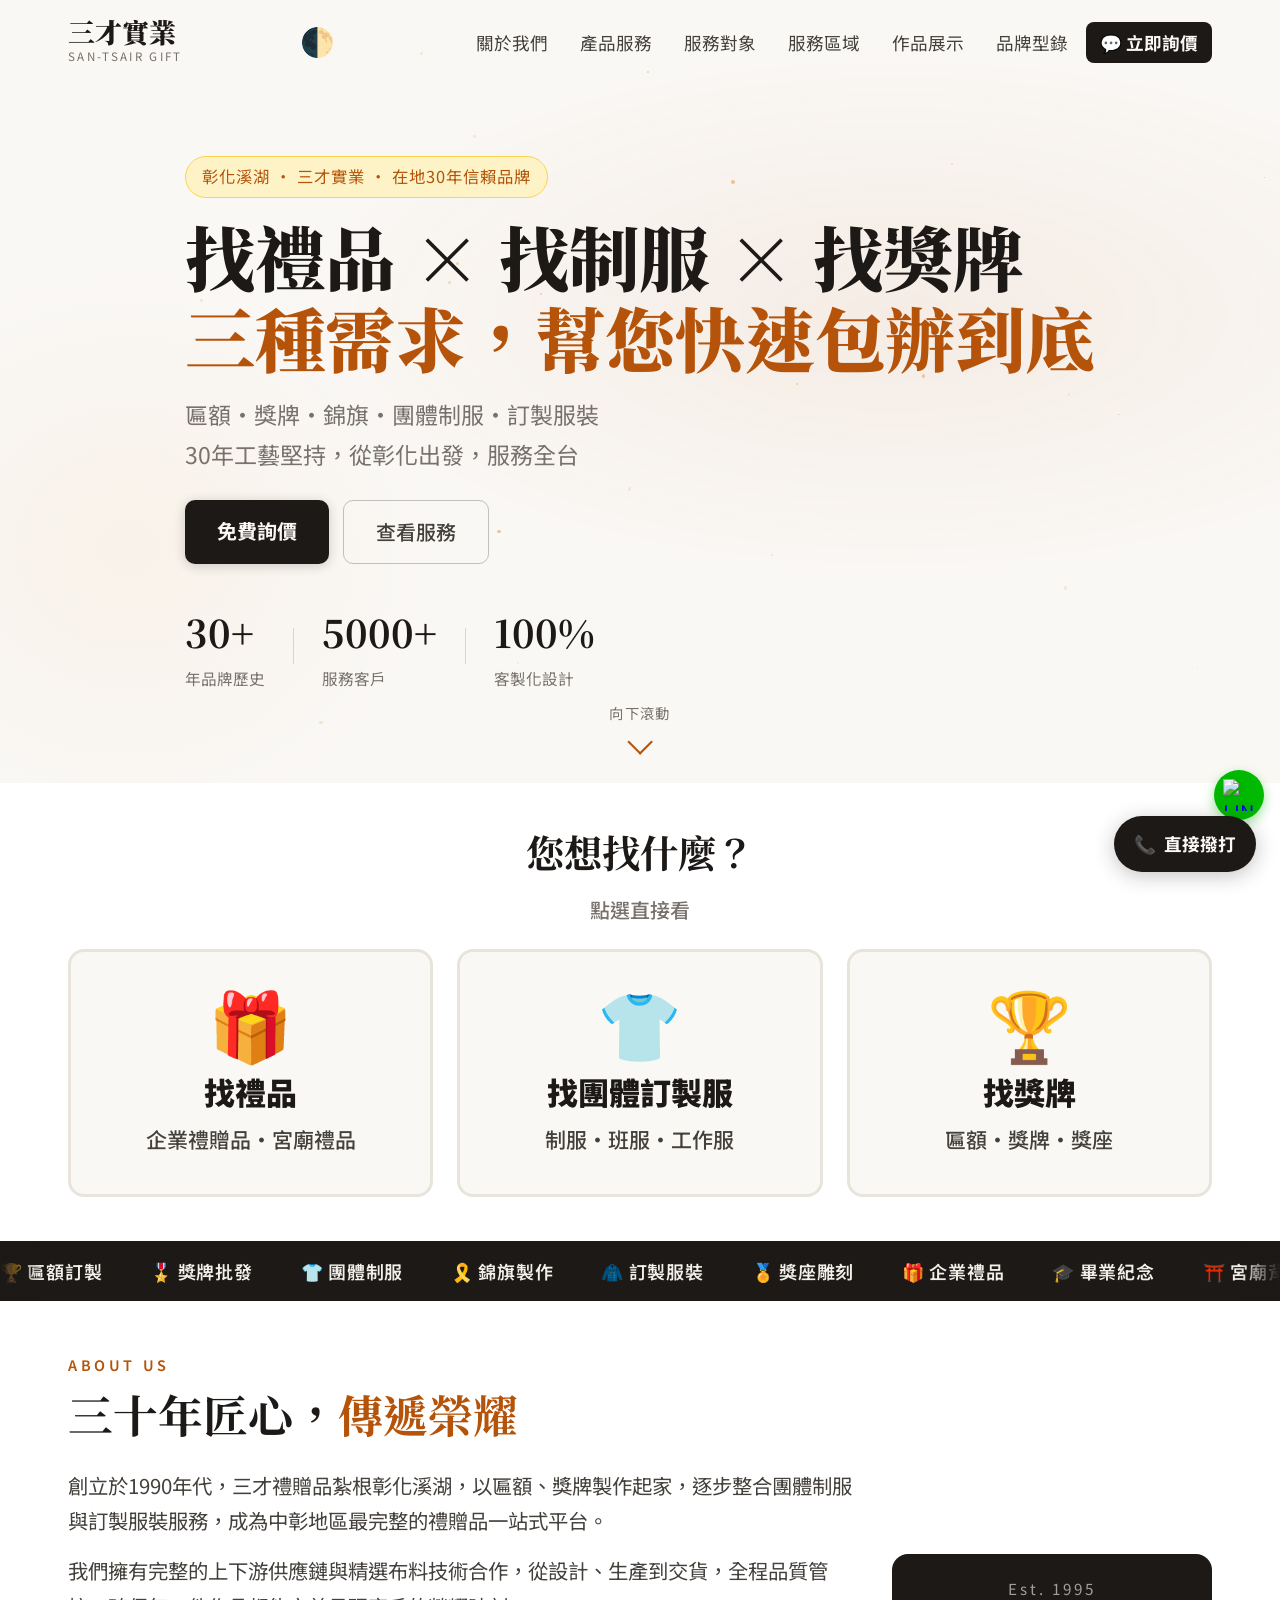
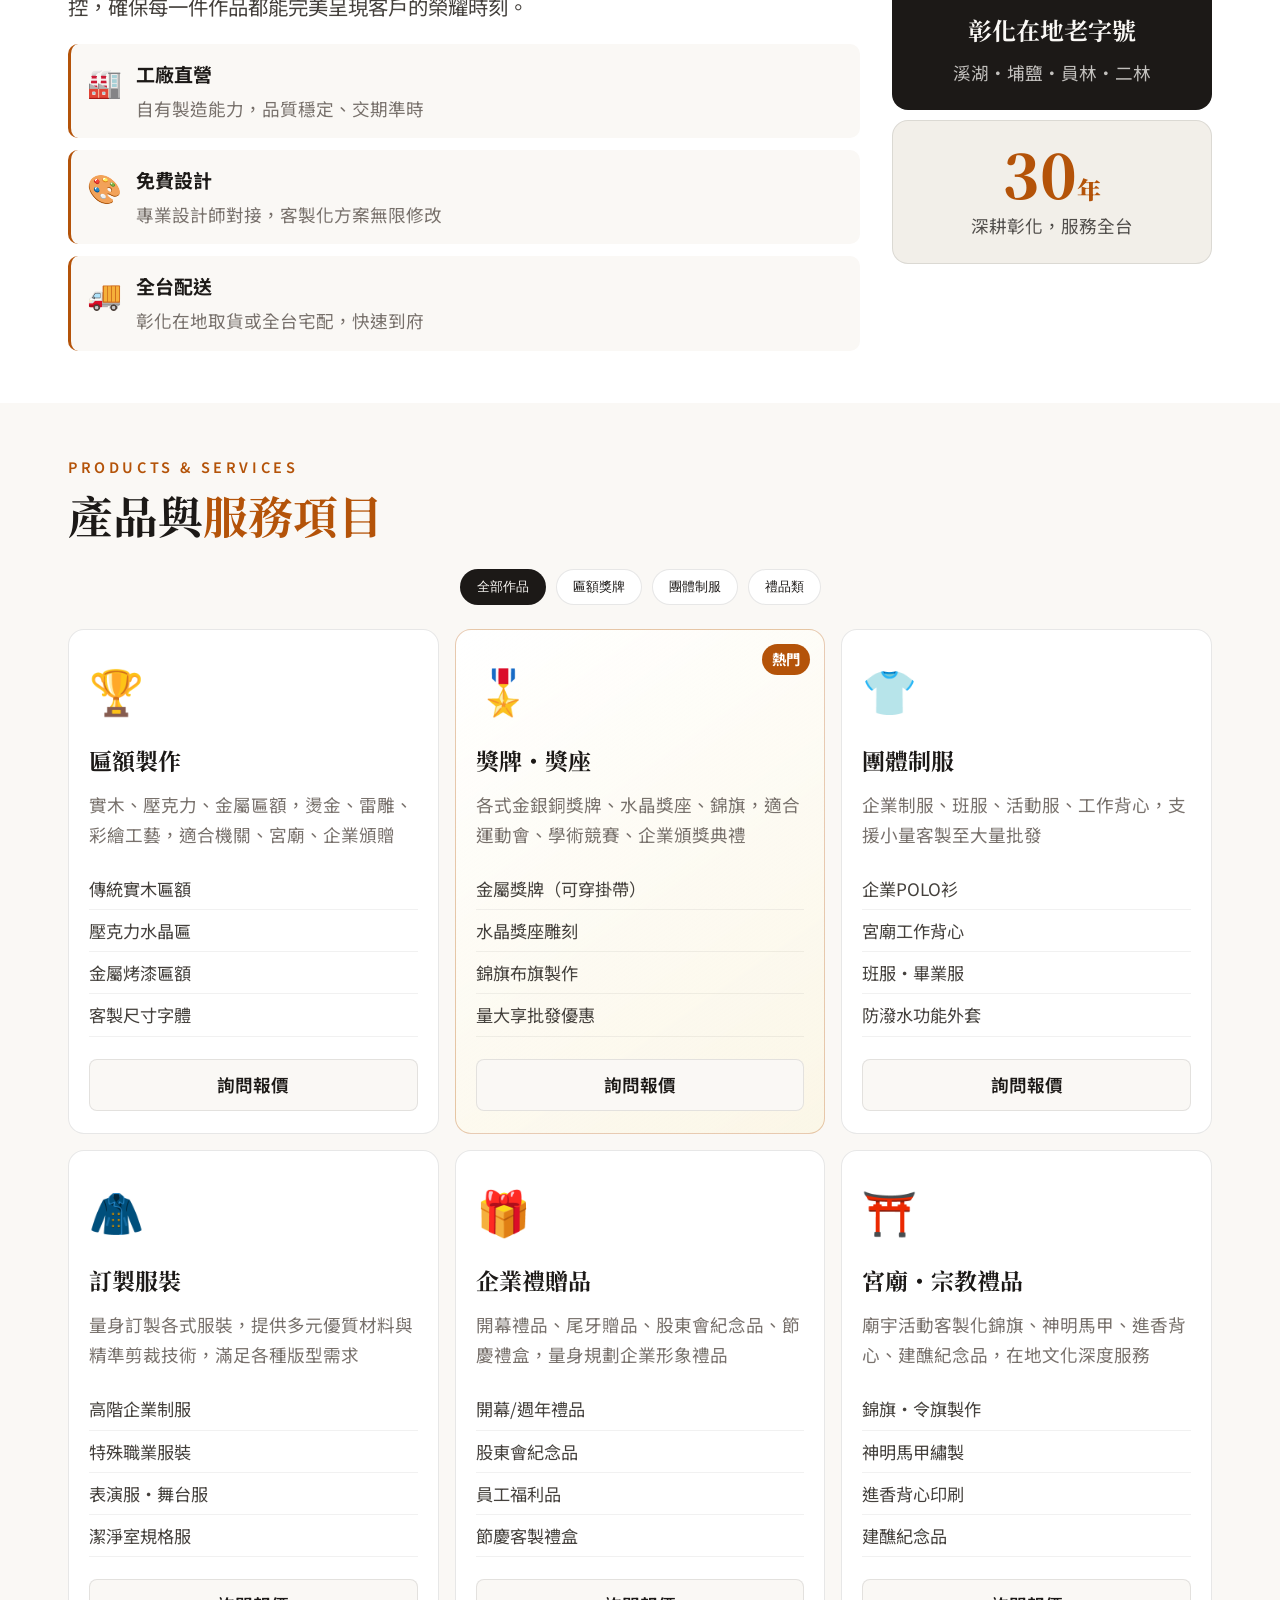
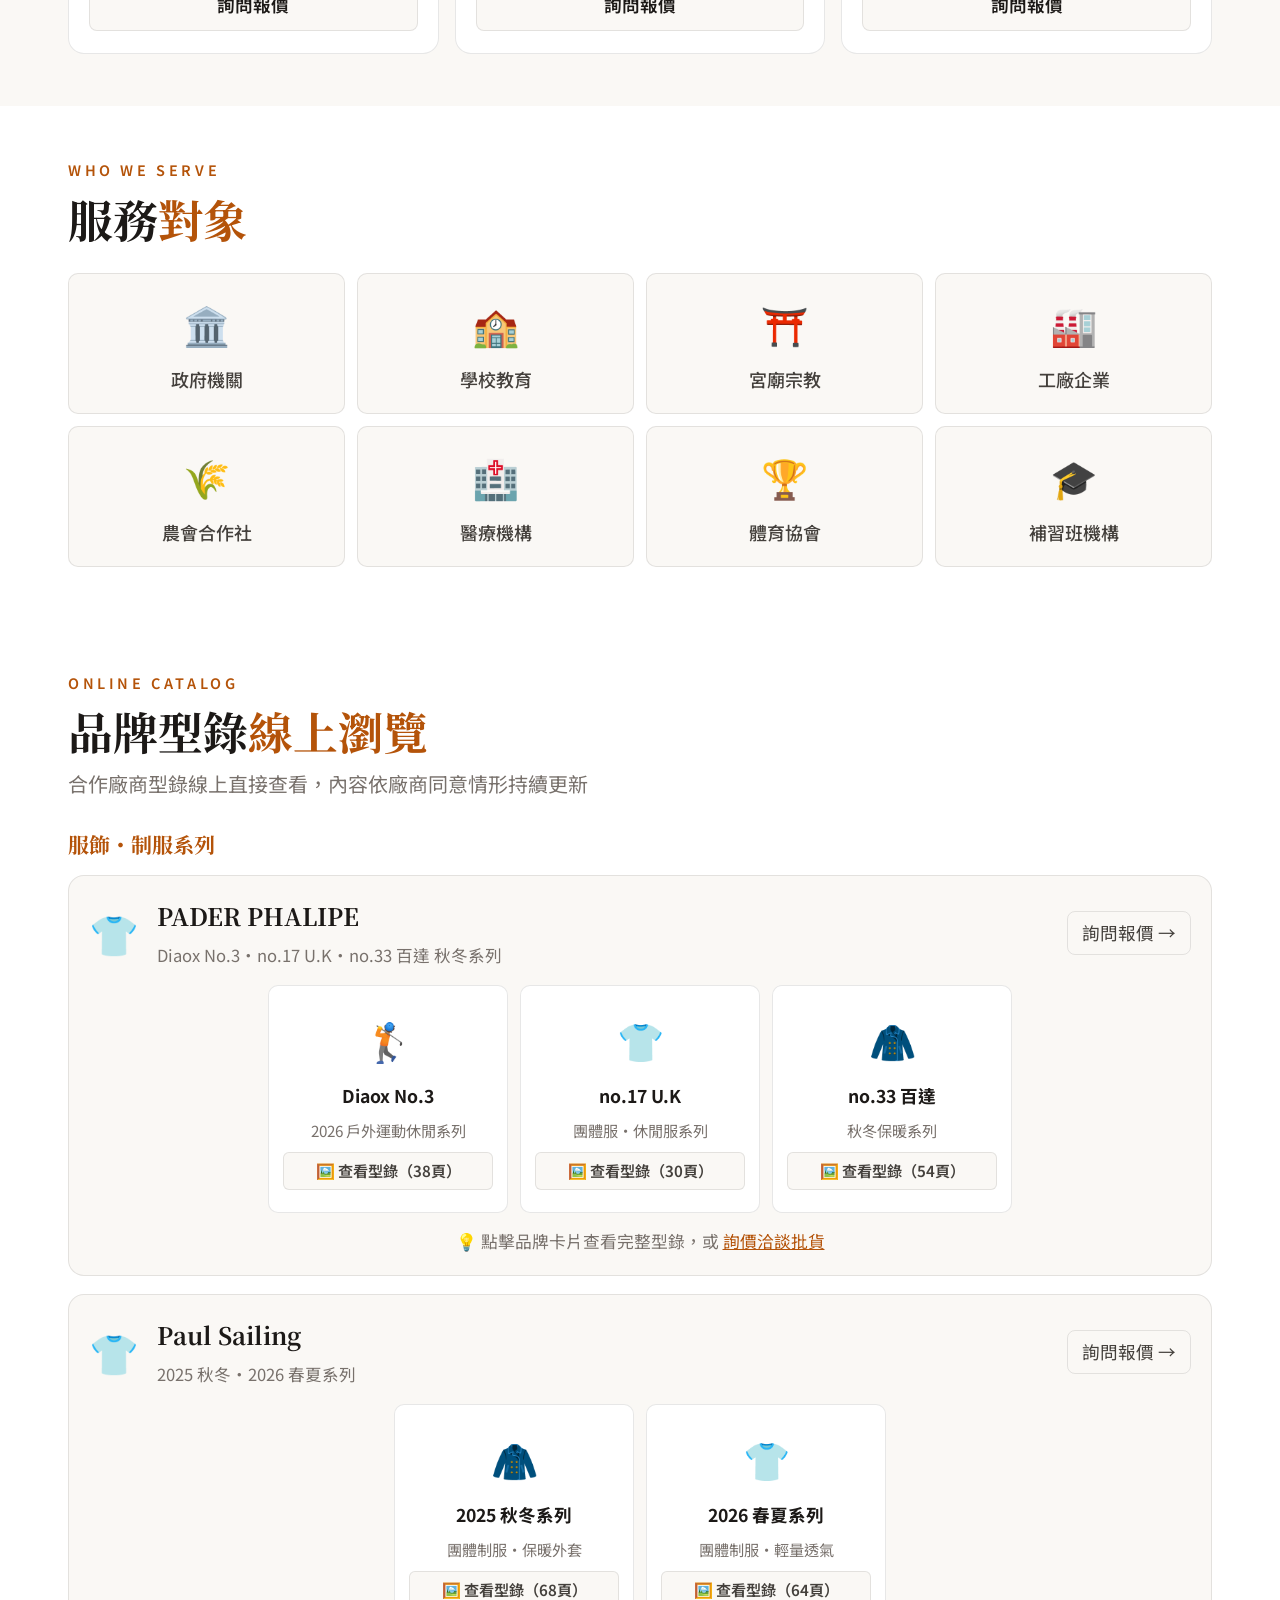
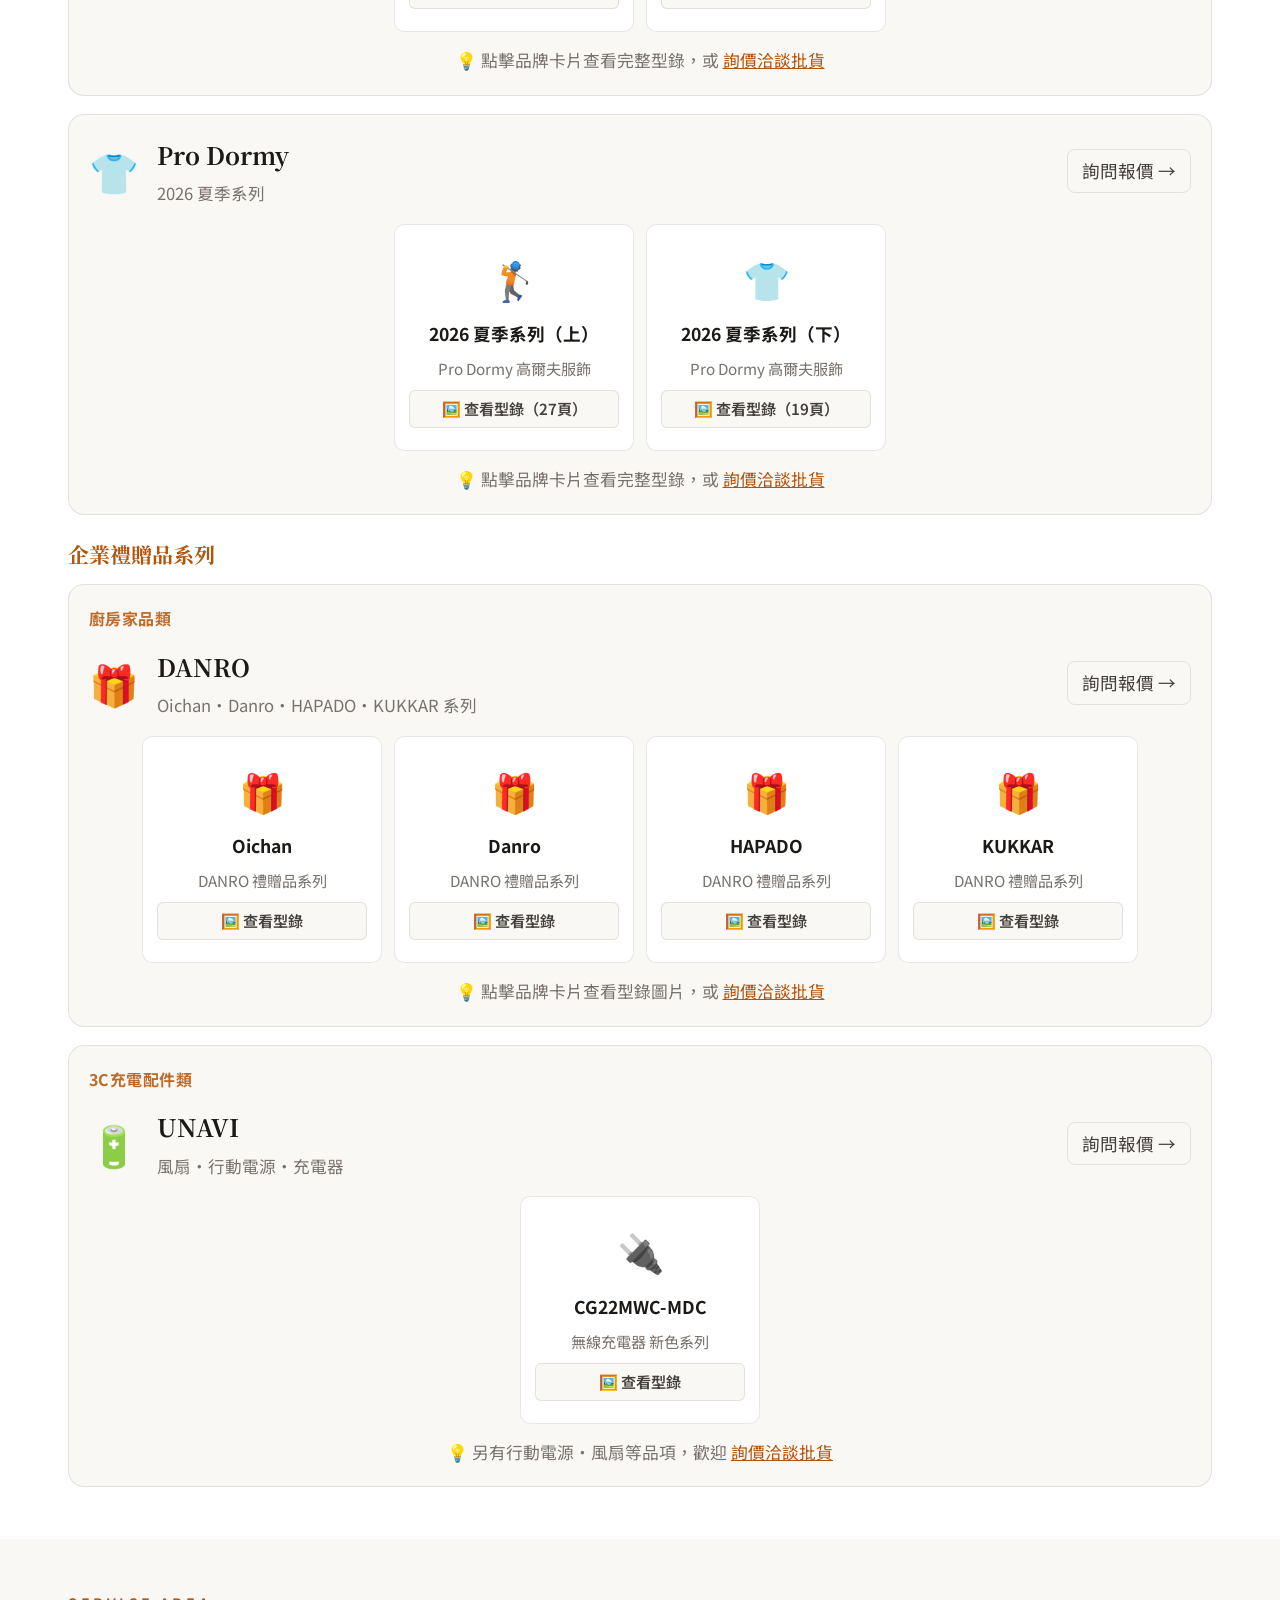
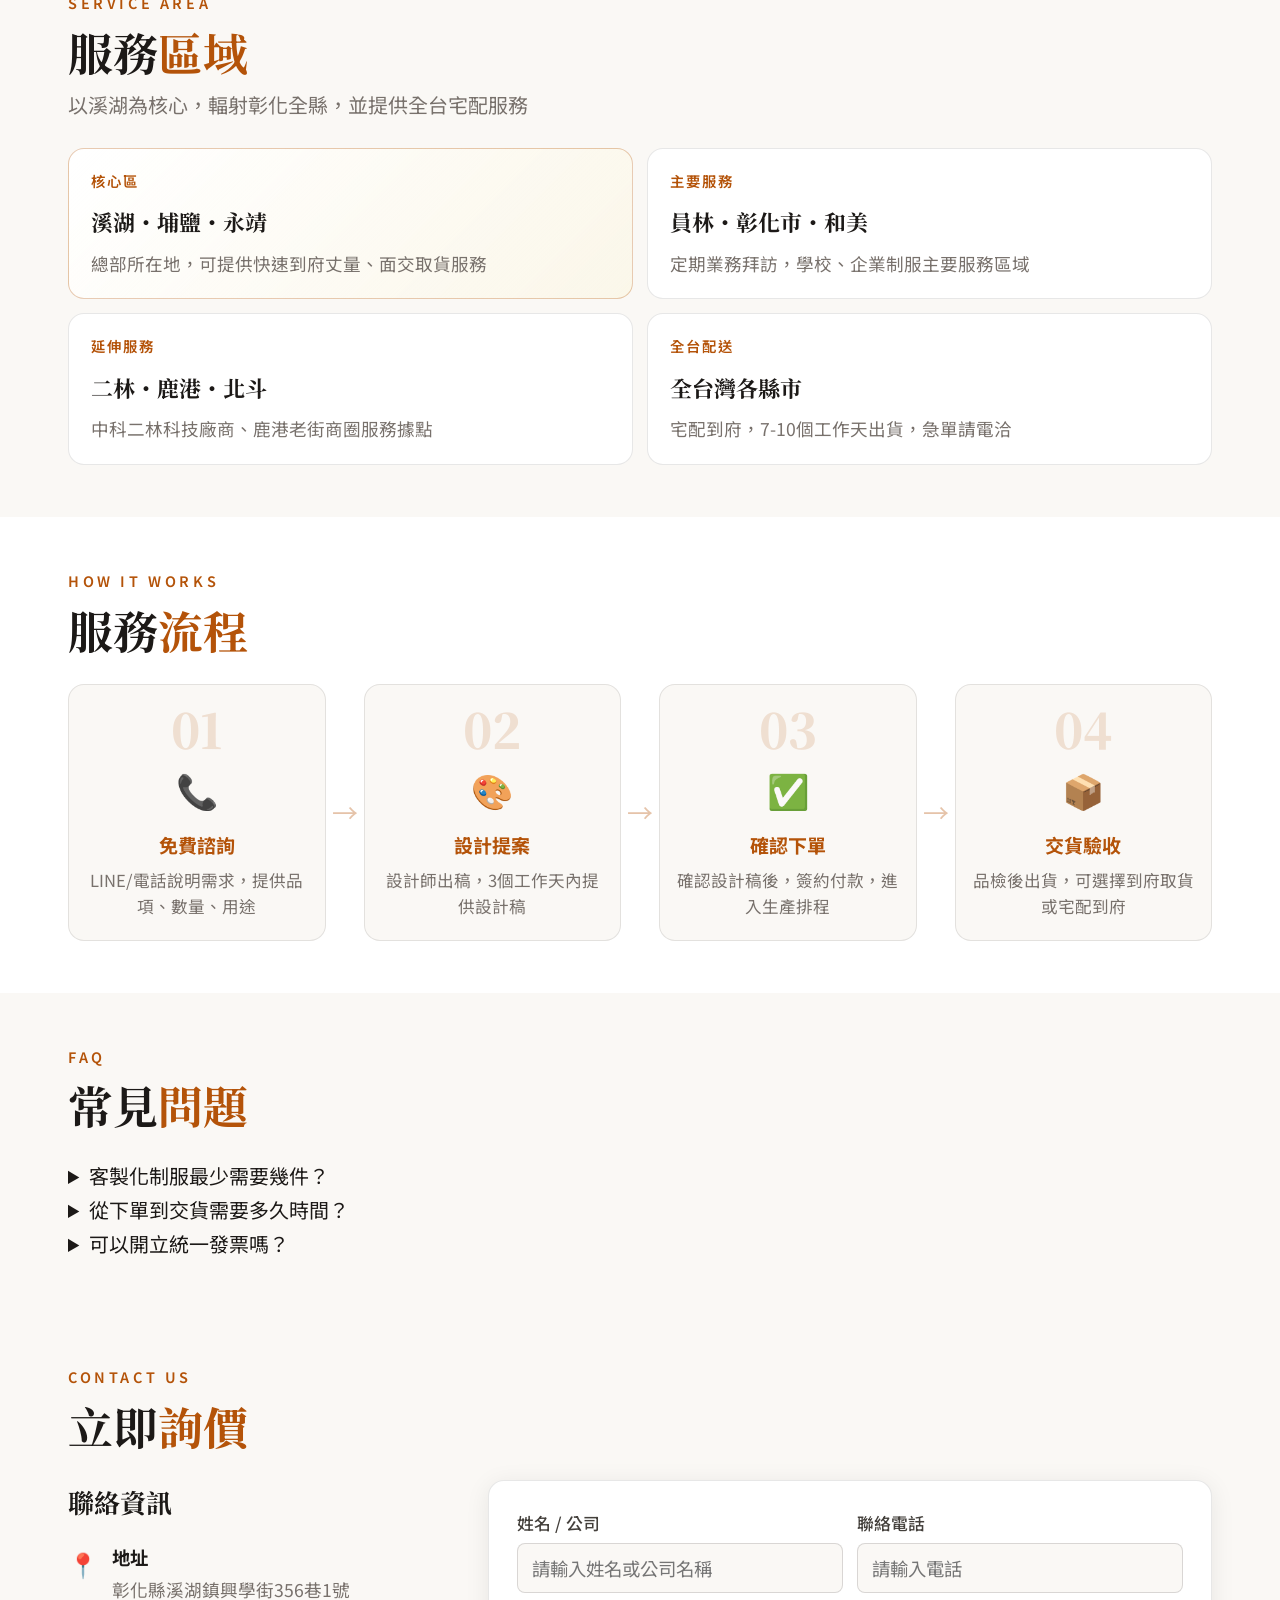
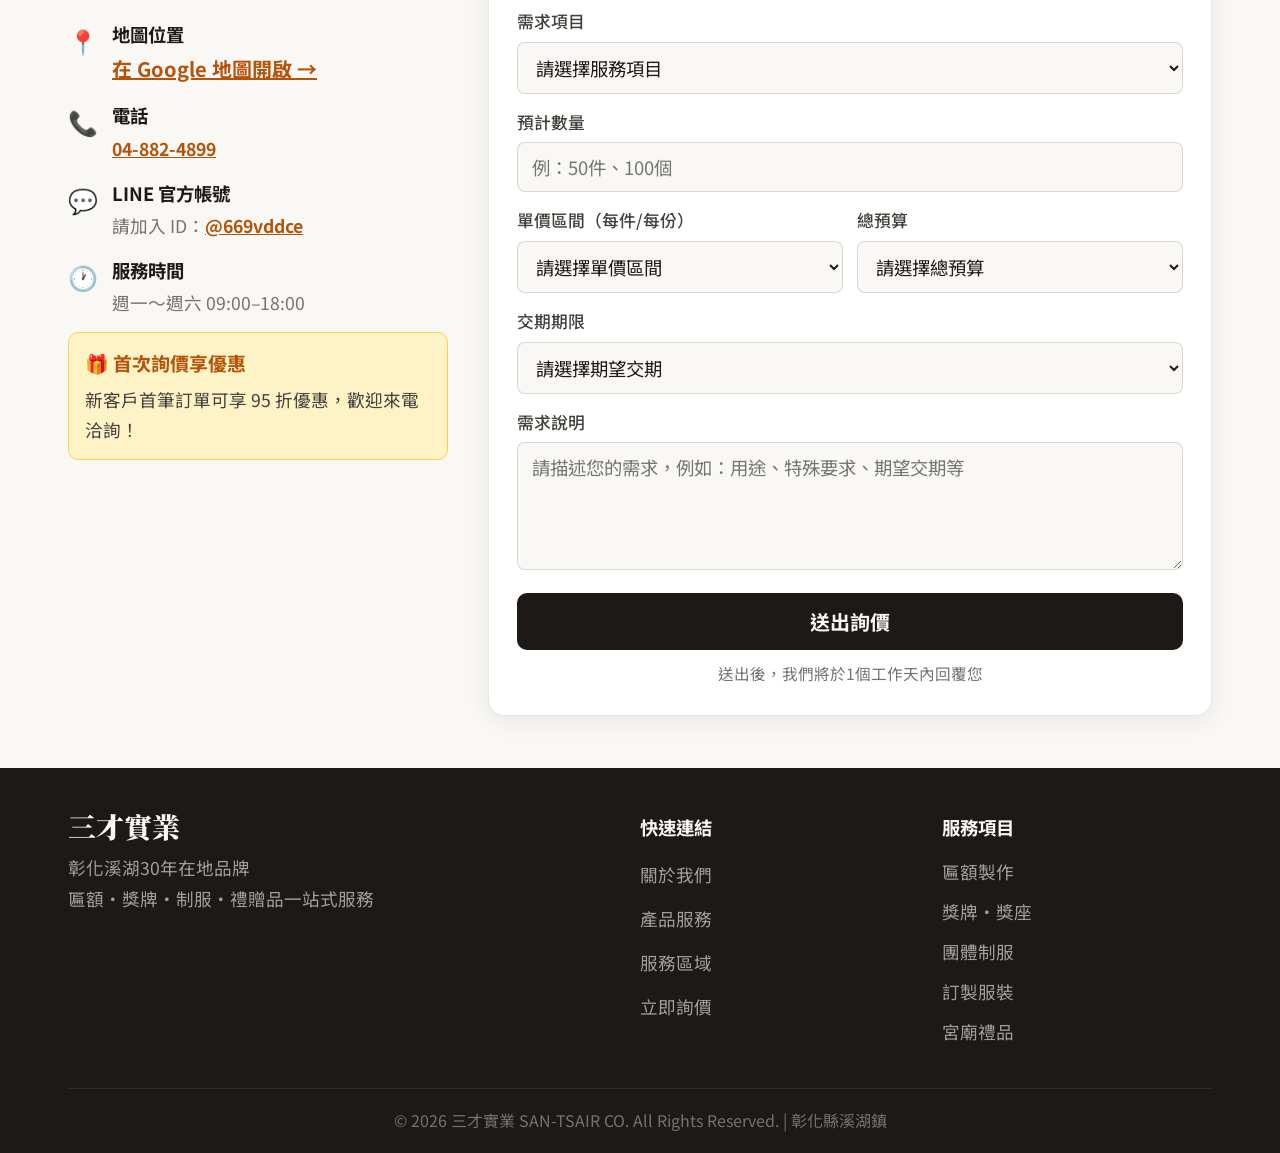
==== commit ea36dc23: "feat: 三大icon新增詢單第二層互動UI（細項/單價/預算/交期彈窗） 現況：首頁三大icon(找禮品/找團體訂製服/找獎牌)點擊後只會篩選#products 並捲動，客戶想補單價/數量/預算/" ====
--- a/index.html
+++ b/index.html
@@ -243,15 +243,15 @@
   <div class="container">
     <h2 class="intent-picker-title">您想找什麼？<span>點選直接看</span></h2>
     <div class="intent-grid">
-      <a href="#products" class="intent-card" onclick="return goToCategory(event,'gift')">
+      <a href="#products" class="intent-card" onclick="return openIntentDetail(event,'gift')">
         <span class="intent-icon">🎁</span>
         <span class="intent-text"><span class="intent-label">找禮品</span><span class="intent-sub">企業禮贈品・宮廟禮品</span></span>
       </a>
-      <a href="#products" class="intent-card" onclick="return goToCategory(event,'uniform')">
+      <a href="#products" class="intent-card" onclick="return openIntentDetail(event,'uniform')">
         <span class="intent-icon">👕</span>
         <span class="intent-text"><span class="intent-label">找團體訂製服</span><span class="intent-sub">制服・班服・工作服</span></span>
       </a>
-      <a href="#products" class="intent-card" onclick="return goToCategory(event,'award')">
+      <a href="#products" class="intent-card" onclick="return openIntentDetail(event,'award')">
         <span class="intent-icon">🏆</span>
         <span class="intent-text"><span class="intent-label">找獎牌</span><span class="intent-sub">匾額・獎牌・獎座</span></span>
       </a>
@@ -704,6 +704,66 @@
     <div class="pdf-modal-footer">
       <a id="pdfDownloadLink" href="" target="_blank" class="btn-outline">⬇ 下載型錄</a>
       <a href="#contact" onclick="closePdfCatalog()" class="btn-primary">詢問批貨報價</a>
+    </div>
+  </div>
+</div>
+
+<!-- ===== INTENT DETAIL MODAL：點三大icon後先收細項/單價/預算/交期，再選要看型錄還是直接詢價 ===== -->
+<div class="intent-detail-modal" id="intentDetailModal">
+  <div class="intent-detail-inner">
+    <div class="pdf-modal-header">
+      <span id="intentDetailTitle">您想找什麼？</span>
+      <button onclick="closeIntentDetail()" class="close-btn">✕</button>
+    </div>
+    <div class="intent-detail-body">
+      <div class="form-group">
+        <label>細項（可略過，直接往下選）</label>
+        <div class="intent-item-options" id="intentItemOptions"></div>
+      </div>
+      <div class="form-row">
+        <div class="form-group">
+          <label for="intentUnitPrice">單價區間（每件/每份）</label>
+          <select id="intentUnitPrice">
+            <option value="">請選擇單價區間</option>
+            <option>500元以下</option>
+            <option>500-2000元</option>
+            <option>2000-5000元</option>
+            <option>5000元以上</option>
+            <option>未定，請報價建議</option>
+          </select>
+        </div>
+        <div class="form-group">
+          <label for="intentTotalBudget">總預算</label>
+          <select id="intentTotalBudget">
+            <option value="">請選擇總預算</option>
+            <option>1萬元以下</option>
+            <option>1-5萬元</option>
+            <option>5-20萬元</option>
+            <option>20萬元以上</option>
+            <option>未定，請報價建議</option>
+          </select>
+        </div>
+      </div>
+      <div class="form-row">
+        <div class="form-group">
+          <label for="intentQty">預計數量</label>
+          <input type="text" id="intentQty" placeholder="例：50件、100個">
+        </div>
+        <div class="form-group">
+          <label for="intentDeadline">交期期限</label>
+          <select id="intentDeadline">
+            <option value="">請選擇期望交期</option>
+            <option>1週內（急件）</option>
+            <option>2-3週內</option>
+            <option>1個月內</option>
+            <option>可配合，不急</option>
+          </select>
+        </div>
+      </div>
+    </div>
+    <div class="intent-detail-footer">
+      <button type="button" class="btn-outline" onclick="intentDetailGoCatalog()">先看型錄</button>
+      <button type="button" class="btn-primary" onclick="intentDetailGoContact()">直接詢價</button>
     </div>
   </div>
 </div>
--- a/assets/css/style.min.css
+++ b/assets/css/style.min.css
@@ -1 +1 @@
-:root{--cream:#FAF8F5;--cream2:#F2EFE9;--cream3:#E8E4DC;--ink:#1C1917;--ink2:#44403C;--ink3:#78716C;--accent:#B45309;--accent2:#D97706;--accent-light:#FEF3C7;--accent-border:#FCD34D;--white:#FFFFFF;--radius:10px;--radius-lg:16px;--shadow:0 4px 24px rgba(28,25,23,0.08);--shadow-md:0 8px 40px rgba(28,25,23,0.12);--transition:0.25s ease;--border:1px solid rgba(28,25,23,0.1);}*,*::before,*::after{box-sizing:border-box;margin:0;padding:0}html{scroll-behavior:smooth;font-size:20px}body{font-family:'Noto Sans TC',sans-serif;background:var(--cream);color:var(--ink);line-height:1.7;overflow-x:hidden}.container{max-width:1200px;margin:0 auto;padding:0 28px}section{padding:52px 0}.section-label{font-size:.72rem;letter-spacing:.25em;color:var(--accent);text-transform:uppercase;margin-bottom:8px;font-weight:600}.section-title{font-family:'Noto Serif TC',serif;font-size:clamp(1.7rem,3.5vw,2.6rem);font-weight:700;line-height:1.25;margin-bottom:26px;color:var(--ink);word-break:keep-all}.section-sub{color:var(--ink3);font-size:1rem;margin-top:-18px;margin-bottom:26px}.accent-text{color:var(--accent)}.navbar{position:fixed;top:0;left:0;right:0;z-index:1000;padding:18px 0;transition:background .25s ease,box-shadow .25s ease}.navbar.scrolled{background:rgba(250,248,245,.97);box-shadow:0 1px 0 rgba(28,25,23,.08),0 4px 24px rgba(28,25,23,.08);backdrop-filter:blur(12px);padding:12px 0}.nav-inner{max-width:1200px;margin:0 auto;padding:0 28px;display:flex;align-items:center;justify-content:space-between}.logo{text-decoration:none;display:flex;flex-direction:column}.logo-zh{font-family:'Noto Serif TC',serif;font-size:1.35rem;font-weight:900;color:var(--ink);line-height:1}.logo-sub{font-size:.58rem;letter-spacing:.2em;color:var(--ink3);margin-top:2px}.nav-links{list-style:none;display:flex;gap:4px;align-items:center}.nav-links a{text-decoration:none;color:var(--ink2);font-size:.88rem;padding:8px 14px;border-radius:8px;transition:color .25s ease,background .25s ease}.nav-links a:hover{color:var(--accent);background:var(--accent-light)}.nav-cta{background:var(--ink)!important;color:var(--cream)!important;font-weight:700!important;border-radius:8px!important}.nav-cta:hover{background:var(--accent)!important;color:#fff!important}.hamburger{display:none;flex-direction:column;gap:5px;background:none;border:none;cursor:pointer;padding:4px}.hamburger span{display:block;width:24px;height:2px;background:var(--ink);border-radius:2px;transition:.25s ease}.hamburger.open span:nth-child(1){transform:translateY(7px) rotate(45deg)}.hamburger.open span:nth-child(2){opacity:0}.hamburger.open span:nth-child(3){transform:translateY(-7px) rotate(-45deg)}.hero{min-height:80vh;display:flex;align-items:center;position:relative;overflow:hidden;background:var(--cream)}.hero-bg{position:absolute;inset:0;background:radial-gradient(ellipse 70% 50% at 70% 40%,rgba(180,83,9,.07) 0%,transparent 70%),radial-gradient(ellipse 40% 60% at 10% 70%,rgba(217,119,6,.05) 0%,transparent 60%)}.hero-particles{position:absolute;inset:0;pointer-events:none}.particle{position:absolute;border-radius:50%;opacity:0;animation:float-up linear infinite;background:var(--accent2)}@keyframes float-up{0%{opacity:0;transform:translateY(0)}10%{opacity:.4}90%{opacity:.15}100%{opacity:0;transform:translateY(-100vh)}}.hero-content{position:relative;z-index:2;max-width:1200px;margin:0 auto;padding:104px 28px 40px}.hero-badge{display:inline-flex;align-items:center;gap:6px;background:var(--accent-light);border:1px solid var(--accent-border);color:var(--accent);padding:6px 16px;border-radius:100px;font-size:.82rem;letter-spacing:.06em;margin-bottom:18px;animation:fadeInDown .8s ease}.hero-title{font-family:'Noto Serif TC',serif;font-size:clamp(2.2rem,5.5vw,4.2rem);font-weight:900;line-height:1.15;color:var(--ink);margin-bottom:16px;animation:fadeInUp .9s ease .1s both}.hero-desc{font-size:clamp(1rem,1.8vw,1.15rem);color:var(--ink3);margin-bottom:26px;line-height:1.75;max-width:620px;animation:fadeInUp .9s ease .2s both}.hero-btns{display:flex;gap:14px;margin-bottom:36px;flex-wrap:wrap;animation:fadeInUp .9s ease .3s both}.btn-primary{background:var(--ink);color:var(--cream);padding:14px 32px;border-radius:var(--radius);font-weight:700;font-size:1rem;text-decoration:none;transition:.25s ease;box-shadow:0 2px 12px rgba(28,25,23,.2)}.btn-primary:hover{background:var(--accent);transform:translateY(-2px);box-shadow:0 6px 20px rgba(180,83,9,.3)}.btn-outline{border:1.5px solid rgba(28,25,23,.25);color:var(--ink2);padding:14px 32px;border-radius:var(--radius);font-weight:500;font-size:1rem;text-decoration:none;transition:.25s ease}.btn-outline:hover{border-color:var(--accent);color:var(--accent);background:var(--accent-light)}.hero-stats{display:flex;align-items:center;gap:28px;animation:fadeInUp .9s ease .4s both}.stat{display:flex;flex-direction:column}.stat-num{font-family:'Noto Serif TC',serif;font-size:1.9rem;font-weight:700;color:var(--ink)}.stat-label{font-size:.78rem;color:var(--ink3)}.stat-divider{width:1px;height:36px;background:rgba(28,25,23,.15)}.hero-scroll{position:absolute;bottom:32px;left:50%;transform:translateX(-50%);display:flex;flex-direction:column;align-items:center;gap:8px;color:var(--ink3);font-size:.72rem;letter-spacing:.1em}.scroll-arrow{width:18px;height:18px;border-right:2px solid var(--accent);border-bottom:2px solid var(--accent);transform:rotate(45deg);animation:bounce 1.5s infinite}@keyframes bounce{0%,100%{transform:rotate(45deg) translateY(0)}50%{transform:rotate(45deg) translateY(6px)}}.intent-picker{padding:36px 0 44px;background:var(--white)}.intent-picker-title{font-family:'Noto Serif TC',serif;font-size:clamp(1.5rem,3vw,2rem);font-weight:700;text-align:center;color:var(--ink);margin-bottom:22px}.intent-picker-title span{display:block;font-family:'Noto Sans TC',sans-serif;font-size:1rem;font-weight:500;color:var(--ink3);margin-top:8px}.intent-grid{display:grid;grid-template-columns:repeat(3,1fr);gap:24px}.intent-card{display:flex;flex-direction:column;align-items:center;justify-content:center;gap:10px;text-align:center;text-decoration:none;background:var(--cream);border:3px solid var(--cream3);border-radius:var(--radius-lg);padding:36px 20px;min-height:200px;transition:.25s ease}.intent-card:hover,.intent-card:active{border-color:var(--accent);background:var(--accent-light);transform:translateY(-4px);box-shadow:var(--shadow-md)}.intent-icon{font-size:3.4rem;line-height:1}.intent-text{display:flex;flex-direction:column;gap:4px}.intent-label{font-size:1.55rem;font-weight:900;color:var(--ink)}.intent-sub{font-size:1.05rem;color:var(--ink2);font-weight:500}@media(max-width:768px){.intent-grid{grid-template-columns:1fr;gap:16px}.intent-card{flex-direction:row;justify-content:flex-start;text-align:left;min-height:96px;padding:20px 24px;gap:20px}.intent-text{align-items:flex-start}.intent-icon{font-size:2.8rem}.intent-label{font-size:1.4rem}.intent-sub{font-size:1rem}}.marquee-bar{background:var(--ink);padding:13px 0;overflow:hidden;white-space:nowrap;position:relative}.marquee-bar::before,.marquee-bar::after{content:"";position:absolute;top:0;bottom:0;width:40px;z-index:2}.marquee-bar::before{left:0;background:linear-gradient(to right,var(--ink),transparent)}.marquee-bar::after{right:0;background:linear-gradient(to left,var(--ink),transparent)}.marquee-track{display:inline-flex;gap:48px;animation:marquee 26s linear infinite}.marquee-track span{color:var(--cream2);font-weight:600;font-size:.9rem;letter-spacing:.04em}@keyframes marquee{0%{transform:translateX(0)}100%{transform:translateX(-50%)}}.about{background:var(--white)}.about-grid{display:grid;grid-template-columns:1fr 320px;gap:32px;align-items:center}.about-text p{color:var(--ink2);margin-bottom:14px;font-size:1.02rem;line-height:1.75}.about-features{margin-top:20px;display:flex;flex-direction:column;gap:12px}.feature-item{display:flex;align-items:flex-start;gap:14px;background:var(--cream);padding:14px 16px;border-radius:var(--radius);border-left:3px solid var(--accent)}.feature-icon{font-size:1.4rem;flex-shrink:0}.feature-item strong{color:var(--ink);display:block;margin-bottom:3px;font-size:.95rem}.feature-item p{color:var(--ink3);font-size:.88rem;margin:0}.about-visual{display:flex;flex-direction:column;gap:10px}.about-card{padding:22px;border-radius:var(--radius-lg);text-align:center}.about-card.gold{background:var(--ink);color:var(--cream)}.about-card.dark{background:var(--cream2);border:var(--border)}.card-year{font-size:.76rem;letter-spacing:.2em;margin-bottom:8px;opacity:.6}.card-title{font-family:'Noto Serif TC',serif;font-size:1.2rem;font-weight:700}.card-desc{font-size:.88rem;opacity:.75;margin-top:8px}.card-num{font-family:'Noto Serif TC',serif;font-size:3rem;font-weight:900;color:var(--accent);line-height:1}.card-num small{font-size:1.2rem}.products{background:var(--cream)}.products-grid{display:grid;grid-template-columns:repeat(3,1fr);gap:16px}.product-card{background:var(--white);border:var(--border);border-radius:var(--radius-lg);padding:22px 20px;position:relative;transition:transform .25s ease,box-shadow .25s ease,border-color .25s ease;animation:fadeInUp .6s ease var(--delay) both}.product-card:hover{transform:translateY(-5px);box-shadow:var(--shadow-md);border-color:rgba(180,83,9,.2)}.product-card.featured{border-color:rgba(180,83,9,.3);background:linear-gradient(145deg,#fff,rgba(254,243,199,.3))}.featured-tag{position:absolute;top:14px;right:14px;background:var(--accent);color:#fff;font-size:.72rem;font-weight:700;padding:3px 10px;border-radius:100px}.product-icon{font-size:2.2rem;margin-bottom:14px}.product-card h3{font-family:'Noto Serif TC',serif;font-size:1.15rem;color:var(--ink);margin-bottom:10px}.product-card p{color:var(--ink3);font-size:.88rem;margin-bottom:18px;line-height:1.7}.product-list{list-style:none;margin-bottom:22px}.product-list li{color:var(--ink2);font-size:.86rem;padding:6px 0;border-bottom:1px solid rgba(28,25,23,.06);display:flex;align-items:center;gap:8px}.product-list li::before{content:›;color:var(--accent);font-size:.8rem;font-weight:700}.card-btn{display:block;text-align:center;background:var(--cream);border:var(--border);color:var(--ink);padding:10px;border-radius:8px;text-decoration:none;font-size:.88rem;font-weight:600;transition:.25s ease}.card-btn:hover{background:var(--ink);color:var(--cream);border-color:var(--ink)}.clients{background:var(--white)}.clients-grid{display:grid;grid-template-columns:repeat(4,1fr);gap:12px}.client-item{background:var(--cream);border:var(--border);border-radius:var(--radius);padding:18px 14px;display:flex;flex-direction:column;align-items:center;gap:8px;text-align:center;transition:.25s ease;cursor:default}.client-item:hover{border-color:rgba(180,83,9,.3);background:var(--accent-light);transform:translateY(-3px)}.c-icon{font-size:1.9rem}.client-item span:last-child{font-size:.9rem;color:var(--ink2);font-weight:500}.area{background:var(--cream)}.area-grid{display:grid;grid-template-columns:repeat(2,1fr);gap:14px}.area-card{background:var(--white);border:var(--border);border-radius:var(--radius-lg);padding:20px 22px;transition:.25s ease}.area-card:hover{border-color:rgba(180,83,9,.25);transform:translateY(-3px);box-shadow:var(--shadow)}.area-card.core{border-color:rgba(180,83,9,.3);background:linear-gradient(135deg,#fff,rgba(254,243,199,.25))}.area-tag{font-size:.72rem;letter-spacing:.15em;color:var(--accent);margin-bottom:10px;font-weight:600;text-transform:uppercase}.area-card h3{font-family:'Noto Serif TC',serif;font-size:1.1rem;color:var(--ink);margin-bottom:8px}.area-card p{color:var(--ink3);font-size:.88rem}.process{background:var(--white)}.process-steps{display:flex;align-items:center;gap:6px}.step{flex:1;background:var(--cream);border-radius:var(--radius-lg);padding:20px 16px;text-align:center;border:var(--border);transition:.25s ease}.step:hover{border-color:rgba(180,83,9,.25);transform:translateY(-3px);box-shadow:var(--shadow)}.step-num{font-family:'Noto Serif TC',serif;font-size:2.4rem;font-weight:900;color:rgba(180,83,9,.15);line-height:1;margin-bottom:8px}.step-icon{font-size:1.7rem;margin-bottom:10px}.step h4{color:var(--accent);font-size:.95rem;margin-bottom:6px}.step p{color:var(--ink3);font-size:.83rem;line-height:1.6}.step-arrow{font-size:1.3rem;color:rgba(180,83,9,.35);flex-shrink:0}.contact{background:var(--cream)}.contact-grid{display:grid;grid-template-columns:380px 1fr;gap:40px;align-items:start}.contact-info h3{font-family:'Noto Serif TC',serif;font-size:1.3rem;color:var(--ink);margin-bottom:18px}.info-item{display:flex;gap:14px;margin-bottom:14px;align-items:flex-start}.info-icon{font-size:1.2rem;flex-shrink:0;margin-top:2px}.info-item strong{display:block;color:var(--ink);margin-bottom:2px;font-size:.92rem}.info-item p{color:var(--ink3);font-size:.88rem;margin:0}.contact-highlight{background:var(--accent-light);border:1px solid var(--accent-border);border-radius:var(--radius);padding:14px 16px;margin-top:14px}.contact-highlight strong{color:var(--accent);display:block;margin-bottom:6px;font-size:.95rem}.contact-highlight p{color:var(--ink2);font-size:.88rem}.contact-form{background:var(--white);border:var(--border);border-radius:var(--radius-lg);padding:28px;box-shadow:var(--shadow)}.form-row{display:grid;grid-template-columns:1fr 1fr;gap:14px}.form-group{margin-bottom:14px}.form-group label{display:block;font-size:.84rem;color:var(--ink2);margin-bottom:6px;font-weight:500}.form-group input,.form-group select,.form-group textarea{width:100%;background:var(--cream);border:1px solid rgba(28,25,23,.15);border-radius:8px;padding:11px 14px;color:var(--ink);font-family:'Noto Sans TC',sans-serif;font-size:.92rem;transition:border-color .25s ease;outline:none;resize:vertical}.form-group input:focus,.form-group select:focus,.form-group textarea:focus{border-color:var(--accent);background:var(--white)}.form-group select option{background:var(--white)}.btn-submit{width:100%;background:var(--ink);color:var(--cream);border:none;border-radius:var(--radius);padding:14px;font-size:1rem;font-weight:700;cursor:pointer;transition:.25s ease;font-family:'Noto Sans TC',sans-serif}.btn-submit:hover{background:var(--accent);transform:translateY(-2px);box-shadow:0 6px 20px rgba(180,83,9,.3)}.form-note{text-align:center;color:var(--ink3);font-size:.78rem;margin-top:10px}.footer{background:var(--ink);padding:44px 0 0;color:var(--cream2)}.footer-grid{display:grid;grid-template-columns:2fr 1fr 1fr;gap:32px;padding-bottom:32px}.footer-brand .logo-zh{font-family:'Noto Serif TC',serif;font-size:1.4rem;font-weight:900;color:var(--cream);margin-bottom:12px}.footer-brand p{color:rgba(250,248,245,.6);font-size:.88rem;line-height:1.8}.footer-links h4,.footer-services h4{color:var(--cream);margin-bottom:14px;font-size:.92rem}.footer-links ul,.footer-services ul{list-style:none}.footer-links li,.footer-services li{margin-bottom:10px}.footer-links a{color:rgba(250,248,245,.6);text-decoration:none;font-size:.88rem;transition:color .25s ease}.footer-links a:hover{color:var(--accent2)}.footer-services li{color:rgba(250,248,245,.6);font-size:.88rem}.footer-bottom{border-top:1px solid rgba(250,248,245,.08);padding:18px 0;text-align:center;color:rgba(250,248,245,.4);font-size:.8rem}.floating-btn{position:fixed;bottom:28px;right:24px;background:var(--ink);color:var(--cream);border-radius:100px;padding:13px 20px;display:flex;align-items:center;gap:8px;text-decoration:none;font-weight:700;font-size:.88rem;box-shadow:0 4px 20px rgba(28,25,23,.25);transition:.25s ease;z-index:999;animation:pulse-ink 3s infinite}.floating-btn:hover{background:var(--accent);transform:scale(1.04);box-shadow:0 6px 28px rgba(180,83,9,.4)}@keyframes pulse-ink{0%,100%{box-shadow:0 4px 20px rgba(28,25,23,.25)}50%{box-shadow:0 4px 32px rgba(28,25,23,.4)}}@keyframes fadeInUp{from{opacity:0;transform:translateY(22px)}to{opacity:1;transform:translateY(0)}}@keyframes fadeInDown{from{opacity:0;transform:translateY(-14px)}to{opacity:1;transform:translateY(0)}}.reveal{opacity:0;transform:translateY(18px);transition:opacity .6s ease,transform .6s ease}.reveal.visible{opacity:1;transform:none}.catalog-section{background:var(--white)}.catalog-category-title{font-family:'Noto Serif TC',serif;font-size:1.05rem;font-weight:700;color:var(--accent);margin:22px 0 12px}.catalog-category-title:first-of-type{margin-top:0}.catalog-suppliers{display:flex;flex-direction:column;gap:18px}.supplier-block{background:var(--cream);border:var(--border);border-radius:var(--radius-lg);padding:20px}.catalog-subcategory{font-family:'Noto Sans TC',sans-serif;font-size:.8rem;font-weight:700;color:var(--accent);letter-spacing:.03em;margin:0 0 14px;opacity:.85;text-transform:uppercase}.supplier-header{display:flex;align-items:center;gap:18px;margin-bottom:16px;flex-wrap:wrap}.supplier-logo{font-size:2rem}.supplier-header h3{font-family:'Noto Serif TC',serif;font-size:1.2rem;color:var(--ink);margin-bottom:4px}.supplier-header p{color:var(--ink3);font-size:.83rem}.supplier-tag{background:var(--accent-light);border:1px solid var(--accent-border);color:var(--accent);font-size:.7rem;padding:2px 10px;border-radius:100px;margin-left:8px;font-weight:400}.supplier-web{margin-left:auto;color:var(--ink2);text-decoration:none;font-size:.88rem;border:var(--border);padding:6px 14px;border-radius:8px;transition:.25s ease;white-space:nowrap}.supplier-web:hover{background:var(--ink);color:var(--cream);border-color:var(--ink)}.brand-cards{display:grid;grid-template-columns:repeat(auto-fit,minmax(200px,240px));justify-content:center;gap:12px;margin-bottom:14px}.brand-card{background:var(--white);border:var(--border);border-radius:var(--radius);padding:22px 14px;text-align:center;cursor:pointer;transition:.25s ease;position:relative;overflow:hidden}.brand-card::after{content:;position:absolute;bottom:0;left:0;right:0;height:3px;background:var(--accent);transform:scaleX(0);transition:transform .25s ease}.brand-card:hover{border-color:rgba(180,83,9,.3);transform:translateY(-4px);box-shadow:var(--shadow-md)}.brand-card:hover::after{transform:scaleX(1)}.brand-logo{font-size:1.9rem;margin-bottom:8px}.brand-name{font-weight:700;color:var(--ink);font-size:.88rem;margin-bottom:7px}.brand-desc{color:var(--ink3);font-size:.76rem;line-height:1.6;margin-bottom:10px}.brand-action{background:var(--cream);border:var(--border);color:var(--ink2);font-size:.76rem;padding:5px 10px;border-radius:6px;font-weight:600}.brand-card:hover .brand-action{background:var(--accent);color:#fff;border-color:var(--accent)}.catalog-note{color:var(--ink3);font-size:.84rem;text-align:center;margin-top:4px}.catalog-note a{color:var(--accent);text-decoration:underline}.catalog-pdf-modal{position:fixed;inset:0;background:rgba(28,25,23,.75);z-index:2000;display:none;align-items:center;justify-content:center;padding:8px;backdrop-filter:blur(8px)}.catalog-pdf-modal.open{display:flex}.pdf-modal-inner{background:var(--white);border:var(--border);border-radius:var(--radius-lg);width:95vw;max-width:95vw;height:95vh;max-height:95vh;display:flex;flex-direction:column;overflow:hidden;box-shadow:0 24px 80px rgba(28,25,23,.2)}.pdf-modal-header{display:flex;align-items:center;justify-content:space-between;padding:14px 22px;border-bottom:var(--border);background:var(--cream)}#pdfModalTitle{font-weight:700;color:var(--ink);font-size:.95rem}.close-btn{background:rgba(28,25,23,.07);border:none;color:var(--ink);width:30px;height:30px;border-radius:50%;cursor:pointer;font-size:.95rem;transition:.25s ease}.close-btn:hover{background:rgba(28,25,23,.15)}.pdf-modal-body{flex:1;min-height:0}.pdf-modal-body iframe{width:100%;height:100%;display:block}.pdf-fallback{padding:40px;text-align:center}.pdf-fallback p{color:var(--ink3);margin-bottom:16px}.pdf-modal-footer{padding:14px 22px;border-top:var(--border);display:flex;gap:10px;justify-content:flex-end;background:var(--cream)}.gallery-viewer{position:relative;height:100%;background:var(--cream2);display:flex;align-items:center;justify-content:center;overflow:hidden}.gallery-viewer img{max-width:100%;max-height:100%;object-fit:contain;user-select:none;transition:transform .15s ease;transform-origin:center center;touch-action:none;cursor:zoom-in}.gallery-viewer.zoomed img{cursor:grab}.gallery-viewer.zoomed img:active{cursor:grabbing}.gallery-nav{position:absolute;top:50%;transform:translateY(-50%);background:rgba(28,25,23,.55);color:#fff;border:none;width:42px;height:42px;border-radius:50%;font-size:1.4rem;cursor:pointer;transition:.2s ease;display:flex;align-items:center;justify-content:center}.gallery-nav:hover{background:rgba(28,25,23,.8)}.gallery-nav:disabled{opacity:.3;cursor:default}.gallery-nav.prev{left:14px}.gallery-nav.next{right:14px}.gallery-viewer.zoomed .gallery-nav{opacity:0;pointer-events:none}.gallery-counter{position:absolute;bottom:12px;left:50%;transform:translateX(-50%);background:rgba(28,25,23,.6);color:#fff;font-size:.78rem;padding:4px 12px;border-radius:100px}.gallery-zoom-controls{position:absolute;bottom:12px;right:14px;display:flex;gap:4px;background:rgba(28,25,23,.55);border-radius:100px;padding:4px;z-index:2}.gallery-zoom-controls button{width:34px;height:34px;border-radius:50%;border:none;background:transparent;color:#fff;font-size:1.15rem;font-weight:700;cursor:pointer;transition:.2s ease;display:flex;align-items:center;justify-content:center}.gallery-zoom-controls button:hover{background:rgba(255,255,255,.25)}.gallery-zoom-controls button:disabled{opacity:.35;cursor:default}@media(max-width:1024px){.products-grid{grid-template-columns:repeat(2,1fr)}.about-grid{grid-template-columns:1fr}.about-visual{flex-direction:row}.contact-grid{grid-template-columns:1fr}}@media(max-width:900px){.brand-cards{grid-template-columns:repeat(2,1fr)}}@media(max-width:768px){section{padding:36px 0}.nav-links{display:none;position:fixed;top:60px;left:0;right:0;background:rgba(250,248,245,.98);flex-direction:column;padding:20px;gap:4px;backdrop-filter:blur(12px);border-bottom:var(--border);box-shadow:var(--shadow-md)}.nav-links.open{display:flex}.nav-links a{width:100%;padding:12px 16px}.hamburger{display:flex}.hero-content{padding:84px 24px 36px}.hero-stats{gap:16px}.stat-num{font-size:1.5rem}.products-grid{grid-template-columns:1fr}.clients-grid{grid-template-columns:repeat(2,1fr)}.area-grid{grid-template-columns:1fr}.process-steps{flex-direction:column}.step-arrow{transform:rotate(90deg)}.contact-grid{grid-template-columns:1fr}.form-row{grid-template-columns:1fr}.footer-grid{grid-template-columns:1fr;gap:28px}.about-visual{flex-direction:column}.fb-text{display:none}body{padding-bottom:80px}.floating-btn{width:50px;height:50px;border-radius:50%;padding:0;justify-content:center;bottom:16px;right:16px}.floating-btn span:first-child{font-size:1.3rem}.brand-cards{grid-template-columns:repeat(2,1fr)}.pdf-modal-footer{flex-direction:column}}@media(max-width:480px){.hero-title{font-size:2rem}.hero-btns{flex-direction:column;gap:12px}.btn-primary,.btn-outline{width:100%;text-align:center;padding:14px 24px}.section-title{font-size:1.55rem}.brand-cards{grid-template-columns:1fr}}@media(max-width:375px){.container{padding:0 16px}.hero-content{padding:76px 16px 32px}.hero-title{font-size:1.75rem;line-height:1.2}.hero-badge{font-size:.72rem;padding:5px 12px}.hero-desc{font-size:.9rem}.hero-stats{flex-direction:column;align-items:flex-start;gap:12px}.stat-divider{display:none}.section-title{font-size:1.4rem}.nav-inner{padding:0 16px}.logo-zh{font-size:1.15rem}.floating-btn{bottom:16px;right:14px}.contact-form{padding:24px 18px}.form-group input,.form-group select,.form-group textarea{font-size:.88rem}.product-card{padding:22px 18px}.brand-cards{grid-template-columns:1fr}.supplier-mini{flex-wrap:wrap}.sm-btn{margin-left:0;margin-top:6px}}[data-theme="dark"]{--cream:#121212;--cream2:#1E1E1E;--cream3:#2D2D2D;--ink:#F5F5F5;--ink2:#E0E0E0;--ink3:#A0A0A0;--white:#181818;--border:1px solid rgba(255,255,255,0.1);}.theme-toggle{background:transparent;border:none;font-size:1.4rem;cursor:pointer;padding:5px;margin-right:10px;}.filter-btn{padding:8px 16px;border:var(--border);border-radius:20px;background:var(--white);color:var(--ink);cursor:pointer;transition:0.3s;}.filter-btn.active,.filter-btn:hover{background:var(--ink);color:var(--cream);}.catalog-hint{text-align:center;font-size:.92rem;color:var(--ink3);margin:-8px 0 24px}.catalog-hint[hidden]{display:none}.catalog-hint a{color:var(--accent);font-weight:700;text-decoration:underline}.catalog-category-title{scroll-margin-top:88px}.line-float-btn{position:fixed;bottom:80px;right:16px;background:#00B900;width:50px;height:50px;border-radius:50%;display:flex;align-items:center;justify-content:center;box-shadow:0 4px 12px rgba(0,185,0,0.4);z-index:998;transition:transform 0.2s ease,box-shadow 0.2s ease;}.line-float-btn:hover{transform:scale(1.08);box-shadow:0 6px 16px rgba(0,185,0,0.5);}@media(max-width:768px){.line-float-btn{bottom:80px;}}.sticky-cta-bar{display:none;}@media(max-width:768px){.sticky-cta-bar{display:flex;position:fixed;bottom:0;left:0;right:0;z-index:1000;box-shadow:0 -4px 16px rgba(0,0,0,.15);}.sticky-cta-bar a{flex:1;display:flex;align-items:center;justify-content:center;gap:8px;padding:14px 8px;font-weight:700;font-size:.92rem;text-decoration:none;color:#fff;}.sticky-cta-bar .cta-call{background:var(--ink);}.sticky-cta-bar .cta-line{background:#00B900;}.floating-btn,.line-float-btn{display:none;}body{padding-bottom:56px;}}+:root{--cream:#FAF8F5;--cream2:#F2EFE9;--cream3:#E8E4DC;--ink:#1C1917;--ink2:#44403C;--ink3:#78716C;--accent:#B45309;--accent2:#D97706;--accent-light:#FEF3C7;--accent-border:#FCD34D;--white:#FFFFFF;--radius:10px;--radius-lg:16px;--shadow:0 4px 24px rgba(28,25,23,0.08);--shadow-md:0 8px 40px rgba(28,25,23,0.12);--transition:0.25s ease;--border:1px solid rgba(28,25,23,0.1);}*,*::before,*::after{box-sizing:border-box;margin:0;padding:0}html{scroll-behavior:smooth;font-size:20px}body{font-family:'Noto Sans TC',sans-serif;background:var(--cream);color:var(--ink);line-height:1.7;overflow-x:hidden}.container{max-width:1200px;margin:0 auto;padding:0 28px}section{padding:52px 0}.section-label{font-size:.72rem;letter-spacing:.25em;color:var(--accent);text-transform:uppercase;margin-bottom:8px;font-weight:600}.section-title{font-family:'Noto Serif TC',serif;font-size:clamp(1.7rem,3.5vw,2.6rem);font-weight:700;line-height:1.25;margin-bottom:26px;color:var(--ink);word-break:keep-all}.section-sub{color:var(--ink3);font-size:1rem;margin-top:-18px;margin-bottom:26px}.accent-text{color:var(--accent)}.navbar{position:fixed;top:0;left:0;right:0;z-index:1000;padding:18px 0;transition:background .25s ease,box-shadow .25s ease}.navbar.scrolled{background:rgba(250,248,245,.97);box-shadow:0 1px 0 rgba(28,25,23,.08),0 4px 24px rgba(28,25,23,.08);backdrop-filter:blur(12px);padding:12px 0}.nav-inner{max-width:1200px;margin:0 auto;padding:0 28px;display:flex;align-items:center;justify-content:space-between}.logo{text-decoration:none;display:flex;flex-direction:column}.logo-zh{font-family:'Noto Serif TC',serif;font-size:1.35rem;font-weight:900;color:var(--ink);line-height:1}.logo-sub{font-size:.58rem;letter-spacing:.2em;color:var(--ink3);margin-top:2px}.nav-links{list-style:none;display:flex;gap:4px;align-items:center}.nav-links a{text-decoration:none;color:var(--ink2);font-size:.88rem;padding:8px 14px;border-radius:8px;transition:color .25s ease,background .25s ease}.nav-links a:hover{color:var(--accent);background:var(--accent-light)}.nav-cta{background:var(--ink)!important;color:var(--cream)!important;font-weight:700!important;border-radius:8px!important}.nav-cta:hover{background:var(--accent)!important;color:#fff!important}.hamburger{display:none;flex-direction:column;gap:5px;background:none;border:none;cursor:pointer;padding:4px}.hamburger span{display:block;width:24px;height:2px;background:var(--ink);border-radius:2px;transition:.25s ease}.hamburger.open span:nth-child(1){transform:translateY(7px) rotate(45deg)}.hamburger.open span:nth-child(2){opacity:0}.hamburger.open span:nth-child(3){transform:translateY(-7px) rotate(-45deg)}.hero{min-height:80vh;display:flex;align-items:center;position:relative;overflow:hidden;background:var(--cream)}.hero-bg{position:absolute;inset:0;background:radial-gradient(ellipse 70% 50% at 70% 40%,rgba(180,83,9,.07) 0%,transparent 70%),radial-gradient(ellipse 40% 60% at 10% 70%,rgba(217,119,6,.05) 0%,transparent 60%)}.hero-particles{position:absolute;inset:0;pointer-events:none}.particle{position:absolute;border-radius:50%;opacity:0;animation:float-up linear infinite;background:var(--accent2)}@keyframes float-up{0%{opacity:0;transform:translateY(0)}10%{opacity:.4}90%{opacity:.15}100%{opacity:0;transform:translateY(-100vh)}}.hero-content{position:relative;z-index:2;max-width:1200px;margin:0 auto;padding:104px 28px 40px}.hero-badge{display:inline-flex;align-items:center;gap:6px;background:var(--accent-light);border:1px solid var(--accent-border);color:var(--accent);padding:6px 16px;border-radius:100px;font-size:.82rem;letter-spacing:.06em;margin-bottom:18px;animation:fadeInDown .8s ease}.hero-title{font-family:'Noto Serif TC',serif;font-size:clamp(2.2rem,5.5vw,4.2rem);font-weight:900;line-height:1.15;color:var(--ink);margin-bottom:16px;animation:fadeInUp .9s ease .1s both}.hero-desc{font-size:clamp(1rem,1.8vw,1.15rem);color:var(--ink3);margin-bottom:26px;line-height:1.75;max-width:620px;animation:fadeInUp .9s ease .2s both}.hero-btns{display:flex;gap:14px;margin-bottom:36px;flex-wrap:wrap;animation:fadeInUp .9s ease .3s both}.btn-primary{background:var(--ink);color:var(--cream);padding:14px 32px;border-radius:var(--radius);font-weight:700;font-size:1rem;text-decoration:none;transition:.25s ease;box-shadow:0 2px 12px rgba(28,25,23,.2)}.btn-primary:hover{background:var(--accent);transform:translateY(-2px);box-shadow:0 6px 20px rgba(180,83,9,.3)}.btn-outline{border:1.5px solid rgba(28,25,23,.25);color:var(--ink2);padding:14px 32px;border-radius:var(--radius);font-weight:500;font-size:1rem;text-decoration:none;transition:.25s ease}.btn-outline:hover{border-color:var(--accent);color:var(--accent);background:var(--accent-light)}.hero-stats{display:flex;align-items:center;gap:28px;animation:fadeInUp .9s ease .4s both}.stat{display:flex;flex-direction:column}.stat-num{font-family:'Noto Serif TC',serif;font-size:1.9rem;font-weight:700;color:var(--ink)}.stat-label{font-size:.78rem;color:var(--ink3)}.stat-divider{width:1px;height:36px;background:rgba(28,25,23,.15)}.hero-scroll{position:absolute;bottom:32px;left:50%;transform:translateX(-50%);display:flex;flex-direction:column;align-items:center;gap:8px;color:var(--ink3);font-size:.72rem;letter-spacing:.1em}.scroll-arrow{width:18px;height:18px;border-right:2px solid var(--accent);border-bottom:2px solid var(--accent);transform:rotate(45deg);animation:bounce 1.5s infinite}@keyframes bounce{0%,100%{transform:rotate(45deg) translateY(0)}50%{transform:rotate(45deg) translateY(6px)}}.intent-picker{padding:36px 0 44px;background:var(--white)}.intent-picker-title{font-family:'Noto Serif TC',serif;font-size:clamp(1.5rem,3vw,2rem);font-weight:700;text-align:center;color:var(--ink);margin-bottom:22px}.intent-picker-title span{display:block;font-family:'Noto Sans TC',sans-serif;font-size:1rem;font-weight:500;color:var(--ink3);margin-top:8px}.intent-grid{display:grid;grid-template-columns:repeat(3,1fr);gap:24px}.intent-card{display:flex;flex-direction:column;align-items:center;justify-content:center;gap:10px;text-align:center;text-decoration:none;background:var(--cream);border:3px solid var(--cream3);border-radius:var(--radius-lg);padding:36px 20px;min-height:200px;transition:.25s ease}.intent-card:hover,.intent-card:active{border-color:var(--accent);background:var(--accent-light);transform:translateY(-4px);box-shadow:var(--shadow-md)}.intent-icon{font-size:3.4rem;line-height:1}.intent-text{display:flex;flex-direction:column;gap:4px}.intent-label{font-size:1.55rem;font-weight:900;color:var(--ink)}.intent-sub{font-size:1.05rem;color:var(--ink2);font-weight:500}@media(max-width:768px){.intent-grid{grid-template-columns:1fr;gap:16px}.intent-card{flex-direction:row;justify-content:flex-start;text-align:left;min-height:96px;padding:20px 24px;gap:20px}.intent-text{align-items:flex-start}.intent-icon{font-size:2.8rem}.intent-label{font-size:1.4rem}.intent-sub{font-size:1rem}}.marquee-bar{background:var(--ink);padding:13px 0;overflow:hidden;white-space:nowrap;position:relative}.marquee-bar::before,.marquee-bar::after{content:"";position:absolute;top:0;bottom:0;width:40px;z-index:2}.marquee-bar::before{left:0;background:linear-gradient(to right,var(--ink),transparent)}.marquee-bar::after{right:0;background:linear-gradient(to left,var(--ink),transparent)}.marquee-track{display:inline-flex;gap:48px;animation:marquee 26s linear infinite}.marquee-track span{color:var(--cream2);font-weight:600;font-size:.9rem;letter-spacing:.04em}@keyframes marquee{0%{transform:translateX(0)}100%{transform:translateX(-50%)}}.about{background:var(--white)}.about-grid{display:grid;grid-template-columns:1fr 320px;gap:32px;align-items:center}.about-text p{color:var(--ink2);margin-bottom:14px;font-size:1.02rem;line-height:1.75}.about-features{margin-top:20px;display:flex;flex-direction:column;gap:12px}.feature-item{display:flex;align-items:flex-start;gap:14px;background:var(--cream);padding:14px 16px;border-radius:var(--radius);border-left:3px solid var(--accent)}.feature-icon{font-size:1.4rem;flex-shrink:0}.feature-item strong{color:var(--ink);display:block;margin-bottom:3px;font-size:.95rem}.feature-item p{color:var(--ink3);font-size:.88rem;margin:0}.about-visual{display:flex;flex-direction:column;gap:10px}.about-card{padding:22px;border-radius:var(--radius-lg);text-align:center}.about-card.gold{background:var(--ink);color:var(--cream)}.about-card.dark{background:var(--cream2);border:var(--border)}.card-year{font-size:.76rem;letter-spacing:.2em;margin-bottom:8px;opacity:.6}.card-title{font-family:'Noto Serif TC',serif;font-size:1.2rem;font-weight:700}.card-desc{font-size:.88rem;opacity:.75;margin-top:8px}.card-num{font-family:'Noto Serif TC',serif;font-size:3rem;font-weight:900;color:var(--accent);line-height:1}.card-num small{font-size:1.2rem}.products{background:var(--cream)}.products-grid{display:grid;grid-template-columns:repeat(3,1fr);gap:16px}.product-card{background:var(--white);border:var(--border);border-radius:var(--radius-lg);padding:22px 20px;position:relative;transition:transform .25s ease,box-shadow .25s ease,border-color .25s ease;animation:fadeInUp .6s ease var(--delay) both}.product-card:hover{transform:translateY(-5px);box-shadow:var(--shadow-md);border-color:rgba(180,83,9,.2)}.product-card.featured{border-color:rgba(180,83,9,.3);background:linear-gradient(145deg,#fff,rgba(254,243,199,.3))}.featured-tag{position:absolute;top:14px;right:14px;background:var(--accent);color:#fff;font-size:.72rem;font-weight:700;padding:3px 10px;border-radius:100px}.product-icon{font-size:2.2rem;margin-bottom:14px}.product-card h3{font-family:'Noto Serif TC',serif;font-size:1.15rem;color:var(--ink);margin-bottom:10px}.product-card p{color:var(--ink3);font-size:.88rem;margin-bottom:18px;line-height:1.7}.product-list{list-style:none;margin-bottom:22px}.product-list li{color:var(--ink2);font-size:.86rem;padding:6px 0;border-bottom:1px solid rgba(28,25,23,.06);display:flex;align-items:center;gap:8px}.product-list li::before{content:›;color:var(--accent);font-size:.8rem;font-weight:700}.card-btn{display:block;text-align:center;background:var(--cream);border:var(--border);color:var(--ink);padding:10px;border-radius:8px;text-decoration:none;font-size:.88rem;font-weight:600;transition:.25s ease}.card-btn:hover{background:var(--ink);color:var(--cream);border-color:var(--ink)}.clients{background:var(--white)}.clients-grid{display:grid;grid-template-columns:repeat(4,1fr);gap:12px}.client-item{background:var(--cream);border:var(--border);border-radius:var(--radius);padding:18px 14px;display:flex;flex-direction:column;align-items:center;gap:8px;text-align:center;transition:.25s ease;cursor:default}.client-item:hover{border-color:rgba(180,83,9,.3);background:var(--accent-light);transform:translateY(-3px)}.c-icon{font-size:1.9rem}.client-item span:last-child{font-size:.9rem;color:var(--ink2);font-weight:500}.area{background:var(--cream)}.area-grid{display:grid;grid-template-columns:repeat(2,1fr);gap:14px}.area-card{background:var(--white);border:var(--border);border-radius:var(--radius-lg);padding:20px 22px;transition:.25s ease}.area-card:hover{border-color:rgba(180,83,9,.25);transform:translateY(-3px);box-shadow:var(--shadow)}.area-card.core{border-color:rgba(180,83,9,.3);background:linear-gradient(135deg,#fff,rgba(254,243,199,.25))}.area-tag{font-size:.72rem;letter-spacing:.15em;color:var(--accent);margin-bottom:10px;font-weight:600;text-transform:uppercase}.area-card h3{font-family:'Noto Serif TC',serif;font-size:1.1rem;color:var(--ink);margin-bottom:8px}.area-card p{color:var(--ink3);font-size:.88rem}.process{background:var(--white)}.process-steps{display:flex;align-items:center;gap:6px}.step{flex:1;background:var(--cream);border-radius:var(--radius-lg);padding:20px 16px;text-align:center;border:var(--border);transition:.25s ease}.step:hover{border-color:rgba(180,83,9,.25);transform:translateY(-3px);box-shadow:var(--shadow)}.step-num{font-family:'Noto Serif TC',serif;font-size:2.4rem;font-weight:900;color:rgba(180,83,9,.15);line-height:1;margin-bottom:8px}.step-icon{font-size:1.7rem;margin-bottom:10px}.step h4{color:var(--accent);font-size:.95rem;margin-bottom:6px}.step p{color:var(--ink3);font-size:.83rem;line-height:1.6}.step-arrow{font-size:1.3rem;color:rgba(180,83,9,.35);flex-shrink:0}.contact{background:var(--cream)}.contact-grid{display:grid;grid-template-columns:380px 1fr;gap:40px;align-items:start}.contact-info h3{font-family:'Noto Serif TC',serif;font-size:1.3rem;color:var(--ink);margin-bottom:18px}.info-item{display:flex;gap:14px;margin-bottom:14px;align-items:flex-start}.info-icon{font-size:1.2rem;flex-shrink:0;margin-top:2px}.info-item strong{display:block;color:var(--ink);margin-bottom:2px;font-size:.92rem}.info-item p{color:var(--ink3);font-size:.88rem;margin:0}.contact-highlight{background:var(--accent-light);border:1px solid var(--accent-border);border-radius:var(--radius);padding:14px 16px;margin-top:14px}.contact-highlight strong{color:var(--accent);display:block;margin-bottom:6px;font-size:.95rem}.contact-highlight p{color:var(--ink2);font-size:.88rem}.contact-form{background:var(--white);border:var(--border);border-radius:var(--radius-lg);padding:28px;box-shadow:var(--shadow)}.form-row{display:grid;grid-template-columns:1fr 1fr;gap:14px}.form-group{margin-bottom:14px}.form-group label{display:block;font-size:.84rem;color:var(--ink2);margin-bottom:6px;font-weight:500}.form-group input,.form-group select,.form-group textarea{width:100%;background:var(--cream);border:1px solid rgba(28,25,23,.15);border-radius:8px;padding:11px 14px;color:var(--ink);font-family:'Noto Sans TC',sans-serif;font-size:.92rem;transition:border-color .25s ease;outline:none;resize:vertical}.form-group input:focus,.form-group select:focus,.form-group textarea:focus{border-color:var(--accent);background:var(--white)}.form-group select option{background:var(--white)}.btn-submit{width:100%;background:var(--ink);color:var(--cream);border:none;border-radius:var(--radius);padding:14px;font-size:1rem;font-weight:700;cursor:pointer;transition:.25s ease;font-family:'Noto Sans TC',sans-serif}.btn-submit:hover{background:var(--accent);transform:translateY(-2px);box-shadow:0 6px 20px rgba(180,83,9,.3)}.form-note{text-align:center;color:var(--ink3);font-size:.78rem;margin-top:10px}.footer{background:var(--ink);padding:44px 0 0;color:var(--cream2)}.footer-grid{display:grid;grid-template-columns:2fr 1fr 1fr;gap:32px;padding-bottom:32px}.footer-brand .logo-zh{font-family:'Noto Serif TC',serif;font-size:1.4rem;font-weight:900;color:var(--cream);margin-bottom:12px}.footer-brand p{color:rgba(250,248,245,.6);font-size:.88rem;line-height:1.8}.footer-links h4,.footer-services h4{color:var(--cream);margin-bottom:14px;font-size:.92rem}.footer-links ul,.footer-services ul{list-style:none}.footer-links li,.footer-services li{margin-bottom:10px}.footer-links a{color:rgba(250,248,245,.6);text-decoration:none;font-size:.88rem;transition:color .25s ease}.footer-links a:hover{color:var(--accent2)}.footer-services li{color:rgba(250,248,245,.6);font-size:.88rem}.footer-bottom{border-top:1px solid rgba(250,248,245,.08);padding:18px 0;text-align:center;color:rgba(250,248,245,.4);font-size:.8rem}.floating-btn{position:fixed;bottom:28px;right:24px;background:var(--ink);color:var(--cream);border-radius:100px;padding:13px 20px;display:flex;align-items:center;gap:8px;text-decoration:none;font-weight:700;font-size:.88rem;box-shadow:0 4px 20px rgba(28,25,23,.25);transition:.25s ease;z-index:999;animation:pulse-ink 3s infinite}.floating-btn:hover{background:var(--accent);transform:scale(1.04);box-shadow:0 6px 28px rgba(180,83,9,.4)}@keyframes pulse-ink{0%,100%{box-shadow:0 4px 20px rgba(28,25,23,.25)}50%{box-shadow:0 4px 32px rgba(28,25,23,.4)}}@keyframes fadeInUp{from{opacity:0;transform:translateY(22px)}to{opacity:1;transform:translateY(0)}}@keyframes fadeInDown{from{opacity:0;transform:translateY(-14px)}to{opacity:1;transform:translateY(0)}}.reveal{opacity:0;transform:translateY(18px);transition:opacity .6s ease,transform .6s ease}.reveal.visible{opacity:1;transform:none}.catalog-section{background:var(--white)}.catalog-category-title{font-family:'Noto Serif TC',serif;font-size:1.05rem;font-weight:700;color:var(--accent);margin:22px 0 12px}.catalog-category-title:first-of-type{margin-top:0}.catalog-suppliers{display:flex;flex-direction:column;gap:18px}.supplier-block{background:var(--cream);border:var(--border);border-radius:var(--radius-lg);padding:20px}.catalog-subcategory{font-family:'Noto Sans TC',sans-serif;font-size:.8rem;font-weight:700;color:var(--accent);letter-spacing:.03em;margin:0 0 14px;opacity:.85;text-transform:uppercase}.supplier-header{display:flex;align-items:center;gap:18px;margin-bottom:16px;flex-wrap:wrap}.supplier-logo{font-size:2rem}.supplier-header h3{font-family:'Noto Serif TC',serif;font-size:1.2rem;color:var(--ink);margin-bottom:4px}.supplier-header p{color:var(--ink3);font-size:.83rem}.supplier-tag{background:var(--accent-light);border:1px solid var(--accent-border);color:var(--accent);font-size:.7rem;padding:2px 10px;border-radius:100px;margin-left:8px;font-weight:400}.supplier-web{margin-left:auto;color:var(--ink2);text-decoration:none;font-size:.88rem;border:var(--border);padding:6px 14px;border-radius:8px;transition:.25s ease;white-space:nowrap}.supplier-web:hover{background:var(--ink);color:var(--cream);border-color:var(--ink)}.brand-cards{display:grid;grid-template-columns:repeat(auto-fit,minmax(200px,240px));justify-content:center;gap:12px;margin-bottom:14px}.brand-card{background:var(--white);border:var(--border);border-radius:var(--radius);padding:22px 14px;text-align:center;cursor:pointer;transition:.25s ease;position:relative;overflow:hidden}.brand-card::after{content:;position:absolute;bottom:0;left:0;right:0;height:3px;background:var(--accent);transform:scaleX(0);transition:transform .25s ease}.brand-card:hover{border-color:rgba(180,83,9,.3);transform:translateY(-4px);box-shadow:var(--shadow-md)}.brand-card:hover::after{transform:scaleX(1)}.brand-logo{font-size:1.9rem;margin-bottom:8px}.brand-name{font-weight:700;color:var(--ink);font-size:.88rem;margin-bottom:7px}.brand-desc{color:var(--ink3);font-size:.76rem;line-height:1.6;margin-bottom:10px}.brand-action{background:var(--cream);border:var(--border);color:var(--ink2);font-size:.76rem;padding:5px 10px;border-radius:6px;font-weight:600}.brand-card:hover .brand-action{background:var(--accent);color:#fff;border-color:var(--accent)}.catalog-note{color:var(--ink3);font-size:.84rem;text-align:center;margin-top:4px}.catalog-note a{color:var(--accent);text-decoration:underline}.catalog-pdf-modal{position:fixed;inset:0;background:rgba(28,25,23,.75);z-index:2000;display:none;align-items:center;justify-content:center;padding:8px;backdrop-filter:blur(8px)}.catalog-pdf-modal.open{display:flex}.intent-detail-modal{position:fixed;inset:0;background:rgba(28,25,23,.75);z-index:2000;display:none;align-items:center;justify-content:center;padding:16px;backdrop-filter:blur(8px)}.intent-detail-modal.open{display:flex}.intent-detail-inner{background:var(--white);border:var(--border);border-radius:var(--radius-lg);width:100%;max-width:480px;max-height:92vh;overflow-y:auto;box-shadow:0 24px 80px rgba(28,25,23,.2)}.intent-detail-body{padding:22px}.intent-item-options{display:flex;flex-wrap:wrap;gap:10px}.intent-item-btn{padding:12px 18px;border:1.5px solid rgba(28,25,23,.15);border-radius:100px;background:var(--cream);color:var(--ink2);font-size:.92rem;font-weight:600;cursor:pointer;transition:.2s ease}.intent-item-btn:hover{border-color:var(--accent)}.intent-item-btn.active{background:var(--ink);border-color:var(--ink);color:var(--cream)}.intent-detail-footer{padding:14px 22px;border-top:var(--border);display:flex;gap:10px;justify-content:flex-end;background:var(--cream)}.pdf-modal-inner{background:var(--white);border:var(--border);border-radius:var(--radius-lg);width:95vw;max-width:95vw;height:95vh;max-height:95vh;display:flex;flex-direction:column;overflow:hidden;box-shadow:0 24px 80px rgba(28,25,23,.2)}.pdf-modal-header{display:flex;align-items:center;justify-content:space-between;padding:14px 22px;border-bottom:var(--border);background:var(--cream)}#pdfModalTitle{font-weight:700;color:var(--ink);font-size:.95rem}.close-btn{background:rgba(28,25,23,.07);border:none;color:var(--ink);width:30px;height:30px;border-radius:50%;cursor:pointer;font-size:.95rem;transition:.25s ease}.close-btn:hover{background:rgba(28,25,23,.15)}.pdf-modal-body{flex:1;min-height:0}.pdf-modal-body iframe{width:100%;height:100%;display:block}.pdf-fallback{padding:40px;text-align:center}.pdf-fallback p{color:var(--ink3);margin-bottom:16px}.pdf-modal-footer{padding:14px 22px;border-top:var(--border);display:flex;gap:10px;justify-content:flex-end;background:var(--cream)}.gallery-viewer{position:relative;height:100%;background:var(--cream2);display:flex;align-items:center;justify-content:center;overflow:hidden}.gallery-viewer img{max-width:100%;max-height:100%;object-fit:contain;user-select:none;transition:transform .15s ease;transform-origin:center center;touch-action:none;cursor:zoom-in}.gallery-viewer.zoomed img{cursor:grab}.gallery-viewer.zoomed img:active{cursor:grabbing}.gallery-nav{position:absolute;top:50%;transform:translateY(-50%);background:rgba(28,25,23,.55);color:#fff;border:none;width:42px;height:42px;border-radius:50%;font-size:1.4rem;cursor:pointer;transition:.2s ease;display:flex;align-items:center;justify-content:center}.gallery-nav:hover{background:rgba(28,25,23,.8)}.gallery-nav:disabled{opacity:.3;cursor:default}.gallery-nav.prev{left:14px}.gallery-nav.next{right:14px}.gallery-viewer.zoomed .gallery-nav{opacity:0;pointer-events:none}.gallery-counter{position:absolute;bottom:12px;left:50%;transform:translateX(-50%);background:rgba(28,25,23,.6);color:#fff;font-size:.78rem;padding:4px 12px;border-radius:100px}.gallery-zoom-controls{position:absolute;bottom:12px;right:14px;display:flex;gap:4px;background:rgba(28,25,23,.55);border-radius:100px;padding:4px;z-index:2}.gallery-zoom-controls button{width:34px;height:34px;border-radius:50%;border:none;background:transparent;color:#fff;font-size:1.15rem;font-weight:700;cursor:pointer;transition:.2s ease;display:flex;align-items:center;justify-content:center}.gallery-zoom-controls button:hover{background:rgba(255,255,255,.25)}.gallery-zoom-controls button:disabled{opacity:.35;cursor:default}@media(max-width:1024px){.products-grid{grid-template-columns:repeat(2,1fr)}.about-grid{grid-template-columns:1fr}.about-visual{flex-direction:row}.contact-grid{grid-template-columns:1fr}}@media(max-width:900px){.brand-cards{grid-template-columns:repeat(2,1fr)}}@media(max-width:768px){section{padding:36px 0}.nav-links{display:none;position:fixed;top:60px;left:0;right:0;background:rgba(250,248,245,.98);flex-direction:column;padding:20px;gap:4px;backdrop-filter:blur(12px);border-bottom:var(--border);box-shadow:var(--shadow-md)}.nav-links.open{display:flex}.nav-links a{width:100%;padding:12px 16px}.hamburger{display:flex}.hero-content{padding:84px 24px 36px}.hero-stats{gap:16px}.stat-num{font-size:1.5rem}.products-grid{grid-template-columns:1fr}.clients-grid{grid-template-columns:repeat(2,1fr)}.area-grid{grid-template-columns:1fr}.process-steps{flex-direction:column}.step-arrow{transform:rotate(90deg)}.contact-grid{grid-template-columns:1fr}.form-row{grid-template-columns:1fr}.footer-grid{grid-template-columns:1fr;gap:28px}.about-visual{flex-direction:column}.fb-text{display:none}body{padding-bottom:80px}.floating-btn{width:50px;height:50px;border-radius:50%;padding:0;justify-content:center;bottom:16px;right:16px}.floating-btn span:first-child{font-size:1.3rem}.brand-cards{grid-template-columns:repeat(2,1fr)}.pdf-modal-footer{flex-direction:column}.intent-detail-footer{flex-direction:column}}@media(max-width:480px){.hero-title{font-size:2rem}.hero-btns{flex-direction:column;gap:12px}.btn-primary,.btn-outline{width:100%;text-align:center;padding:14px 24px}.section-title{font-size:1.55rem}.brand-cards{grid-template-columns:1fr}}@media(max-width:375px){.container{padding:0 16px}.hero-content{padding:76px 16px 32px}.hero-title{font-size:1.75rem;line-height:1.2}.hero-badge{font-size:.72rem;padding:5px 12px}.hero-desc{font-size:.9rem}.hero-stats{flex-direction:column;align-items:flex-start;gap:12px}.stat-divider{display:none}.section-title{font-size:1.4rem}.nav-inner{padding:0 16px}.logo-zh{font-size:1.15rem}.floating-btn{bottom:16px;right:14px}.contact-form{padding:24px 18px}.form-group input,.form-group select,.form-group textarea{font-size:.88rem}.product-card{padding:22px 18px}.brand-cards{grid-template-columns:1fr}.supplier-mini{flex-wrap:wrap}.sm-btn{margin-left:0;margin-top:6px}}[data-theme="dark"]{--cream:#121212;--cream2:#1E1E1E;--cream3:#2D2D2D;--ink:#F5F5F5;--ink2:#E0E0E0;--ink3:#A0A0A0;--white:#181818;--border:1px solid rgba(255,255,255,0.1);}.theme-toggle{background:transparent;border:none;font-size:1.4rem;cursor:pointer;padding:5px;margin-right:10px;}.filter-btn{padding:8px 16px;border:var(--border);border-radius:20px;background:var(--white);color:var(--ink);cursor:pointer;transition:0.3s;}.filter-btn.active,.filter-btn:hover{background:var(--ink);color:var(--cream);}.catalog-hint{text-align:center;font-size:.92rem;color:var(--ink3);margin:-8px 0 24px}.catalog-hint[hidden]{display:none}.catalog-hint a{color:var(--accent);font-weight:700;text-decoration:underline}.catalog-category-title{scroll-margin-top:88px}.line-float-btn{position:fixed;bottom:80px;right:16px;background:#00B900;width:50px;height:50px;border-radius:50%;display:flex;align-items:center;justify-content:center;box-shadow:0 4px 12px rgba(0,185,0,0.4);z-index:998;transition:transform 0.2s ease,box-shadow 0.2s ease;}.line-float-btn:hover{transform:scale(1.08);box-shadow:0 6px 16px rgba(0,185,0,0.5);}@media(max-width:768px){.line-float-btn{bottom:80px;}}.sticky-cta-bar{display:none;}@media(max-width:768px){.sticky-cta-bar{display:flex;position:fixed;bottom:0;left:0;right:0;z-index:1000;box-shadow:0 -4px 16px rgba(0,0,0,.15);}.sticky-cta-bar a{flex:1;display:flex;align-items:center;justify-content:center;gap:8px;padding:14px 8px;font-weight:700;font-size:.92rem;text-decoration:none;color:#fff;}.sticky-cta-bar .cta-call{background:var(--ink);}.sticky-cta-bar .cta-line{background:#00B900;}.floating-btn,.line-float-btn{display:none;}body{padding-bottom:56px;}}
